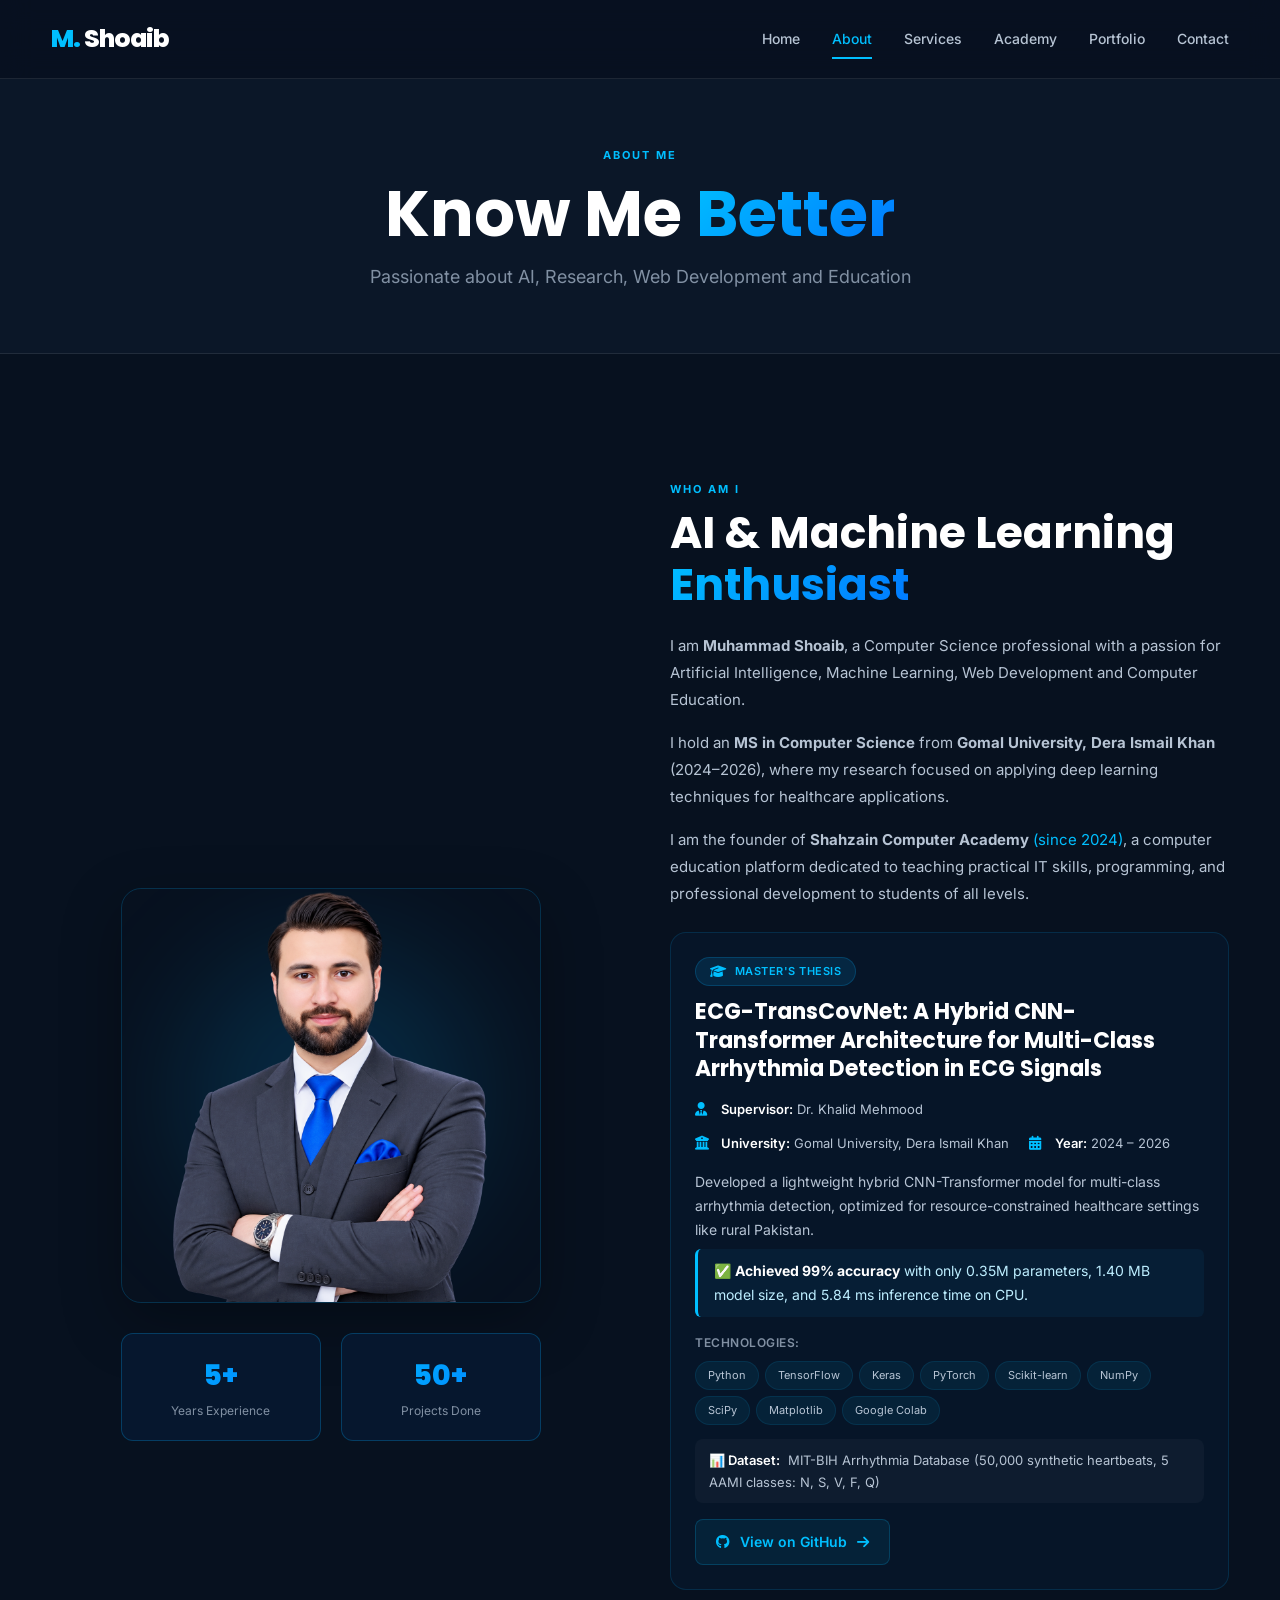
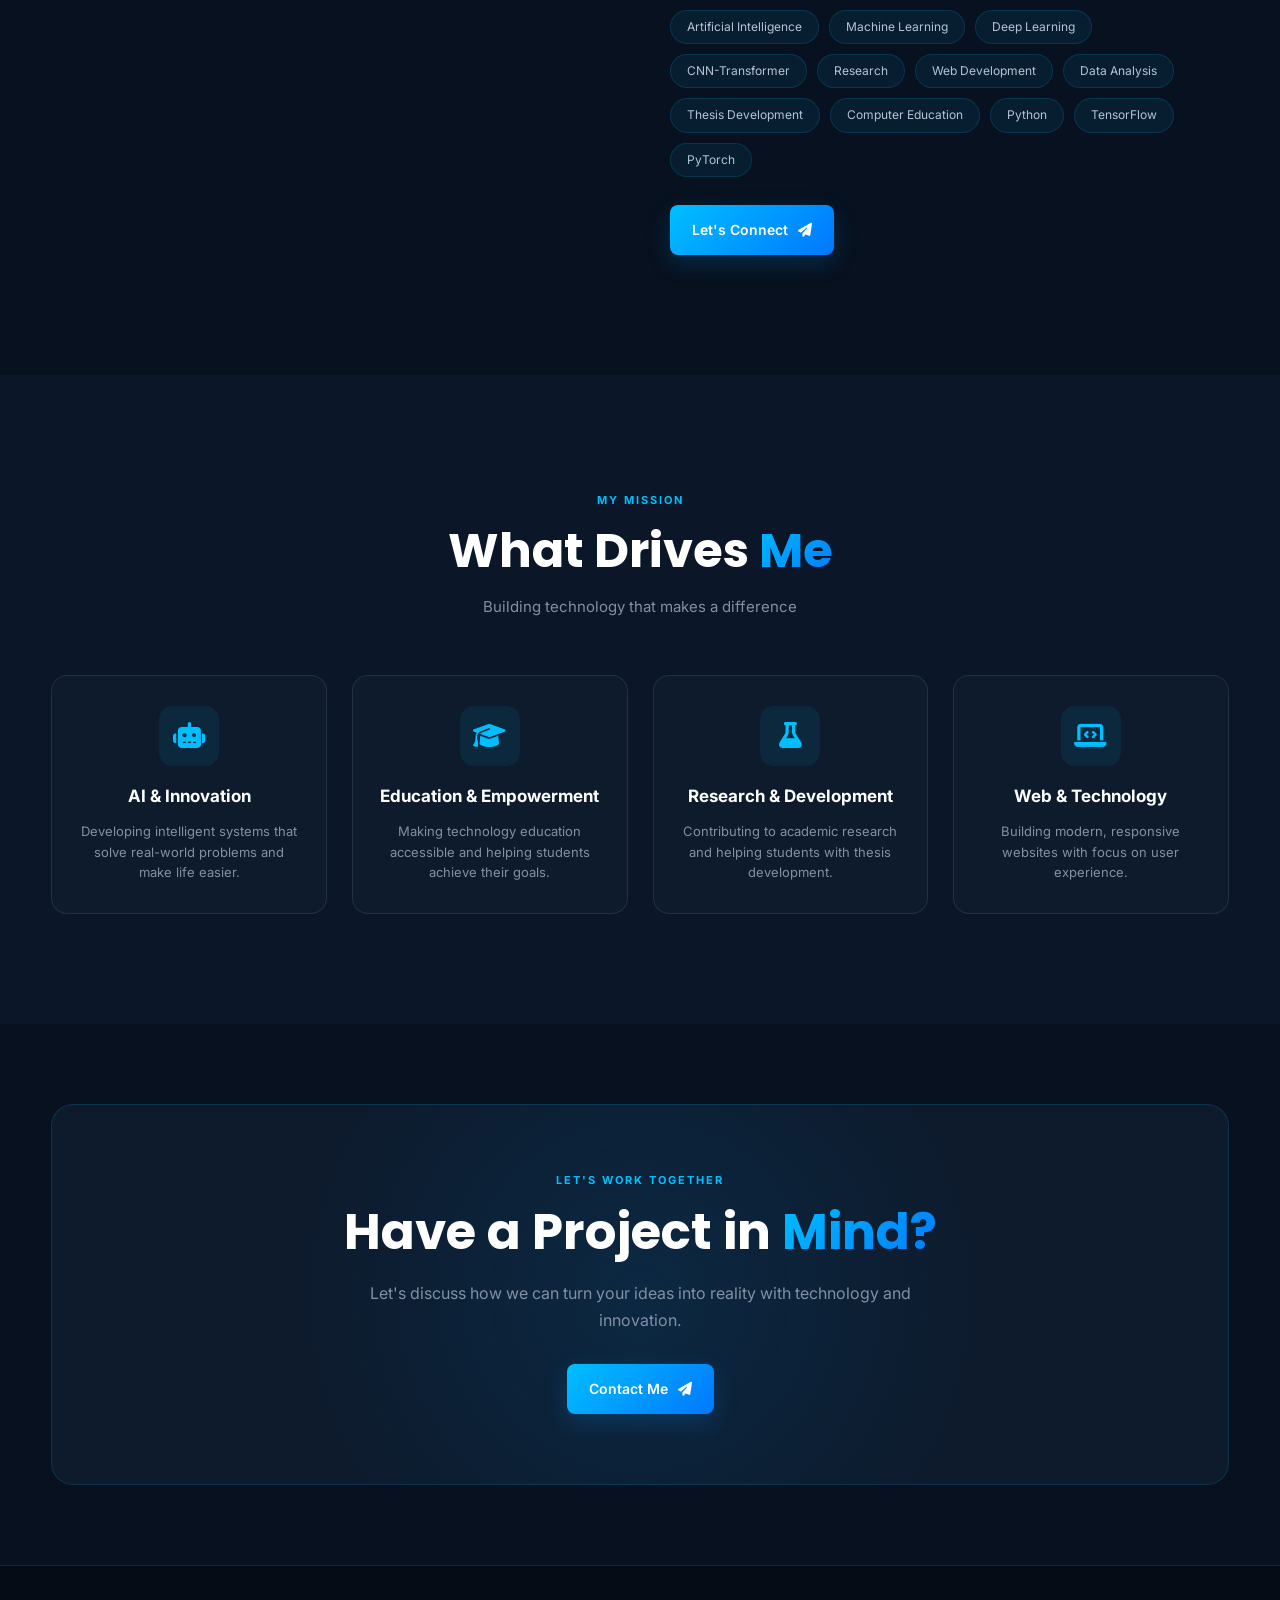
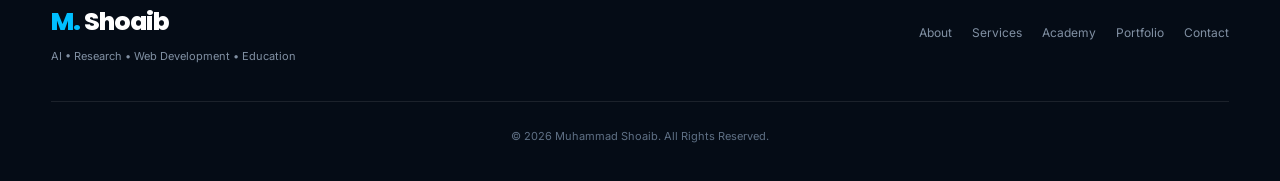
==== about.html @ 3387c4c4 "First commit" ====
<!DOCTYPE html>
<html lang="en">

<head>

    <!-- =====================================================
         BASIC META
         ===================================================== -->

    <meta charset="UTF-8">

    <meta name="viewport" content="width=device-width, initial-scale=1.0">

    <meta name="description"
        content="Learn more about Muhammad Shoaib, a Computer Science professional interested in AI, Machine Learning, Research, Web Development and Computer Education.">

    <meta name="keywords"
        content="Muhammad Shoaib, About Muhammad Shoaib, AI, Machine Learning, Research, Web Development, Computer Science, Thesis, Shahzain Computer Academy">

    <meta name="author" content="Muhammad Shoaib">

    <meta name="robots" content="index, follow">

    <!-- =====================================================
         CANONICAL URL
         ===================================================== -->

    <link rel="canonical" href="https://YOUR-DOMAIN.com/about.html">

    <!-- =====================================================
         OPEN GRAPH / SOCIAL SHARING
         ===================================================== -->

    <meta property="og:type" content="profile">

    <meta property="og:title" content="About Muhammad Shoaib | AI • Research • Web Development">

    <meta property="og:description"
        content="Learn more about Muhammad Shoaib, his research, AI and Machine Learning interests, web development work and computer education initiatives.">

    <meta property="og:url" content="https://YOUR-DOMAIN.com/about.html">

    <meta property="og:image" content="https://YOUR-DOMAIN.com/images/shoaib.png">

    <meta property="og:site_name" content="Muhammad Shoaib">

    <!-- =====================================================
         TWITTER CARD
         ===================================================== -->

    <meta name="twitter:card" content="summary_large_image">

    <meta name="twitter:title" content="About Muhammad Shoaib | AI • Research • Web Development">

    <meta name="twitter:description"
        content="Learn more about Muhammad Shoaib, his research, AI and Machine Learning interests, web development work and computer education initiatives.">

    <meta name="twitter:image" content="https://YOUR-DOMAIN.com/images/shoaib.png">

    <!-- =====================================================
         PAGE TITLE
         ===================================================== -->

    <title>About Me | Muhammad Shoaib — AI, Research & Web Development</title>


    <!-- =====================================================
         GOOGLE FONTS
         ===================================================== -->

    <link rel="preconnect" href="https://fonts.googleapis.com">

    <link rel="preconnect" href="https://fonts.gstatic.com" crossorigin>

    <link
        href="https://fonts.googleapis.com/css2?family=Inter:wght@400;500;600;700;800&family=Poppins:wght@500;600;700;800&display=swap"
        rel="stylesheet">


    <!-- =====================================================
         FONT AWESOME
         ===================================================== -->

    <link rel="stylesheet"
        href="https://cdnjs.cloudflare.com/ajax/libs/font-awesome/6.7.2/css/all.min.css">


    <!-- =====================================================
         FAVICON
         ===================================================== -->

    <link rel="icon" type="image/png" href="images/favicon.png">


    <!-- =====================================================
         MAIN CSS
         ===================================================== -->

    <link rel="stylesheet" href="css/style.css">

</head>


<body>


    <!-- =====================================================
         HEADER
         ===================================================== -->

    <header class="header">

        <div class="container nav-container">

            <!-- LOGO -->

            <a href="index.html" class="logo" aria-label="Muhammad Shoaib Home">
                <span>M.</span> Shoaib
            </a>


            <!-- NAVIGATION -->

            <nav class="navbar" id="navbar" aria-label="Main Navigation">

                <a href="index.html">Home</a>

                <a href="about.html" class="active" aria-current="page">About</a>

                <a href="services.html">Services</a>

                <a href="academy.html">Academy</a>

                <a href="portfolio.html">Portfolio</a>

                <a href="contact.html">Contact</a>

            </nav>


            <!-- MOBILE MENU BUTTON -->

            <button class="menu-btn" id="menu-btn" type="button"
                aria-label="Open Menu" aria-controls="navbar" aria-expanded="false">

                <i class="fas fa-bars" aria-hidden="true"></i>

            </button>

        </div>

    </header>



    <!-- =====================================================
         MAIN CONTENT
         ===================================================== -->

    <main>


        <!-- =================================================
             PAGE HEADER
             ================================================= -->

        <section class="page-header" aria-labelledby="page-title">

            <div class="container">

                <div class="page-header-content">

                    <span class="section-label">ABOUT ME</span>

                    <h1 id="page-title">Know Me <span>Better</span></h1>

                    <p>
                        Passionate about AI, Research, Web Development and Education
                    </p>

                </div>

            </div>

        </section>



        <!-- =================================================
             ABOUT SECTION
             ================================================= -->

        <section class="about-page section-padding" aria-labelledby="about-title">

            <div class="container">

                <div class="about-page-grid">

                    <!-- ABOUT IMAGE -->

                    <div class="about-image-wrapper">

                        <div class="about-image-box">

                            <div class="about-image-glow" aria-hidden="true"></div>

                            <img
                                src="images/shoaib.png"
                                alt="Muhammad Shoaib"
                                class="about-image"
                                width="500"
                                height="600"
                                loading="lazy">

                        </div>

                        <!-- Floating Stats -->

                        <div class="about-floating-stats">

                            <div class="about-stat-item">

                                <span class="about-stat-number">5+</span>

                                <span class="about-stat-label">Years Experience</span>

                            </div>

                            <div class="about-stat-item">

                                <span class="about-stat-number">50+</span>

                                <span class="about-stat-label">Projects Done</span>

                            </div>

                        </div>

                    </div>

                    <!-- ABOUT TEXT -->

                    <div class="about-text-content">

                        <span class="section-label">WHO AM I</span>

                        <h2 id="about-title">AI &amp; Machine Learning <span>Enthusiast</span></h2>

                        <p>
                            I am <strong>Muhammad Shoaib</strong>, a Computer Science professional
                            with a passion for Artificial Intelligence, Machine Learning,
                            Web Development and Computer Education.
                        </p>

                        <p>
                            I hold an <strong>MS in Computer Science</strong> from
                            <strong>Gomal University, Dera Ismail Khan</strong> (2024–2026),
                            where my research focused on applying deep learning techniques
                            for healthcare applications.
                        </p>

                        <p>
                            I am the founder of <strong>Shahzain Computer Academy</strong>
                            <span style="color: var(--primary);">(since 2024)</span>,
                            a computer education platform dedicated to teaching practical
                            IT skills, programming, and professional development to
                            students of all levels.
                        </p>

                        <!-- =========================================
                             THESIS / PROJECT SECTION
                             ========================================= -->

                        <section class="thesis-section" aria-labelledby="thesis-title">

                            <div class="thesis-badge">
                                <i class="fas fa-graduation-cap" aria-hidden="true"></i>
                                Master's Thesis
                            </div>

                            <h3 class="thesis-title" id="thesis-title">
                                ECG-TransCovNet: A Hybrid CNN-Transformer Architecture
                                for Multi-Class Arrhythmia Detection in ECG Signals
                            </h3>

                            <div class="thesis-meta">

                                <div class="thesis-meta-item">
                                    <i class="fas fa-user-tie" aria-hidden="true"></i>
                                    <span><strong>Supervisor:</strong> Dr. Khalid Mehmood</span>
                                </div>

                                <div class="thesis-meta-item">
                                    <i class="fas fa-university" aria-hidden="true"></i>
                                    <span><strong>University:</strong> Gomal University, Dera Ismail Khan</span>
                                </div>

                                <div class="thesis-meta-item">
                                    <i class="fas fa-calendar-alt" aria-hidden="true"></i>
                                    <span><strong>Year:</strong> 2024 – 2026</span>
                                </div>

                            </div>

                            <div class="thesis-description">

                                <p>
                                    Developed a lightweight hybrid CNN-Transformer model for
                                    multi-class arrhythmia detection, optimized for
                                    resource-constrained healthcare settings like rural Pakistan.
                                </p>

                                <p class="thesis-highlight">
                                    ✅ <strong>Achieved 99% accuracy</strong> with only
                                    0.35M parameters, 1.40 MB model size, and
                                    5.84 ms inference time on CPU.
                                </p>

                            </div>

                            <div class="thesis-tech">

                                <span class="tech-label">Technologies:</span>

                                <div class="tech-tags">

                                    <span class="tech-tag">Python</span>
                                    <span class="tech-tag">TensorFlow</span>
                                    <span class="tech-tag">Keras</span>
                                    <span class="tech-tag">PyTorch</span>
                                    <span class="tech-tag">Scikit-learn</span>
                                    <span class="tech-tag">NumPy</span>
                                    <span class="tech-tag">SciPy</span>
                                    <span class="tech-tag">Matplotlib</span>
                                    <span class="tech-tag">Google Colab</span>

                                </div>

                            </div>

                            <div class="thesis-dataset">

                                <span class="dataset-label">📊 Dataset:</span>

                                <span class="dataset-text">
                                    MIT-BIH Arrhythmia Database (50,000 synthetic heartbeats,
                                    5 AAMI classes: N, S, V, F, Q)
                                </span>

                            </div>

                            <a href="https://github.com/Shoaibdraban/ECG-TransCovNet" target="_blank" rel="noopener noreferrer" class="thesis-github-link">
                                <i class="fab fa-github" aria-hidden="true"></i>
                                View on GitHub
                                <i class="fas fa-arrow-right" aria-hidden="true"></i>
                            </a>

                        </section>

                        <!-- =========================================
                             SKILLS
                             ========================================= -->

                        <div class="about-skills" aria-label="Skills">

                            <span class="skill-tag">Artificial Intelligence</span>

                            <span class="skill-tag">Machine Learning</span>

                            <span class="skill-tag">Deep Learning</span>

                            <span class="skill-tag">CNN-Transformer</span>

                            <span class="skill-tag">Research</span>

                            <span class="skill-tag">Web Development</span>

                            <span class="skill-tag">Data Analysis</span>

                            <span class="skill-tag">Thesis Development</span>

                            <span class="skill-tag">Computer Education</span>

                            <span class="skill-tag">Python</span>

                            <span class="skill-tag">TensorFlow</span>

                            <span class="skill-tag">PyTorch</span>

                        </div>

                        <!-- CTA BUTTON -->

                        <a href="contact.html" class="btn btn-primary">
                            Let's Connect <i class="fas fa-paper-plane" aria-hidden="true"></i>
                        </a>

                    </div>

                </div>

            </div>

        </section>



        <!-- =================================================
             MISSION SECTION
             ================================================= -->

        <section class="mission-section section-padding" aria-labelledby="mission-title">

            <div class="container">

                <div class="section-heading center">

                    <span class="section-label">MY MISSION</span>

                    <h2 id="mission-title">What Drives <span>Me</span></h2>

                    <p>
                        Building technology that makes a difference
                    </p>

                </div>

                <div class="mission-grid">

                    <!-- Mission 1 -->

                    <article class="mission-card">

                        <div class="mission-icon" aria-hidden="true">
                            <i class="fas fa-robot"></i>
                        </div>

                        <h3>AI &amp; Innovation</h3>

                        <p>
                            Developing intelligent systems that solve
                            real-world problems and make life easier.
                        </p>

                    </article>

                    <!-- Mission 2 -->

                    <article class="mission-card">

                        <div class="mission-icon" aria-hidden="true">
                            <i class="fas fa-graduation-cap"></i>
                        </div>

                        <h3>Education &amp; Empowerment</h3>

                        <p>
                            Making technology education accessible
                            and helping students achieve their goals.
                        </p>

                    </article>

                    <!-- Mission 3 -->

                    <article class="mission-card">

                        <div class="mission-icon" aria-hidden="true">
                            <i class="fas fa-flask"></i>
                        </div>

                        <h3>Research &amp; Development</h3>

                        <p>
                            Contributing to academic research and
                            helping students with thesis development.
                        </p>

                    </article>

                    <!-- Mission 4 -->

                    <article class="mission-card">

                        <div class="mission-icon" aria-hidden="true">
                            <i class="fas fa-laptop-code"></i>
                        </div>

                        <h3>Web &amp; Technology</h3>

                        <p>
                            Building modern, responsive websites
                            with focus on user experience.
                        </p>

                    </article>

                </div>

            </div>

        </section>



        <!-- =================================================
             CTA SECTION
             ================================================= -->

        <section class="cta section-padding" aria-labelledby="cta-title">

            <div class="container">

                <div class="cta-box">

                    <span class="section-label">LET'S WORK TOGETHER</span>

                    <h2 id="cta-title">Have a Project in <span>Mind?</span></h2>

                    <p>
                        Let's discuss how we can turn your ideas
                        into reality with technology and innovation.
                    </p>

                    <a href="contact.html" class="btn btn-primary">
                        Contact Me <i class="fas fa-paper-plane" aria-hidden="true"></i>
                    </a>

                </div>

            </div>

        </section>

    </main>



    <!-- =====================================================
         FOOTER
         ===================================================== -->

    <footer class="footer">

        <div class="container footer-content">

            <!-- FOOTER BRAND -->

            <div class="footer-brand">

                <a href="index.html" class="logo" aria-label="Muhammad Shoaib Home">
                    <span>M.</span> Shoaib
                </a>

                <p>AI • Research • Web Development • Education</p>

            </div>

            <!-- FOOTER NAVIGATION -->

            <nav class="footer-links" aria-label="Footer Navigation">

                <a href="about.html" aria-current="page">About</a>

                <a href="services.html">Services</a>

                <a href="academy.html">Academy</a>

                <a href="portfolio.html">Portfolio</a>

                <a href="contact.html">Contact</a>

            </nav>

            <!-- COPYRIGHT -->

            <p class="copyright">

                © <span id="year"></span> Muhammad Shoaib. All Rights Reserved.

            </p>

        </div>

    </footer>



    <!-- =====================================================
         JAVASCRIPT
         ===================================================== -->

    <script src="js/script.js"></script>


</body>

</html>
---- css/style.css ----
/* =====================================================
   MUHAMMAD SHOAIB PERSONAL PORTFOLIO WEBSITE
   Main Stylesheet — Complete (All Pages)
   Premium Dark Technology Theme
   Fully Responsive
   ===================================================== */


/* =====================================================
   ROOT VARIABLES
   ===================================================== */

:root {

    --primary: #00bfff;
    --primary-dark: #008dcc;

    --background: #07111f;
    --background-light: #0b1728;

    --card: #0d1b2d;
    --card-light: #11243a;

    --text: #ffffff;
    --text-light: #b7c4d4;
    --text-muted: #8190a3;

    --border: rgba(255, 255, 255, 0.09);

    --gradient:
        linear-gradient(
            135deg,
            #00bfff,
            #0077ff
        );

    --container: 1180px;

    --transition:
        all 0.3s ease;
}


/* =====================================================
   RESET
   ===================================================== */

* {
    margin: 0;
    padding: 0;
    box-sizing: border-box;
}


html {
    scroll-behavior: smooth;
    overflow-x: hidden;
}


body {
    font-family: "Inter", sans-serif;

    background: var(--background);

    color: var(--text);

    line-height: 1.7;

    overflow-x: hidden;

    min-width: 0;
}


a {
    text-decoration: none;
    color: inherit;
}


img {
    max-width: 100%;
    display: block;
}


button {
    font-family: inherit;
}


/* Prevent long text from creating horizontal overflow */

h1,
h2,
h3,
p,
a,
span,
small {
    overflow-wrap: break-word;
}


/* =====================================================
   CONTAINER
   ===================================================== */

.container {

    width: min(92%, var(--container));

    margin-left: auto;
    margin-right: auto;
}


/* =====================================================
   HEADER
   ===================================================== */

.header {

    position: fixed;

    top: 0;
    left: 0;

    width: 100%;

    z-index: 1000;

    background:
        rgba(7, 17, 31, 0.88);

    backdrop-filter: blur(15px);
    -webkit-backdrop-filter: blur(15px);

    border-bottom:
        1px solid var(--border);
}


.nav-container {

    height: 78px;

    display: flex;

    align-items: center;

    justify-content: space-between;

    gap: 20px;
}


/* =====================================================
   LOGO
   ===================================================== */

.logo {

    font-family: "Poppins", sans-serif;

    font-size: 25px;

    font-weight: 800;

    letter-spacing: -1px;

    white-space: nowrap;
}


.logo span {
    color: var(--primary);
}


/* =====================================================
   NAVIGATION
   ===================================================== */

.navbar {

    display: flex;

    align-items: center;

    gap: 32px;
}


.navbar a {

    position: relative;

    color: var(--text-light);

    font-size: 14px;

    font-weight: 500;

    transition: var(--transition);

    white-space: nowrap;
}


.navbar a::after {

    content: "";

    position: absolute;

    width: 0;

    height: 2px;

    left: 0;

    bottom: -8px;

    background: var(--primary);

    transition: var(--transition);
}


.navbar a:hover,
.navbar a.active {

    color: var(--primary);
}


.navbar a:hover::after,
.navbar a.active::after {

    width: 100%;
}


/* =====================================================
   MOBILE MENU BUTTON
   ===================================================== */

.menu-btn {

    display: none;

    border: none;

    background: transparent;

    color: white;

    font-size: 24px;

    cursor: pointer;

    padding: 5px;
}


/* =====================================================
   HERO
   ===================================================== */

.hero {

    min-height: 100vh;

    position: relative;

    display: flex;

    align-items: center;

    justify-content: center;

    padding-top: 78px;

    padding-bottom: 30px;

    overflow: hidden;
}


/* =====================================================
   HERO GRID BACKGROUND
   ===================================================== */

.hero-grid {

    position: absolute;

    inset: 0;

    background-image:

        linear-gradient(
            rgba(0, 191, 255, 0.035) 1px,
            transparent 1px
        ),

        linear-gradient(
            90deg,
            rgba(0, 191, 255, 0.035) 1px,
            transparent 1px
        );

    background-size: 55px 55px;

    mask-image:
        linear-gradient(
            to bottom,
            black,
            transparent
        );

    -webkit-mask-image:
        linear-gradient(
            to bottom,
            black,
            transparent
        );
}


/* =====================================================
   HERO CONTAINER
   ===================================================== */

.hero-container {

    position: relative;

    display: grid;

    grid-template-columns:
        minmax(0, 1fr)
        minmax(0, 1fr);

    align-items: center;

    gap: 40px;

    padding: 20px 0;

    width: 100%;

    max-width: 1200px;

    margin: 0 auto;
}


/* =====================================================
   HERO CONTENT
   ===================================================== */

.hero-content {

    position: relative;

    z-index: 5;

    padding: 10px 0;

    min-width: 0;
}


.hero-badge {

    display: inline-flex;

    align-items: center;

    gap: 9px;

    padding: 8px 15px;

    margin-bottom: 22px;

    border:
        1px solid
        rgba(0, 191, 255, 0.25);

    background:
        rgba(0, 191, 255, 0.07);

    border-radius: 50px;

    color: #bdeeff;

    font-size: 12px;

    font-weight: 600;
}


.status-dot {

    width: 8px;
    height: 8px;

    min-width: 8px;

    border-radius: 50%;

    background: #28e07d;

    box-shadow:
        0 0 12px #28e07d;
}


.hero-intro {

    color: var(--primary);

    font-size: 18px;

    font-weight: 600;

    margin-bottom: 4px;
}


.hero h1 {

    font-family: "Poppins", sans-serif;

    font-size:
        clamp(
            48px,
            6vw,
            78px
        );

    line-height: 1.08;

    letter-spacing: -3px;

    margin-bottom: 15px;

    max-width: 100%;
}


.hero h1 span,
.hero h2 span,
.section-heading h2 span,
.academy-content h2 span,
.cta-box h2 span {

    background: var(--gradient);

    -webkit-background-clip: text;

    background-clip: text;

    color: transparent;
}


.hero h2 {

    font-size:
        clamp(
            20px,
            2.5vw,
            29px
        );

    line-height: 1.4;

    color: #d9e4ef;

    font-weight: 600;

    margin-bottom: 22px;
}


.typing-text {
    color: var(--primary);
}


.hero-description {

    max-width: 680px;

    color: var(--text-light);

    font-size: 16px;

    margin-bottom: 32px;

    line-height: 1.8;
}


/* =====================================================
   HERO BUTTONS
   ===================================================== */

.hero-buttons {

    display: flex;

    flex-wrap: wrap;

    gap: 14px;

    margin-bottom: 28px;
}


.btn {

    display: inline-flex;

    align-items: center;

    justify-content: center;

    gap: 10px;

    padding: 13px 22px;

    border-radius: 8px;

    font-size: 14px;

    font-weight: 600;

    transition: var(--transition);

    max-width: 100%;
}


.btn-primary {

    background: var(--gradient);

    color: white;

    box-shadow:
        0 8px 25px
        rgba(0, 153, 255, 0.2);
}


.btn-primary:hover {

    transform: translateY(-3px);

    box-shadow:
        0 12px 30px
        rgba(0, 153, 255, 0.3);
}


.btn-outline {

    border:
        1px solid
        var(--border);

    color: white;

    background:
        rgba(255, 255, 255, 0.03);
}


.btn-outline:hover {

    border-color: var(--primary);

    color: var(--primary);

    transform: translateY(-3px);
}


/* =====================================================
   SOCIAL
   ===================================================== */

.hero-social {

    display: flex;

    gap: 10px;

    flex-wrap: wrap;
}


.hero-social a {

    width: 40px;
    height: 40px;

    display: flex;

    align-items: center;

    justify-content: center;

    border-radius: 8px;

    background:
        rgba(255, 255, 255, 0.04);

    border:
        1px solid
        var(--border);

    color: var(--text-light);

    transition: var(--transition);
}


.hero-social a:hover {

    color: var(--primary);

    border-color: var(--primary);

    transform: translateY(-3px);
}


/* =====================================================
   HERO VISUAL
   ===================================================== */

.hero-visual {

    position: relative;

    display: flex;

    align-items: center;

    justify-content: center;

    min-height: 560px;

    width: 100%;

    min-width: 0;

    overflow: visible;
}


.profile-wrapper {

    position: relative;

    display: flex;

    align-items: center;

    justify-content: center;

    width: 100%;

    height: 100%;

    min-height: 560px;
}


/* =====================================================
   PROFILE CARD
   ===================================================== */

.profile-card {

    position: relative;

    width: 400px;

    height: 520px;

    display: flex;

    align-items: flex-end;

    justify-content: center;

    z-index: 2;

    flex-shrink: 0;
}


.profile-photo {

    position: relative;

    z-index: 3;

    width: 100%;

    height: 100%;

    object-fit: contain;

    object-position: center bottom;

    filter:
        drop-shadow(
            0 0 25px
            rgba(0, 174, 255, 0.25)
        );

    transition: transform 0.3s ease;
}


/* =====================================================
   BLUE GLOW
   ===================================================== */

.profile-glow {

    position: absolute;

    width: 380px;
    height: 380px;

    border-radius: 50%;

    left: 50%;
    top: 50%;

    transform:
        translate(-50%, -50%);

    background:
        rgba(0, 174, 255, 0.22);

    filter: blur(70px);

    z-index: 1;

    animation:
        glowPulse 4s
        ease-in-out
        infinite;
}


/* =====================================================
   TECHNOLOGY CIRCLES
   ===================================================== */

.tech-circle {

    position: absolute;

    border-radius: 50%;

    pointer-events: none;

    left: 50%;
    top: 50%;

    transform:
        translate(-50%, -50%);
}


.circle-one {

    width: 500px;
    height: 500px;

    border:
        1px solid
        rgba(0, 174, 255, 0.16);

    box-shadow:
        0 0 80px
        rgba(0, 174, 255, 0.04);
}


.circle-two {

    width: 400px;
    height: 400px;

    border:
        1px dashed
        rgba(0, 191, 255, 0.25);

    animation:
        rotateCircle
        28s
        linear
        infinite;
}


.circle-three {

    width: 600px;
    height: 600px;

    border:
        1px solid
        rgba(0, 191, 255, 0.07);
}


/* =====================================================
   FLOATING CARDS
   ===================================================== */

.floating-card {

    position: absolute;

    z-index: 10;

    display: flex;

    align-items: center;

    gap: 14px;

    min-width: 220px;

    max-width: 270px;

    padding: 14px 20px;

    background:
        rgba(7, 25, 48, 0.95);

    border:
        1px solid
        rgba(0, 174, 255, 0.45);

    border-radius: 16px;

    box-shadow:

        0 10px 35px
        rgba(0, 0, 0, 0.35),

        0 0 25px
        rgba(0, 174, 255, 0.08);

    backdrop-filter: blur(12px);

    -webkit-backdrop-filter: blur(12px);

    animation:
        floatingCard
        4s
        ease-in-out
        infinite;
}


/* =====================================================
   CARD ICON
   ===================================================== */

.card-icon {

    width: 46px;
    height: 46px;

    min-width: 46px;

    display: flex;

    align-items: center;

    justify-content: center;

    border-radius: 12px;

    background:
        rgba(0, 174, 255, 0.12);

    color: #00aeff;

    font-size: 20px;
}


/* =====================================================
   CARD TEXT
   ===================================================== */

.floating-card strong {

    display: block;

    color: #ffffff;

    font-size: 16px;

    font-weight: 700;

    margin-bottom: 4px;

    white-space: nowrap;
}


.floating-card small {

    display: block;

    color: #8fa5bd;

    font-size: 13px;

    white-space: nowrap;
}


/* =====================================================
   CARD POSITIONS
   ===================================================== */

.card-ai {

    top: 30px;

    left: -20px;

    animation-delay: 0s;
}


.card-code {

    top: 190px;

    right: -20px;

    animation-delay: 0.8s;
}


.card-research {

    bottom: 120px;

    left: -20px;

    animation-delay: 1.5s;
}


.card-education {

    bottom: 20px;

    right: -20px;

    animation-delay: 2.2s;
}


/* =====================================================
   HERO DECORATIVE DOTS
   ===================================================== */

.hero-visual::before {

    content: "";

    position: absolute;

    width: 12px;
    height: 12px;

    top: 90px;
    right: 80px;

    border-radius: 50%;

    background: var(--primary);

    box-shadow:
        0 0 20px
        var(--primary);

    z-index: 2;

    animation:
        dotPulse
        2s
        infinite;
}


.hero-visual::after {

    content: "";

    position: absolute;

    width: 7px;
    height: 7px;

    bottom: 100px;
    left: 85px;

    border-radius: 50%;

    background: #0077ff;

    box-shadow:
        0 0 15px
        #0077ff;

    z-index: 2;
}


/* =====================================================
   HERO ANIMATIONS
   ===================================================== */

@keyframes floatingCard {

    0%,
    100% {

        transform:
            translateY(0);
    }

    50% {

        transform:
            translateY(-9px);
    }
}


@keyframes rotateCircle {

    from {

        transform:
            translate(-50%, -50%)
            rotate(0deg);
    }

    to {

        transform:
            translate(-50%, -50%)
            rotate(360deg);
    }
}


@keyframes glowPulse {

    0%,
    100% {

        opacity: 0.75;

        transform:
            translate(-50%, -50%)
            scale(1);
    }

    50% {

        opacity: 1;

        transform:
            translate(-50%, -50%)
            scale(1.08);
    }
}


@keyframes dotPulse {

    0%,
    100% {

        opacity: 0.5;

        transform:
            scale(1);
    }

    50% {

        opacity: 1;

        transform:
            scale(1.4);
    }
}


/* =====================================================
   STATS / EXPERTISE SECTION
   ===================================================== */

.stats-section {

    position: relative;

    width: 100%;

    padding: 28px 0;

    background:
        rgba(255, 255, 255, 0.015);

    border-top:
        1px solid
        var(--border);

    border-bottom:
        1px solid
        var(--border);

    overflow: hidden;
}


.stats-section .stats-grid {

    width: 100%;

    display: grid;

    grid-template-columns:
        repeat(4, 1fr);

    align-items: stretch;
}


.stat-card {

    position: relative;

    min-width: 0;

    display: flex;

    align-items: center;

    justify-content: center;

    gap: 14px;

    padding: 15px 20px;

    border-right:
        1px solid
        var(--border);

    transition: var(--transition);
}


.stat-card:last-child {

    border-right: none;
}


.stat-icon {

    width: 48px;
    height: 48px;

    min-width: 48px;

    display: flex;

    align-items: center;

    justify-content: center;

    border-radius: 12px;

    background:
        rgba(0, 191, 255, 0.08);

    border:
        1px solid
        rgba(0, 191, 255, 0.12);

    color: var(--primary);

    font-size: 19px;

    transition: var(--transition);
}


.stat-content {

    min-width: 0;
}


.stat-content h3 {

    margin: 0;

    font-family: "Poppins", sans-serif;

    font-size: 17px;

    line-height: 1.3;

    color: #ffffff;

    font-weight: 700;
}


.stat-content p {

    margin: 3px 0 0;

    color: var(--text-muted);

    font-size: 11px;

    line-height: 1.4;

    white-space: nowrap;
}


.stat-card:hover {

    background:
        rgba(0, 191, 255, 0.025);
}


.stat-card:hover .stat-icon {

    transform:
        translateY(-3px);

    background:
        rgba(0, 191, 255, 0.14);

    border-color:
        rgba(0, 191, 255, 0.3);

    box-shadow:
        0 8px 25px
        rgba(0, 191, 255, 0.12);
}


/* =====================================================
   GENERAL SECTIONS
   ===================================================== */

.section-padding {

    padding: 110px 0;
}


.section-heading {

    max-width: 650px;

    margin-bottom: 55px;
}


.section-heading.center {

    text-align: center;

    margin-left: auto;
    margin-right: auto;
}


.section-label {

    display: inline-block;

    color: var(--primary);

    font-size: 11px;

    font-weight: 700;

    letter-spacing: 2px;

    margin-bottom: 12px;
}


.section-heading h2 {

    font-family: "Poppins", sans-serif;

    font-size:
        clamp(
            32px,
            4vw,
            48px
        );

    line-height: 1.2;

    margin-bottom: 15px;
}


.section-heading p {

    color: var(--text-muted);

    font-size: 15px;
}


/* =====================================================
   SCROLL REVEAL
   ===================================================== */

.reveal {
    opacity: 0;
    transform: translateY(30px);
    transition: opacity 0.6s ease, transform 0.6s ease;
}

.reveal.show {
    opacity: 1;
    transform: translateY(0);
}


/* =====================================================
   ABOUT
   ===================================================== */

.about-preview {

    background:
        var(--background-light);
}


.about-grid {

    display: grid;

    grid-template-columns:
        minmax(0, 1fr)
        minmax(0, 1fr);

    gap: 70px;

    align-items: center;
}


.about-text p {

    color: var(--text-light);

    font-size: 15px;

    margin-bottom: 18px;
}


.text-link {

    display: inline-flex;

    align-items: center;

    gap: 8px;

    color: var(--primary);

    font-weight: 600;

    font-size: 14px;

    margin-top: 8px;
}


.text-link i {

    transition: var(--transition);
}


.text-link:hover i {

    transform:
        translateX(5px);
}


/* =====================================================
   ABOUT FEATURES
   ===================================================== */

.about-features {

    display: flex;

    flex-direction: column;

    gap: 15px;
}


.feature-box {

    display: flex;

    align-items: center;

    gap: 18px;

    padding: 20px;

    background:
        var(--card);

    border:
        1px solid
        var(--border);

    border-radius: 12px;

    transition: var(--transition);

    min-width: 0;
}


.feature-box:hover {

    border-color:
        rgba(0, 191, 255, 0.3);

    transform:
        translateX(5px);
}


.feature-icon {

    min-width: 50px;

    height: 50px;

    display: flex;

    align-items: center;

    justify-content: center;

    border-radius: 10px;

    background:
        rgba(0, 191, 255, 0.08);

    color: var(--primary);

    font-size: 19px;
}


.feature-box h3 {

    font-size: 15px;

    margin-bottom: 2px;
}


.feature-box p {

    color: var(--text-muted);

    font-size: 12px;
}


/* =====================================================
   SERVICES
   ===================================================== */

.services-preview {

    background:
        var(--background);
}


.services-grid {

    display: grid;

    grid-template-columns:
        repeat(3, 1fr);

    gap: 20px;
}


.service-card {

    padding: 30px;

    background:
        var(--card);

    border:
        1px solid
        var(--border);

    border-radius: 15px;

    transition: var(--transition);

    min-width: 0;
}


.service-card:hover {

    transform:
        translateY(-8px);

    border-color:
        rgba(0, 191, 255, 0.3);

    box-shadow:
        0 20px 50px
        rgba(0, 0, 0, 0.2);
}


.service-icon {

    width: 55px;
    height: 55px;

    display: flex;

    align-items: center;

    justify-content: center;

    border-radius: 12px;

    background:
        rgba(0, 191, 255, 0.08);

    color: var(--primary);

    font-size: 22px;

    margin-bottom: 22px;
}


.service-card h3 {

    font-size: 18px;

    margin-bottom: 12px;
}


.service-card p {

    color: var(--text-muted);

    font-size: 13px;

    margin-bottom: 20px;
}


.service-card a {

    color: var(--primary);

    font-size: 13px;

    font-weight: 600;
}


.service-card a i {

    margin-left: 5px;
}


/* =====================================================
   ACADEMY PREVIEW (HOME PAGE)
   ===================================================== */

.academy-preview {

    background:

        radial-gradient(
            circle at 80% 50%,
            rgba(0, 153, 255, 0.1),
            transparent 35%
        ),

        var(--background-light);
}


.academy-container {

    display: grid;

    grid-template-columns:
        minmax(0, 1.2fr)
        minmax(0, 0.8fr);

    gap: 60px;

    align-items: center;
}


.academy-content h2 {

    font-family: "Poppins", sans-serif;

    font-size:
        clamp(
            32px,
            4vw,
            48px
        );

    line-height: 1.2;

    margin-bottom: 20px;
}


.academy-content p {

    color: var(--text-light);

    max-width: 600px;

    margin-bottom: 28px;
}


.academy-icon-box {

    min-height: 280px;

    display: flex;

    flex-direction: column;

    align-items: center;

    justify-content: center;

    background:
        var(--card);

    border:
        1px solid
        var(--border);

    border-radius: 20px;
}


.academy-large-icon {

    width: 100px;
    height: 100px;

    display: flex;

    align-items: center;

    justify-content: center;

    border-radius: 25px;

    background:
        var(--gradient);

    font-size: 42px;

    margin-bottom: 20px;

    box-shadow:
        0 20px 50px
        rgba(0, 153, 255, 0.2);
}


.academy-icon-box span {

    color: var(--text-muted);

    font-size: 13px;

    letter-spacing: 1px;
}


/* =====================================================
   CTA
   ===================================================== */

.cta {
    background: var(--background);
    position: relative;
    z-index: 3;
    overflow: visible;
    padding: 80px 0;
}


.cta-box {
    text-align: center;
    padding: 60px 30px;
    border-radius: 22px;
    border: 1px solid rgba(0, 191, 255, 0.15);
    background:
        radial-gradient(circle at center, rgba(0, 153, 255, 0.1), transparent 55%),
        var(--card);
    position: relative;
    z-index: 5;
    overflow: visible;
}


.cta-box h2 {

    font-family: "Poppins", sans-serif;

    font-size:
        clamp(
            32px,
            4vw,
            50px
        );

    line-height: 1.2;

    margin-bottom: 18px;
}


.cta-box p {

    color: var(--text-muted);

    max-width: 600px;

    margin:
        0 auto 20px;
}

.cta-box .btn {
    margin-top: 10px;
    margin-bottom: 10px;
    position: relative;
    z-index: 10;
    display: inline-flex;
}


/* =====================================================
   FOOTER
   ===================================================== */

.footer {

    border-top:
        1px solid
        var(--border);

    background:
        #050c16;

    padding: 35px 0;

    position: relative;
    z-index: 5;
    overflow: visible;
}


.footer-content {

    display: flex;

    align-items: center;

    justify-content: space-between;

    gap: 20px;

    flex-wrap: wrap;
}


.footer-brand p {

    color: var(--text-muted);

    font-size: 11px;

    margin-top: 4px;
}


.footer-links {

    display: flex;

    gap: 20px;

    flex-wrap: wrap;
}


.footer-links a {

    color: var(--text-muted);

    font-size: 12px;

    transition: var(--transition);
}


.footer-links a:hover {

    color: var(--primary);
}


.copyright {

    width: 100%;

    text-align: center;

    padding-top: 25px;

    margin-top: 15px;

    border-top:
        1px solid
        var(--border);

    color: #5f7085;

    font-size: 11px;
}


/* =====================================================
   ABOUT PAGE
   ===================================================== */

/* PAGE HEADER */

.page-header {
    padding-top: 140px;
    padding-bottom: 60px;
    background: var(--background-light);
    border-bottom: 1px solid var(--border);
    text-align: center;
}

.page-header-content h1 {
    font-family: "Poppins", sans-serif;
    font-size: clamp(40px, 5vw, 64px);
    line-height: 1.15;
    margin-bottom: 12px;
}

.page-header-content h1 span {
    background: var(--gradient);
    -webkit-background-clip: text;
    background-clip: text;
    color: transparent;
}

.page-header-content p {
    color: var(--text-muted);
    font-size: 18px;
    max-width: 600px;
    margin: 0 auto;
}

/* ABOUT PAGE GRID */

.about-page {
    background: var(--background);
}

.about-page-grid {
    display: grid;
    grid-template-columns: 1fr 1fr;
    gap: 60px;
    align-items: center;
}

/* ABOUT IMAGE */

.about-image-wrapper {
    position: relative;
    display: flex;
    flex-direction: column;
    align-items: center;
    gap: 30px;
}

.about-image-box {
    position: relative;
    width: 100%;
    max-width: 420px;
    border-radius: 20px;
    overflow: hidden;
    border: 1px solid rgba(0, 174, 255, 0.2);
    box-shadow: 0 20px 60px rgba(0, 0, 0, 0.3);
}

.about-image-glow {
    position: absolute;
    width: 300px;
    height: 300px;
    border-radius: 50%;
    left: 50%;
    top: 50%;
    transform: translate(-50%, -50%);
    background: rgba(0, 174, 255, 0.15);
    filter: blur(60px);
    z-index: 0;
}

.about-image {
    position: relative;
    z-index: 1;
    width: 100%;
    height: auto;
    display: block;
    object-fit: cover;
}

/* ABOUT FLOATING STATS */

.about-floating-stats {
    display: flex;
    gap: 20px;
    width: 100%;
    max-width: 420px;
}

.about-stat-item {
    flex: 1;
    text-align: center;
    padding: 18px 10px;
    background: rgba(7, 25, 48, 0.95);
    border: 1px solid rgba(0, 174, 255, 0.25);
    border-radius: 12px;
    backdrop-filter: blur(10px);
}

.about-stat-number {
    display: block;
    font-family: "Poppins", sans-serif;
    font-size: 28px;
    font-weight: 800;
    background: var(--gradient);
    -webkit-background-clip: text;
    background-clip: text;
    color: transparent;
}

.about-stat-label {
    display: block;
    font-size: 12px;
    color: var(--text-muted);
    margin-top: 2px;
}

/* ABOUT TEXT CONTENT */

.about-text-content {
    padding: 10px 0;
}

.about-text-content .section-label {
    margin-bottom: 8px;
}

.about-text-content h2 {
    font-family: "Poppins", sans-serif;
    font-size: clamp(30px, 3.5vw, 44px);
    line-height: 1.2;
    margin-bottom: 20px;
}

.about-text-content h2 span {
    background: var(--gradient);
    -webkit-background-clip: text;
    background-clip: text;
    color: transparent;
}

.about-text-content p {
    color: var(--text-light);
    font-size: 15px;
    margin-bottom: 16px;
    line-height: 1.8;
}

/* ABOUT SKILLS */

.about-skills {
    display: flex;
    flex-wrap: wrap;
    gap: 10px;
    margin: 20px 0 28px;
}

.skill-tag {
    padding: 6px 16px;
    background: rgba(0, 191, 255, 0.08);
    border: 1px solid rgba(0, 191, 255, 0.15);
    border-radius: 50px;
    font-size: 12px;
    color: var(--text-light);
    transition: var(--transition);
}

.skill-tag:hover {
    background: rgba(0, 191, 255, 0.18);
    border-color: rgba(0, 191, 255, 0.3);
    color: white;
    transform: translateY(-2px);
}


/* =====================================================
   THESIS / PROJECT SECTION
   ===================================================== */

.thesis-section {
    margin: 25px 0 20px;
    padding: 24px;
    background: rgba(7, 25, 48, 0.6);
    border: 1px solid rgba(0, 174, 255, 0.15);
    border-radius: 16px;
    transition: var(--transition);
}

.thesis-section:hover {
    border-color: rgba(0, 174, 255, 0.35);
    box-shadow: 0 10px 40px rgba(0, 0, 0, 0.2);
}

.thesis-badge {
    display: inline-flex;
    align-items: center;
    gap: 8px;
    padding: 4px 14px;
    background: rgba(0, 174, 255, 0.12);
    border: 1px solid rgba(0, 174, 255, 0.2);
    border-radius: 50px;
    font-size: 11px;
    font-weight: 600;
    color: var(--primary);
    margin-bottom: 12px;
    text-transform: uppercase;
    letter-spacing: 0.5px;
}

.thesis-badge i {
    font-size: 13px;
}

.thesis-title {
    font-family: "Poppins", sans-serif;
    font-size: clamp(16px, 1.8vw, 22px);
    line-height: 1.3;
    color: #ffffff;
    margin-bottom: 14px;
    font-weight: 700;
}

.thesis-meta {
    display: flex;
    flex-wrap: wrap;
    gap: 12px 20px;
    margin-bottom: 16px;
}

.thesis-meta-item {
    display: flex;
    align-items: center;
    gap: 8px;
    font-size: 13px;
    color: var(--text-light);
}

.thesis-meta-item i {
    color: var(--primary);
    font-size: 14px;
    width: 18px;
}

.thesis-meta-item strong {
    color: #ffffff;
    font-weight: 600;
}

.thesis-description {
    margin-bottom: 16px;
}

.thesis-description p {
    font-size: 14px;
    color: var(--text-light);
    line-height: 1.7;
    margin-bottom: 8px;
}

.thesis-highlight {
    padding: 10px 16px;
    background: rgba(0, 174, 255, 0.06);
    border-left: 3px solid var(--primary);
    border-radius: 6px;
    color: #bdeeff !important;
}

.thesis-highlight strong {
    color: #ffffff;
}

.thesis-tech {
    margin-bottom: 14px;
}

.tech-label {
    display: block;
    font-size: 12px;
    font-weight: 600;
    color: var(--text-muted);
    margin-bottom: 8px;
    text-transform: uppercase;
    letter-spacing: 0.5px;
}

.tech-tags {
    display: flex;
    flex-wrap: wrap;
    gap: 6px;
}

.tech-tag {
    padding: 4px 12px;
    background: rgba(0, 191, 255, 0.08);
    border: 1px solid rgba(0, 191, 255, 0.1);
    border-radius: 50px;
    font-size: 11px;
    color: var(--text-light);
    transition: var(--transition);
}

.tech-tag:hover {
    background: rgba(0, 191, 255, 0.18);
    border-color: rgba(0, 191, 255, 0.3);
    color: white;
}

.thesis-dataset {
    padding: 10px 14px;
    background: rgba(255, 255, 255, 0.03);
    border-radius: 8px;
    margin-bottom: 16px;
    font-size: 13px;
    color: var(--text-light);
}

.dataset-label {
    font-weight: 600;
    color: #ffffff;
    margin-right: 4px;
}

.thesis-github-link {
    display: inline-flex;
    align-items: center;
    gap: 10px;
    padding: 10px 20px;
    background: rgba(0, 191, 255, 0.08);
    border: 1px solid rgba(0, 191, 255, 0.2);
    border-radius: 8px;
    color: var(--primary);
    font-size: 14px;
    font-weight: 600;
    transition: var(--transition);
}

.thesis-github-link:hover {
    background: rgba(0, 191, 255, 0.18);
    border-color: rgba(0, 191, 255, 0.4);
    transform: translateY(-2px);
}


/* =====================================================
   MISSION SECTION
   ===================================================== */

.mission-section {
    background: var(--background-light);
}

.mission-grid {
    display: grid;
    grid-template-columns: repeat(4, 1fr);
    gap: 25px;
}

.mission-card {
    padding: 30px 25px;
    background: var(--card);
    border: 1px solid var(--border);
    border-radius: 16px;
    text-align: center;
    transition: var(--transition);
}

.mission-card:hover {
    transform: translateY(-8px);
    border-color: rgba(0, 191, 255, 0.3);
    box-shadow: 0 20px 50px rgba(0, 0, 0, 0.2);
}

.mission-icon {
    width: 60px;
    height: 60px;
    margin: 0 auto 16px;
    display: flex;
    align-items: center;
    justify-content: center;
    border-radius: 14px;
    background: rgba(0, 191, 255, 0.08);
    color: var(--primary);
    font-size: 26px;
}

.mission-card h3 {
    font-size: 17px;
    margin-bottom: 10px;
}

.mission-card p {
    color: var(--text-muted);
    font-size: 13px;
    line-height: 1.6;
}


/* =====================================================
   SERVICES PAGE
   ===================================================== */

.services-page {
    background: var(--background);
}

.services-page-grid {
    display: grid;
    grid-template-columns: repeat(3, 1fr);
    gap: 25px;
}

.service-page-card {
    padding: 35px 28px;
    background: var(--card);
    border: 1px solid var(--border);
    border-radius: 16px;
    transition: var(--transition);
    display: flex;
    flex-direction: column;
}

.service-page-card:hover {
    transform: translateY(-8px);
    border-color: rgba(0, 191, 255, 0.3);
    box-shadow: 0 20px 50px rgba(0, 0, 0, 0.2);
}

.service-page-icon {
    width: 65px;
    height: 65px;
    display: flex;
    align-items: center;
    justify-content: center;
    border-radius: 14px;
    background: rgba(0, 191, 255, 0.08);
    color: var(--primary);
    font-size: 28px;
    margin-bottom: 20px;
}

.service-page-card h3 {
    font-size: 20px;
    margin-bottom: 12px;
    color: #ffffff;
}

.service-page-card > p {
    color: var(--text-light);
    font-size: 14px;
    line-height: 1.7;
    margin-bottom: 18px;
}

.service-features {
    list-style: none;
    padding: 0;
    margin: 0 0 22px 0;
    flex: 1;
}

.service-features li {
    display: flex;
    align-items: center;
    gap: 10px;
    color: var(--text-light);
    font-size: 13px;
    padding: 6px 0;
    border-bottom: 1px solid rgba(255, 255, 255, 0.04);
}

.service-features li:last-child {
    border-bottom: none;
}

.service-features li i {
    color: var(--primary);
    font-size: 12px;
    min-width: 18px;
}

.service-page-card .btn {
    align-self: flex-start;
}


/* =====================================================
   WHY SECTION (Services Page)
   ===================================================== */

.why-section {
    background: var(--background-light);
}

.why-grid {
    display: grid;
    grid-template-columns: repeat(4, 1fr);
    gap: 25px;
}

.why-card {
    padding: 30px 25px;
    background: var(--card);
    border: 1px solid var(--border);
    border-radius: 16px;
    text-align: center;
    transition: var(--transition);
}

.why-card:hover {
    transform: translateY(-6px);
    border-color: rgba(0, 191, 255, 0.3);
    box-shadow: 0 15px 40px rgba(0, 0, 0, 0.2);
}

.why-icon {
    width: 60px;
    height: 60px;
    margin: 0 auto 16px;
    display: flex;
    align-items: center;
    justify-content: center;
    border-radius: 50%;
    background: rgba(0, 191, 255, 0.08);
    color: var(--primary);
    font-size: 26px;
}

.why-card h3 {
    font-size: 17px;
    margin-bottom: 10px;
}

.why-card p {
    color: var(--text-muted);
    font-size: 13px;
    line-height: 1.6;
}


/* =====================================================
   ACADEMY PAGE
   ===================================================== */

.academy-intro {
    background: var(--background);
}

.academy-intro-grid {
    display: grid;
    grid-template-columns: 1fr 1fr;
    gap: 60px;
    align-items: center;
}

.academy-intro-content .section-label {
    margin-bottom: 8px;
}

.academy-intro-content h2 {
    font-family: "Poppins", sans-serif;
    font-size: clamp(32px, 3.5vw, 44px);
    line-height: 1.2;
    margin-bottom: 20px;
}

.academy-intro-content h2 span {
    background: var(--gradient);
    -webkit-background-clip: text;
    background-clip: text;
    color: transparent;
}

.academy-intro-content p {
    color: var(--text-light);
    font-size: 15px;
    line-height: 1.8;
    margin-bottom: 16px;
}

.academy-highlights {
    display: grid;
    grid-template-columns: 1fr 1fr;
    gap: 14px;
    margin-top: 25px;
}

.highlight-item {
    display: flex;
    align-items: center;
    gap: 10px;
    padding: 10px 16px;
    background: rgba(7, 25, 48, 0.6);
    border: 1px solid rgba(0, 174, 255, 0.12);
    border-radius: 10px;
    font-size: 14px;
    color: var(--text-light);
    transition: var(--transition);
}

.highlight-item:hover {
    border-color: rgba(0, 174, 255, 0.3);
    transform: translateY(-3px);
}

.highlight-item i {
    color: var(--primary);
    font-size: 16px;
    min-width: 20px;
}

.academy-intro-image {
    display: flex;
    flex-direction: column;
    align-items: center;
    gap: 30px;
}

.academy-large-icon-box {
    position: relative;
    width: 250px;
    height: 250px;
    display: flex;
    align-items: center;
    justify-content: center;
    border-radius: 50%;
    background: rgba(7, 25, 48, 0.6);
    border: 1px solid rgba(0, 174, 255, 0.2);
}

.academy-glow-circle {
    position: absolute;
    width: 300px;
    height: 300px;
    border-radius: 50%;
    background: rgba(0, 174, 255, 0.08);
    filter: blur(60px);
    z-index: 0;
}

.academy-large-icon-box i {
    font-size: 80px;
    color: var(--primary);
    z-index: 1;
    position: relative;
}

.academy-tagline {
    font-size: 18px;
    font-weight: 600;
    color: var(--text-light);
    letter-spacing: 2px;
    text-transform: uppercase;
}


/* ================= COURSES SECTION (Academy Page) ================= */

.courses-section {
    background: var(--background-light);
}

.courses-grid {
    display: grid;
    grid-template-columns: repeat(3, 1fr);
    gap: 25px;
}

.course-card {
    padding: 30px 25px;
    background: var(--card);
    border: 1px solid var(--border);
    border-radius: 16px;
    transition: var(--transition);
    display: flex;
    flex-direction: column;
}

.course-card:hover {
    transform: translateY(-8px);
    border-color: rgba(0, 191, 255, 0.3);
    box-shadow: 0 20px 50px rgba(0, 0, 0, 0.2);
}

.course-icon {
    width: 55px;
    height: 55px;
    display: flex;
    align-items: center;
    justify-content: center;
    border-radius: 12px;
    background: rgba(0, 191, 255, 0.08);
    color: var(--primary);
    font-size: 24px;
    margin-bottom: 16px;
}

.course-card h3 {
    font-size: 18px;
    margin-bottom: 10px;
    color: #ffffff;
}

.course-card > p {
    color: var(--text-light);
    font-size: 13px;
    line-height: 1.7;
    margin-bottom: 16px;
}

.course-features {
    list-style: none;
    padding: 0;
    margin: 0 0 18px 0;
    flex: 1;
}

.course-features li {
    display: flex;
    align-items: center;
    gap: 10px;
    color: var(--text-light);
    font-size: 12px;
    padding: 4px 0;
}

.course-features li i {
    color: var(--primary);
    font-size: 11px;
    min-width: 16px;
}

.course-badge {
    display: inline-block;
    padding: 3px 14px;
    background: rgba(0, 174, 255, 0.12);
    border: 1px solid rgba(0, 174, 255, 0.2);
    border-radius: 50px;
    font-size: 10px;
    font-weight: 700;
    color: var(--primary);
    text-transform: uppercase;
    letter-spacing: 0.5px;
    margin-bottom: 12px;
    align-self: flex-start;
}

.course-featured {
    border-color: rgba(0, 174, 255, 0.3);
    background: rgba(0, 174, 255, 0.03);
}

.course-featured .course-badge {
    background: rgba(0, 174, 255, 0.2);
    border-color: rgba(0, 174, 255, 0.4);
    color: #ffffff;
}

.course-academic {
    border-color: rgba(255, 193, 7, 0.2);
}

.course-academic .course-badge {
    background: rgba(255, 193, 7, 0.12);
    border-color: rgba(255, 193, 7, 0.2);
    color: #ffc107;
}

.course-meta {
    display: flex;
    flex-wrap: wrap;
    gap: 12px;
    margin-bottom: 16px;
    padding-top: 10px;
    border-top: 1px solid rgba(255, 255, 255, 0.05);
}

.course-duration,
.course-level {
    display: inline-flex;
    align-items: center;
    gap: 6px;
    font-size: 12px;
    color: var(--text-muted);
}

.course-duration i,
.course-level i {
    color: var(--primary);
    font-size: 12px;
}

.btn-sm {
    padding: 10px 18px;
    font-size: 12px;
    align-self: flex-start;
}

/* Courses CTA */

.courses-cta a:hover {
    text-decoration: underline;
}


/* ================= WHY ACADEMY (Academy Page) ================= */

.why-academy {
    background: var(--background);
}

.why-academy-grid {
    display: grid;
    grid-template-columns: repeat(4, 1fr);
    gap: 25px;
}

.why-academy-card {
    padding: 30px 25px;
    background: var(--card);
    border: 1px solid var(--border);
    border-radius: 16px;
    text-align: center;
    transition: var(--transition);
}

.why-academy-card:hover {
    transform: translateY(-6px);
    border-color: rgba(0, 191, 255, 0.3);
    box-shadow: 0 15px 40px rgba(0, 0, 0, 0.2);
}

.why-academy-icon {
    width: 60px;
    height: 60px;
    margin: 0 auto 16px;
    display: flex;
    align-items: center;
    justify-content: center;
    border-radius: 50%;
    background: rgba(0, 191, 255, 0.08);
    color: var(--primary);
    font-size: 26px;
}

.why-academy-card h3 {
    font-size: 17px;
    margin-bottom: 10px;
}

.why-academy-card p {
    color: var(--text-muted);
    font-size: 13px;
    line-height: 1.6;
}


/* =====================================================
   DIT FEATURED SECTION
   ===================================================== */

.dit-featured-section {
    background: var(--background-light);
}

.dit-premium-card {
    background: var(--card);
    border: 1px solid rgba(0, 191, 255, 0.15);
    border-radius: 20px;
    padding: 40px 35px;
    margin-bottom: 40px;
    box-shadow: 0 20px 50px rgba(0, 0, 0, 0.15);
}

.dit-info-grid {
    display: grid;
    grid-template-columns: repeat(3, 1fr);
    gap: 20px;
}

.dit-info-item {
    display: flex;
    align-items: center;
    gap: 14px;
    padding: 14px 18px;
    background: rgba(255, 255, 255, 0.03);
    border: 1px solid var(--border);
    border-radius: 12px;
}

.dit-info-item i {
    font-size: 22px;
    color: var(--primary);
    min-width: 36px;
}

.dit-info-item div {
    display: flex;
    flex-direction: column;
}

.dit-info-item span {
    font-size: 11px;
    color: var(--text-muted);
    text-transform: uppercase;
    letter-spacing: 0.5px;
}

.dit-info-item strong {
    font-size: 16px;
    color: var(--text);
    margin-top: 2px;
}

.dit-syllabus {
    margin-bottom: 40px;
}

.dit-syllabus-grid {
    display: grid;
    grid-template-columns: repeat(4, 1fr);
    gap: 14px;
}

.dit-syllabus-item {
    display: flex;
    align-items: center;
    gap: 10px;
    padding: 14px 16px;
    background: rgba(255, 255, 255, 0.03);
    border: 1px solid var(--border);
    border-radius: 10px;
    transition: var(--transition);
}

.dit-syllabus-item:hover {
    border-color: rgba(0, 191, 255, 0.3);
    transform: translateY(-3px);
    background: rgba(0, 191, 255, 0.04);
}

.dit-syllabus-item i {
    color: var(--primary);
    font-size: 18px;
    min-width: 28px;
}

.dit-syllabus-item span {
    font-size: 14px;
    color: var(--text-light);
}

.dit-admission-steps {
    display: grid;
    grid-template-columns: repeat(4, 1fr);
    gap: 20px;
    margin-bottom: 40px;
}

.dit-step {
    text-align: center;
    padding: 25px 15px;
    background: rgba(255, 255, 255, 0.02);
    border: 1px solid var(--border);
    border-radius: 14px;
    position: relative;
    transition: var(--transition);
}

.dit-step:hover {
    border-color: rgba(0, 191, 255, 0.3);
    transform: translateY(-5px);
}

.dit-step-number {
    display: inline-block;
    font-size: 12px;
    font-weight: 700;
    color: var(--primary);
    background: rgba(0, 191, 255, 0.1);
    padding: 2px 12px;
    border-radius: 20px;
    margin-bottom: 12px;
}

.dit-step-icon {
    width: 50px;
    height: 50px;
    margin: 0 auto 12px;
    display: flex;
    align-items: center;
    justify-content: center;
    border-radius: 50%;
    background: rgba(0, 191, 255, 0.08);
    color: var(--primary);
    font-size: 20px;
}

.dit-step h4 {
    font-size: 15px;
    margin-bottom: 6px;
    color: var(--text);
}

.dit-step p {
    font-size: 13px;
    color: var(--text-muted);
    line-height: 1.5;
}

.dit-cta-box {
    text-align: center;
    padding: 40px;
    background: rgba(0, 191, 255, 0.04);
    border: 1px solid rgba(0, 191, 255, 0.12);
    border-radius: 16px;
}

.dit-cta-box h3 {
    font-size: 24px;
    margin-bottom: 12px;
}

.dit-cta-box p {
    font-size: 15px;
    color: var(--text-muted);
    margin-bottom: 24px;
}

.dit-cta-buttons {
    display: flex;
    flex-wrap: wrap;
    gap: 14px;
    justify-content: center;
}

.btn-lg {
    padding: 16px 32px;
    font-size: 16px;
    min-height: 56px;
}

.dit-cta-buttons .btn-outline {
    border-color: rgba(255, 255, 255, 0.12);
    color: var(--text-light);
}

.dit-cta-buttons .btn-outline:hover {
    border-color: var(--primary);
    color: var(--primary);
}


/* =====================================================
   PORTFOLIO PAGE
   ===================================================== */

.portfolio-section {
    background: var(--background);
}

.portfolio-grid {
    display: grid;
    grid-template-columns: repeat(3, 1fr);
    gap: 25px;
}

.portfolio-card {
    background: var(--card);
    border: 1px solid var(--border);
    border-radius: 16px;
    padding: 30px 25px;
    transition: var(--transition);
    display: flex;
    flex-direction: column;
}

.portfolio-card:hover {
    transform: translateY(-8px);
    border-color: rgba(0, 191, 255, 0.3);
    box-shadow: 0 20px 50px rgba(0, 0, 0, 0.2);
}

.portfolio-icon {
    width: 55px;
    height: 55px;
    display: flex;
    align-items: center;
    justify-content: center;
    border-radius: 12px;
    background: rgba(0, 191, 255, 0.08);
    color: var(--primary);
    font-size: 24px;
    margin-bottom: 16px;
}

.portfolio-category {
    display: inline-block;
    padding: 2px 12px;
    background: rgba(0, 191, 255, 0.08);
    border-radius: 50px;
    font-size: 10px;
    color: var(--primary);
    margin-bottom: 10px;
    letter-spacing: 0.5px;
}

.portfolio-card h3 {
    font-size: 18px;
    margin-bottom: 8px;
    color: #ffffff;
}

.portfolio-card > p {
    color: var(--text-light);
    font-size: 13px;
    line-height: 1.6;
    margin-bottom: 14px;
}

.portfolio-tags {
    display: flex;
    flex-wrap: wrap;
    gap: 6px;
    margin-bottom: 16px;
}

.portfolio-tags span {
    padding: 3px 12px;
    background: rgba(255, 255, 255, 0.04);
    border: 1px solid rgba(255, 255, 255, 0.06);
    border-radius: 50px;
    font-size: 10px;
    color: var(--text-muted);
    transition: var(--transition);
}

.portfolio-tags span:hover {
    background: rgba(0, 191, 255, 0.08);
    border-color: rgba(0, 191, 255, 0.15);
    color: var(--primary);
}

.portfolio-link {
    display: inline-flex;
    align-items: center;
    gap: 8px;
    color: var(--primary);
    font-weight: 600;
    font-size: 13px;
    margin-top: auto;
    transition: var(--transition);
}

.portfolio-link:hover {
    gap: 12px;
}

.portfolio-featured {
    border-color: rgba(0, 174, 255, 0.25);
}

.portfolio-intro {
    background: var(--background);
}


/* =====================================================
   PORTFOLIO — THESIS META & RESULTS
   ===================================================== */

/* Thesis Meta */

.portfolio-thesis-meta {
    display: flex;
    flex-wrap: wrap;
    gap: 12px;
    margin: 10px 0 12px;
    padding: 10px 0;
    border-top: 1px solid rgba(255, 255, 255, 0.05);
    border-bottom: 1px solid rgba(255, 255, 255, 0.05);
}

.portfolio-thesis-meta span {
    display: flex;
    align-items: center;
    gap: 6px;
    font-size: 12px;
    color: var(--text-muted);
}

.portfolio-thesis-meta span i {
    color: var(--primary);
    font-size: 13px;
}

/* Results Badges */

.portfolio-results {
    display: flex;
    flex-wrap: wrap;
    gap: 8px;
    margin-bottom: 14px;
}

.portfolio-results .result-badge {
    padding: 4px 12px;
    background: rgba(0, 191, 255, 0.06);
    border: 1px solid rgba(0, 191, 255, 0.08);
    border-radius: 50px;
    font-size: 11px;
    color: var(--text-light);
}

.portfolio-results .result-badge:first-child {
    background: rgba(0, 191, 255, 0.12);
    border-color: rgba(0, 191, 255, 0.2);
    color: var(--primary);
}

/* Portfolio Links */

.portfolio-links {
    display: flex;
    flex-wrap: wrap;
    gap: 10px;
    margin-top: 6px;
}

.portfolio-links .btn-sm {
    padding: 8px 16px;
    font-size: 12px;
}

.portfolio-links .btn-outline {
    border-color: var(--border);
    color: var(--text-light);
}

.portfolio-links .btn-outline:hover {
    border-color: var(--primary);
    color: var(--primary);
}


/* =====================================================
   STUDENT PROJECTS SECTION
   ===================================================== */

.student-projects-section {
    background: var(--background-light);
}

.student-projects-grid {
    display: grid;
    grid-template-columns: repeat(3, 1fr);
    gap: 25px;
}

.student-project-card {
    padding: 28px 25px;
    background: var(--card);
    border: 1px solid var(--border);
    border-radius: 16px;
    transition: var(--transition);
    display: flex;
    flex-direction: column;
}

.student-project-card:hover {
    transform: translateY(-8px);
    border-color: rgba(0, 191, 255, 0.3);
    box-shadow: 0 20px 50px rgba(0, 0, 0, 0.2);
}

.student-project-header {
    display: flex;
    justify-content: space-between;
    align-items: center;
    margin-bottom: 12px;
    flex-wrap: wrap;
    gap: 8px;
}

.student-badge {
    padding: 3px 14px;
    background: rgba(0, 174, 255, 0.12);
    border: 1px solid rgba(0, 174, 255, 0.2);
    border-radius: 50px;
    font-size: 11px;
    font-weight: 600;
    color: var(--primary);
}

.student-year {
    font-size: 12px;
    color: var(--text-muted);
}

.student-project-card h3 {
    font-size: 17px;
    line-height: 1.3;
    margin-bottom: 8px;
    color: #ffffff;
}

.student-authors {
    font-size: 14px;
    color: var(--text-light);
    margin-bottom: 12px;
}

.student-authors i {
    color: var(--primary);
    margin-right: 6px;
}

.student-description {
    color: var(--text-light);
    font-size: 13px;
    line-height: 1.7;
    margin-bottom: 14px;
    flex: 1;
}

.student-description strong {
    color: #ffffff;
}

.student-tech {
    display: flex;
    flex-wrap: wrap;
    gap: 6px;
    margin-bottom: 14px;
}

.student-tech span {
    padding: 3px 12px;
    background: rgba(255, 255, 255, 0.04);
    border: 1px solid rgba(255, 255, 255, 0.06);
    border-radius: 50px;
    font-size: 10px;
    color: var(--text-muted);
}

.student-result {
    display: flex;
    flex-wrap: wrap;
    gap: 8px;
    margin-bottom: 16px;
}

.result-badge {
    padding: 3px 12px;
    background: rgba(0, 191, 255, 0.06);
    border: 1px solid rgba(0, 191, 255, 0.1);
    border-radius: 50px;
    font-size: 11px;
    color: var(--text-light);
}

.result-badge:first-child {
    background: rgba(0, 191, 255, 0.12);
    border-color: rgba(0, 191, 255, 0.2);
    color: var(--primary);
}


/* =====================================================
   PORTFOLIO SKILLS / TECHNOLOGIES
   ===================================================== */

.portfolio-skills {
    background: var(--background);
}

.skills-grid {
    display: grid;
    grid-template-columns: repeat(4, 1fr);
    gap: 20px;
}

.skill-item {
    display: flex;
    flex-direction: column;
    align-items: center;
    padding: 25px 15px;
    background: var(--card);
    border: 1px solid var(--border);
    border-radius: 14px;
    transition: var(--transition);
}

.skill-item:hover {
    transform: translateY(-5px);
    border-color: rgba(0, 191, 255, 0.25);
    box-shadow: 0 10px 30px rgba(0, 0, 0, 0.15);
}

.skill-item i {
    font-size: 36px;
    color: var(--primary);
    margin-bottom: 10px;
}

.skill-item span {
    font-size: 14px;
    color: var(--text-light);
    font-weight: 600;
}


/* =====================================================
   WORK PROCESS
   ===================================================== */

.work-process {
    background: var(--background-light);
}

.process-grid {
    display: grid;
    grid-template-columns: repeat(4, 1fr);
    gap: 25px;
}

.process-card {
    padding: 30px 25px;
    background: var(--card);
    border: 1px solid var(--border);
    border-radius: 16px;
    text-align: center;
    transition: var(--transition);
    position: relative;
}

.process-card:hover {
    transform: translateY(-6px);
    border-color: rgba(0, 191, 255, 0.25);
    box-shadow: 0 15px 40px rgba(0, 0, 0, 0.15);
}

.process-number {
    display: inline-block;
    font-size: 14px;
    font-weight: 700;
    color: var(--primary);
    background: rgba(0, 191, 255, 0.1);
    padding: 4px 14px;
    border-radius: 20px;
    margin-bottom: 14px;
}

.process-card i {
    font-size: 32px;
    color: var(--primary);
    margin-bottom: 14px;
}

.process-card h3 {
    font-size: 17px;
    margin-bottom: 8px;
}

.process-card p {
    color: var(--text-muted);
    font-size: 13px;
    line-height: 1.6;
}


/* =====================================================
   CONTACT PAGE
   ===================================================== */

.contact-section {
    background: var(--background);
}

.contact-grid {
    display: grid;
    grid-template-columns: 1fr 1.2fr;
    gap: 60px;
    align-items: start;
}

.contact-info .section-label {
    margin-bottom: 8px;
}

.contact-info h2 {
    font-family: "Poppins", sans-serif;
    font-size: clamp(28px, 3vw, 40px);
    line-height: 1.2;
    margin-bottom: 16px;
}

.contact-info h2 span {
    background: var(--gradient);
    -webkit-background-clip: text;
    background-clip: text;
    color: transparent;
}

.contact-intro {
    color: var(--text-light);
    font-size: 15px;
    line-height: 1.8;
    margin-bottom: 30px;
}

.contact-item {
    display: flex;
    align-items: center;
    gap: 16px;
    padding: 14px 18px;
    background: rgba(7, 25, 48, 0.6);
    border: 1px solid rgba(0, 174, 255, 0.1);
    border-radius: 12px;
    transition: var(--transition);
    margin-bottom: 14px;
}

.contact-item:hover {
    border-color: rgba(0, 174, 255, 0.3);
    transform: translateX(5px);
}

.contact-icon {
    width: 44px;
    height: 44px;
    min-width: 44px;
    display: flex;
    align-items: center;
    justify-content: center;
    border-radius: 10px;
    background: rgba(0, 174, 255, 0.1);
    color: var(--primary);
    font-size: 18px;
}

.contact-item span:first-of-type {
    font-size: 13px;
    color: var(--text-muted);
    display: block;
    margin-bottom: 2px;
}

.contact-item a,
.contact-item p {
    font-size: 15px;
    color: var(--text-light);
    transition: var(--transition);
}

.contact-item a:hover {
    color: var(--primary);
}

.contact-social {
    margin-top: 25px;
}

.contact-social h3 {
    font-size: 16px;
    margin-bottom: 14px;
    color: var(--text-light);
}

.social-links {
    display: flex;
    gap: 12px;
}

.social-links a {
    width: 44px;
    height: 44px;
    display: flex;
    align-items: center;
    justify-content: center;
    border-radius: 10px;
    background: rgba(255, 255, 255, 0.04);
    border: 1px solid var(--border);
    color: var(--text-light);
    transition: var(--transition);
}

.social-links a:hover {
    color: var(--primary);
    border-color: var(--primary);
    transform: translateY(-3px);
}

.contact-form-wrapper {
    background: var(--card);
    border: 1px solid var(--border);
    border-radius: 16px;
    padding: 40px 35px;
}

.contact-form-header .section-label {
    margin-bottom: 8px;
}

.contact-form-header h2 {
    font-family: "Poppins", sans-serif;
    font-size: clamp(24px, 2.5vw, 32px);
    line-height: 1.2;
    margin-bottom: 20px;
}

.contact-form-header h2 span {
    background: var(--gradient);
    -webkit-background-clip: text;
    background-clip: text;
    color: transparent;
}

.contact-form {
    display: flex;
    flex-direction: column;
    gap: 20px;
}

.form-group {
    display: flex;
    flex-direction: column;
    gap: 6px;
}

.form-group label {
    font-size: 13px;
    font-weight: 600;
    color: var(--text-light);
}

.form-group input,
.form-group textarea,
.form-group select {
    padding: 12px 16px;
    background: rgba(255, 255, 255, 0.04);
    border: 1px solid rgba(255, 255, 255, 0.08);
    border-radius: 10px;
    color: #ffffff;
    font-size: 14px;
    font-family: "Inter", sans-serif;
    transition: var(--transition);
    width: 100%;
}

.form-group select option {
    background: var(--background);
    color: #ffffff;
}

.form-group input:focus,
.form-group textarea:focus,
.form-group select:focus {
    outline: none;
    border-color: var(--primary);
    box-shadow: 0 0 0 3px rgba(0, 174, 255, 0.1);
}

.form-group input::placeholder,
.form-group textarea::placeholder {
    color: var(--text-muted);
}

.form-group textarea {
    resize: vertical;
    min-height: 120px;
}

.form-note {
    font-size: 13px;
    color: var(--text-muted);
    margin-top: 6px;
}

.form-note i {
    color: var(--primary);
    margin-right: 6px;
}

.contact-form .btn {
    align-self: flex-start;
    padding: 14px 32px;
}


/* =====================================================
   RESPONSIVE — 1100px
   ===================================================== */

@media (max-width: 1100px) {

    .navbar {
        gap: 24px;
    }

    .hero-container {
        gap: 25px;
    }

    .card-ai {
        left: -10px;
    }

    .card-code {
        right: -10px;
    }

    .card-research {
        left: -10px;
    }

    .card-education {
        right: -10px;
    }

    .floating-card {
        min-width: 205px;
    }
}


/* =====================================================
   RESPONSIVE — 1000px
   ===================================================== */

@media (max-width: 1000px) {

    .hero-container {
        grid-template-columns: 1fr;
        text-align: center;
        gap: 20px;
        padding: 20px 0;
    }

    .hero-content {
        margin: 0 auto;
        padding: 0;
        text-align: center;
        width: 100%;
    }

    .hero-description {
        margin: 0 auto 32px;
    }

    .hero-buttons,
    .hero-social {
        justify-content: center;
    }

    .hero-visual {
        min-height: 500px;
        margin-top: 10px;
    }

    .profile-wrapper {
        min-height: 500px;
    }

    .profile-card {
        width: 350px;
        height: 470px;
    }

    .profile-glow {
        width: 320px;
        height: 320px;
    }

    .circle-one {
        width: 420px;
        height: 420px;
    }

    .circle-two {
        width: 340px;
        height: 340px;
    }

    .circle-three {
        width: 500px;
        height: 500px;
    }

    .card-ai {
        left: -10px;
        top: 20px;
    }

    .card-code {
        right: -10px;
        top: 150px;
    }

    .card-research {
        left: -10px;
        bottom: 90px;
    }

    .card-education {
        right: -10px;
        bottom: 10px;
    }

    /* About Page */
    .about-page-grid {
        grid-template-columns: 1fr;
        gap: 40px;
        text-align: center;
    }

    .about-image-wrapper {
        align-items: center;
    }

    .about-text-content {
        text-align: center;
    }

    .about-skills {
        justify-content: center;
    }

    .about-floating-stats {
        justify-content: center;
    }

    .mission-grid {
        grid-template-columns: repeat(2, 1fr);
    }

    .about-grid {
        grid-template-columns: 1fr;
        gap: 40px;
    }

    /* Academy */
    .academy-container {
        grid-template-columns: 1fr;
        gap: 40px;
    }

    .academy-intro-grid {
        grid-template-columns: 1fr;
        gap: 40px;
        text-align: center;
    }

    .academy-highlights {
        max-width: 500px;
        margin: 25px auto 0;
    }

    .courses-grid,
    .portfolio-grid,
    .why-academy-grid,
    .student-projects-grid,
    .services-grid,
    .services-page-grid {
        grid-template-columns: repeat(2, 1fr);
    }

    .why-grid,
    .process-grid {
        grid-template-columns: repeat(2, 1fr);
    }

    .skills-grid {
        grid-template-columns: repeat(2, 1fr);
    }

    /* DIT */
    .dit-info-grid {
        grid-template-columns: repeat(2, 1fr);
    }

    .dit-syllabus-grid {
        grid-template-columns: repeat(2, 1fr);
    }

    .dit-admission-steps {
        grid-template-columns: repeat(2, 1fr);
    }

    .academy-large-icon-box {
        width: 200px;
        height: 200px;
    }

    .academy-glow-circle {
        width: 240px;
        height: 240px;
    }

    .academy-large-icon-box i {
        font-size: 60px;
    }

    /* Stats */
    .stats-section .stats-grid {
        grid-template-columns: repeat(2, 1fr);
    }

    .stat-card:nth-child(2) {
        border-right: none;
    }

    .stat-card:nth-child(1),
    .stat-card:nth-child(2) {
        border-bottom: 1px solid var(--border);
        padding-bottom: 20px;
    }

    .stat-card:nth-child(3),
    .stat-card:nth-child(4) {
        padding-top: 20px;
    }

    /* Contact */
    .contact-grid {
        grid-template-columns: 1fr;
        gap: 40px;
    }

    .contact-form-wrapper {
        padding: 30px 25px;
    }
}


/* =====================================================
   RESPONSIVE — NAVIGATION 900px
   ===================================================== */

@media (max-width: 900px) {

    .navbar {
        position: absolute;
        top: 78px;
        left: 0;
        width: 100%;
        display: none;
        flex-direction: column;
        align-items: flex-start;
        gap: 0;
        background: #07111f;
        border-bottom: 1px solid var(--border);
        padding: 10px 4%;
    }

    .navbar.show {
        display: flex;
    }

    .navbar a {
        width: 100%;
        padding: 13px 0;
    }

    .navbar a::after {
        display: none;
    }

    .menu-btn {
        display: block;
    }
}


/* =====================================================
   RESPONSIVE — 650px
   ===================================================== */

@media (max-width: 650px) {

    .nav-container {
        height: 68px;
    }

    .logo {
        font-size: 22px;
    }

    .hero {
        min-height: auto;
        padding-top: 68px;
        padding-bottom: 15px;
    }

    .hero-container {
        width: 100%;
        padding: 10px 0 20px;
        gap: 15px;
    }

    .hero h1 {
        font-size: 42px;
        letter-spacing: -2px;
    }

    .hero h2 {
        font-size: 18px;
    }

    .hero-description {
        font-size: 14px;
        padding: 0 10px;
    }

    .hero-buttons {
        width: 100%;
        padding: 0 8px;
    }

    .hero-buttons .btn {
        flex: 0 1 auto;
        max-width: 100%;
    }

    .hero-visual {
        min-height: 380px;
        margin-top: 0;
        overflow: visible;
    }

    .profile-wrapper {
        min-height: 380px;
    }

    .profile-card {
        width: 220px;
        height: 320px;
    }

    .profile-glow {
        width: 200px;
        height: 200px;
    }

    .circle-one {
        width: 240px;
        height: 240px;
    }

    .circle-two {
        width: 180px;
        height: 180px;
    }

    .circle-three {
        width: 290px;
        height: 290px;
    }

    .profile-photo {
        transform: translateY(-25px);
    }

    .floating-card {
        padding: 6px 10px;
        min-width: 110px;
        max-width: 145px;
        gap: 6px;
        border-radius: 8px;
    }

    .card-icon {
        width: 28px;
        height: 28px;
        min-width: 28px;
        font-size: 12px;
        border-radius: 6px;
    }

    .floating-card strong {
        font-size: 10px;
    }

    .floating-card small {
        font-size: 8px;
        white-space: normal;
    }

    .card-ai {
        left: 0;
        top: 10px;
    }

    .card-code {
        right: 30px;
        top: 100px;
    }

    .card-research {
        left: 0;
        bottom: 60px;
    }

    .card-education {
        right: 30px;
        bottom: 10px;
    }

    .hero-visual::before {
        width: 8px;
        height: 8px;
        top: 65px;
        right: 30px;
    }

    .hero-visual::after {
        width: 5px;
        height: 5px;
        bottom: 70px;
        left: 30px;
    }

    .stats-section {
        padding: 16px 0;
    }

    .stats-section .container {
        width: 100%;
        padding: 0 16px;
    }

    .stats-section .stats-grid {
        grid-template-columns: repeat(2, 1fr);
        width: 100%;
    }

    .stat-card {
        min-width: 0;
        gap: 9px;
        padding: 15px 8px;
        justify-content: flex-start;
    }

    .stat-icon {
        width: 38px;
        height: 38px;
        min-width: 38px;
        border-radius: 9px;
        font-size: 15px;
    }

    .stat-content h3 {
        font-size: 14px;
    }

    .stat-content p {
        font-size: 9px;
        white-space: normal;
    }

    .section-padding {
        padding: 80px 0;
    }

    .services-grid,
    .services-page-grid,
    .courses-grid,
    .portfolio-grid,
    .why-academy-grid,
    .student-projects-grid,
    .why-grid,
    .process-grid {
        grid-template-columns: 1fr;
        gap: 16px;
    }

    .skills-grid {
        grid-template-columns: 1fr 1fr;
        gap: 12px;
    }

    /* About Page Mobile */
    .page-header {
        padding-top: 110px;
        padding-bottom: 40px;
    }

    .page-header-content h1 {
        font-size: 34px;
    }

    .page-header-content p {
        font-size: 15px;
    }

    .about-image-box {
        max-width: 320px;
    }

    .about-floating-stats {
        flex-direction: column;
        align-items: center;
        max-width: 320px;
    }

    .about-stat-item {
        width: 100%;
    }

    .about-stat-number {
        font-size: 24px;
    }

    .mission-grid {
        grid-template-columns: 1fr;
        gap: 16px;
    }

    .mission-card {
        padding: 24px 20px;
    }

    /* Thesis Mobile */
    .thesis-section {
        padding: 18px;
    }

    .thesis-title {
        font-size: 17px;
    }

    .thesis-meta {
        gap: 8px 14px;
    }

    .thesis-meta-item {
        font-size: 12px;
        width: 100%;
    }

    .thesis-description p {
        font-size: 13px;
    }

    .thesis-highlight {
        padding: 8px 12px;
        font-size: 13px;
    }

    .tech-tag {
        font-size: 10px;
        padding: 3px 10px;
    }

    .thesis-dataset {
        font-size: 12px;
        padding: 8px 12px;
    }

    .thesis-github-link {
        font-size: 13px;
        padding: 8px 16px;
    }

    /* Academy Mobile */
    .academy-intro-grid {
        gap: 30px;
    }

    .academy-highlights {
        grid-template-columns: 1fr 1fr;
        gap: 10px;
    }

    .highlight-item {
        font-size: 12px;
        padding: 8px 12px;
    }

    .academy-large-icon-box {
        width: 150px;
        height: 150px;
    }

    .academy-glow-circle {
        width: 180px;
        height: 180px;
    }

    .academy-large-icon-box i {
        font-size: 48px;
    }

    .academy-tagline {
        font-size: 14px;
    }

    .course-card,
    .portfolio-card,
    .why-academy-card,
    .service-page-card,
    .why-card,
    .process-card {
        padding: 22px 18px;
    }

    .course-meta {
        flex-direction: column;
        gap: 6px;
    }

    /* DIT Mobile */
    .dit-premium-card {
        padding: 25px 18px;
    }

    .dit-info-grid {
        grid-template-columns: 1fr;
    }

    .dit-syllabus-grid {
        grid-template-columns: 1fr;
    }

    .dit-admission-steps {
        grid-template-columns: 1fr;
    }

    .dit-cta-box {
        padding: 30px 18px;
    }

    .dit-cta-buttons {
        flex-direction: column;
        align-items: center;
    }

    .dit-cta-buttons .btn {
        width: 100%;
        justify-content: center;
    }

    .dit-step {
        padding: 20px 12px;
    }

    .dit-info-item {
        padding: 12px 14px;
    }

    .dit-syllabus-item {
        padding: 10px 14px;
    }

    /* Portfolio Mobile */
    .portfolio-thesis-meta {
        flex-direction: column;
        gap: 6px;
    }

    .portfolio-thesis-meta span {
        font-size: 11px;
    }

    .portfolio-results {
        gap: 6px;
    }

    .portfolio-results .result-badge {
        font-size: 10px;
        padding: 3px 10px;
    }

    .portfolio-links {
        flex-direction: column;
        width: 100%;
    }

    .portfolio-links .btn-sm {
        width: 100%;
        justify-content: center;
    }

    .student-project-card {
        padding: 22px 18px;
    }

    .student-project-card h3 {
        font-size: 15px;
    }

    .student-description {
        font-size: 12px;
    }

    .student-project-header {
        flex-direction: column;
        align-items: flex-start;
    }

    .student-result {
        gap: 6px;
    }

    .result-badge {
        font-size: 10px;
        padding: 2px 10px;
    }

    /* Contact Mobile */
    .contact-form-wrapper {
        padding: 22px 18px;
    }

    .contact-item {
        padding: 12px 14px;
    }

    .contact-item a,
    .contact-item p {
        font-size: 14px;
    }

    .contact-form .btn {
        width: 100%;
        justify-content: center;
    }

    .social-links {
        justify-content: center;
    }

    .contact-social h3 {
        text-align: center;
    }

    .contact-info h2,
    .contact-intro,
    .contact-form-header h2 {
        text-align: center;
    }

    .contact-form-header .section-label {
        display: flex;
        justify-content: center;
    }

    /* CTA + Footer Mobile */
    html,
    body {
        overflow-x: hidden;
        overflow-y: auto;
    }

    main {
        width: 100%;
        min-height: 0;
        overflow: visible;
    }

    .cta {
        width: 100%;
        min-height: 0;
        overflow: visible;
        padding: 35px 0 30px;
    }

    .cta .container {
        width: 92%;
        max-width: var(--container);
        margin-left: auto;
        margin-right: auto;
        overflow: visible;
    }

    .cta-box {
        width: 100%;
        min-height: 0;
        padding: 35px 20px 45px;
        overflow: visible;
        position: relative;
        z-index: 5;
    }

    .cta-box p {
        margin: 0 auto 18px;
    }

    .cta-box .btn {
        display: inline-flex;
        visibility: visible;
        opacity: 1;
        position: relative;
        z-index: 10;
        margin: 10px auto;
        font-size: clamp(12px, 3vw, 14px);
        padding: 12px 20px;
    }

    .footer {
        width: 100%;
        min-height: 0;
        overflow: visible;
        position: relative;
        z-index: 5;
        padding: 25px 0 15px;
    }

    .footer-content {
        gap: 15px;
        flex-direction: column;
        text-align: center;
    }

    .footer-links {
        flex-wrap: wrap;
        justify-content: center;
    }

    .copyright {
        padding-top: 15px;
        margin-top: 10px;
    }
}


/* =====================================================
   RESPONSIVE — VERY SMALL MOBILE 400px
   ===================================================== */

@media (max-width: 400px) {

    .hero h1 {
        font-size: 36px;
        letter-spacing: -1.5px;
    }

    .hero h2 {
        font-size: 17px;
    }

    .hero-description {
        font-size: 13px;
        padding: 0 6px;
    }

    .hero-buttons {
        gap: 10px;
    }

    .hero-buttons .btn {
        padding: 11px 15px;
        font-size: 12px;
    }

    .hero-visual {
        min-height: 340px;
    }

    .profile-wrapper {
        min-height: 340px;
    }

    .profile-card {
        width: 190px;
        height: 280px;
    }

    .profile-glow {
        width: 170px;
        height: 170px;
    }

    .circle-one {
        width: 200px;
        height: 200px;
    }

    .circle-two {
        width: 150px;
        height: 150px;
    }

    .circle-three {
        width: 240px;
        height: 240px;
    }

    .profile-photo {
        transform: translateY(-22px);
    }

    .floating-card {
        min-width: 95px;
        max-width: 125px;
        padding: 5px 8px;
        gap: 5px;
        border-radius: 6px;
    }

    .card-icon {
        width: 22px;
        height: 22px;
        min-width: 22px;
        font-size: 10px;
        border-radius: 5px;
    }

    .floating-card strong {
        font-size: 9px;
    }

    .floating-card small {
        font-size: 7px;
    }

    .card-ai {
        left: 0;
        top: 8px;
    }

    .card-code {
        right: 30px;
        top: 80px;
    }

    .card-research {
        left: 0;
        bottom: 50px;
    }

    .card-education {
        right: 30px;
        bottom: 5px;
    }

    .stats-section {
        padding: 12px 0;
    }

    .stats-section .container {
        padding: 0 12px;
    }

    .stat-card {
        gap: 7px;
        padding: 13px 6px;
    }

    .stat-icon {
        width: 34px;
        height: 34px;
        min-width: 34px;
        font-size: 13px;
        border-radius: 8px;
    }

    .stat-content h3 {
        font-size: 12px;
    }

    .stat-content p {
        font-size: 8px;
    }

    .feature-box {
        padding: 15px;
        gap: 12px;
    }

    .feature-icon {
        min-width: 42px;
        width: 42px;
        height: 42px;
        font-size: 16px;
    }

    .service-card {
        padding: 22px;
    }

    .academy-icon-box {
        min-height: 230px;
    }

    .academy-large-icon {
        width: 80px;
        height: 80px;
        font-size: 34px;
    }

    .skills-grid {
        grid-template-columns: 1fr 1fr;
    }

    .skill-item {
        padding: 18px 12px;
    }

    .skill-item i {
        font-size: 28px;
    }

    .skill-item span {
        font-size: 12px;
    }

    .process-card {
        padding: 20px 15px;
    }

    .process-card i {
        font-size: 26px;
    }

    .process-card h3 {
        font-size: 15px;
    }

    .dit-cta-box h3 {
        font-size: 20px;
    }

    .btn-lg {
        padding: 12px 20px;
        font-size: 14px;
        min-height: 48px;
    }

    .cta {
        padding: 30px 0 20px !important;
    }

    .cta-box {
        padding: 25px 16px 35px !important;
    }

    .cta-box .btn {
        font-size: 13px;
        padding: 12px 20px;
        margin-top: 8px;
        margin-bottom: 8px;
    }

    .footer {
        padding: 20px 0 10px !important;
    }
}


/* =====================================================
   EXTRA SMALL DEVICES — 360px
   ===================================================== */

@media (max-width: 360px) {

    .container {
        width: 94%;
    }

    .hero h1 {
        font-size: 33px;
    }

    .hero h2 {
        font-size: 16px;
    }

    .hero-description {
        font-size: 12.5px;
    }

    .hero-buttons {
        flex-direction: column;
        align-items: center;
    }

    .hero-buttons .btn {
        width: 100%;
        max-width: 230px;
    }

    .profile-card {
        width: 175px;
        height: 260px;
    }

    .profile-glow {
        width: 155px;
        height: 155px;
    }

    .circle-one {
        width: 185px;
        height: 185px;
    }

    .circle-two {
        width: 140px;
        height: 140px;
    }

    .circle-three {
        width: 220px;
        height: 220px;
    }

    .profile-photo {
        transform: translateY(-20px);
    }

    .floating-card {
        min-width: 88px;
        max-width: 110px;
    }

    .floating-card strong {
        font-size: 8px;
    }

    .floating-card small {
        font-size: 6.5px;
    }

    .card-icon {
        width: 20px;
        height: 20px;
        min-width: 20px;
        font-size: 9px;
    }

    .card-ai {
        left: 0;
        top: 8px;
    }

    .card-code {
        right: 30px;
        top: 75px;
    }

    .card-research {
        left: 0;
        bottom: 45px;
    }

    .card-education {
        right: 30px;
        bottom: 5px;
    }

    .stats-section .container {
        padding: 0 8px;
    }

    .stat-card {
        gap: 5px;
        padding: 11px 4px;
    }

    .stat-icon {
        width: 30px;
        height: 30px;
        min-width: 30px;
        font-size: 12px;
    }

    .stat-content h3 {
        font-size: 11px;
    }

    .stat-content p {
        font-size: 7px;
    }

    .cta {
        padding: 25px 0 15px !important;
    }

    .cta-box {
        padding: 20px 14px 30px !important;
    }

    .cta-box .btn {
        font-size: 12px;
        padding: 10px 16px;
        width: 100%;
        max-width: 200px;
        justify-content: center;
        margin-top: 8px;
        margin-bottom: 8px;
    }

    .footer {
        padding: 15px 0 10px !important;
    }

    .skills-grid {
        grid-template-columns: 1fr 1fr;
        gap: 8px;
    }

    .skill-item {
        padding: 14px 10px;
    }

    .skill-item i {
        font-size: 22px;
    }

    .skill-item span {
        font-size: 10px;
    }

    .process-card {
        padding: 16px 12px;
    }

    .process-card i {
        font-size: 22px;
    }

    .process-card h3 {
        font-size: 14px;
    }

    .process-number {
        font-size: 12px;
        padding: 2px 10px;
    }
}


/* =====================================================
   FINAL MOBILE SCROLL SAFETY
   ===================================================== */

@media (max-width: 650px) {

    html,
    body {
        height: auto;
        min-height: 100%;
        overflow-x: hidden;
        overflow-y: auto;
    }

    main,
    .cta,
    .cta-box,
    .footer {
        height: auto;
        max-height: none;
    }
}

/* =====================================================
   MOBILE SCROLL + CTA + FOOTER DEFINITIVE FIX
   ===================================================== */

html {
    height: auto !important;
    min-height: 100% !important;
    overflow-x: hidden !important;
    overflow-y: auto !important;
}

body {
    height: auto !important;
    min-height: 100vh !important;
    overflow-x: hidden !important;
    overflow-y: auto !important;
}

main {
    display: block !important;
    width: 100% !important;
    height: auto !important;
    min-height: 0 !important;
    overflow: visible !important;
}

.cta {
    display: block !important;
    width: 100% !important;
    height: auto !important;
    min-height: 0 !important;
    overflow: visible !important;
    position: relative !important;
}

.cta .container {
    height: auto !important;
    overflow: visible !important;
}

.cta-box {
    display: block !important;
    height: auto !important;
    min-height: 0 !important;
    overflow: visible !important;
    position: relative !important;
}

.cta-box .btn {
    display: inline-flex !important;
    visibility: visible !important;
    opacity: 1 !important;
    position: relative !important;
    z-index: 99999 !important;
}

.footer {
    display: block !important;
    width: 100% !important;
    height: auto !important;
    min-height: 0 !important;
    overflow: visible !important;
    position: relative !important;
    z-index: 99999 !important;
}

.footer-content {
    display: flex !important;
    height: auto !important;
    min-height: 0 !important;
    overflow: visible !important;
}


/* =====================================================
   END OF STYLESHEET
   ===================================================== */
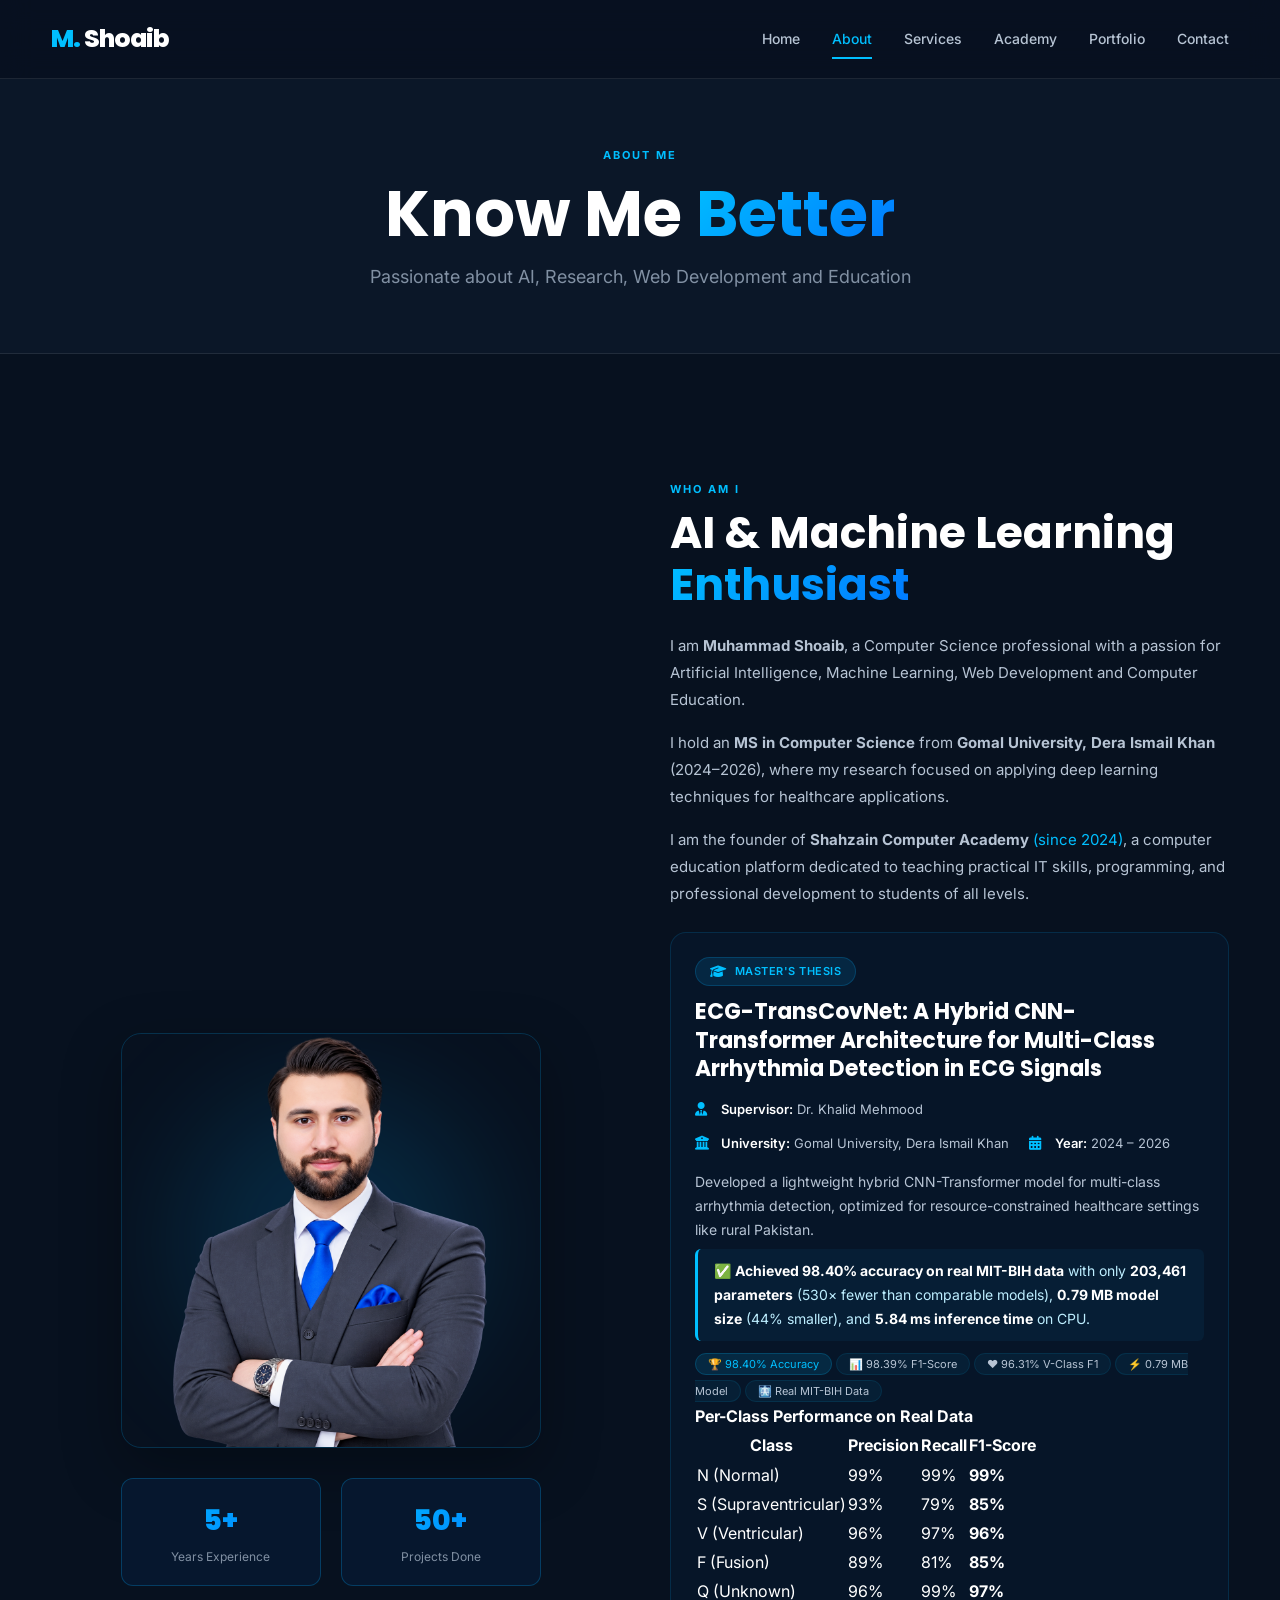
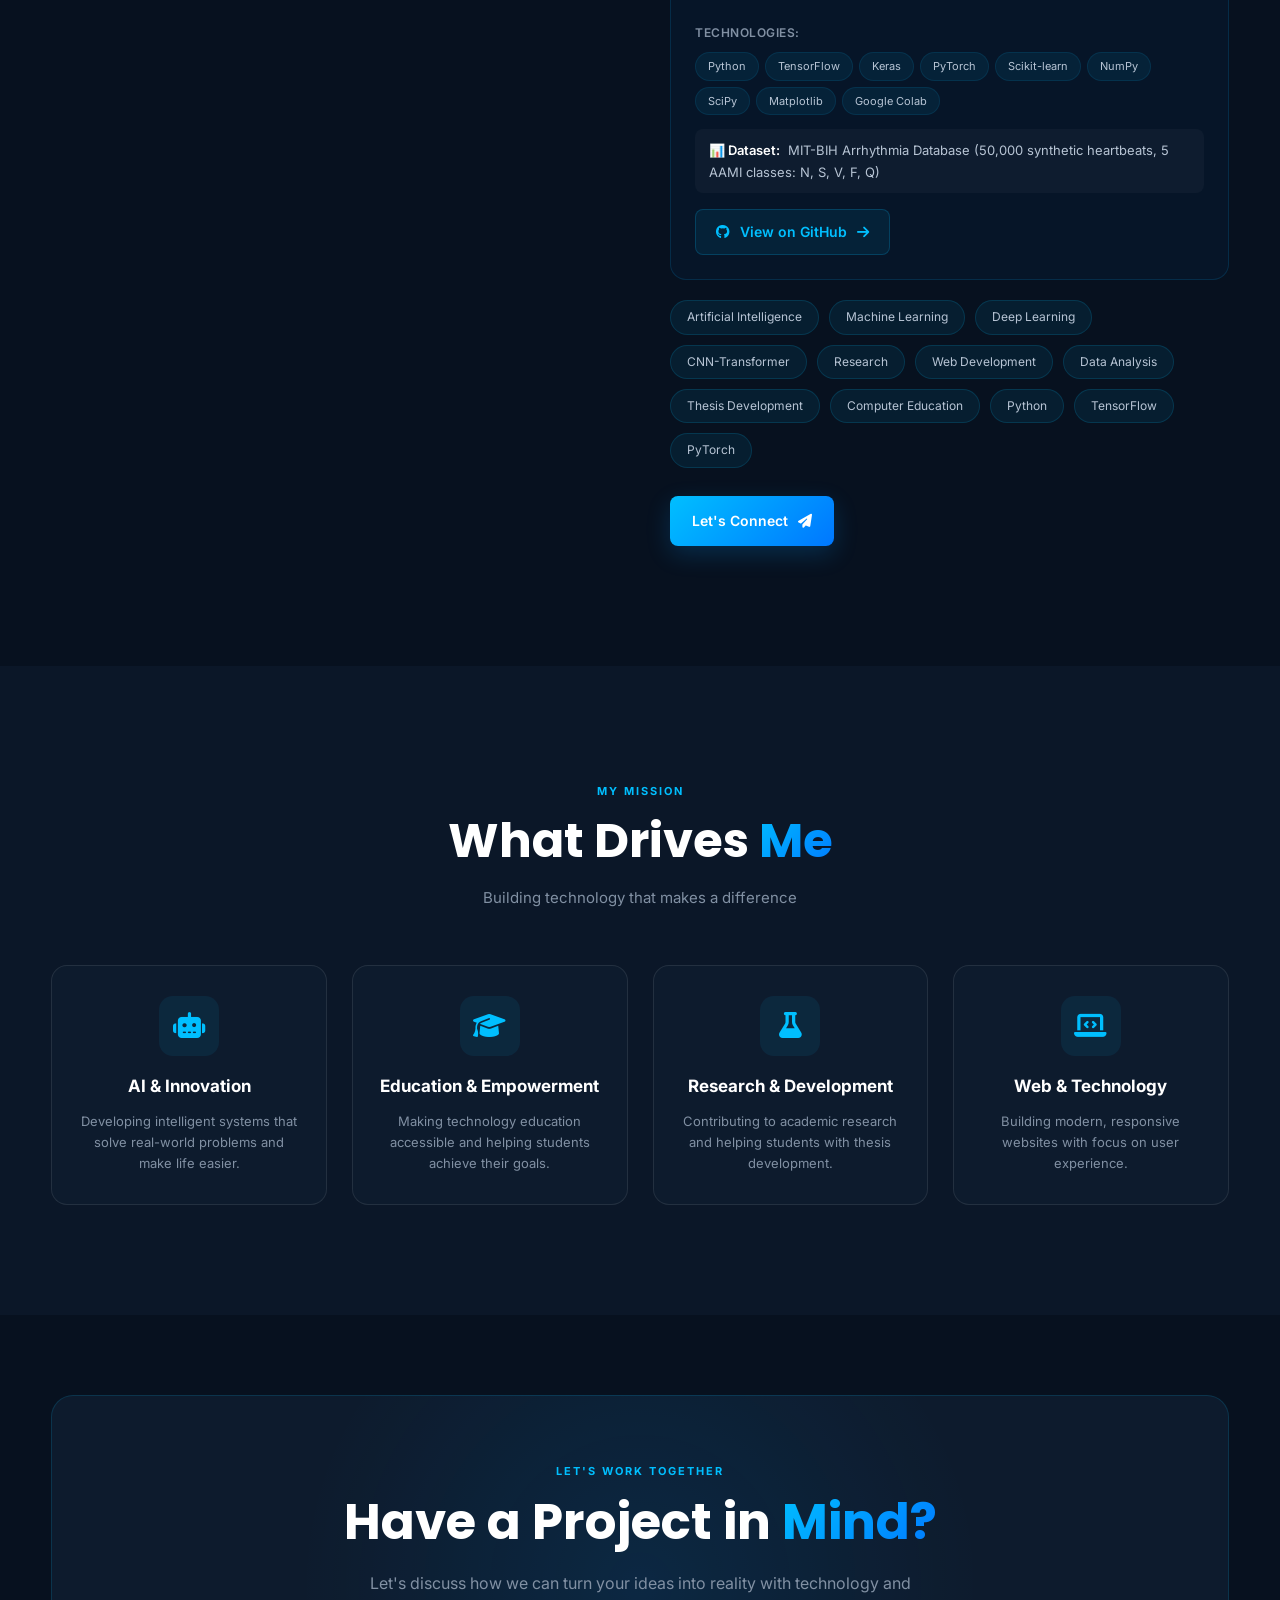
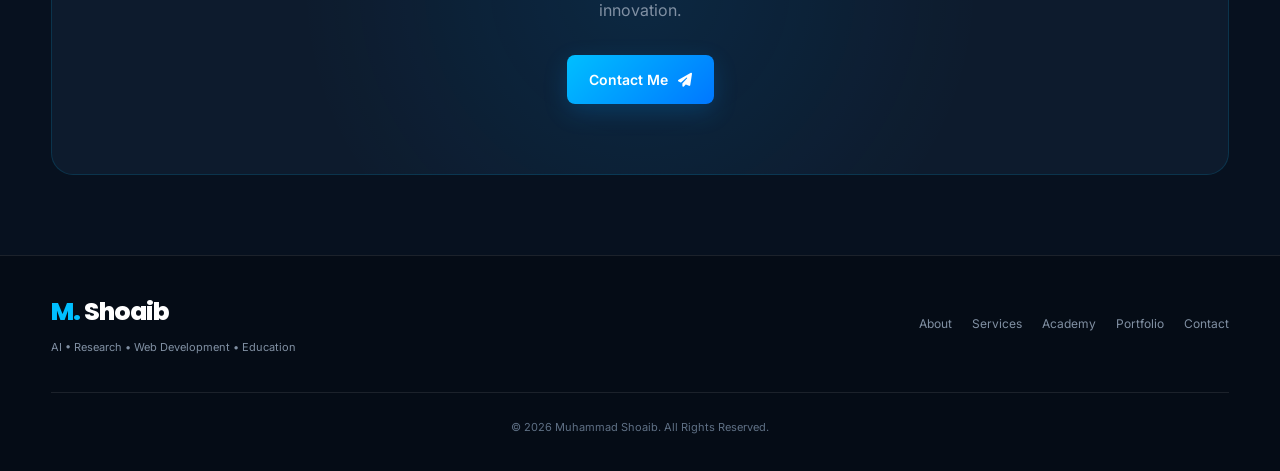
==== commit 35d3bd62: "Update about.html" ====
--- a/about.html
+++ b/about.html
@@ -311,11 +311,37 @@
                                 </p>
 
                                 <p class="thesis-highlight">
-                                    ✅ <strong>Achieved 99% accuracy</strong> with only
-                                    0.35M parameters, 1.40 MB model size, and
-                                    5.84 ms inference time on CPU.
-                                </p>
-
+    ✅ <strong>Achieved 98.40% accuracy on real MIT-BIH data</strong> with only
+    <strong>203,461 parameters</strong> (530× fewer than comparable models),
+    <strong>0.79 MB model size</strong> (44% smaller), and
+    <strong>5.84 ms inference time</strong> on CPU.
+</p>
+
+<!-- Add Results Badges -->
+<div class="thesis-results-badges">
+    <span class="result-badge">🏆 98.40% Accuracy</span>
+    <span class="result-badge">📊 98.39% F1-Score</span>
+    <span class="result-badge">❤️ 96.31% V-Class F1</span>
+    <span class="result-badge">⚡ 0.79 MB Model</span>
+    <span class="result-badge">🩻 Real MIT-BIH Data</span>
+</div>
+
+<!-- Add Per-Class Performance Table -->
+<div class="thesis-performance">
+    <h4>Per-Class Performance on Real Data</h4>
+    <table class="performance-table">
+        <thead>
+            <tr><th>Class</th><th>Precision</th><th>Recall</th><th>F1-Score</th></tr>
+        </thead>
+        <tbody>
+            <tr><td>N (Normal)</td><td>99%</td><td>99%</td><td><strong>99%</strong></td></tr>
+            <tr><td>S (Supraventricular)</td><td>93%</td><td>79%</td><td><strong>85%</strong></td></tr>
+            <tr><td>V (Ventricular)</td><td>96%</td><td>97%</td><td><strong>96%</strong></td></tr>
+            <tr><td>F (Fusion)</td><td>89%</td><td>81%</td><td><strong>85%</strong></td></tr>
+            <tr><td>Q (Unknown)</td><td>96%</td><td>99%</td><td><strong>97%</strong></td></tr>
+        </tbody>
+    </table>
+</div>
                             </div>
 
                             <div class="thesis-tech">
@@ -595,4 +621,4 @@
 
 </body>
 
-</html>+</html>
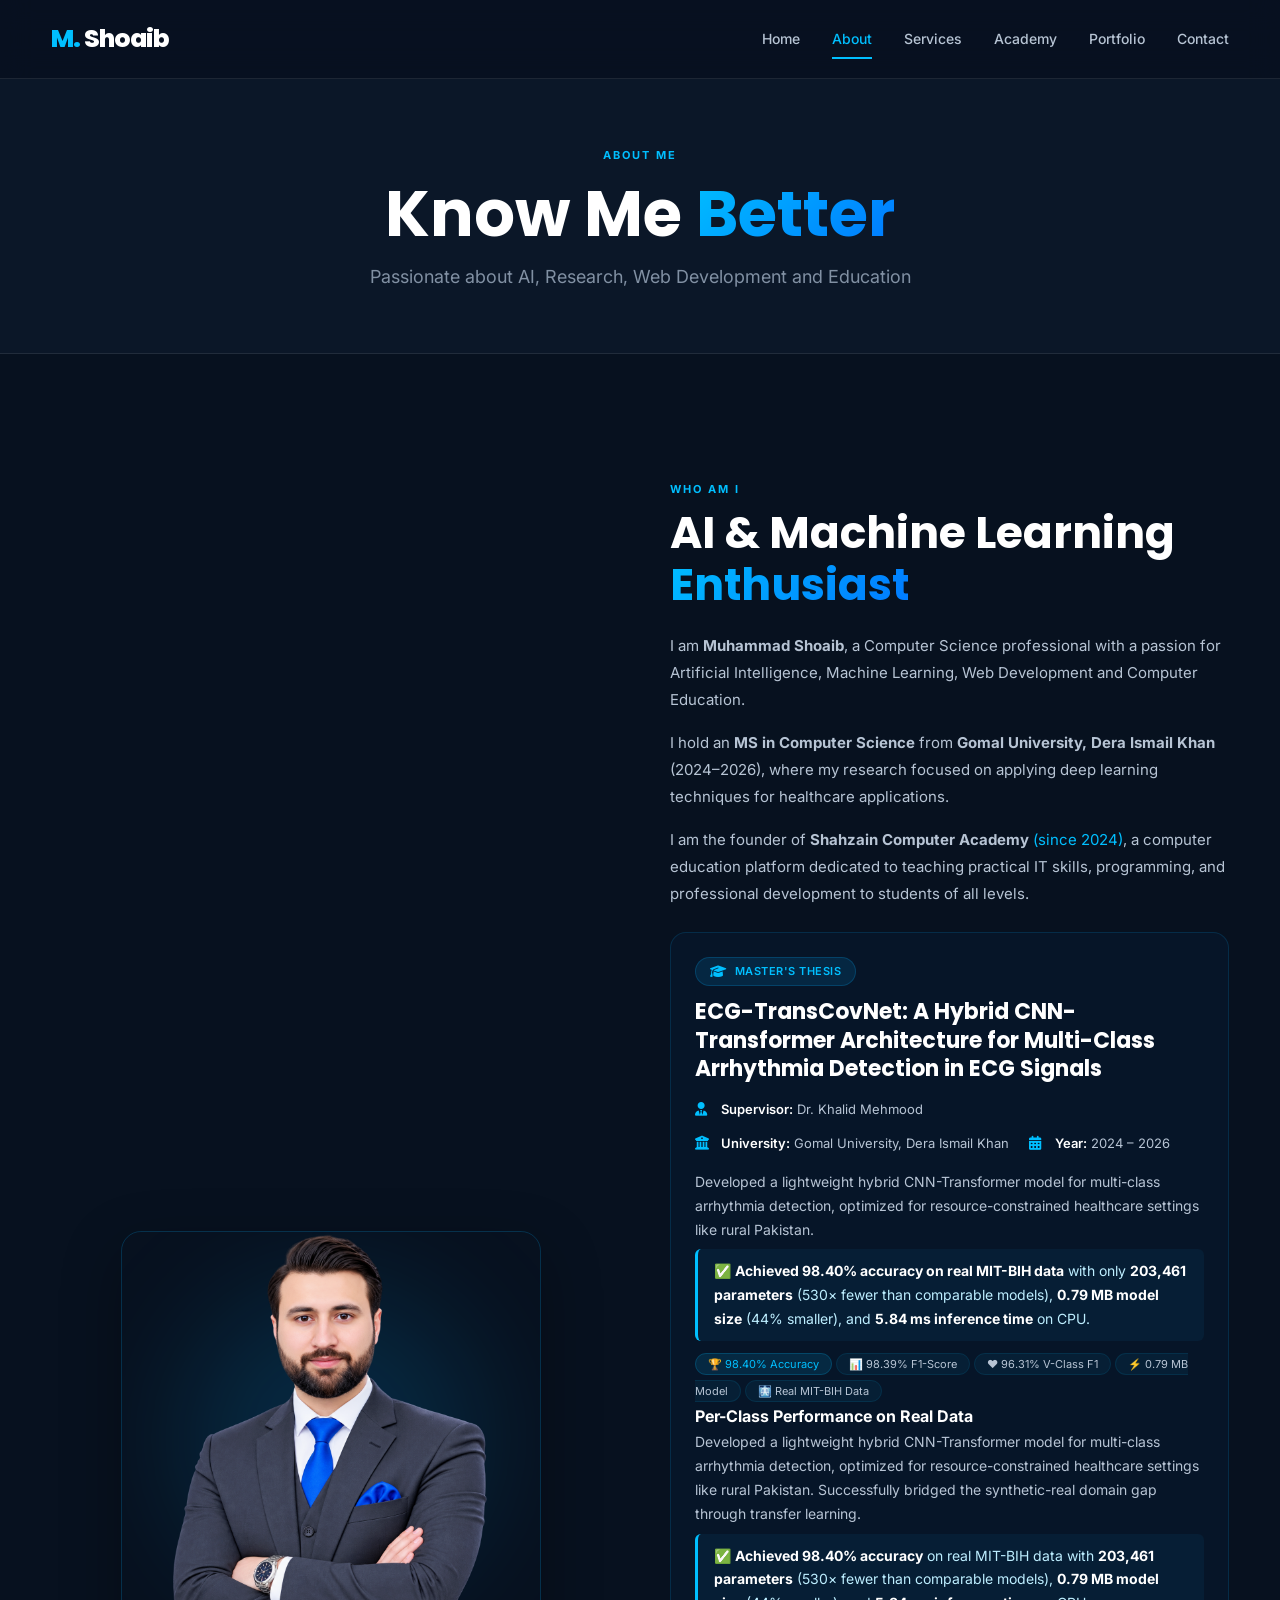
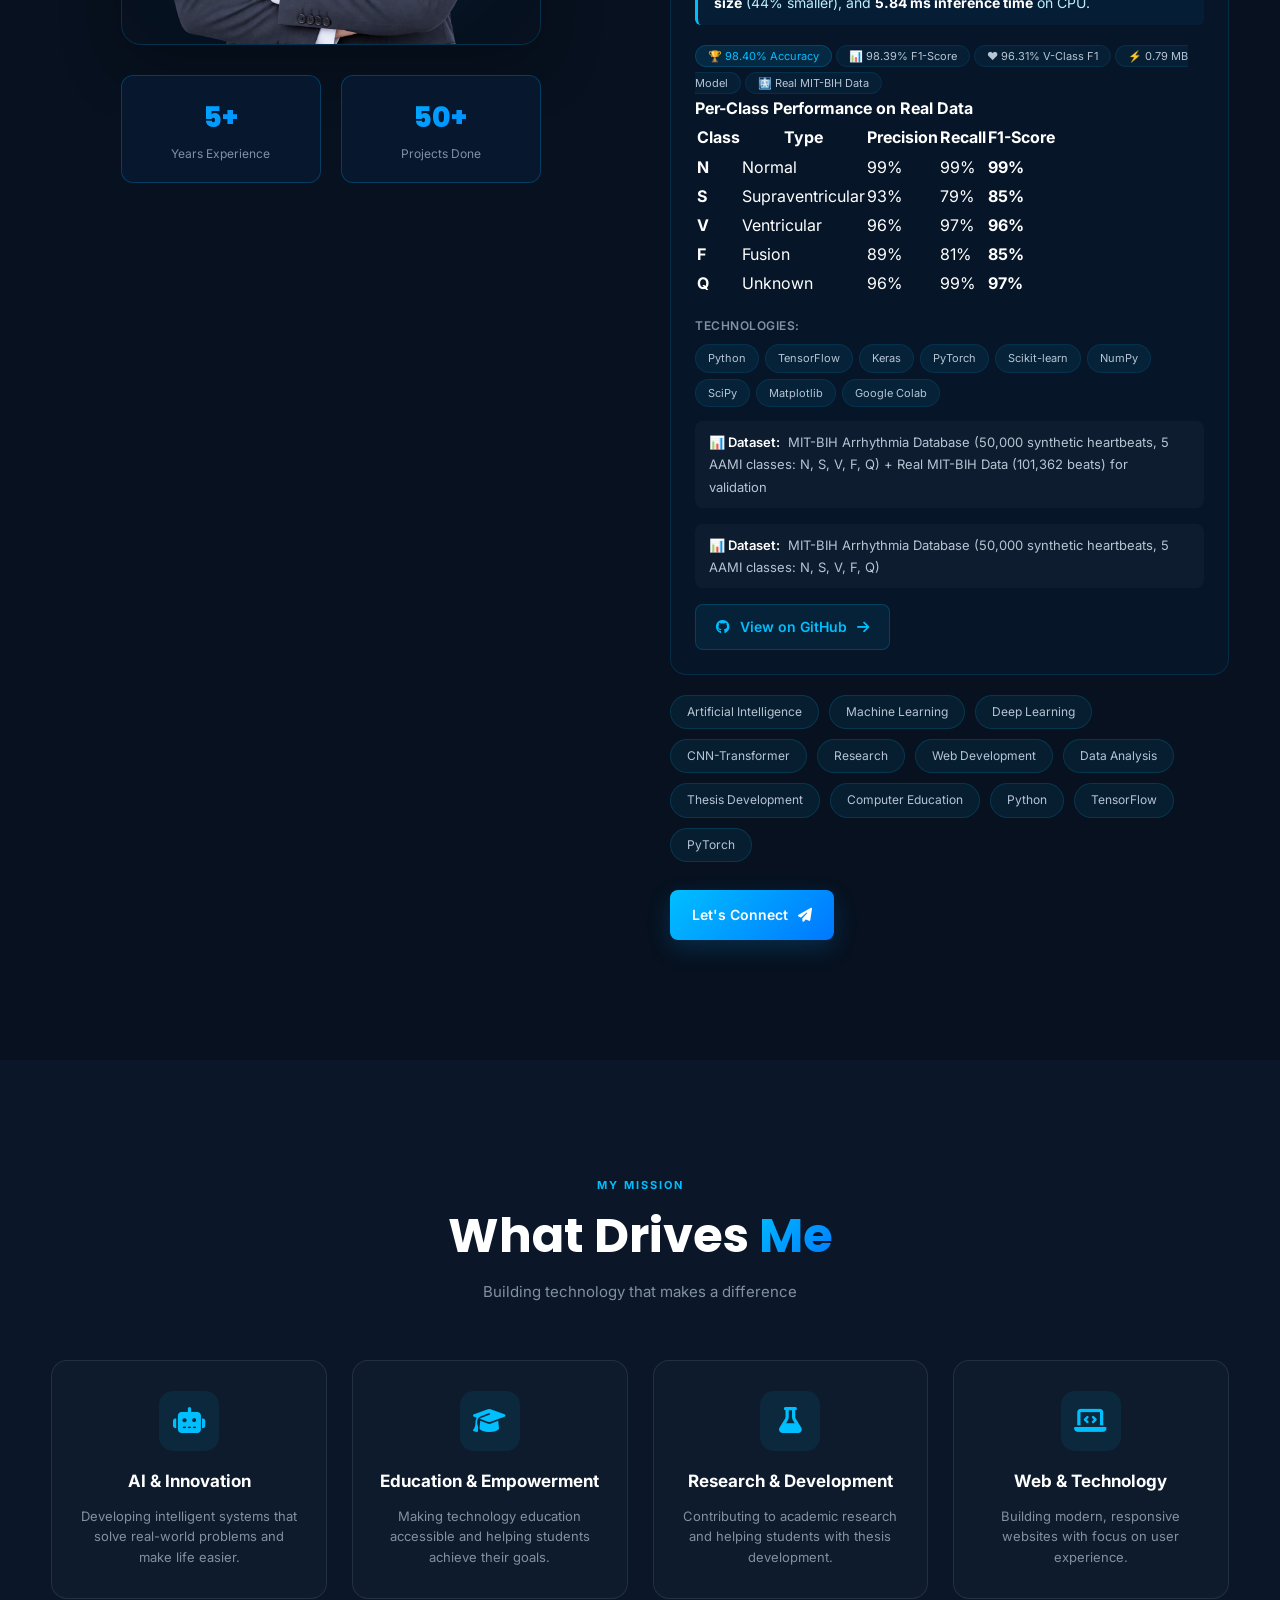
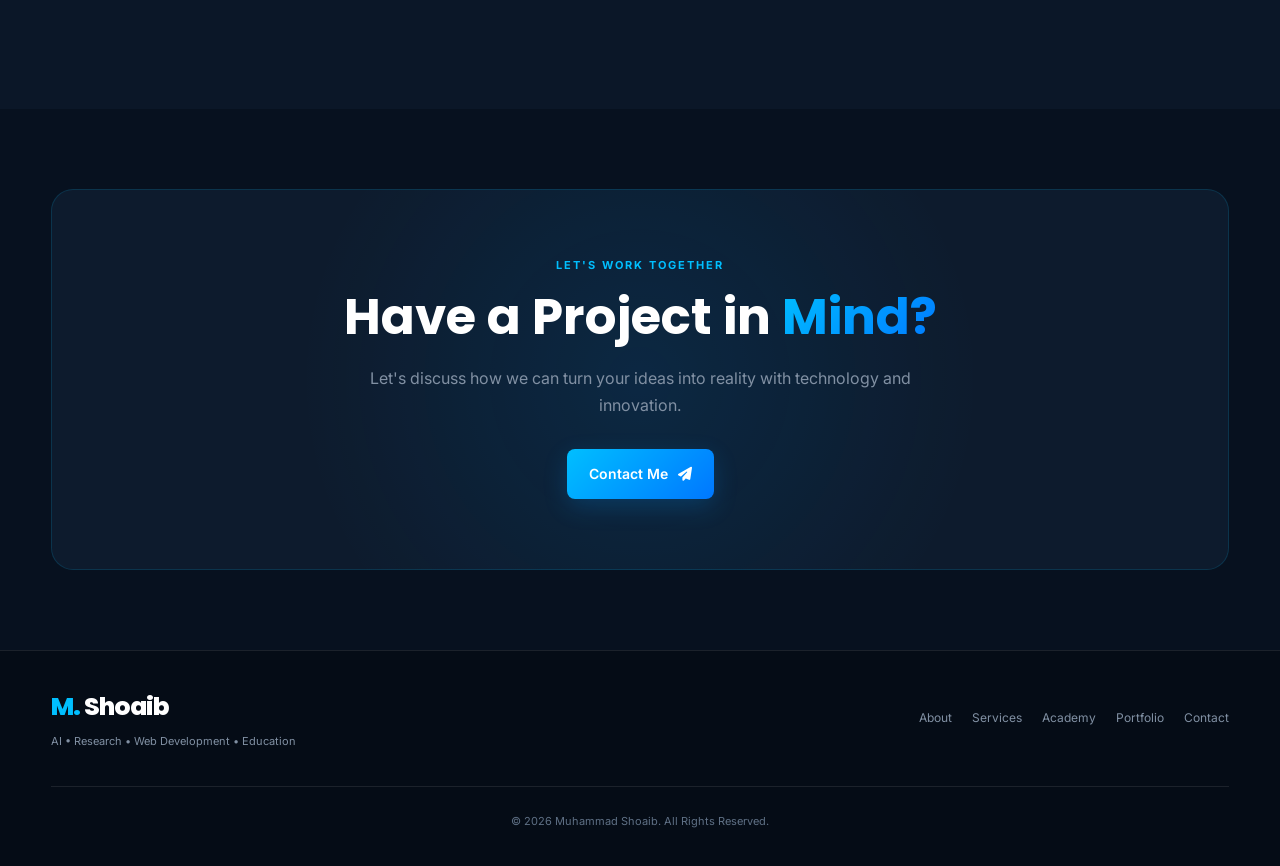
==== commit ba6c04e2: "Update about.html" ====
--- a/about.html
+++ b/about.html
@@ -329,40 +329,132 @@
 <!-- Add Per-Class Performance Table -->
 <div class="thesis-performance">
     <h4>Per-Class Performance on Real Data</h4>
-    <table class="performance-table">
-        <thead>
-            <tr><th>Class</th><th>Precision</th><th>Recall</th><th>F1-Score</th></tr>
-        </thead>
-        <tbody>
-            <tr><td>N (Normal)</td><td>99%</td><td>99%</td><td><strong>99%</strong></td></tr>
-            <tr><td>S (Supraventricular)</td><td>93%</td><td>79%</td><td><strong>85%</strong></td></tr>
-            <tr><td>V (Ventricular)</td><td>96%</td><td>97%</td><td><strong>96%</strong></td></tr>
-            <tr><td>F (Fusion)</td><td>89%</td><td>81%</td><td><strong>85%</strong></td></tr>
-            <tr><td>Q (Unknown)</td><td>96%</td><td>99%</td><td><strong>97%</strong></td></tr>
-        </tbody>
-    </table>
+    <table class="performance-table"><div class="thesis-description">
+
+    <p>
+        Developed a lightweight hybrid CNN-Transformer model for
+        multi-class arrhythmia detection, optimized for
+        resource-constrained healthcare settings like rural Pakistan.
+        Successfully bridged the synthetic-real domain gap through transfer learning.
+    </p>
+
+    <p class="thesis-highlight">
+        ✅ <strong>Achieved 98.40% accuracy</strong> on real MIT-BIH data with
+        <strong>203,461 parameters</strong> (530× fewer than comparable models),
+        <strong>0.79 MB model size</strong> (44% smaller), and
+        <strong>5.84 ms inference time</strong> on CPU.
+    </p>
+
 </div>
-                            </div>
-
-                            <div class="thesis-tech">
-
-                                <span class="tech-label">Technologies:</span>
-
-                                <div class="tech-tags">
-
-                                    <span class="tech-tag">Python</span>
-                                    <span class="tech-tag">TensorFlow</span>
-                                    <span class="tech-tag">Keras</span>
-                                    <span class="tech-tag">PyTorch</span>
-                                    <span class="tech-tag">Scikit-learn</span>
-                                    <span class="tech-tag">NumPy</span>
-                                    <span class="tech-tag">SciPy</span>
-                                    <span class="tech-tag">Matplotlib</span>
-                                    <span class="tech-tag">Google Colab</span>
-
-                                </div>
-
-                            </div>
+
+<!-- =========================================
+     RESULTS BADGES
+     ========================================= -->
+
+<div class="thesis-results-badges">
+    <span class="result-badge accuracy">🏆 98.40% Accuracy</span>
+    <span class="result-badge f1">📊 98.39% F1-Score</span>
+    <span class="result-badge vclass">❤️ 96.31% V-Class F1</span>
+    <span class="result-badge size">⚡ 0.79 MB Model</span>
+    <span class="result-badge data">🩻 Real MIT-BIH Data</span>
+</div>
+
+<!-- =========================================
+     PER-CLASS PERFORMANCE TABLE
+     ========================================= -->
+
+<div class="thesis-performance">
+    <h4>Per-Class Performance on Real Data</h4>
+    <div class="table-wrapper">
+        <table class="performance-table">
+            <thead>
+                <tr>
+                    <th>Class</th>
+                    <th>Type</th>
+                    <th>Precision</th>
+                    <th>Recall</th>
+                    <th>F1-Score</th>
+                </tr>
+            </thead>
+            <tbody>
+                <tr>
+                    <td><strong>N</strong></td>
+                    <td>Normal</td>
+                    <td>99%</td>
+                    <td>99%</td>
+                    <td><strong>99%</strong></td>
+                </tr>
+                <tr>
+                    <td><strong>S</strong></td>
+                    <td>Supraventricular</td>
+                    <td>93%</td>
+                    <td>79%</td>
+                    <td><strong>85%</strong></td>
+                </tr>
+                <tr>
+                    <td><strong>V</strong></td>
+                    <td>Ventricular</td>
+                    <td>96%</td>
+                    <td>97%</td>
+                    <td><strong>96%</strong></td>
+                </tr>
+                <tr>
+                    <td><strong>F</strong></td>
+                    <td>Fusion</td>
+                    <td>89%</td>
+                    <td>81%</td>
+                    <td><strong>85%</strong></td>
+                </tr>
+                <tr>
+                    <td><strong>Q</strong></td>
+                    <td>Unknown</td>
+                    <td>96%</td>
+                    <td>99%</td>
+                    <td><strong>97%</strong></td>
+                </tr>
+            </tbody>
+        </table>
+    </div>
+</div>
+
+<!-- =========================================
+     THESIS TECH (Same Rakhna Hai)
+     ========================================= -->
+
+<div class="thesis-tech">
+
+    <span class="tech-label">Technologies:</span>
+
+    <div class="tech-tags">
+
+        <span class="tech-tag">Python</span>
+        <span class="tech-tag">TensorFlow</span>
+        <span class="tech-tag">Keras</span>
+        <span class="tech-tag">PyTorch</span>
+        <span class="tech-tag">Scikit-learn</span>
+        <span class="tech-tag">NumPy</span>
+        <span class="tech-tag">SciPy</span>
+        <span class="tech-tag">Matplotlib</span>
+        <span class="tech-tag">Google Colab</span>
+
+    </div>
+
+</div>
+
+<!-- =========================================
+     THESIS DATASET (Same Rakhna Hai)
+     ========================================= -->
+
+<div class="thesis-dataset">
+
+    <span class="dataset-label">📊 Dataset:</span>
+
+    <span class="dataset-text">
+        MIT-BIH Arrhythmia Database (50,000 synthetic heartbeats,
+        5 AAMI classes: N, S, V, F, Q) + Real MIT-BIH Data (101,362 beats) for validation
+    </span>
+
+</div>
 
                             <div class="thesis-dataset">
 
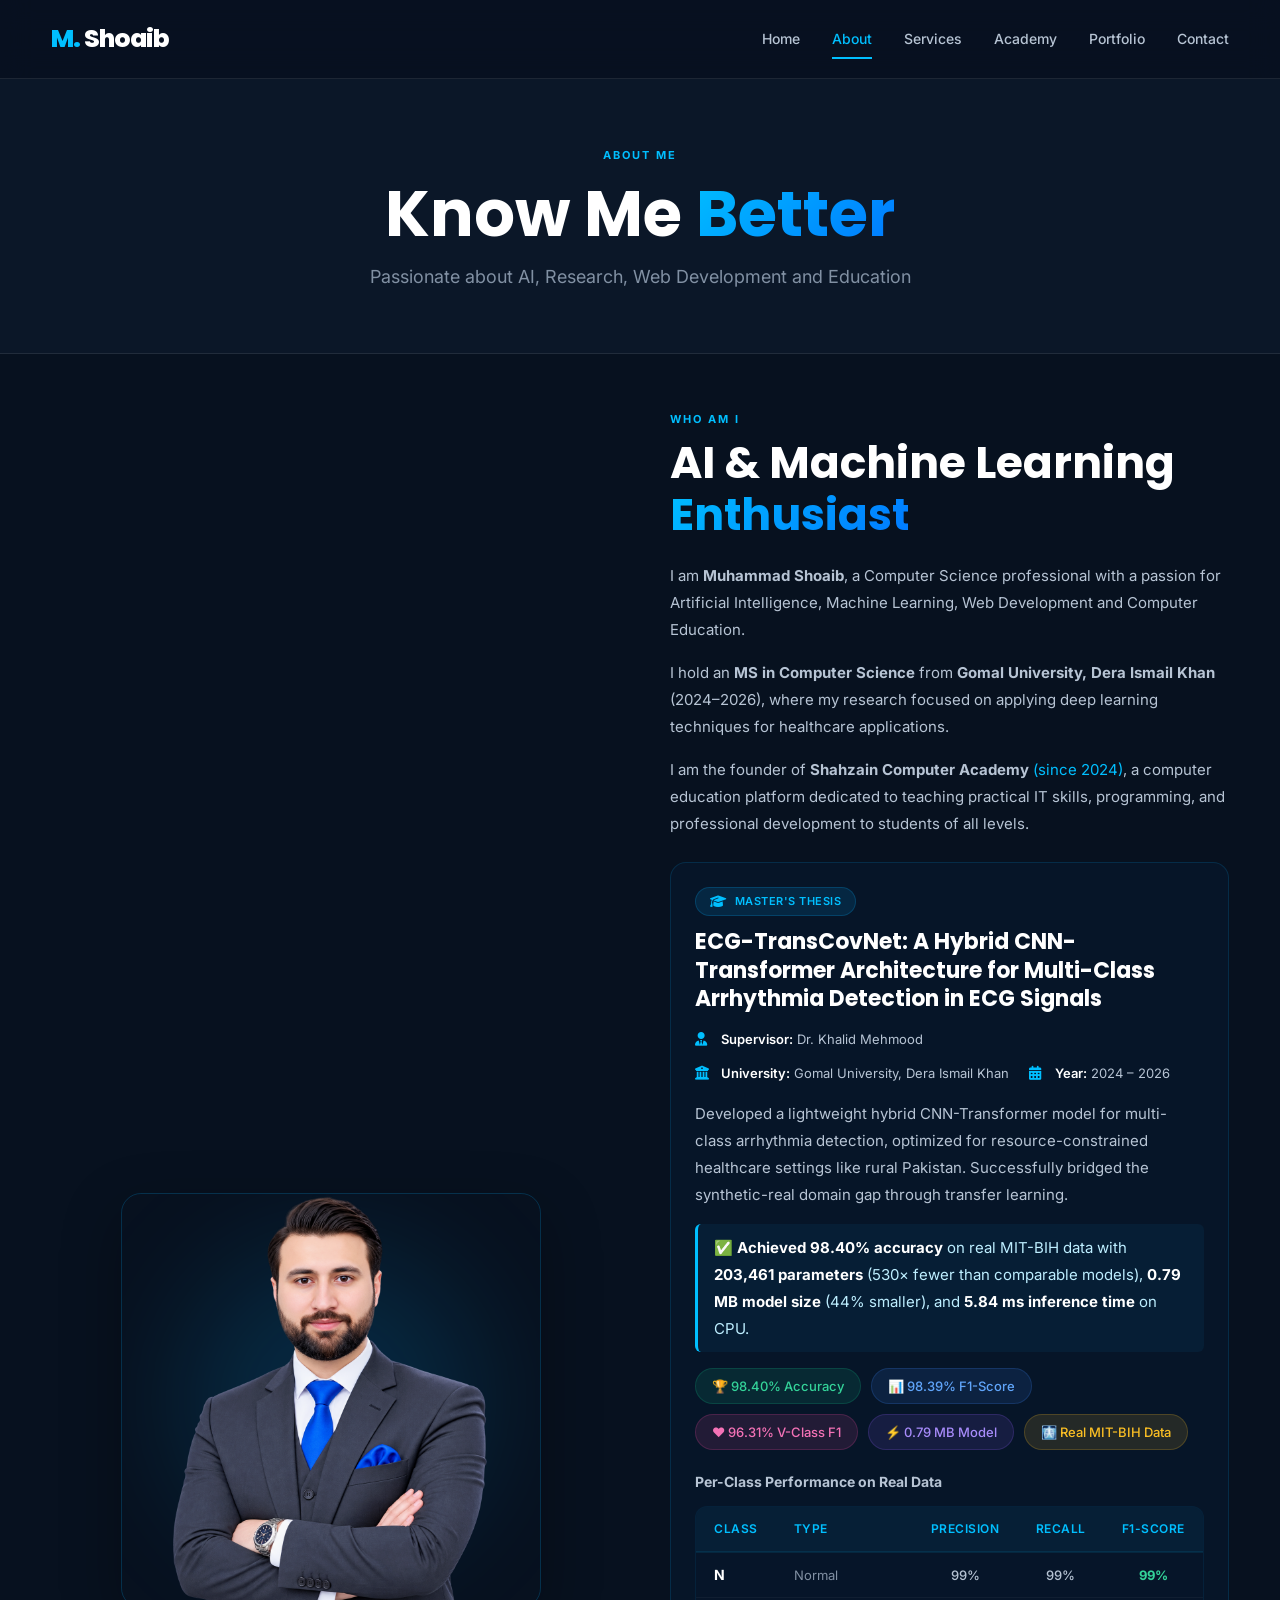
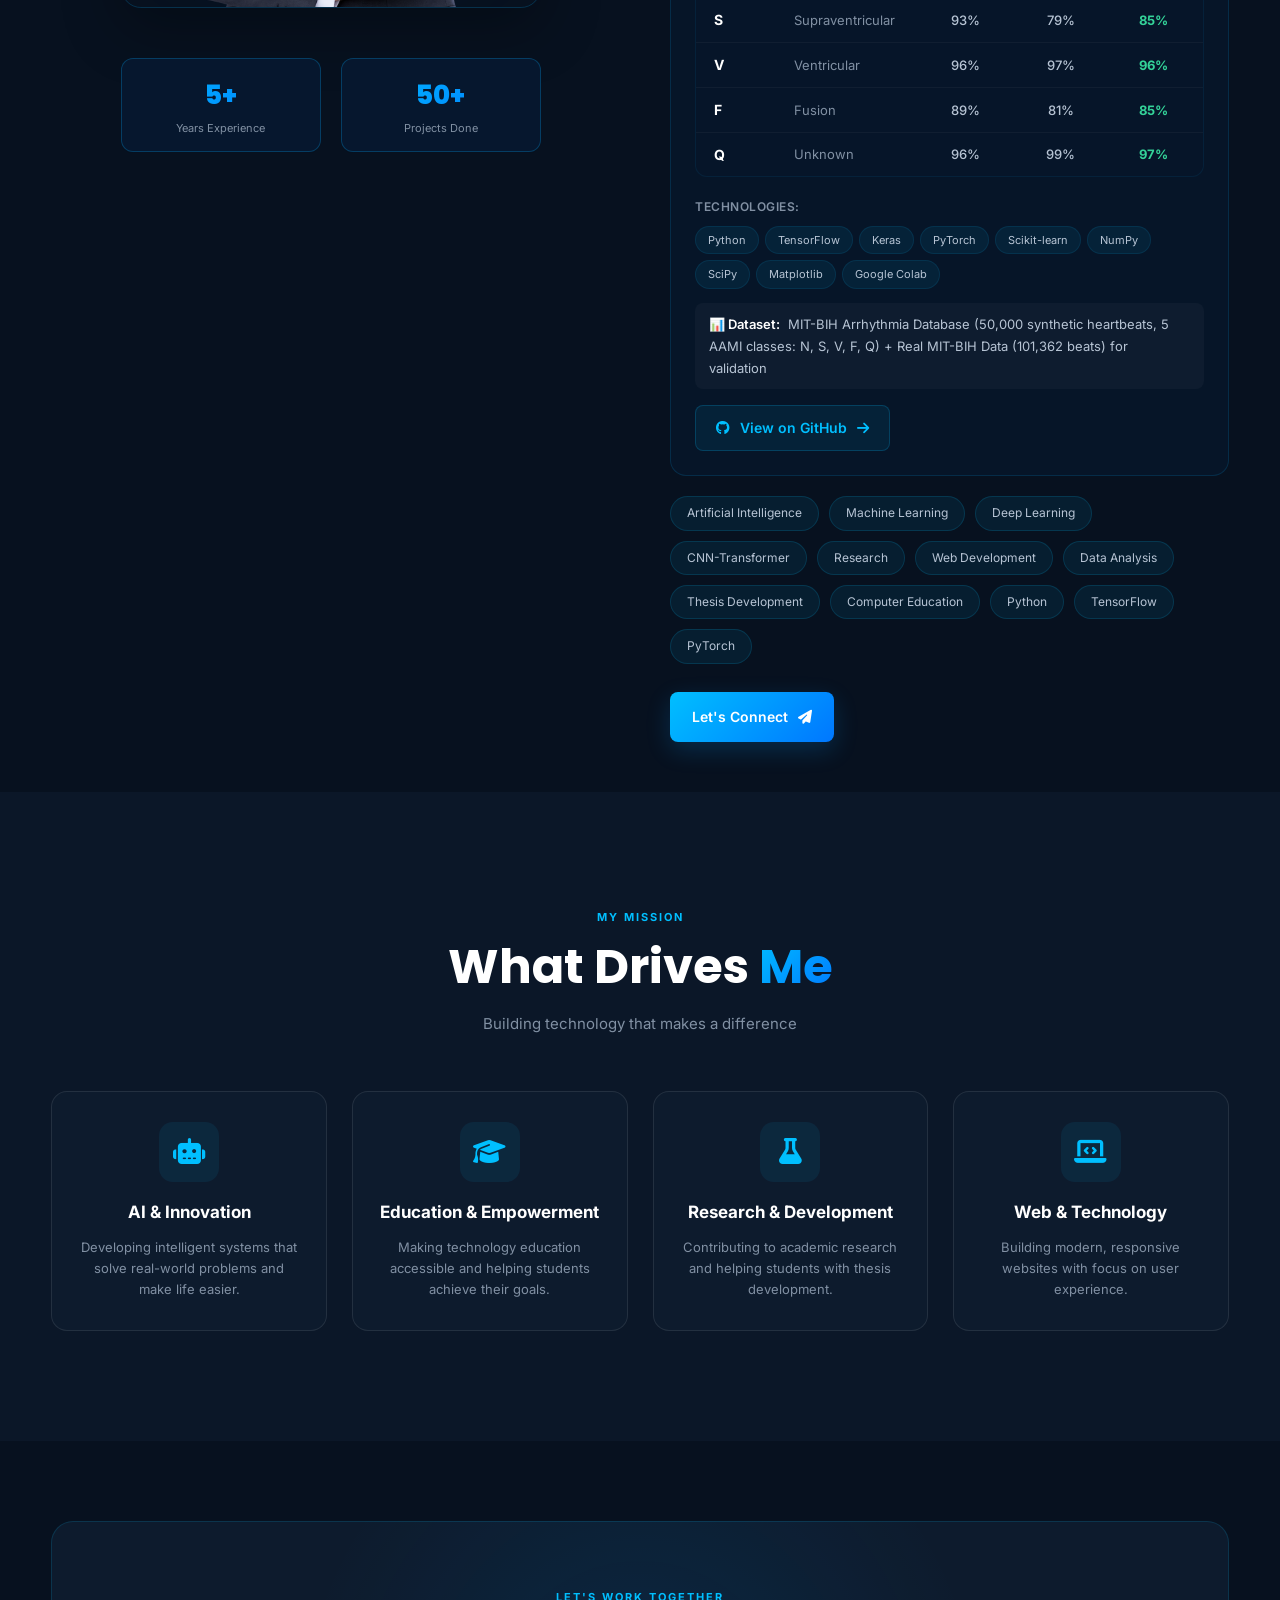
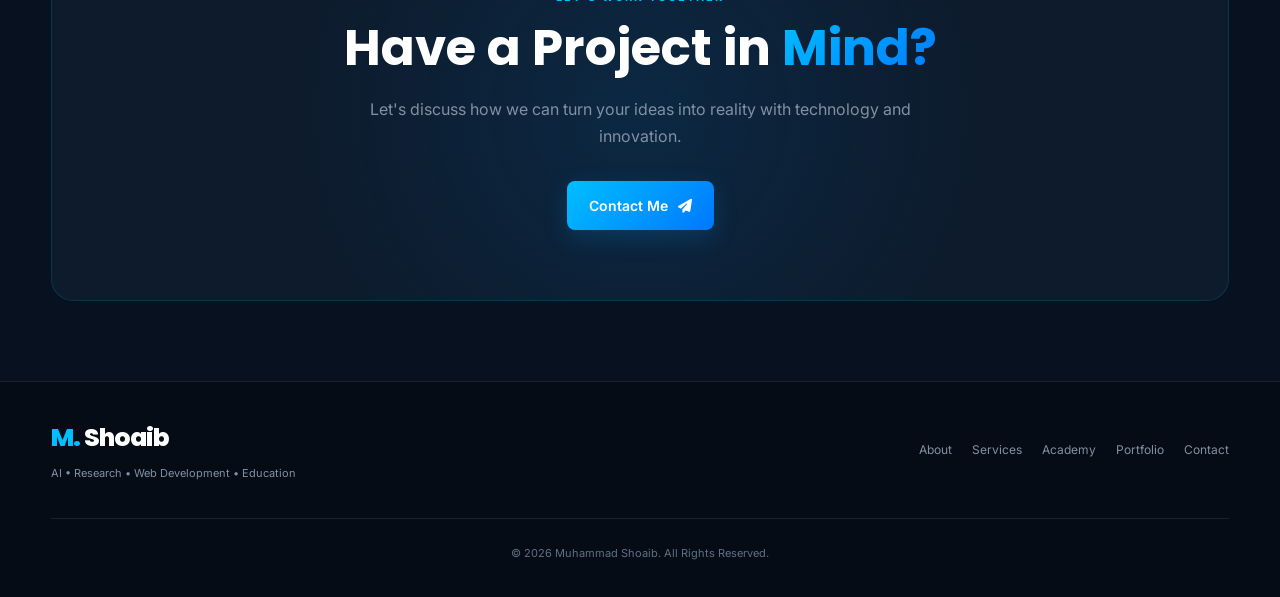
==== commit 6c31a102: "Update about.html" ====
--- a/about.html
+++ b/about.html
@@ -186,340 +186,278 @@
 
 
 
-        <!-- =================================================
-             ABOUT SECTION
-             ================================================= -->
-
-        <section class="about-page section-padding" aria-labelledby="about-title">
-
-            <div class="container">
-
-                <div class="about-page-grid">
-
-                    <!-- ABOUT IMAGE -->
-
-                    <div class="about-image-wrapper">
-
-                        <div class="about-image-box">
-
-                            <div class="about-image-glow" aria-hidden="true"></div>
-
-                            <img
-                                src="images/shoaib.png"
-                                alt="Muhammad Shoaib"
-                                class="about-image"
-                                width="500"
-                                height="600"
-                                loading="lazy">
-
-                        </div>
-
-                        <!-- Floating Stats -->
-
-                        <div class="about-floating-stats">
-
-                            <div class="about-stat-item">
-
-                                <span class="about-stat-number">5+</span>
-
-                                <span class="about-stat-label">Years Experience</span>
-
-                            </div>
-
-                            <div class="about-stat-item">
-
-                                <span class="about-stat-number">50+</span>
-
-                                <span class="about-stat-label">Projects Done</span>
-
-                            </div>
-
-                        </div>
-
-                    </div>
-
-                    <!-- ABOUT TEXT -->
-
-                    <div class="about-text-content">
-
-                        <span class="section-label">WHO AM I</span>
-
-                        <h2 id="about-title">AI &amp; Machine Learning <span>Enthusiast</span></h2>
+       <!-- =================================================
+     ABOUT SECTION
+     ================================================= -->
+
+<section class="about-page section-padding" aria-labelledby="about-title">
+
+    <div class="container">
+
+        <div class="about-page-grid">
+
+            <!-- =========================================
+                 LEFT SIDE - IMAGE
+                 ========================================= -->
+
+            <div class="about-image-wrapper">
+
+                <div class="about-image-box">
+
+                    <div class="about-image-glow" aria-hidden="true"></div>
+
+                    <img
+                        src="images/shoaib.png"
+                        alt="Muhammad Shoaib"
+                        class="about-image"
+                        width="500"
+                        height="600"
+                        loading="lazy">
+
+                </div>
+
+                <!-- Floating Stats -->
+                <div class="about-floating-stats">
+
+                    <div class="about-stat-item">
+
+                        <span class="about-stat-number">5+</span>
+
+                        <span class="about-stat-label">Years Experience</span>
+
+                    </div>
+
+                    <div class="about-stat-item">
+
+                        <span class="about-stat-number">50+</span>
+
+                        <span class="about-stat-label">Projects Done</span>
+
+                    </div>
+
+                </div>
+
+            </div>
+
+            <!-- =========================================
+                 RIGHT SIDE - TEXT CONTENT
+                 ========================================= -->
+
+            <div class="about-text-content">
+
+                <span class="section-label">WHO AM I</span>
+
+                <h2 id="about-title">AI &amp; Machine Learning <span>Enthusiast</span></h2>
+
+                <p>
+                    I am <strong>Muhammad Shoaib</strong>, a Computer Science professional
+                    with a passion for Artificial Intelligence, Machine Learning,
+                    Web Development and Computer Education.
+                </p>
+
+                <p>
+                    I hold an <strong>MS in Computer Science</strong> from
+                    <strong>Gomal University, Dera Ismail Khan</strong> (2024–2026),
+                    where my research focused on applying deep learning techniques
+                    for healthcare applications.
+                </p>
+
+                <p>
+                    I am the founder of <strong>Shahzain Computer Academy</strong>
+                    <span style="color: var(--primary);">(since 2024)</span>,
+                    a computer education platform dedicated to teaching practical
+                    IT skills, programming, and professional development to
+                    students of all levels.
+                </p>
+
+                <!-- THESIS SECTION -->
+                <section class="thesis-section" aria-labelledby="thesis-title">
+
+                    <div class="thesis-badge">
+                        <i class="fas fa-graduation-cap" aria-hidden="true"></i>
+                        Master's Thesis
+                    </div>
+
+                    <h3 class="thesis-title" id="thesis-title">
+                        ECG-TransCovNet: A Hybrid CNN-Transformer Architecture
+                        for Multi-Class Arrhythmia Detection in ECG Signals
+                    </h3>
+
+                    <!-- Thesis Meta -->
+                    <div class="thesis-meta">
+
+                        <div class="thesis-meta-item">
+                            <i class="fas fa-user-tie" aria-hidden="true"></i>
+                            <span><strong>Supervisor:</strong> Dr. Khalid Mehmood</span>
+                        </div>
+
+                        <div class="thesis-meta-item">
+                            <i class="fas fa-university" aria-hidden="true"></i>
+                            <span><strong>University:</strong> Gomal University, Dera Ismail Khan</span>
+                        </div>
+
+                        <div class="thesis-meta-item">
+                            <i class="fas fa-calendar-alt" aria-hidden="true"></i>
+                            <span><strong>Year:</strong> 2024 – 2026</span>
+                        </div>
+
+                    </div>
+
+                    <!-- Thesis Description -->
+                    <div class="thesis-description">
 
                         <p>
-                            I am <strong>Muhammad Shoaib</strong>, a Computer Science professional
-                            with a passion for Artificial Intelligence, Machine Learning,
-                            Web Development and Computer Education.
+                            Developed a lightweight hybrid CNN-Transformer model for
+                            multi-class arrhythmia detection, optimized for
+                            resource-constrained healthcare settings like rural Pakistan.
+                            Successfully bridged the synthetic-real domain gap through transfer learning.
                         </p>
 
-                        <p>
-                            I hold an <strong>MS in Computer Science</strong> from
-                            <strong>Gomal University, Dera Ismail Khan</strong> (2024–2026),
-                            where my research focused on applying deep learning techniques
-                            for healthcare applications.
+                        <p class="thesis-highlight">
+                            ✅ <strong>Achieved 98.40% accuracy</strong> on real MIT-BIH data with
+                            <strong>203,461 parameters</strong> (530× fewer than comparable models),
+                            <strong>0.79 MB model size</strong> (44% smaller), and
+                            <strong>5.84 ms inference time</strong> on CPU.
                         </p>
 
-                        <p>
-                            I am the founder of <strong>Shahzain Computer Academy</strong>
-                            <span style="color: var(--primary);">(since 2024)</span>,
-                            a computer education platform dedicated to teaching practical
-                            IT skills, programming, and professional development to
-                            students of all levels.
-                        </p>
-
-                        <!-- =========================================
-                             THESIS / PROJECT SECTION
-                             ========================================= -->
-
-                        <section class="thesis-section" aria-labelledby="thesis-title">
-
-                            <div class="thesis-badge">
-                                <i class="fas fa-graduation-cap" aria-hidden="true"></i>
-                                Master's Thesis
-                            </div>
-
-                            <h3 class="thesis-title" id="thesis-title">
-                                ECG-TransCovNet: A Hybrid CNN-Transformer Architecture
-                                for Multi-Class Arrhythmia Detection in ECG Signals
-                            </h3>
-
-                            <div class="thesis-meta">
-
-                                <div class="thesis-meta-item">
-                                    <i class="fas fa-user-tie" aria-hidden="true"></i>
-                                    <span><strong>Supervisor:</strong> Dr. Khalid Mehmood</span>
-                                </div>
-
-                                <div class="thesis-meta-item">
-                                    <i class="fas fa-university" aria-hidden="true"></i>
-                                    <span><strong>University:</strong> Gomal University, Dera Ismail Khan</span>
-                                </div>
-
-                                <div class="thesis-meta-item">
-                                    <i class="fas fa-calendar-alt" aria-hidden="true"></i>
-                                    <span><strong>Year:</strong> 2024 – 2026</span>
-                                </div>
-
-                            </div>
-
-                            <div class="thesis-description">
-
-                                <p>
-                                    Developed a lightweight hybrid CNN-Transformer model for
-                                    multi-class arrhythmia detection, optimized for
-                                    resource-constrained healthcare settings like rural Pakistan.
-                                </p>
-
-                                <p class="thesis-highlight">
-    ✅ <strong>Achieved 98.40% accuracy on real MIT-BIH data</strong> with only
-    <strong>203,461 parameters</strong> (530× fewer than comparable models),
-    <strong>0.79 MB model size</strong> (44% smaller), and
-    <strong>5.84 ms inference time</strong> on CPU.
-</p>
-
-<!-- Add Results Badges -->
-<div class="thesis-results-badges">
-    <span class="result-badge">🏆 98.40% Accuracy</span>
-    <span class="result-badge">📊 98.39% F1-Score</span>
-    <span class="result-badge">❤️ 96.31% V-Class F1</span>
-    <span class="result-badge">⚡ 0.79 MB Model</span>
-    <span class="result-badge">🩻 Real MIT-BIH Data</span>
-</div>
-
-<!-- Add Per-Class Performance Table -->
-<div class="thesis-performance">
-    <h4>Per-Class Performance on Real Data</h4>
-    <table class="performance-table"><div class="thesis-description">
-
-    <p>
-        Developed a lightweight hybrid CNN-Transformer model for
-        multi-class arrhythmia detection, optimized for
-        resource-constrained healthcare settings like rural Pakistan.
-        Successfully bridged the synthetic-real domain gap through transfer learning.
-    </p>
-
-    <p class="thesis-highlight">
-        ✅ <strong>Achieved 98.40% accuracy</strong> on real MIT-BIH data with
-        <strong>203,461 parameters</strong> (530× fewer than comparable models),
-        <strong>0.79 MB model size</strong> (44% smaller), and
-        <strong>5.84 ms inference time</strong> on CPU.
-    </p>
-
-</div>
-
-<!-- =========================================
-     RESULTS BADGES
-     ========================================= -->
-
-<div class="thesis-results-badges">
-    <span class="result-badge accuracy">🏆 98.40% Accuracy</span>
-    <span class="result-badge f1">📊 98.39% F1-Score</span>
-    <span class="result-badge vclass">❤️ 96.31% V-Class F1</span>
-    <span class="result-badge size">⚡ 0.79 MB Model</span>
-    <span class="result-badge data">🩻 Real MIT-BIH Data</span>
-</div>
-
-<!-- =========================================
-     PER-CLASS PERFORMANCE TABLE
-     ========================================= -->
-
-<div class="thesis-performance">
-    <h4>Per-Class Performance on Real Data</h4>
-    <div class="table-wrapper">
-        <table class="performance-table">
-            <thead>
-                <tr>
-                    <th>Class</th>
-                    <th>Type</th>
-                    <th>Precision</th>
-                    <th>Recall</th>
-                    <th>F1-Score</th>
-                </tr>
-            </thead>
-            <tbody>
-                <tr>
-                    <td><strong>N</strong></td>
-                    <td>Normal</td>
-                    <td>99%</td>
-                    <td>99%</td>
-                    <td><strong>99%</strong></td>
-                </tr>
-                <tr>
-                    <td><strong>S</strong></td>
-                    <td>Supraventricular</td>
-                    <td>93%</td>
-                    <td>79%</td>
-                    <td><strong>85%</strong></td>
-                </tr>
-                <tr>
-                    <td><strong>V</strong></td>
-                    <td>Ventricular</td>
-                    <td>96%</td>
-                    <td>97%</td>
-                    <td><strong>96%</strong></td>
-                </tr>
-                <tr>
-                    <td><strong>F</strong></td>
-                    <td>Fusion</td>
-                    <td>89%</td>
-                    <td>81%</td>
-                    <td><strong>85%</strong></td>
-                </tr>
-                <tr>
-                    <td><strong>Q</strong></td>
-                    <td>Unknown</td>
-                    <td>96%</td>
-                    <td>99%</td>
-                    <td><strong>97%</strong></td>
-                </tr>
-            </tbody>
-        </table>
+                    </div>
+
+                    <!-- RESULTS BADGES -->
+                    <div class="thesis-results-badges">
+                        <span class="result-badge accuracy">🏆 98.40% Accuracy</span>
+                        <span class="result-badge f1">📊 98.39% F1-Score</span>
+                        <span class="result-badge vclass">❤️ 96.31% V-Class F1</span>
+                        <span class="result-badge size">⚡ 0.79 MB Model</span>
+                        <span class="result-badge data">🩻 Real MIT-BIH Data</span>
+                    </div>
+
+                    <!-- PER-CLASS PERFORMANCE TABLE -->
+                    <div class="thesis-performance">
+                        <h4>Per-Class Performance on Real Data</h4>
+                        <div class="table-wrapper">
+                            <table class="performance-table">
+                                <thead>
+                                    <tr>
+                                        <th>Class</th>
+                                        <th>Type</th>
+                                        <th>Precision</th>
+                                        <th>Recall</th>
+                                        <th>F1-Score</th>
+                                    </tr>
+                                </thead>
+                                <tbody>
+                                    <tr>
+                                        <td><strong>N</strong></td>
+                                        <td>Normal</td>
+                                        <td>99%</td>
+                                        <td>99%</td>
+                                        <td><strong>99%</strong></td>
+                                    </tr>
+                                    <tr>
+                                        <td><strong>S</strong></td>
+                                        <td>Supraventricular</td>
+                                        <td>93%</td>
+                                        <td>79%</td>
+                                        <td><strong>85%</strong></td>
+                                    </tr>
+                                    <tr>
+                                        <td><strong>V</strong></td>
+                                        <td>Ventricular</td>
+                                        <td>96%</td>
+                                        <td>97%</td>
+                                        <td><strong>96%</strong></td>
+                                    </tr>
+                                    <tr>
+                                        <td><strong>F</strong></td>
+                                        <td>Fusion</td>
+                                        <td>89%</td>
+                                        <td>81%</td>
+                                        <td><strong>85%</strong></td>
+                                    </tr>
+                                    <tr>
+                                        <td><strong>Q</strong></td>
+                                        <td>Unknown</td>
+                                        <td>96%</td>
+                                        <td>99%</td>
+                                        <td><strong>97%</strong></td>
+                                    </tr>
+                                </tbody>
+                            </table>
+                        </div>
+                    </div>
+
+                    <!-- TECHNOLOGIES -->
+                    <div class="thesis-tech">
+
+                        <span class="tech-label">Technologies:</span>
+
+                        <div class="tech-tags">
+
+                            <span class="tech-tag">Python</span>
+                            <span class="tech-tag">TensorFlow</span>
+                            <span class="tech-tag">Keras</span>
+                            <span class="tech-tag">PyTorch</span>
+                            <span class="tech-tag">Scikit-learn</span>
+                            <span class="tech-tag">NumPy</span>
+                            <span class="tech-tag">SciPy</span>
+                            <span class="tech-tag">Matplotlib</span>
+                            <span class="tech-tag">Google Colab</span>
+
+                        </div>
+
+                    </div>
+
+                    <!-- DATASET -->
+                    <div class="thesis-dataset">
+
+                        <span class="dataset-label">📊 Dataset:</span>
+
+                        <span class="dataset-text">
+                            MIT-BIH Arrhythmia Database (50,000 synthetic heartbeats,
+                            5 AAMI classes: N, S, V, F, Q) + Real MIT-BIH Data (101,362 beats) for validation
+                        </span>
+
+                    </div>
+
+                    <!-- GITHUB LINK -->
+                    <a href="https://github.com/Shoaibdraban/ECG-TransCovNet" target="_blank" rel="noopener noreferrer" class="thesis-github-link">
+                        <i class="fab fa-github" aria-hidden="true"></i>
+                        View on GitHub
+                        <i class="fas fa-arrow-right" aria-hidden="true"></i>
+                    </a>
+
+                </section>
+
+                <!-- SKILLS -->
+                <div class="about-skills" aria-label="Skills">
+
+                    <span class="skill-tag">Artificial Intelligence</span>
+                    <span class="skill-tag">Machine Learning</span>
+                    <span class="skill-tag">Deep Learning</span>
+                    <span class="skill-tag">CNN-Transformer</span>
+                    <span class="skill-tag">Research</span>
+                    <span class="skill-tag">Web Development</span>
+                    <span class="skill-tag">Data Analysis</span>
+                    <span class="skill-tag">Thesis Development</span>
+                    <span class="skill-tag">Computer Education</span>
+                    <span class="skill-tag">Python</span>
+                    <span class="skill-tag">TensorFlow</span>
+                    <span class="skill-tag">PyTorch</span>
+
+                </div>
+
+                <!-- CTA BUTTON -->
+                <a href="contact.html" class="btn btn-primary">
+                    Let's Connect <i class="fas fa-paper-plane" aria-hidden="true"></i>
+                </a>
+
+            </div>
+
+        </div>
+
     </div>
-</div>
-
-<!-- =========================================
-     THESIS TECH (Same Rakhna Hai)
-     ========================================= -->
-
-<div class="thesis-tech">
-
-    <span class="tech-label">Technologies:</span>
-
-    <div class="tech-tags">
-
-        <span class="tech-tag">Python</span>
-        <span class="tech-tag">TensorFlow</span>
-        <span class="tech-tag">Keras</span>
-        <span class="tech-tag">PyTorch</span>
-        <span class="tech-tag">Scikit-learn</span>
-        <span class="tech-tag">NumPy</span>
-        <span class="tech-tag">SciPy</span>
-        <span class="tech-tag">Matplotlib</span>
-        <span class="tech-tag">Google Colab</span>
-
-    </div>
-
-</div>
-
-<!-- =========================================
-     THESIS DATASET (Same Rakhna Hai)
-     ========================================= -->
-
-<div class="thesis-dataset">
-
-    <span class="dataset-label">📊 Dataset:</span>
-
-    <span class="dataset-text">
-        MIT-BIH Arrhythmia Database (50,000 synthetic heartbeats,
-        5 AAMI classes: N, S, V, F, Q) + Real MIT-BIH Data (101,362 beats) for validation
-    </span>
-
-</div>
-
-                            <div class="thesis-dataset">
-
-                                <span class="dataset-label">📊 Dataset:</span>
-
-                                <span class="dataset-text">
-                                    MIT-BIH Arrhythmia Database (50,000 synthetic heartbeats,
-                                    5 AAMI classes: N, S, V, F, Q)
-                                </span>
-
-                            </div>
-
-                            <a href="https://github.com/Shoaibdraban/ECG-TransCovNet" target="_blank" rel="noopener noreferrer" class="thesis-github-link">
-                                <i class="fab fa-github" aria-hidden="true"></i>
-                                View on GitHub
-                                <i class="fas fa-arrow-right" aria-hidden="true"></i>
-                            </a>
-
-                        </section>
-
-                        <!-- =========================================
-                             SKILLS
-                             ========================================= -->
-
-                        <div class="about-skills" aria-label="Skills">
-
-                            <span class="skill-tag">Artificial Intelligence</span>
-
-                            <span class="skill-tag">Machine Learning</span>
-
-                            <span class="skill-tag">Deep Learning</span>
-
-                            <span class="skill-tag">CNN-Transformer</span>
-
-                            <span class="skill-tag">Research</span>
-
-                            <span class="skill-tag">Web Development</span>
-
-                            <span class="skill-tag">Data Analysis</span>
-
-                            <span class="skill-tag">Thesis Development</span>
-
-                            <span class="skill-tag">Computer Education</span>
-
-                            <span class="skill-tag">Python</span>
-
-                            <span class="skill-tag">TensorFlow</span>
-
-                            <span class="skill-tag">PyTorch</span>
-
-                        </div>
-
-                        <!-- CTA BUTTON -->
-
-                        <a href="contact.html" class="btn btn-primary">
-                            Let's Connect <i class="fas fa-paper-plane" aria-hidden="true"></i>
-                        </a>
-
-                    </div>
-
-                </div>
-
-            </div>
-
-        </section>
+
+</section>
 
 
 
--- a/css/style.css
+++ b/css/style.css
@@ -4946,4 +4946,699 @@
 
 /* =====================================================
    END OF STYLESHEET
-   ===================================================== */+   ===================================================== */
+
+/* =====================================================
+   THESIS RESULTS BADGES & PERFORMANCE TABLE
+   ===================================================== */
+
+/* Results Badges */
+.thesis-results-badges {
+    display: flex;
+    flex-wrap: wrap;
+    gap: 8px;
+    margin: 12px 0 18px;
+}
+
+.thesis-results-badges .result-badge {
+    padding: 5px 14px;
+    border-radius: 50px;
+    font-size: 12px;
+    font-weight: 500;
+    transition: all 0.3s ease;
+    border: 1px solid rgba(255, 255, 255, 0.06);
+}
+
+.thesis-results-badges .result-badge:hover {
+    transform: translateY(-2px);
+}
+
+.result-badge.accuracy {
+    background: rgba(16, 185, 129, 0.12);
+    border-color: rgba(16, 185, 129, 0.2);
+    color: #34d399;
+}
+
+.result-badge.f1 {
+    background: rgba(59, 130, 246, 0.12);
+    border-color: rgba(59, 130, 246, 0.2);
+    color: #60a5fa;
+}
+
+.result-badge.vclass {
+    background: rgba(236, 72, 153, 0.12);
+    border-color: rgba(236, 72, 153, 0.2);
+    color: #f472b6;
+}
+
+.result-badge.size {
+    background: rgba(139, 92, 246, 0.12);
+    border-color: rgba(139, 92, 246, 0.2);
+    color: #a78bfa;
+}
+
+.result-badge.data {
+    background: rgba(251, 191, 36, 0.12);
+    border-color: rgba(251, 191, 36, 0.2);
+    color: #fbbf24;
+}
+
+/* Performance Table */
+.thesis-performance {
+    margin: 16px 0 20px;
+}
+
+.thesis-performance h4 {
+    font-size: 14px;
+    color: var(--text-light);
+    margin-bottom: 10px;
+}
+
+.table-wrapper {
+    overflow-x: auto;
+    margin: 10px 0 16px;
+    border-radius: 12px;
+    border: 1px solid rgba(0, 174, 255, 0.08);
+}
+
+.performance-table {
+    width: 100%;
+    border-collapse: collapse;
+    font-size: 13px;
+    background: rgba(7, 25, 48, 0.4);
+    min-width: 480px;
+}
+
+.performance-table thead {
+    background: rgba(0, 191, 255, 0.08);
+}
+
+.performance-table th {
+    padding: 10px 16px;
+    text-align: left;
+    color: var(--primary);
+    font-weight: 600;
+    font-size: 12px;
+    text-transform: uppercase;
+    letter-spacing: 0.3px;
+    border-bottom: 2px solid rgba(0, 191, 255, 0.1);
+}
+
+.performance-table th:nth-child(3),
+.performance-table th:nth-child(4),
+.performance-table th:nth-child(5) {
+    text-align: center;
+}
+
+.performance-table td {
+    padding: 9px 16px;
+    border-bottom: 1px solid rgba(255, 255, 255, 0.04);
+    color: var(--text-light);
+    font-size: 13px;
+}
+
+.performance-table td:first-child {
+    font-weight: 700;
+    color: #ffffff;
+}
+
+.performance-table td:nth-child(2) {
+    color: var(--text-muted);
+}
+
+.performance-table td:nth-child(3),
+.performance-table td:nth-child(4),
+.performance-table td:nth-child(5) {
+    text-align: center;
+}
+
+.performance-table td strong {
+    color: #ffffff;
+    font-weight: 700;
+}
+
+.performance-table tr:hover td {
+    background: rgba(0, 191, 255, 0.03);
+}
+
+.performance-table tr:last-child td {
+    border-bottom: none;
+}
+
+/* Thesis Dataset Updated */
+.thesis-dataset {
+    padding: 10px 14px;
+    background: rgba(255, 255, 255, 0.03);
+    border-radius: 8px;
+    margin-bottom: 16px;
+    font-size: 13px;
+    color: var(--text-light);
+}
+/* =====================================================
+   PERFORMANCE TABLE - DESKTOP & MOBILE FIXED
+   ===================================================== */
+
+.table-wrapper {
+    overflow-x: auto;
+    margin: 12px 0 18px;
+    border-radius: 12px;
+    border: 1px solid rgba(0, 174, 255, 0.08);
+    background: rgba(7, 25, 48, 0.3);
+}
+
+.performance-table {
+    width: 100%;
+    border-collapse: collapse;
+    font-size: 14px;
+    background: transparent;
+    min-width: 500px;
+}
+
+/* Table Header */
+.performance-table thead {
+    background: rgba(0, 191, 255, 0.06);
+}
+
+.performance-table thead tr {
+    border-bottom: 2px solid rgba(0, 191, 255, 0.1);
+}
+
+.performance-table th {
+    padding: 12px 18px;
+    text-align: left;
+    color: var(--primary);
+    font-weight: 600;
+    font-size: 12px;
+    text-transform: uppercase;
+    letter-spacing: 0.5px;
+}
+
+/* Center align numeric columns */
+.performance-table th:nth-child(3),
+.performance-table th:nth-child(4),
+.performance-table th:nth-child(5) {
+    text-align: center;
+}
+
+/* Table Body */
+.performance-table tbody tr {
+    border-bottom: 1px solid rgba(255, 255, 255, 0.04);
+}
+
+.performance-table tbody tr:last-child {
+    border-bottom: none;
+}
+
+.performance-table td {
+    padding: 10px 18px;
+    color: var(--text-light);
+    font-size: 13px;
+    vertical-align: middle;
+}
+
+/* Class column (first column) */
+.performance-table td:first-child {
+    font-weight: 700;
+    color: #ffffff;
+    font-size: 14px;
+}
+
+/* Type column (second column) */
+.performance-table td:nth-child(2) {
+    color: var(--text-muted);
+    font-size: 13px;
+}
+
+/* Numeric columns (Precision, Recall, F1) */
+.performance-table td:nth-child(3),
+.performance-table td:nth-child(4),
+.performance-table td:nth-child(5) {
+    text-align: center;
+    font-weight: 500;
+}
+
+/* F1-Score column */
+.performance-table td:nth-child(5) {
+    font-weight: 700;
+    color: #ffffff;
+}
+
+/* Hover effect */
+.performance-table tbody tr:hover {
+    background: rgba(0, 191, 255, 0.04);
+}
+
+/* Highlight best F1 score per row */
+.performance-table td:nth-child(5) strong {
+    color: #34d399;
+}
+
+.performance-table td:nth-child(5) {
+    font-weight: 700;
+    color: #ffffff;
+}
+
+/* Mobile Responsive */
+@media (max-width: 650px) {
+    .performance-table {
+        font-size: 12px;
+        min-width: 400px;
+    }
+    
+    .performance-table th {
+        padding: 8px 12px;
+        font-size: 10px;
+    }
+    
+    .performance-table td {
+        padding: 7px 12px;
+        font-size: 11px;
+    }
+    
+    .performance-table td:first-child {
+        font-size: 12px;
+    }
+}
+
+@media (max-width: 400px) {
+    .performance-table {
+        min-width: 340px;
+        font-size: 11px;
+    }
+    
+    .performance-table th {
+        padding: 6px 8px;
+        font-size: 9px;
+    }
+    
+    .performance-table td {
+        padding: 5px 8px;
+        font-size: 10px;
+    }
+}
+/* =====================================================
+   RESULTS BADGES - DESKTOP & MOBILE FIXED
+   ===================================================== */
+
+.thesis-results-badges {
+    display: flex;
+    flex-wrap: wrap;
+    gap: 10px;
+    margin: 14px 0 20px;
+}
+
+.thesis-results-badges .result-badge {
+    padding: 6px 16px;
+    border-radius: 50px;
+    font-size: 13px;
+    font-weight: 500;
+    transition: all 0.3s ease;
+    border: 1px solid rgba(255, 255, 255, 0.06);
+    white-space: nowrap;
+}
+
+.thesis-results-badges .result-badge:hover {
+    transform: translateY(-2px);
+}
+
+/* Badge Colors */
+.result-badge.accuracy {
+    background: rgba(16, 185, 129, 0.12);
+    border-color: rgba(16, 185, 129, 0.2);
+    color: #34d399;
+}
+
+.result-badge.f1 {
+    background: rgba(59, 130, 246, 0.12);
+    border-color: rgba(59, 130, 246, 0.2);
+    color: #60a5fa;
+}
+
+.result-badge.vclass {
+    background: rgba(236, 72, 153, 0.12);
+    border-color: rgba(236, 72, 153, 0.2);
+    color: #f472b6;
+}
+
+.result-badge.size {
+    background: rgba(139, 92, 246, 0.12);
+    border-color: rgba(139, 92, 246, 0.2);
+    color: #a78bfa;
+}
+
+.result-badge.data {
+    background: rgba(251, 191, 36, 0.12);
+    border-color: rgba(251, 191, 36, 0.2);
+    color: #fbbf24;
+}
+
+/* Mobile Responsive - Badges */
+@media (max-width: 650px) {
+    .thesis-results-badges {
+        gap: 6px;
+    }
+    
+    .thesis-results-badges .result-badge {
+        font-size: 10px;
+        padding: 4px 10px;
+    }
+}
+
+@media (max-width: 400px) {
+    .thesis-results-badges .result-badge {
+        font-size: 9px;
+        padding: 3px 8px;
+    }
+}
+/* =====================================================
+   ABOUT PAGE - COMPLETE FIX
+   ===================================================== */
+
+/* Desktop: Image Left, Text Right */
+.about-page-grid {
+    display: grid;
+    grid-template-columns: 1fr 1.2fr;
+    gap: 50px;
+    align-items: center;
+    min-height: 500px;
+}
+
+/* Image Section */
+.about-image-wrapper {
+    display: flex;
+    flex-direction: column;
+    align-items: center;
+    justify-content: center;
+    height: 100%;
+}
+
+.about-image-box {
+    width: 100%;
+    max-width: 400px;
+    border-radius: 20px;
+    overflow: hidden;
+    border: 1px solid rgba(0, 174, 255, 0.2);
+    box-shadow: 0 20px 60px rgba(0, 0, 0, 0.3);
+}
+
+.about-image {
+    width: 100%;
+    height: auto;
+    display: block;
+}
+
+/* Floating Stats */
+.about-floating-stats {
+    display: flex;
+    gap: 15px;
+    width: 100%;
+    max-width: 400px;
+    margin-top: 20px;
+}
+
+.about-stat-item {
+    flex: 1;
+    text-align: center;
+    padding: 14px 10px;
+    background: rgba(7, 25, 48, 0.95);
+    border: 1px solid rgba(0, 174, 255, 0.25);
+    border-radius: 12px;
+}
+
+.about-stat-number {
+    display: block;
+    font-family: "Poppins", sans-serif;
+    font-size: 26px;
+    font-weight: 800;
+    background: var(--gradient);
+    -webkit-background-clip: text;
+    background-clip: text;
+    color: transparent;
+}
+
+.about-stat-label {
+    display: block;
+    font-size: 11px;
+    color: var(--text-muted);
+}
+
+/* Text Content - Left Align */
+.about-text-content {
+    text-align: left;
+    padding: 10px 0;
+}
+
+.about-text-content h2 {
+    font-family: "Poppins", sans-serif;
+    font-size: clamp(30px, 3.5vw, 44px);
+    line-height: 1.2;
+    margin-bottom: 20px;
+}
+
+.about-text-content p {
+    color: var(--text-light);
+    font-size: 15px;
+    margin-bottom: 16px;
+    line-height: 1.8;
+}
+
+/* Skills */
+.about-skills {
+    display: flex;
+    flex-wrap: wrap;
+    gap: 10px;
+    margin: 20px 0 28px;
+    justify-content: flex-start;
+}
+
+/* =====================================================
+   RESPONSIVE - TABLET (max-width: 1000px)
+   ===================================================== */
+
+@media (max-width: 1000px) {
+    .about-page-grid {
+        grid-template-columns: 1fr;
+        gap: 40px;
+        text-align: center;
+    }
+
+    .about-image-wrapper {
+        order: -1;
+    }
+
+    .about-image-box {
+        max-width: 340px;
+        margin: 0 auto;
+    }
+
+    .about-floating-stats {
+        justify-content: center;
+        max-width: 340px;
+        margin: 15px auto 0;
+    }
+
+    .about-text-content {
+        text-align: center;
+    }
+
+    .about-skills {
+        justify-content: center;
+    }
+}
+
+/* =====================================================
+   RESPONSIVE - MOBILE (max-width: 650px)
+   ===================================================== */
+
+@media (max-width: 650px) {
+    .about-image-box {
+        max-width: 280px;
+    }
+
+    .about-floating-stats {
+        flex-direction: column;
+        align-items: center;
+        max-width: 280px;
+    }
+
+    .about-stat-item {
+        width: 100%;
+    }
+
+    .about-stat-number {
+        font-size: 22px;
+    }
+}
+/* Force image to top-left on desktop */
+.about-page {
+    padding: 40px 0;
+}
+
+.about-page-grid {
+    display: grid;
+    grid-template-columns: 1fr 1fr;
+    gap: 50px;
+    align-items: start;  /* Align to top instead of center */
+}
+
+.about-image-wrapper {
+    position: sticky;
+    top: 100px;  /* Image stays visible while scrolling */
+    align-self: start;
+}
+
+.about-image-box {
+    max-width: 400px;
+    margin: 0;
+}
+
+.about-image {
+    width: 100%;
+    height: auto;
+    border-radius: 16px;
+}
+
+/* Floating stats below image */
+.about-floating-stats {
+    display: flex;
+    gap: 15px;
+    margin-top: 20px;
+    max-width: 400px;
+}
+
+.about-stat-item {
+    flex: 1;
+    text-align: center;
+    padding: 14px 10px;
+    background: rgba(7, 25, 48, 0.95);
+    border: 1px solid rgba(0, 174, 255, 0.25);
+    border-radius: 12px;
+}
+
+/* Mobile */
+@media (max-width: 1000px) {
+    .about-page-grid {
+        grid-template-columns: 1fr;
+        gap: 30px;
+    }
+    
+    .about-image-wrapper {
+        position: relative;
+        top: 0;
+    }
+    
+    .about-image-box {
+        margin: 0 auto;
+        max-width: 320px;
+    }
+    
+    .about-floating-stats {
+        margin: 15px auto 0;
+        justify-content: center;
+    }
+}
+/* =====================================================
+   ABOUT PAGE GRID - DESKTOP FIX
+   ===================================================== */
+
+.about-page-grid {
+    display: grid;
+    grid-template-columns: 1fr 1fr;  /* Image left, text right */
+    gap: 60px;
+    align-items: center;  /* Vertically center both */
+    min-height: 500px;
+}
+
+/* Image Wrapper */
+.about-image-wrapper {
+    position: relative;
+    display: flex;
+    flex-direction: column;
+    align-items: center;
+    justify-content: center;  /* Center image vertically */
+    height: 100%;
+    min-height: 450px;
+}
+
+.about-image-box {
+    position: relative;
+    width: 100%;
+    max-width: 420px;
+    border-radius: 20px;
+    overflow: hidden;
+    border: 1px solid rgba(0, 174, 255, 0.2);
+    box-shadow: 0 20px 60px rgba(0, 0, 0, 0.3);
+    margin: 0 auto;
+}
+
+.about-image {
+    position: relative;
+    z-index: 1;
+    width: 100%;
+    height: auto;
+    display: block;
+    object-fit: cover;
+}
+
+/* Text Content - Align Left */
+.about-text-content {
+    padding: 10px 0;
+    text-align: left;  /* Left align text on desktop */
+}
+
+/* Floating Stats - Below Image */
+.about-floating-stats {
+    display: flex;
+    gap: 20px;
+    width: 100%;
+    max-width: 420px;
+    margin: 20px auto 0;
+    justify-content: center;
+}
+
+/* =====================================================
+   RESPONSIVE - TABLET & MOBILE
+   ===================================================== */
+
+@media (max-width: 1000px) {
+    .about-page-grid {
+        grid-template-columns: 1fr;  /* Single column on tablet/mobile */
+        gap: 40px;
+        text-align: center;
+    }
+
+    .about-image-wrapper {
+        min-height: auto;
+        order: -1;  /* Image on top */
+    }
+
+    .about-text-content {
+        text-align: center;
+    }
+
+    .about-image-box {
+        max-width: 320px;
+    }
+
+    .about-floating-stats {
+        flex-direction: row;
+        justify-content: center;
+        max-width: 320px;
+    }
+}
+
+@media (max-width: 650px) {
+    .about-image-box {
+        max-width: 280px;
+    }
+
+    .about-floating-stats {
+        flex-direction: column;
+        align-items: center;
+        max-width: 280px;
+    }
+
+    .about-stat-item {
+        width: 100%;
+    }
+}
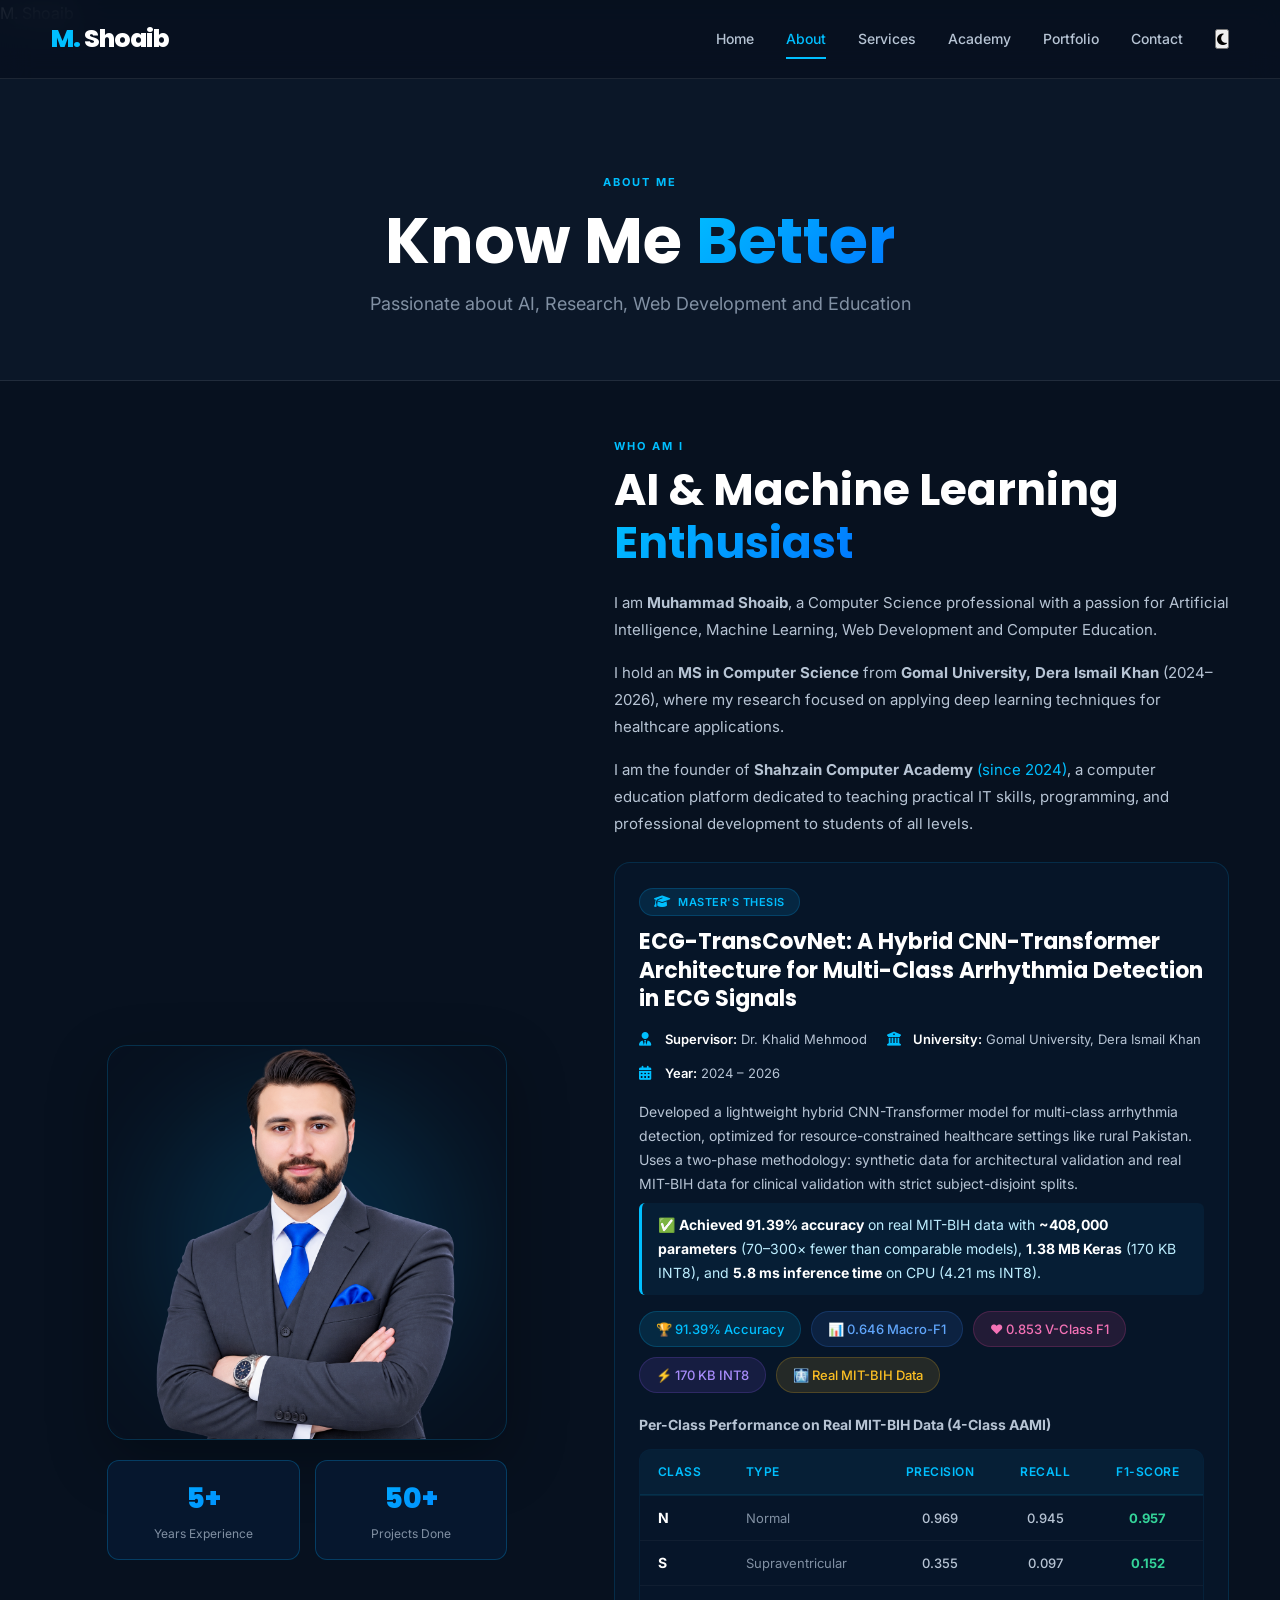
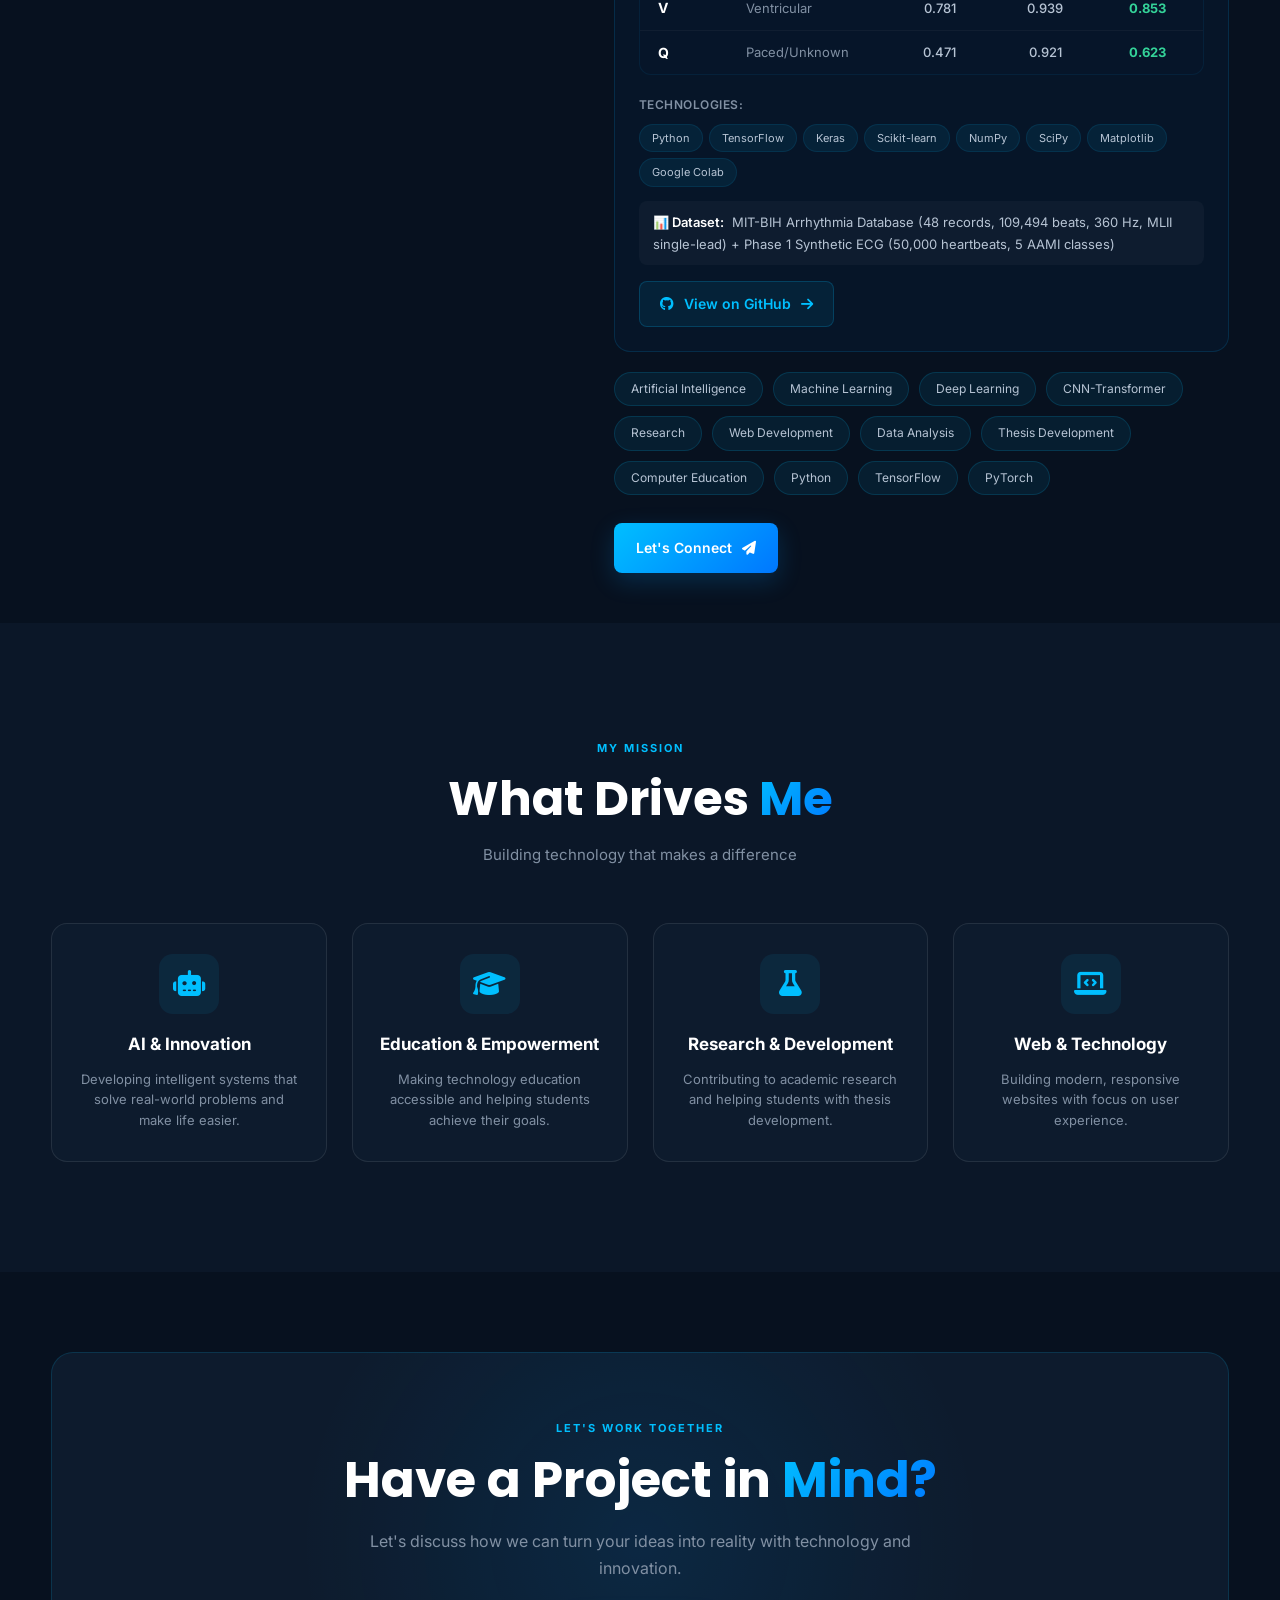
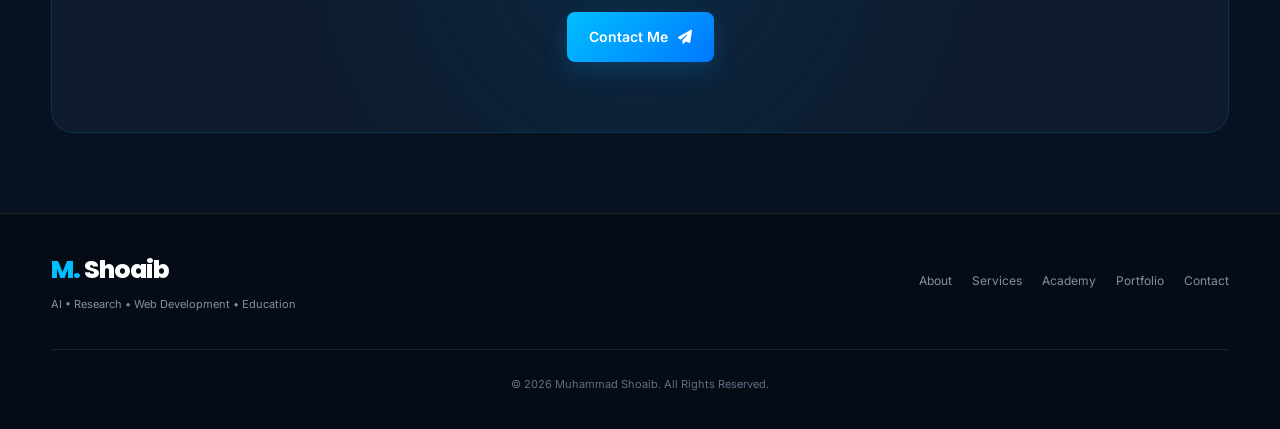
==== commit a1988d2c: "Update about.html" ====
--- a/about.html
+++ b/about.html
@@ -3,12 +3,7 @@
 
 <head>
 
-    <!-- =====================================================
-         BASIC META
-         ===================================================== -->
-
     <meta charset="UTF-8">
-
     <meta name="viewport" content="width=device-width, initial-scale=1.0">
 
     <meta name="description"
@@ -18,90 +13,56 @@
         content="Muhammad Shoaib, About Muhammad Shoaib, AI, Machine Learning, Research, Web Development, Computer Science, Thesis, Shahzain Computer Academy">
 
     <meta name="author" content="Muhammad Shoaib">
-
     <meta name="robots" content="index, follow">
 
-    <!-- =====================================================
-         CANONICAL URL
-         ===================================================== -->
-
-    <link rel="canonical" href="https://YOUR-DOMAIN.com/about.html">
-
-    <!-- =====================================================
-         OPEN GRAPH / SOCIAL SHARING
-         ===================================================== -->
+    <link rel="canonical" href="https://shoaibdraban-portfolio.netlify.app/about.html">
 
     <meta property="og:type" content="profile">
-
     <meta property="og:title" content="About Muhammad Shoaib | AI • Research • Web Development">
-
     <meta property="og:description"
         content="Learn more about Muhammad Shoaib, his research, AI and Machine Learning interests, web development work and computer education initiatives.">
-
-    <meta property="og:url" content="https://YOUR-DOMAIN.com/about.html">
-
-    <meta property="og:image" content="https://YOUR-DOMAIN.com/images/shoaib.png">
-
+    <meta property="og:url" content="https://shoaibdraban-portfolio.netlify.app/about.html">
+    <meta property="og:image" content="https://shoaibdraban-portfolio.netlify.app/images/poster1.png">
     <meta property="og:site_name" content="Muhammad Shoaib">
 
-    <!-- =====================================================
-         TWITTER CARD
-         ===================================================== -->
-
     <meta name="twitter:card" content="summary_large_image">
-
     <meta name="twitter:title" content="About Muhammad Shoaib | AI • Research • Web Development">
-
     <meta name="twitter:description"
         content="Learn more about Muhammad Shoaib, his research, AI and Machine Learning interests, web development work and computer education initiatives.">
-
-    <meta name="twitter:image" content="https://YOUR-DOMAIN.com/images/shoaib.png">
-
-    <!-- =====================================================
-         PAGE TITLE
-         ===================================================== -->
+    <meta name="twitter:image" content="https://shoaibdraban-portfolio.netlify.app/images/poster1.png">
 
     <title>About Me | Muhammad Shoaib — AI, Research & Web Development</title>
 
-
-    <!-- =====================================================
-         GOOGLE FONTS
-         ===================================================== -->
-
     <link rel="preconnect" href="https://fonts.googleapis.com">
-
     <link rel="preconnect" href="https://fonts.gstatic.com" crossorigin>
-
     <link
         href="https://fonts.googleapis.com/css2?family=Inter:wght@400;500;600;700;800&family=Poppins:wght@500;600;700;800&display=swap"
         rel="stylesheet">
 
-
-    <!-- =====================================================
-         FONT AWESOME
-         ===================================================== -->
-
     <link rel="stylesheet"
         href="https://cdnjs.cloudflare.com/ajax/libs/font-awesome/6.7.2/css/all.min.css">
 
-
-    <!-- =====================================================
-         FAVICON
-         ===================================================== -->
-
     <link rel="icon" type="image/png" href="images/favicon.png">
 
-
-    <!-- =====================================================
-         MAIN CSS
-         ===================================================== -->
-
     <link rel="stylesheet" href="css/style.css">
 
 </head>
 
 
 <body>
+
+    <!-- SCROLL PROGRESS BAR -->
+    <div class="scroll-progress" id="scroll-progress"></div>
+
+    <!-- PAGE LOADER -->
+    <div class="page-loader" id="page-loader">
+        <div class="loader-content">
+            <div class="loader-logo">M<span>.</span> Shoaib</div>
+            <div class="loader-bar">
+                <div class="loader-bar-fill"></div>
+            </div>
+        </div>
+    </div>
 
 
     <!-- =====================================================
@@ -112,33 +73,25 @@
 
         <div class="container nav-container">
 
-            <!-- LOGO -->
-
             <a href="index.html" class="logo" aria-label="Muhammad Shoaib Home">
                 <span>M.</span> Shoaib
             </a>
 
-
-            <!-- NAVIGATION -->
-
             <nav class="navbar" id="navbar" aria-label="Main Navigation">
 
                 <a href="index.html">Home</a>
-
                 <a href="about.html" class="active" aria-current="page">About</a>
-
                 <a href="services.html">Services</a>
-
                 <a href="academy.html">Academy</a>
-
                 <a href="portfolio.html">Portfolio</a>
-
                 <a href="contact.html">Contact</a>
 
+                <!-- THEME TOGGLE -->
+                <button class="theme-toggle" id="theme-toggle" type="button" aria-label="Toggle Theme">
+                    <i class="fas fa-moon" id="theme-icon"></i>
+                </button>
+
             </nav>
-
-
-            <!-- MOBILE MENU BUTTON -->
 
             <button class="menu-btn" id="menu-btn" type="button"
                 aria-label="Open Menu" aria-controls="navbar" aria-expanded="false">
@@ -159,11 +112,6 @@
 
     <main>
 
-
-        <!-- =================================================
-             PAGE HEADER
-             ================================================= -->
-
         <section class="page-header" aria-labelledby="page-title">
 
             <div class="container">
@@ -186,278 +134,245 @@
 
 
 
-       <!-- =================================================
-     ABOUT SECTION
-     ================================================= -->
-
-<section class="about-page section-padding" aria-labelledby="about-title">
-
-    <div class="container">
-
-        <div class="about-page-grid">
-
-            <!-- =========================================
-                 LEFT SIDE - IMAGE
-                 ========================================= -->
-
-            <div class="about-image-wrapper">
-
-                <div class="about-image-box">
-
-                    <div class="about-image-glow" aria-hidden="true"></div>
-
-                    <img
-                        src="images/shoaib.png"
-                        alt="Muhammad Shoaib"
-                        class="about-image"
-                        width="500"
-                        height="600"
-                        loading="lazy">
+        <section class="about-page section-padding" aria-labelledby="about-title">
+
+            <div class="container">
+
+                <div class="about-page-grid">
+
+                    <div class="about-image-wrapper">
+
+                        <div class="about-image-box">
+
+                            <div class="about-image-glow" aria-hidden="true"></div>
+
+                            <img
+                                src="images/shoaib.png"
+                                alt="Muhammad Shoaib"
+                                class="about-image"
+                                width="500"
+                                height="600"
+                                loading="lazy">
+
+                        </div>
+
+                        <div class="about-floating-stats">
+
+                            <div class="about-stat-item">
+                                <span class="about-stat-number">5+</span>
+                                <span class="about-stat-label">Years Experience</span>
+                            </div>
+
+                            <div class="about-stat-item">
+                                <span class="about-stat-number">50+</span>
+                                <span class="about-stat-label">Projects Done</span>
+                            </div>
+
+                        </div>
+
+                    </div>
+
+                    <div class="about-text-content">
+
+                        <span class="section-label">WHO AM I</span>
+
+                        <h2 id="about-title">AI &amp; Machine Learning <span>Enthusiast</span></h2>
+
+                        <p>
+                            I am <strong>Muhammad Shoaib</strong>, a Computer Science professional
+                            with a passion for Artificial Intelligence, Machine Learning,
+                            Web Development and Computer Education.
+                        </p>
+
+                        <p>
+                            I hold an <strong>MS in Computer Science</strong> from
+                            <strong>Gomal University, Dera Ismail Khan</strong> (2024–2026),
+                            where my research focused on applying deep learning techniques
+                            for healthcare applications.
+                        </p>
+
+                        <p>
+                            I am the founder of <strong>Shahzain Computer Academy</strong>
+                            <span style="color: var(--primary);">(since 2024)</span>,
+                            a computer education platform dedicated to teaching practical
+                            IT skills, programming, and professional development to
+                            students of all levels.
+                        </p>
+
+                        <!-- THESIS SECTION -->
+                        <section class="thesis-section" aria-labelledby="thesis-title">
+
+                            <div class="thesis-badge">
+                                <i class="fas fa-graduation-cap" aria-hidden="true"></i>
+                                Master's Thesis
+                            </div>
+
+                            <h3 class="thesis-title" id="thesis-title">
+                                ECG-TransCovNet: A Hybrid CNN-Transformer Architecture
+                                for Multi-Class Arrhythmia Detection in ECG Signals
+                            </h3>
+
+                            <div class="thesis-meta">
+
+                                <div class="thesis-meta-item">
+                                    <i class="fas fa-user-tie" aria-hidden="true"></i>
+                                    <span><strong>Supervisor:</strong> Dr. Khalid Mehmood</span>
+                                </div>
+
+                                <div class="thesis-meta-item">
+                                    <i class="fas fa-university" aria-hidden="true"></i>
+                                    <span><strong>University:</strong> Gomal University, Dera Ismail Khan</span>
+                                </div>
+
+                                <div class="thesis-meta-item">
+                                    <i class="fas fa-calendar-alt" aria-hidden="true"></i>
+                                    <span><strong>Year:</strong> 2024 – 2026</span>
+                                </div>
+
+                            </div>
+
+                            <div class="thesis-description">
+
+                                <p>
+                                    Developed a lightweight hybrid CNN-Transformer model for
+                                    multi-class arrhythmia detection, optimized for
+                                    resource-constrained healthcare settings like rural Pakistan.
+                                    Uses a two-phase methodology: synthetic data for architectural
+                                    validation and real MIT-BIH data for clinical validation with
+                                    strict subject-disjoint splits.
+                                </p>
+
+                                <p class="thesis-highlight">
+                                    ✅ <strong>Achieved 91.39% accuracy</strong> on real MIT-BIH data with
+                                    <strong>~408,000 parameters</strong> (70–300× fewer than comparable models),
+                                    <strong>1.38 MB Keras</strong> (170 KB INT8), and
+                                    <strong>5.8 ms inference time</strong> on CPU (4.21 ms INT8).
+                                </p>
+
+                            </div>
+
+                            <div class="thesis-results-badges">
+                                <span class="result-badge accuracy">🏆 91.39% Accuracy</span>
+                                <span class="result-badge f1">📊 0.646 Macro-F1</span>
+                                <span class="result-badge vclass">❤️ 0.853 V-Class F1</span>
+                                <span class="result-badge size">⚡ 170 KB INT8</span>
+                                <span class="result-badge data">🩻 Real MIT-BIH Data</span>
+                            </div>
+
+                            <div class="thesis-performance">
+                                <h4>Per-Class Performance on Real MIT-BIH Data (4-Class AAMI)</h4>
+                                <div class="table-wrapper">
+                                    <table class="performance-table">
+                                        <thead>
+                                            <tr>
+                                                <th>Class</th>
+                                                <th>Type</th>
+                                                <th>Precision</th>
+                                                <th>Recall</th>
+                                                <th>F1-Score</th>
+                                            </tr>
+                                        </thead>
+                                        <tbody>
+                                            <tr>
+                                                <td><strong>N</strong></td>
+                                                <td>Normal</td>
+                                                <td>0.969</td>
+                                                <td>0.945</td>
+                                                <td><strong>0.957</strong></td>
+                                            </tr>
+                                            <tr>
+                                                <td><strong>S</strong></td>
+                                                <td>Supraventricular</td>
+                                                <td>0.355</td>
+                                                <td>0.097</td>
+                                                <td><strong>0.152</strong></td>
+                                            </tr>
+                                            <tr>
+                                                <td><strong>V</strong></td>
+                                                <td>Ventricular</td>
+                                                <td>0.781</td>
+                                                <td>0.939</td>
+                                                <td><strong>0.853</strong></td>
+                                            </tr>
+                                            <tr>
+                                                <td><strong>Q</strong></td>
+                                                <td>Paced/Unknown</td>
+                                                <td>0.471</td>
+                                                <td>0.921</td>
+                                                <td><strong>0.623</strong></td>
+                                            </tr>
+                                        </tbody>
+                                    </table>
+                                </div>
+                            </div>
+
+                            <div class="thesis-tech">
+
+                                <span class="tech-label">Technologies:</span>
+
+                                <div class="tech-tags">
+
+                                    <span class="tech-tag">Python</span>
+                                    <span class="tech-tag">TensorFlow</span>
+                                    <span class="tech-tag">Keras</span>
+                                    <span class="tech-tag">Scikit-learn</span>
+                                    <span class="tech-tag">NumPy</span>
+                                    <span class="tech-tag">SciPy</span>
+                                    <span class="tech-tag">Matplotlib</span>
+                                    <span class="tech-tag">Google Colab</span>
+
+                                </div>
+
+                            </div>
+
+                            <div class="thesis-dataset">
+
+                                <span class="dataset-label">📊 Dataset:</span>
+
+                                <span class="dataset-text">
+                                    MIT-BIH Arrhythmia Database (48 records, 109,494 beats,
+                                    360 Hz, MLII single-lead) + Phase 1 Synthetic ECG
+                                    (50,000 heartbeats, 5 AAMI classes)
+                                </span>
+
+                            </div>
+
+                            <a href="https://github.com/Shoaibdraban/ECG-TransCovNet" target="_blank" rel="noopener noreferrer" class="thesis-github-link">
+                                <i class="fab fa-github" aria-hidden="true"></i>
+                                View on GitHub
+                                <i class="fas fa-arrow-right" aria-hidden="true"></i>
+                            </a>
+
+                        </section>
+
+                        <div class="about-skills" aria-label="Skills">
+
+                            <span class="skill-tag">Artificial Intelligence</span>
+                            <span class="skill-tag">Machine Learning</span>
+                            <span class="skill-tag">Deep Learning</span>
+                            <span class="skill-tag">CNN-Transformer</span>
+                            <span class="skill-tag">Research</span>
+                            <span class="skill-tag">Web Development</span>
+                            <span class="skill-tag">Data Analysis</span>
+                            <span class="skill-tag">Thesis Development</span>
+                            <span class="skill-tag">Computer Education</span>
+                            <span class="skill-tag">Python</span>
+                            <span class="skill-tag">TensorFlow</span>
+                            <span class="skill-tag">PyTorch</span>
+
+                        </div>
+
+                        <a href="contact.html" class="btn btn-primary">
+                            Let's Connect <i class="fas fa-paper-plane" aria-hidden="true"></i>
+                        </a>
+
+                    </div>
 
                 </div>
 
-                <!-- Floating Stats -->
-                <div class="about-floating-stats">
-
-                    <div class="about-stat-item">
-
-                        <span class="about-stat-number">5+</span>
-
-                        <span class="about-stat-label">Years Experience</span>
-
-                    </div>
-
-                    <div class="about-stat-item">
-
-                        <span class="about-stat-number">50+</span>
-
-                        <span class="about-stat-label">Projects Done</span>
-
-                    </div>
-
-                </div>
-
             </div>
 
-            <!-- =========================================
-                 RIGHT SIDE - TEXT CONTENT
-                 ========================================= -->
-
-            <div class="about-text-content">
-
-                <span class="section-label">WHO AM I</span>
-
-                <h2 id="about-title">AI &amp; Machine Learning <span>Enthusiast</span></h2>
-
-                <p>
-                    I am <strong>Muhammad Shoaib</strong>, a Computer Science professional
-                    with a passion for Artificial Intelligence, Machine Learning,
-                    Web Development and Computer Education.
-                </p>
-
-                <p>
-                    I hold an <strong>MS in Computer Science</strong> from
-                    <strong>Gomal University, Dera Ismail Khan</strong> (2024–2026),
-                    where my research focused on applying deep learning techniques
-                    for healthcare applications.
-                </p>
-
-                <p>
-                    I am the founder of <strong>Shahzain Computer Academy</strong>
-                    <span style="color: var(--primary);">(since 2024)</span>,
-                    a computer education platform dedicated to teaching practical
-                    IT skills, programming, and professional development to
-                    students of all levels.
-                </p>
-
-                <!-- THESIS SECTION -->
-                <section class="thesis-section" aria-labelledby="thesis-title">
-
-                    <div class="thesis-badge">
-                        <i class="fas fa-graduation-cap" aria-hidden="true"></i>
-                        Master's Thesis
-                    </div>
-
-                    <h3 class="thesis-title" id="thesis-title">
-                        ECG-TransCovNet: A Hybrid CNN-Transformer Architecture
-                        for Multi-Class Arrhythmia Detection in ECG Signals
-                    </h3>
-
-                    <!-- Thesis Meta -->
-                    <div class="thesis-meta">
-
-                        <div class="thesis-meta-item">
-                            <i class="fas fa-user-tie" aria-hidden="true"></i>
-                            <span><strong>Supervisor:</strong> Dr. Khalid Mehmood</span>
-                        </div>
-
-                        <div class="thesis-meta-item">
-                            <i class="fas fa-university" aria-hidden="true"></i>
-                            <span><strong>University:</strong> Gomal University, Dera Ismail Khan</span>
-                        </div>
-
-                        <div class="thesis-meta-item">
-                            <i class="fas fa-calendar-alt" aria-hidden="true"></i>
-                            <span><strong>Year:</strong> 2024 – 2026</span>
-                        </div>
-
-                    </div>
-
-                    <!-- Thesis Description -->
-                    <div class="thesis-description">
-
-                        <p>
-                            Developed a lightweight hybrid CNN-Transformer model for
-                            multi-class arrhythmia detection, optimized for
-                            resource-constrained healthcare settings like rural Pakistan.
-                            Successfully bridged the synthetic-real domain gap through transfer learning.
-                        </p>
-
-                        <p class="thesis-highlight">
-                            ✅ <strong>Achieved 98.40% accuracy</strong> on real MIT-BIH data with
-                            <strong>203,461 parameters</strong> (530× fewer than comparable models),
-                            <strong>0.79 MB model size</strong> (44% smaller), and
-                            <strong>5.84 ms inference time</strong> on CPU.
-                        </p>
-
-                    </div>
-
-                    <!-- RESULTS BADGES -->
-                    <div class="thesis-results-badges">
-                        <span class="result-badge accuracy">🏆 98.40% Accuracy</span>
-                        <span class="result-badge f1">📊 98.39% F1-Score</span>
-                        <span class="result-badge vclass">❤️ 96.31% V-Class F1</span>
-                        <span class="result-badge size">⚡ 0.79 MB Model</span>
-                        <span class="result-badge data">🩻 Real MIT-BIH Data</span>
-                    </div>
-
-                    <!-- PER-CLASS PERFORMANCE TABLE -->
-                    <div class="thesis-performance">
-                        <h4>Per-Class Performance on Real Data</h4>
-                        <div class="table-wrapper">
-                            <table class="performance-table">
-                                <thead>
-                                    <tr>
-                                        <th>Class</th>
-                                        <th>Type</th>
-                                        <th>Precision</th>
-                                        <th>Recall</th>
-                                        <th>F1-Score</th>
-                                    </tr>
-                                </thead>
-                                <tbody>
-                                    <tr>
-                                        <td><strong>N</strong></td>
-                                        <td>Normal</td>
-                                        <td>99%</td>
-                                        <td>99%</td>
-                                        <td><strong>99%</strong></td>
-                                    </tr>
-                                    <tr>
-                                        <td><strong>S</strong></td>
-                                        <td>Supraventricular</td>
-                                        <td>93%</td>
-                                        <td>79%</td>
-                                        <td><strong>85%</strong></td>
-                                    </tr>
-                                    <tr>
-                                        <td><strong>V</strong></td>
-                                        <td>Ventricular</td>
-                                        <td>96%</td>
-                                        <td>97%</td>
-                                        <td><strong>96%</strong></td>
-                                    </tr>
-                                    <tr>
-                                        <td><strong>F</strong></td>
-                                        <td>Fusion</td>
-                                        <td>89%</td>
-                                        <td>81%</td>
-                                        <td><strong>85%</strong></td>
-                                    </tr>
-                                    <tr>
-                                        <td><strong>Q</strong></td>
-                                        <td>Unknown</td>
-                                        <td>96%</td>
-                                        <td>99%</td>
-                                        <td><strong>97%</strong></td>
-                                    </tr>
-                                </tbody>
-                            </table>
-                        </div>
-                    </div>
-
-                    <!-- TECHNOLOGIES -->
-                    <div class="thesis-tech">
-
-                        <span class="tech-label">Technologies:</span>
-
-                        <div class="tech-tags">
-
-                            <span class="tech-tag">Python</span>
-                            <span class="tech-tag">TensorFlow</span>
-                            <span class="tech-tag">Keras</span>
-                            <span class="tech-tag">PyTorch</span>
-                            <span class="tech-tag">Scikit-learn</span>
-                            <span class="tech-tag">NumPy</span>
-                            <span class="tech-tag">SciPy</span>
-                            <span class="tech-tag">Matplotlib</span>
-                            <span class="tech-tag">Google Colab</span>
-
-                        </div>
-
-                    </div>
-
-                    <!-- DATASET -->
-                    <div class="thesis-dataset">
-
-                        <span class="dataset-label">📊 Dataset:</span>
-
-                        <span class="dataset-text">
-                            MIT-BIH Arrhythmia Database (50,000 synthetic heartbeats,
-                            5 AAMI classes: N, S, V, F, Q) + Real MIT-BIH Data (101,362 beats) for validation
-                        </span>
-
-                    </div>
-
-                    <!-- GITHUB LINK -->
-                    <a href="https://github.com/Shoaibdraban/ECG-TransCovNet" target="_blank" rel="noopener noreferrer" class="thesis-github-link">
-                        <i class="fab fa-github" aria-hidden="true"></i>
-                        View on GitHub
-                        <i class="fas fa-arrow-right" aria-hidden="true"></i>
-                    </a>
-
-                </section>
-
-                <!-- SKILLS -->
-                <div class="about-skills" aria-label="Skills">
-
-                    <span class="skill-tag">Artificial Intelligence</span>
-                    <span class="skill-tag">Machine Learning</span>
-                    <span class="skill-tag">Deep Learning</span>
-                    <span class="skill-tag">CNN-Transformer</span>
-                    <span class="skill-tag">Research</span>
-                    <span class="skill-tag">Web Development</span>
-                    <span class="skill-tag">Data Analysis</span>
-                    <span class="skill-tag">Thesis Development</span>
-                    <span class="skill-tag">Computer Education</span>
-                    <span class="skill-tag">Python</span>
-                    <span class="skill-tag">TensorFlow</span>
-                    <span class="skill-tag">PyTorch</span>
-
-                </div>
-
-                <!-- CTA BUTTON -->
-                <a href="contact.html" class="btn btn-primary">
-                    Let's Connect <i class="fas fa-paper-plane" aria-hidden="true"></i>
-                </a>
-
-            </div>
-
-        </div>
-
-    </div>
-
-</section>
+        </section>
 
 
 
@@ -483,8 +398,6 @@
 
                 <div class="mission-grid">
 
-                    <!-- Mission 1 -->
-
                     <article class="mission-card">
 
                         <div class="mission-icon" aria-hidden="true">
@@ -500,8 +413,6 @@
 
                     </article>
 
-                    <!-- Mission 2 -->
-
                     <article class="mission-card">
 
                         <div class="mission-icon" aria-hidden="true">
@@ -517,8 +428,6 @@
 
                     </article>
 
-                    <!-- Mission 3 -->
-
                     <article class="mission-card">
 
                         <div class="mission-icon" aria-hidden="true">
@@ -533,8 +442,6 @@
                         </p>
 
                     </article>
-
-                    <!-- Mission 4 -->
 
                     <article class="mission-card">
 
@@ -600,8 +507,6 @@
 
         <div class="container footer-content">
 
-            <!-- FOOTER BRAND -->
-
             <div class="footer-brand">
 
                 <a href="index.html" class="logo" aria-label="Muhammad Shoaib Home">
@@ -612,24 +517,16 @@
 
             </div>
 
-            <!-- FOOTER NAVIGATION -->
-
             <nav class="footer-links" aria-label="Footer Navigation">
 
                 <a href="about.html" aria-current="page">About</a>
-
                 <a href="services.html">Services</a>
-
                 <a href="academy.html">Academy</a>
-
                 <a href="portfolio.html">Portfolio</a>
-
                 <a href="contact.html">Contact</a>
 
             </nav>
 
-            <!-- COPYRIGHT -->
-
             <p class="copyright">
 
                 © <span id="year"></span> Muhammad Shoaib. All Rights Reserved.
@@ -642,13 +539,8 @@
 
 
 
-    <!-- =====================================================
-         JAVASCRIPT
-         ===================================================== -->
-
     <script src="js/script.js"></script>
 
-
 </body>
 
 </html>
--- a/css/style.css
+++ b/css/style.css
@@ -1,1354 +1,648 @@
 /* =====================================================
    MUHAMMAD SHOAIB PERSONAL PORTFOLIO WEBSITE
-   Main Stylesheet — Complete (All Pages)
+   Clean CSS — No Duplications
    Premium Dark Technology Theme
    Fully Responsive
    ===================================================== */
 
-
 /* =====================================================
    ROOT VARIABLES
    ===================================================== */
 
 :root {
-
     --primary: #00bfff;
     --primary-dark: #008dcc;
-
     --background: #07111f;
     --background-light: #0b1728;
-
     --card: #0d1b2d;
     --card-light: #11243a;
-
     --text: #ffffff;
     --text-light: #b7c4d4;
     --text-muted: #8190a3;
-
     --border: rgba(255, 255, 255, 0.09);
-
-    --gradient:
-        linear-gradient(
-            135deg,
-            #00bfff,
-            #0077ff
-        );
-
+    --gradient: linear-gradient(135deg, #00bfff, #0077ff);
     --container: 1180px;
-
-    --transition:
-        all 0.3s ease;
-}
-
-
-/* =====================================================
-   RESET
-   ===================================================== */
-
-* {
-    margin: 0;
-    padding: 0;
-    box-sizing: border-box;
-}
-
+    --transition: all 0.3s ease;
+}
+
+/* =====================================================
+   RESET & BASE
+   ===================================================== */
+
+* { margin: 0; padding: 0; box-sizing: border-box; }
 
 html {
     scroll-behavior: smooth;
     overflow-x: hidden;
 }
 
-
 body {
     font-family: "Inter", sans-serif;
-
     background: var(--background);
-
     color: var(--text);
-
     line-height: 1.7;
-
     overflow-x: hidden;
-
     min-width: 0;
 }
 
-
-a {
-    text-decoration: none;
-    color: inherit;
-}
-
-
-img {
-    max-width: 100%;
-    display: block;
-}
-
-
-button {
-    font-family: inherit;
-}
-
-
-/* Prevent long text from creating horizontal overflow */
-
-h1,
-h2,
-h3,
-p,
-a,
-span,
-small {
-    overflow-wrap: break-word;
-}
-
+a { text-decoration: none; color: inherit; }
+img { max-width: 100%; display: block; }
+button { font-family: inherit; }
+
+h1, h2, h3, p, a, span, small { overflow-wrap: break-word; }
 
 /* =====================================================
    CONTAINER
    ===================================================== */
 
 .container {
-
     width: min(92%, var(--container));
-
     margin-left: auto;
     margin-right: auto;
 }
 
-
-/* =====================================================
-   HEADER
+/* =====================================================
+   HEADER & NAVIGATION
    ===================================================== */
 
 .header {
-
     position: fixed;
-
     top: 0;
     left: 0;
-
     width: 100%;
-
     z-index: 1000;
-
-    background:
-        rgba(7, 17, 31, 0.88);
-
+    background: rgba(7, 17, 31, 0.88);
     backdrop-filter: blur(15px);
     -webkit-backdrop-filter: blur(15px);
-
-    border-bottom:
-        1px solid var(--border);
-}
-
+    border-bottom: 1px solid var(--border);
+}
 
 .nav-container {
-
     height: 78px;
-
-    display: flex;
-
-    align-items: center;
-
+    display: flex;
+    align-items: center;
     justify-content: space-between;
-
     gap: 20px;
 }
 
-
-/* =====================================================
-   LOGO
-   ===================================================== */
-
 .logo {
-
     font-family: "Poppins", sans-serif;
-
     font-size: 25px;
-
     font-weight: 800;
-
     letter-spacing: -1px;
-
     white-space: nowrap;
 }
-
-
-.logo span {
-    color: var(--primary);
-}
-
-
-/* =====================================================
-   NAVIGATION
-   ===================================================== */
+.logo span { color: var(--primary); }
 
 .navbar {
-
-    display: flex;
-
-    align-items: center;
-
+    display: flex;
+    align-items: center;
     gap: 32px;
 }
 
-
 .navbar a {
-
     position: relative;
-
-    color: var(--text-light);
-
+    color: var(--text-light);
     font-size: 14px;
-
     font-weight: 500;
-
     transition: var(--transition);
-
     white-space: nowrap;
 }
 
-
 .navbar a::after {
-
     content: "";
-
     position: absolute;
-
     width: 0;
-
     height: 2px;
-
     left: 0;
-
     bottom: -8px;
-
     background: var(--primary);
-
     transition: var(--transition);
 }
-
 
 .navbar a:hover,
 .navbar a.active {
-
-    color: var(--primary);
-}
-
+    color: var(--primary);
+}
 
 .navbar a:hover::after,
 .navbar a.active::after {
-
     width: 100%;
 }
 
-
-/* =====================================================
-   MOBILE MENU BUTTON
-   ===================================================== */
-
 .menu-btn {
-
     display: none;
-
     border: none;
-
     background: transparent;
-
     color: white;
-
     font-size: 24px;
-
     cursor: pointer;
-
     padding: 5px;
 }
 
+/* =====================================================
+   BUTTONS
+   ===================================================== */
+
+.btn {
+    display: inline-flex;
+    align-items: center;
+    justify-content: center;
+    gap: 10px;
+    padding: 13px 22px;
+    border-radius: 8px;
+    font-size: 14px;
+    font-weight: 600;
+    transition: var(--transition);
+    max-width: 100%;
+}
+
+.btn-primary {
+    background: var(--gradient);
+    color: white;
+    box-shadow: 0 8px 25px rgba(0, 153, 255, 0.2);
+}
+.btn-primary:hover {
+    transform: translateY(-3px);
+    box-shadow: 0 12px 30px rgba(0, 153, 255, 0.3);
+}
+
+.btn-outline {
+    border: 1px solid var(--border);
+    color: white;
+    background: rgba(255, 255, 255, 0.03);
+}
+.btn-outline:hover {
+    border-color: var(--primary);
+    color: var(--primary);
+    transform: translateY(-3px);
+}
+
+.btn-sm {
+    padding: 10px 18px;
+    font-size: 12px;
+    align-self: flex-start;
+}
+
+.btn-lg {
+    padding: 16px 32px;
+    font-size: 16px;
+    min-height: 56px;
+}
 
 /* =====================================================
    HERO
    ===================================================== */
 
 .hero {
-
     min-height: 100vh;
-
     position: relative;
-
-    display: flex;
-
-    align-items: center;
-
+    display: flex;
+    align-items: center;
     justify-content: center;
-
     padding-top: 78px;
-
     padding-bottom: 30px;
-
     overflow: hidden;
 }
 
-
-/* =====================================================
-   HERO GRID BACKGROUND
-   ===================================================== */
-
 .hero-grid {
-
     position: absolute;
-
     inset: 0;
-
     background-image:
-
-        linear-gradient(
-            rgba(0, 191, 255, 0.035) 1px,
-            transparent 1px
-        ),
-
-        linear-gradient(
-            90deg,
-            rgba(0, 191, 255, 0.035) 1px,
-            transparent 1px
-        );
-
+        linear-gradient(rgba(0, 191, 255, 0.035) 1px, transparent 1px),
+        linear-gradient(90deg, rgba(0, 191, 255, 0.035) 1px, transparent 1px);
     background-size: 55px 55px;
-
-    mask-image:
-        linear-gradient(
-            to bottom,
-            black,
-            transparent
-        );
-
-    -webkit-mask-image:
-        linear-gradient(
-            to bottom,
-            black,
-            transparent
-        );
-}
-
-
-/* =====================================================
-   HERO CONTAINER
-   ===================================================== */
+    mask-image: linear-gradient(to bottom, black, transparent);
+    -webkit-mask-image: linear-gradient(to bottom, black, transparent);
+}
 
 .hero-container {
-
     position: relative;
-
     display: grid;
-
-    grid-template-columns:
-        minmax(0, 1fr)
-        minmax(0, 1fr);
-
-    align-items: center;
-
+    grid-template-columns: 1fr 1fr;
+    align-items: center;
     gap: 40px;
-
     padding: 20px 0;
-
     width: 100%;
-
     max-width: 1200px;
-
     margin: 0 auto;
 }
 
-
-/* =====================================================
-   HERO CONTENT
-   ===================================================== */
-
 .hero-content {
-
     position: relative;
-
     z-index: 5;
-
     padding: 10px 0;
-
     min-width: 0;
 }
 
-
 .hero-badge {
-
     display: inline-flex;
-
-    align-items: center;
-
+    align-items: center;
     gap: 9px;
-
     padding: 8px 15px;
-
     margin-bottom: 22px;
-
-    border:
-        1px solid
-        rgba(0, 191, 255, 0.25);
-
-    background:
-        rgba(0, 191, 255, 0.07);
-
+    border: 1px solid rgba(0, 191, 255, 0.25);
+    background: rgba(0, 191, 255, 0.07);
     border-radius: 50px;
-
     color: #bdeeff;
-
     font-size: 12px;
-
     font-weight: 600;
 }
 
-
 .status-dot {
-
     width: 8px;
     height: 8px;
-
     min-width: 8px;
-
     border-radius: 50%;
-
     background: #28e07d;
-
-    box-shadow:
-        0 0 12px #28e07d;
-}
-
+    box-shadow: 0 0 12px #28e07d;
+}
 
 .hero-intro {
-
-    color: var(--primary);
-
+    color: var(--primary);
     font-size: 18px;
-
     font-weight: 600;
-
     margin-bottom: 4px;
 }
 
-
 .hero h1 {
-
     font-family: "Poppins", sans-serif;
-
-    font-size:
-        clamp(
-            48px,
-            6vw,
-            78px
-        );
-
+    font-size: clamp(48px, 6vw, 78px);
     line-height: 1.08;
-
     letter-spacing: -3px;
-
     margin-bottom: 15px;
-
     max-width: 100%;
 }
-
 
 .hero h1 span,
 .hero h2 span,
 .section-heading h2 span,
 .academy-content h2 span,
 .cta-box h2 span {
-
     background: var(--gradient);
-
     -webkit-background-clip: text;
-
     background-clip: text;
-
     color: transparent;
 }
 
-
 .hero h2 {
-
-    font-size:
-        clamp(
-            20px,
-            2.5vw,
-            29px
-        );
-
+    font-size: clamp(20px, 2.5vw, 29px);
     line-height: 1.4;
-
     color: #d9e4ef;
-
     font-weight: 600;
-
     margin-bottom: 22px;
 }
 
-
-.typing-text {
-    color: var(--primary);
-}
-
+.typing-text { color: var(--primary); }
 
 .hero-description {
-
     max-width: 680px;
-
-    color: var(--text-light);
-
+    color: var(--text-light);
     font-size: 16px;
-
     margin-bottom: 32px;
-
     line-height: 1.8;
 }
 
-
-/* =====================================================
-   HERO BUTTONS
-   ===================================================== */
-
 .hero-buttons {
-
-    display: flex;
-
+    display: flex;
     flex-wrap: wrap;
-
     gap: 14px;
-
     margin-bottom: 28px;
 }
 
-
-.btn {
-
-    display: inline-flex;
-
-    align-items: center;
-
-    justify-content: center;
-
+.hero-social {
+    display: flex;
     gap: 10px;
-
-    padding: 13px 22px;
-
-    border-radius: 8px;
-
-    font-size: 14px;
-
-    font-weight: 600;
-
-    transition: var(--transition);
-
-    max-width: 100%;
-}
-
-
-.btn-primary {
-
-    background: var(--gradient);
-
-    color: white;
-
-    box-shadow:
-        0 8px 25px
-        rgba(0, 153, 255, 0.2);
-}
-
-
-.btn-primary:hover {
-
-    transform: translateY(-3px);
-
-    box-shadow:
-        0 12px 30px
-        rgba(0, 153, 255, 0.3);
-}
-
-
-.btn-outline {
-
-    border:
-        1px solid
-        var(--border);
-
-    color: white;
-
-    background:
-        rgba(255, 255, 255, 0.03);
-}
-
-
-.btn-outline:hover {
-
-    border-color: var(--primary);
-
-    color: var(--primary);
-
-    transform: translateY(-3px);
-}
-
-
-/* =====================================================
-   SOCIAL
-   ===================================================== */
-
-.hero-social {
-
-    display: flex;
-
-    gap: 10px;
-
     flex-wrap: wrap;
 }
 
-
 .hero-social a {
-
     width: 40px;
     height: 40px;
-
-    display: flex;
-
-    align-items: center;
-
+    display: flex;
+    align-items: center;
     justify-content: center;
-
     border-radius: 8px;
-
-    background:
-        rgba(255, 255, 255, 0.04);
-
-    border:
-        1px solid
-        var(--border);
-
-    color: var(--text-light);
-
+    background: rgba(255, 255, 255, 0.04);
+    border: 1px solid var(--border);
+    color: var(--text-light);
     transition: var(--transition);
 }
 
-
 .hero-social a:hover {
-
-    color: var(--primary);
-
+    color: var(--primary);
     border-color: var(--primary);
-
     transform: translateY(-3px);
 }
 
-
 /* =====================================================
    HERO VISUAL
    ===================================================== */
 
 .hero-visual {
-
     position: relative;
-
-    display: flex;
-
-    align-items: center;
-
+    display: flex;
+    align-items: center;
     justify-content: center;
-
     min-height: 560px;
-
     width: 100%;
-
     min-width: 0;
-
     overflow: visible;
 }
 
-
 .profile-wrapper {
-
     position: relative;
-
-    display: flex;
-
-    align-items: center;
-
+    display: flex;
+    align-items: center;
     justify-content: center;
-
     width: 100%;
-
     height: 100%;
-
     min-height: 560px;
 }
 
-
-/* =====================================================
-   PROFILE CARD
-   ===================================================== */
-
 .profile-card {
-
     position: relative;
-
     width: 400px;
-
     height: 520px;
-
-    display: flex;
-
+    display: flex;
     align-items: flex-end;
-
     justify-content: center;
-
     z-index: 2;
-
     flex-shrink: 0;
 }
 
-
 .profile-photo {
-
     position: relative;
-
     z-index: 3;
-
     width: 100%;
-
     height: 100%;
-
     object-fit: contain;
-
     object-position: center bottom;
-
-    filter:
-        drop-shadow(
-            0 0 25px
-            rgba(0, 174, 255, 0.25)
-        );
-
+    filter: drop-shadow(0 0 25px rgba(0, 174, 255, 0.25));
     transition: transform 0.3s ease;
 }
 
-
-/* =====================================================
-   BLUE GLOW
-   ===================================================== */
-
 .profile-glow {
-
     position: absolute;
-
     width: 380px;
     height: 380px;
-
     border-radius: 50%;
-
     left: 50%;
     top: 50%;
-
-    transform:
-        translate(-50%, -50%);
-
-    background:
-        rgba(0, 174, 255, 0.22);
-
+    transform: translate(-50%, -50%);
+    background: rgba(0, 174, 255, 0.22);
     filter: blur(70px);
-
     z-index: 1;
-
-    animation:
-        glowPulse 4s
-        ease-in-out
-        infinite;
-}
-
-
-/* =====================================================
-   TECHNOLOGY CIRCLES
-   ===================================================== */
+    animation: glowPulse 4s ease-in-out infinite;
+}
 
 .tech-circle {
-
     position: absolute;
-
     border-radius: 50%;
-
     pointer-events: none;
-
     left: 50%;
     top: 50%;
-
-    transform:
-        translate(-50%, -50%);
-}
-
+    transform: translate(-50%, -50%);
+}
 
 .circle-one {
-
     width: 500px;
     height: 500px;
-
-    border:
-        1px solid
-        rgba(0, 174, 255, 0.16);
-
-    box-shadow:
-        0 0 80px
-        rgba(0, 174, 255, 0.04);
-}
-
+    border: 1px solid rgba(0, 174, 255, 0.16);
+    box-shadow: 0 0 80px rgba(0, 174, 255, 0.04);
+}
 
 .circle-two {
-
     width: 400px;
     height: 400px;
-
-    border:
-        1px dashed
-        rgba(0, 191, 255, 0.25);
-
-    animation:
-        rotateCircle
-        28s
-        linear
-        infinite;
-}
-
+    border: 1px dashed rgba(0, 191, 255, 0.25);
+    animation: rotateCircle 28s linear infinite;
+}
 
 .circle-three {
-
     width: 600px;
     height: 600px;
-
-    border:
-        1px solid
-        rgba(0, 191, 255, 0.07);
-}
-
+    border: 1px solid rgba(0, 191, 255, 0.07);
+}
 
 /* =====================================================
    FLOATING CARDS
    ===================================================== */
 
 .floating-card {
-
     position: absolute;
-
     z-index: 10;
-
-    display: flex;
-
-    align-items: center;
-
+    display: flex;
+    align-items: center;
     gap: 14px;
-
     min-width: 220px;
-
     max-width: 270px;
-
     padding: 14px 20px;
-
-    background:
-        rgba(7, 25, 48, 0.95);
-
-    border:
-        1px solid
-        rgba(0, 174, 255, 0.45);
-
+    background: rgba(7, 25, 48, 0.95);
+    border: 1px solid rgba(0, 174, 255, 0.45);
     border-radius: 16px;
-
-    box-shadow:
-
-        0 10px 35px
-        rgba(0, 0, 0, 0.35),
-
-        0 0 25px
-        rgba(0, 174, 255, 0.08);
-
+    box-shadow: 0 10px 35px rgba(0, 0, 0, 0.35), 0 0 25px rgba(0, 174, 255, 0.08);
     backdrop-filter: blur(12px);
-
     -webkit-backdrop-filter: blur(12px);
-
-    animation:
-        floatingCard
-        4s
-        ease-in-out
-        infinite;
-}
-
-
-/* =====================================================
-   CARD ICON
-   ===================================================== */
+    animation: floatingCard 4s ease-in-out infinite;
+}
 
 .card-icon {
-
     width: 46px;
     height: 46px;
-
     min-width: 46px;
-
-    display: flex;
-
-    align-items: center;
-
+    display: flex;
+    align-items: center;
     justify-content: center;
-
     border-radius: 12px;
-
-    background:
-        rgba(0, 174, 255, 0.12);
-
+    background: rgba(0, 174, 255, 0.12);
     color: #00aeff;
-
     font-size: 20px;
 }
 
-
-/* =====================================================
-   CARD TEXT
-   ===================================================== */
-
 .floating-card strong {
-
     display: block;
-
     color: #ffffff;
-
     font-size: 16px;
-
     font-weight: 700;
-
     margin-bottom: 4px;
-
     white-space: nowrap;
 }
 
-
 .floating-card small {
-
     display: block;
-
     color: #8fa5bd;
-
     font-size: 13px;
-
     white-space: nowrap;
 }
 
-
-/* =====================================================
-   CARD POSITIONS
-   ===================================================== */
-
-.card-ai {
-
-    top: 30px;
-
-    left: -20px;
-
-    animation-delay: 0s;
-}
-
-
-.card-code {
-
-    top: 190px;
-
-    right: -20px;
-
-    animation-delay: 0.8s;
-}
-
-
-.card-research {
-
-    bottom: 120px;
-
-    left: -20px;
-
-    animation-delay: 1.5s;
-}
-
-
-.card-education {
-
-    bottom: 20px;
-
-    right: -20px;
-
-    animation-delay: 2.2s;
-}
-
-
-/* =====================================================
-   HERO DECORATIVE DOTS
-   ===================================================== */
-
+.card-ai { top: 30px; left: -20px; animation-delay: 0s; }
+.card-code { top: 190px; right: -20px; animation-delay: 0.8s; }
+.card-research { bottom: 120px; left: -20px; animation-delay: 1.5s; }
+.card-education { bottom: 20px; right: -20px; animation-delay: 2.2s; }
+
+/* Hero Decorative Dots */
 .hero-visual::before {
-
     content: "";
-
     position: absolute;
-
     width: 12px;
     height: 12px;
-
     top: 90px;
     right: 80px;
-
     border-radius: 50%;
-
     background: var(--primary);
-
-    box-shadow:
-        0 0 20px
-        var(--primary);
-
+    box-shadow: 0 0 20px var(--primary);
     z-index: 2;
-
-    animation:
-        dotPulse
-        2s
-        infinite;
-}
-
+    animation: dotPulse 2s infinite;
+}
 
 .hero-visual::after {
-
     content: "";
-
     position: absolute;
-
     width: 7px;
     height: 7px;
-
     bottom: 100px;
     left: 85px;
-
     border-radius: 50%;
-
     background: #0077ff;
-
-    box-shadow:
-        0 0 15px
-        #0077ff;
-
+    box-shadow: 0 0 15px #0077ff;
     z-index: 2;
 }
 
-
-/* =====================================================
-   HERO ANIMATIONS
+/* =====================================================
+   ANIMATIONS
    ===================================================== */
 
 @keyframes floatingCard {
-
-    0%,
-    100% {
-
-        transform:
-            translateY(0);
-    }
-
-    50% {
-
-        transform:
-            translateY(-9px);
-    }
-}
-
+    0%, 100% { transform: translateY(0); }
+    50% { transform: translateY(-9px); }
+}
 
 @keyframes rotateCircle {
-
-    from {
-
-        transform:
-            translate(-50%, -50%)
-            rotate(0deg);
-    }
-
-    to {
-
-        transform:
-            translate(-50%, -50%)
-            rotate(360deg);
-    }
-}
-
+    from { transform: translate(-50%, -50%) rotate(0deg); }
+    to { transform: translate(-50%, -50%) rotate(360deg); }
+}
 
 @keyframes glowPulse {
-
-    0%,
-    100% {
-
-        opacity: 0.75;
-
-        transform:
-            translate(-50%, -50%)
-            scale(1);
-    }
-
-    50% {
-
-        opacity: 1;
-
-        transform:
-            translate(-50%, -50%)
-            scale(1.08);
-    }
-}
-
+    0%, 100% { opacity: 0.75; transform: translate(-50%, -50%) scale(1); }
+    50% { opacity: 1; transform: translate(-50%, -50%) scale(1.08); }
+}
 
 @keyframes dotPulse {
-
-    0%,
-    100% {
-
-        opacity: 0.5;
-
-        transform:
-            scale(1);
-    }
-
-    50% {
-
-        opacity: 1;
-
-        transform:
-            scale(1.4);
-    }
-}
-
-
-/* =====================================================
-   STATS / EXPERTISE SECTION
+    0%, 100% { opacity: 0.5; transform: scale(1); }
+    50% { opacity: 1; transform: scale(1.4); }
+}
+
+/* =====================================================
+   STATS SECTION
    ===================================================== */
 
 .stats-section {
-
     position: relative;
-
     width: 100%;
-
     padding: 28px 0;
-
-    background:
-        rgba(255, 255, 255, 0.015);
-
-    border-top:
-        1px solid
-        var(--border);
-
-    border-bottom:
-        1px solid
-        var(--border);
-
+    background: rgba(255, 255, 255, 0.015);
+    border-top: 1px solid var(--border);
+    border-bottom: 1px solid var(--border);
     overflow: hidden;
 }
 
-
 .stats-section .stats-grid {
-
     width: 100%;
-
     display: grid;
-
-    grid-template-columns:
-        repeat(4, 1fr);
-
+    grid-template-columns: repeat(4, 1fr);
     align-items: stretch;
 }
 
-
 .stat-card {
-
     position: relative;
-
     min-width: 0;
-
-    display: flex;
-
-    align-items: center;
-
+    display: flex;
+    align-items: center;
     justify-content: center;
-
     gap: 14px;
-
     padding: 15px 20px;
-
-    border-right:
-        1px solid
-        var(--border);
-
+    border-right: 1px solid var(--border);
     transition: var(--transition);
 }
 
-
-.stat-card:last-child {
-
-    border-right: none;
-}
-
+.stat-card:last-child { border-right: none; }
 
 .stat-icon {
-
     width: 48px;
     height: 48px;
-
     min-width: 48px;
-
-    display: flex;
-
-    align-items: center;
-
+    display: flex;
+    align-items: center;
     justify-content: center;
-
     border-radius: 12px;
-
-    background:
-        rgba(0, 191, 255, 0.08);
-
-    border:
-        1px solid
-        rgba(0, 191, 255, 0.12);
-
-    color: var(--primary);
-
+    background: rgba(0, 191, 255, 0.08);
+    border: 1px solid rgba(0, 191, 255, 0.12);
+    color: var(--primary);
     font-size: 19px;
-
     transition: var(--transition);
 }
 
-
-.stat-content {
-
-    min-width: 0;
-}
-
-
+.stat-content { min-width: 0; }
 .stat-content h3 {
-
     margin: 0;
-
     font-family: "Poppins", sans-serif;
-
     font-size: 17px;
-
     line-height: 1.3;
-
     color: #ffffff;
-
     font-weight: 700;
 }
-
-
 .stat-content p {
-
     margin: 3px 0 0;
-
     color: var(--text-muted);
-
     font-size: 11px;
-
     line-height: 1.4;
-
     white-space: nowrap;
 }
 
-
-.stat-card:hover {
-
-    background:
-        rgba(0, 191, 255, 0.025);
-}
-
-
+.stat-card:hover { background: rgba(0, 191, 255, 0.025); }
 .stat-card:hover .stat-icon {
-
-    transform:
-        translateY(-3px);
-
-    background:
-        rgba(0, 191, 255, 0.14);
-
-    border-color:
-        rgba(0, 191, 255, 0.3);
-
-    box-shadow:
-        0 8px 25px
-        rgba(0, 191, 255, 0.12);
-}
-
+    transform: translateY(-3px);
+    background: rgba(0, 191, 255, 0.14);
+    border-color: rgba(0, 191, 255, 0.3);
+    box-shadow: 0 8px 25px rgba(0, 191, 255, 0.12);
+}
 
 /* =====================================================
    GENERAL SECTIONS
    ===================================================== */
 
-.section-padding {
-
-    padding: 110px 0;
-}
-
+.section-padding { padding: 110px 0; }
 
 .section-heading {
-
     max-width: 650px;
-
     margin-bottom: 55px;
 }
-
-
 .section-heading.center {
-
     text-align: center;
-
     margin-left: auto;
     margin-right: auto;
 }
 
-
 .section-label {
-
     display: inline-block;
-
-    color: var(--primary);
-
+    color: var(--primary);
     font-size: 11px;
-
     font-weight: 700;
-
     letter-spacing: 2px;
-
     margin-bottom: 12px;
 }
 
-
 .section-heading h2 {
-
     font-family: "Poppins", sans-serif;
-
-    font-size:
-        clamp(
-            32px,
-            4vw,
-            48px
-        );
-
+    font-size: clamp(32px, 4vw, 48px);
     line-height: 1.2;
-
     margin-bottom: 15px;
 }
-
-
 .section-heading p {
-
     color: var(--text-muted);
-
     font-size: 15px;
 }
-
 
 /* =====================================================
    SCROLL REVEAL
@@ -1359,397 +653,188 @@
     transform: translateY(30px);
     transition: opacity 0.6s ease, transform 0.6s ease;
 }
-
 .reveal.show {
     opacity: 1;
     transform: translateY(0);
 }
 
-
-/* =====================================================
-   ABOUT
-   ===================================================== */
-
-.about-preview {
-
-    background:
-        var(--background-light);
-}
-
+/* =====================================================
+   ABOUT PREVIEW (Home)
+   ===================================================== */
+
+.about-preview { background: var(--background-light); }
 
 .about-grid {
-
     display: grid;
-
-    grid-template-columns:
-        minmax(0, 1fr)
-        minmax(0, 1fr);
-
+    grid-template-columns: 1fr 1fr;
     gap: 70px;
-
-    align-items: center;
-}
-
+    align-items: center;
+}
 
 .about-text p {
-
-    color: var(--text-light);
-
+    color: var(--text-light);
     font-size: 15px;
-
     margin-bottom: 18px;
 }
 
-
 .text-link {
-
     display: inline-flex;
-
-    align-items: center;
-
+    align-items: center;
     gap: 8px;
-
-    color: var(--primary);
-
+    color: var(--primary);
     font-weight: 600;
-
     font-size: 14px;
-
     margin-top: 8px;
 }
-
-
-.text-link i {
-
+.text-link i { transition: var(--transition); }
+.text-link:hover i { transform: translateX(5px); }
+
+.about-features {
+    display: flex;
+    flex-direction: column;
+    gap: 15px;
+}
+
+.feature-box {
+    display: flex;
+    align-items: center;
+    gap: 18px;
+    padding: 20px;
+    background: var(--card);
+    border: 1px solid var(--border);
+    border-radius: 12px;
     transition: var(--transition);
-}
-
-
-.text-link:hover i {
-
-    transform:
-        translateX(5px);
-}
-
-
-/* =====================================================
-   ABOUT FEATURES
-   ===================================================== */
-
-.about-features {
-
-    display: flex;
-
-    flex-direction: column;
-
-    gap: 15px;
-}
-
-
-.feature-box {
-
-    display: flex;
-
-    align-items: center;
-
-    gap: 18px;
-
-    padding: 20px;
-
-    background:
-        var(--card);
-
-    border:
-        1px solid
-        var(--border);
-
-    border-radius: 12px;
-
+    min-width: 0;
+}
+.feature-box:hover {
+    border-color: rgba(0, 191, 255, 0.3);
+    transform: translateX(5px);
+}
+
+.feature-icon {
+    min-width: 50px;
+    height: 50px;
+    display: flex;
+    align-items: center;
+    justify-content: center;
+    border-radius: 10px;
+    background: rgba(0, 191, 255, 0.08);
+    color: var(--primary);
+    font-size: 19px;
+}
+.feature-box h3 { font-size: 15px; margin-bottom: 2px; }
+.feature-box p {
+    color: var(--text-muted);
+    font-size: 12px;
+}
+
+/* =====================================================
+   SERVICES PREVIEW (Home)
+   ===================================================== */
+
+.services-preview { background: var(--background); }
+
+.services-grid {
+    display: grid;
+    grid-template-columns: repeat(3, 1fr);
+    gap: 20px;
+}
+
+.service-card {
+    padding: 30px;
+    background: var(--card);
+    border: 1px solid var(--border);
+    border-radius: 15px;
     transition: var(--transition);
-
     min-width: 0;
 }
-
-
-.feature-box:hover {
-
-    border-color:
-        rgba(0, 191, 255, 0.3);
-
-    transform:
-        translateX(5px);
-}
-
-
-.feature-icon {
-
-    min-width: 50px;
-
-    height: 50px;
-
-    display: flex;
-
-    align-items: center;
-
-    justify-content: center;
-
-    border-radius: 10px;
-
-    background:
-        rgba(0, 191, 255, 0.08);
-
-    color: var(--primary);
-
-    font-size: 19px;
-}
-
-
-.feature-box h3 {
-
-    font-size: 15px;
-
-    margin-bottom: 2px;
-}
-
-
-.feature-box p {
-
-    color: var(--text-muted);
-
-    font-size: 12px;
-}
-
-
-/* =====================================================
-   SERVICES
-   ===================================================== */
-
-.services-preview {
-
-    background:
-        var(--background);
-}
-
-
-.services-grid {
-
-    display: grid;
-
-    grid-template-columns:
-        repeat(3, 1fr);
-
-    gap: 20px;
-}
-
-
-.service-card {
-
-    padding: 30px;
-
-    background:
-        var(--card);
-
-    border:
-        1px solid
-        var(--border);
-
-    border-radius: 15px;
-
-    transition: var(--transition);
-
-    min-width: 0;
-}
-
-
 .service-card:hover {
-
-    transform:
-        translateY(-8px);
-
-    border-color:
-        rgba(0, 191, 255, 0.3);
-
-    box-shadow:
-        0 20px 50px
-        rgba(0, 0, 0, 0.2);
-}
-
+    transform: translateY(-8px);
+    border-color: rgba(0, 191, 255, 0.3);
+    box-shadow: 0 20px 50px rgba(0, 0, 0, 0.2);
+}
 
 .service-icon {
-
     width: 55px;
     height: 55px;
-
-    display: flex;
-
-    align-items: center;
-
+    display: flex;
+    align-items: center;
     justify-content: center;
-
     border-radius: 12px;
-
-    background:
-        rgba(0, 191, 255, 0.08);
-
-    color: var(--primary);
-
+    background: rgba(0, 191, 255, 0.08);
+    color: var(--primary);
     font-size: 22px;
-
     margin-bottom: 22px;
 }
-
-
-.service-card h3 {
-
-    font-size: 18px;
-
-    margin-bottom: 12px;
-}
-
-
+.service-card h3 { font-size: 18px; margin-bottom: 12px; }
 .service-card p {
-
     color: var(--text-muted);
-
     font-size: 13px;
-
     margin-bottom: 20px;
 }
-
-
 .service-card a {
-
-    color: var(--primary);
-
+    color: var(--primary);
     font-size: 13px;
-
     font-weight: 600;
 }
-
-
-.service-card a i {
-
-    margin-left: 5px;
-}
-
-
-/* =====================================================
-   ACADEMY PREVIEW (HOME PAGE)
+.service-card a i { margin-left: 5px; }
+
+/* =====================================================
+   ACADEMY PREVIEW (Home)
    ===================================================== */
 
 .academy-preview {
-
-    background:
-
-        radial-gradient(
-            circle at 80% 50%,
-            rgba(0, 153, 255, 0.1),
-            transparent 35%
-        ),
-
-        var(--background-light);
-}
-
+    background: radial-gradient(circle at 80% 50%, rgba(0, 153, 255, 0.1), transparent 35%),
+                var(--background-light);
+}
 
 .academy-container {
-
     display: grid;
-
-    grid-template-columns:
-        minmax(0, 1.2fr)
-        minmax(0, 0.8fr);
-
+    grid-template-columns: 1.2fr 0.8fr;
     gap: 60px;
-
-    align-items: center;
-}
-
+    align-items: center;
+}
 
 .academy-content h2 {
-
     font-family: "Poppins", sans-serif;
-
-    font-size:
-        clamp(
-            32px,
-            4vw,
-            48px
-        );
-
+    font-size: clamp(32px, 4vw, 48px);
     line-height: 1.2;
-
     margin-bottom: 20px;
 }
-
-
 .academy-content p {
-
-    color: var(--text-light);
-
+    color: var(--text-light);
     max-width: 600px;
-
     margin-bottom: 28px;
 }
 
-
 .academy-icon-box {
-
     min-height: 280px;
-
-    display: flex;
-
+    display: flex;
     flex-direction: column;
-
-    align-items: center;
-
+    align-items: center;
     justify-content: center;
-
-    background:
-        var(--card);
-
-    border:
-        1px solid
-        var(--border);
-
+    background: var(--card);
+    border: 1px solid var(--border);
     border-radius: 20px;
 }
 
-
 .academy-large-icon {
-
     width: 100px;
     height: 100px;
-
-    display: flex;
-
-    align-items: center;
-
+    display: flex;
+    align-items: center;
     justify-content: center;
-
     border-radius: 25px;
-
-    background:
-        var(--gradient);
-
+    background: var(--gradient);
     font-size: 42px;
-
     margin-bottom: 20px;
-
-    box-shadow:
-        0 20px 50px
-        rgba(0, 153, 255, 0.2);
-}
-
-
+    box-shadow: 0 20px 50px rgba(0, 153, 255, 0.2);
+}
 .academy-icon-box span {
-
     color: var(--text-muted);
-
     font-size: 13px;
-
     letter-spacing: 1px;
 }
-
 
 /* =====================================================
    CTA
@@ -1763,48 +848,29 @@
     padding: 80px 0;
 }
 
-
 .cta-box {
     text-align: center;
     padding: 60px 30px;
     border-radius: 22px;
     border: 1px solid rgba(0, 191, 255, 0.15);
-    background:
-        radial-gradient(circle at center, rgba(0, 153, 255, 0.1), transparent 55%),
-        var(--card);
+    background: radial-gradient(circle at center, rgba(0, 153, 255, 0.1), transparent 55%),
+                var(--card);
     position: relative;
     z-index: 5;
     overflow: visible;
 }
 
-
 .cta-box h2 {
-
     font-family: "Poppins", sans-serif;
-
-    font-size:
-        clamp(
-            32px,
-            4vw,
-            50px
-        );
-
+    font-size: clamp(32px, 4vw, 50px);
     line-height: 1.2;
-
     margin-bottom: 18px;
 }
-
-
 .cta-box p {
-
     color: var(--text-muted);
-
     max-width: 600px;
-
-    margin:
-        0 auto 20px;
-}
-
+    margin: 0 auto 20px;
+}
 .cta-box .btn {
     margin-top: 10px;
     margin-bottom: 10px;
@@ -1813,103 +879,58 @@
     display: inline-flex;
 }
 
-
 /* =====================================================
    FOOTER
    ===================================================== */
 
 .footer {
-
-    border-top:
-        1px solid
-        var(--border);
-
-    background:
-        #050c16;
-
+    border-top: 1px solid var(--border);
+    background: #050c16;
     padding: 35px 0;
-
     position: relative;
     z-index: 5;
     overflow: visible;
 }
 
-
 .footer-content {
-
-    display: flex;
-
-    align-items: center;
-
+    display: flex;
+    align-items: center;
     justify-content: space-between;
-
     gap: 20px;
-
     flex-wrap: wrap;
 }
 
-
 .footer-brand p {
-
     color: var(--text-muted);
-
     font-size: 11px;
-
     margin-top: 4px;
 }
 
-
 .footer-links {
-
-    display: flex;
-
+    display: flex;
     gap: 20px;
-
     flex-wrap: wrap;
 }
-
-
 .footer-links a {
-
     color: var(--text-muted);
-
     font-size: 12px;
-
     transition: var(--transition);
 }
-
-
-.footer-links a:hover {
-
-    color: var(--primary);
-}
-
+.footer-links a:hover { color: var(--primary); }
 
 .copyright {
-
     width: 100%;
-
     text-align: center;
-
     padding-top: 25px;
-
     margin-top: 15px;
-
-    border-top:
-        1px solid
-        var(--border);
-
+    border-top: 1px solid var(--border);
     color: #5f7085;
-
     font-size: 11px;
 }
 
-
-/* =====================================================
-   ABOUT PAGE
-   ===================================================== */
-
-/* PAGE HEADER */
+/* =====================================================
+   PAGE HEADER
+   ===================================================== */
 
 .page-header {
     padding-top: 140px;
@@ -1925,14 +946,12 @@
     line-height: 1.15;
     margin-bottom: 12px;
 }
-
 .page-header-content h1 span {
     background: var(--gradient);
     -webkit-background-clip: text;
     background-clip: text;
     color: transparent;
 }
-
 .page-header-content p {
     color: var(--text-muted);
     font-size: 18px;
@@ -1940,33 +959,35 @@
     margin: 0 auto;
 }
 
-/* ABOUT PAGE GRID */
+/* =====================================================
+   ABOUT PAGE
+   ===================================================== */
 
 .about-page {
     background: var(--background);
+    padding: 40px 0;
 }
 
 .about-page-grid {
     display: grid;
-    grid-template-columns: 1fr 1fr;
-    gap: 60px;
-    align-items: center;
-}
-
-/* ABOUT IMAGE */
+    grid-template-columns: 1fr 1.2fr;
+    gap: 50px;
+    align-items: center;
+    min-height: 500px;
+}
 
 .about-image-wrapper {
-    position: relative;
     display: flex;
     flex-direction: column;
     align-items: center;
-    gap: 30px;
+    justify-content: center;
+    height: 100%;
 }
 
 .about-image-box {
     position: relative;
     width: 100%;
-    max-width: 420px;
+    max-width: 400px;
     border-radius: 20px;
     overflow: hidden;
     border: 1px solid rgba(0, 174, 255, 0.2);
@@ -1995,19 +1016,18 @@
     object-fit: cover;
 }
 
-/* ABOUT FLOATING STATS */
-
 .about-floating-stats {
     display: flex;
-    gap: 20px;
+    gap: 15px;
     width: 100%;
-    max-width: 420px;
+    max-width: 400px;
+    margin-top: 20px;
 }
 
 .about-stat-item {
     flex: 1;
     text-align: center;
-    padding: 18px 10px;
+    padding: 14px 10px;
     background: rgba(7, 25, 48, 0.95);
     border: 1px solid rgba(0, 174, 255, 0.25);
     border-radius: 12px;
@@ -2024,7 +1044,6 @@
     background-clip: text;
     color: transparent;
 }
-
 .about-stat-label {
     display: block;
     font-size: 12px;
@@ -2032,30 +1051,23 @@
     margin-top: 2px;
 }
 
-/* ABOUT TEXT CONTENT */
-
 .about-text-content {
     padding: 10px 0;
-}
-
-.about-text-content .section-label {
-    margin-bottom: 8px;
-}
-
+    text-align: left;
+}
+.about-text-content .section-label { margin-bottom: 8px; }
 .about-text-content h2 {
     font-family: "Poppins", sans-serif;
     font-size: clamp(30px, 3.5vw, 44px);
     line-height: 1.2;
     margin-bottom: 20px;
 }
-
 .about-text-content h2 span {
     background: var(--gradient);
     -webkit-background-clip: text;
     background-clip: text;
     color: transparent;
 }
-
 .about-text-content p {
     color: var(--text-light);
     font-size: 15px;
@@ -2063,13 +1075,12 @@
     line-height: 1.8;
 }
 
-/* ABOUT SKILLS */
-
 .about-skills {
     display: flex;
     flex-wrap: wrap;
     gap: 10px;
     margin: 20px 0 28px;
+    justify-content: flex-start;
 }
 
 .skill-tag {
@@ -2081,14 +1092,12 @@
     color: var(--text-light);
     transition: var(--transition);
 }
-
 .skill-tag:hover {
     background: rgba(0, 191, 255, 0.18);
     border-color: rgba(0, 191, 255, 0.3);
     color: white;
     transform: translateY(-2px);
 }
-
 
 /* =====================================================
    THESIS / PROJECT SECTION
@@ -2102,7 +1111,6 @@
     border-radius: 16px;
     transition: var(--transition);
 }
-
 .thesis-section:hover {
     border-color: rgba(0, 174, 255, 0.35);
     box-shadow: 0 10px 40px rgba(0, 0, 0, 0.2);
@@ -2123,10 +1131,7 @@
     text-transform: uppercase;
     letter-spacing: 0.5px;
 }
-
-.thesis-badge i {
-    font-size: 13px;
-}
+.thesis-badge i { font-size: 13px; }
 
 .thesis-title {
     font-family: "Poppins", sans-serif;
@@ -2143,7 +1148,6 @@
     gap: 12px 20px;
     margin-bottom: 16px;
 }
-
 .thesis-meta-item {
     display: flex;
     align-items: center;
@@ -2151,22 +1155,14 @@
     font-size: 13px;
     color: var(--text-light);
 }
-
 .thesis-meta-item i {
     color: var(--primary);
     font-size: 14px;
     width: 18px;
 }
-
-.thesis-meta-item strong {
-    color: #ffffff;
-    font-weight: 600;
-}
-
-.thesis-description {
-    margin-bottom: 16px;
-}
-
+.thesis-meta-item strong { color: #ffffff; font-weight: 600; }
+
+.thesis-description { margin-bottom: 16px; }
 .thesis-description p {
     font-size: 14px;
     color: var(--text-light);
@@ -2181,14 +1177,147 @@
     border-radius: 6px;
     color: #bdeeff !important;
 }
-
-.thesis-highlight strong {
+.thesis-highlight strong { color: #ffffff; }
+
+/* =====================================================
+   THESIS RESULTS BADGES
+   ===================================================== */
+
+.thesis-results-badges {
+    display: flex;
+    flex-wrap: wrap;
+    gap: 10px;
+    margin: 14px 0 20px;
+}
+
+.thesis-results-badges .result-badge {
+    padding: 6px 16px;
+    border-radius: 50px;
+    font-size: 13px;
+    font-weight: 500;
+    transition: all 0.3s ease;
+    border: 1px solid rgba(255, 255, 255, 0.06);
+    white-space: nowrap;
+}
+.thesis-results-badges .result-badge:hover { transform: translateY(-2px); }
+
+.result-badge.accuracy {
+    background: rgba(16, 185, 129, 0.12);
+    border-color: rgba(16, 185, 129, 0.2);
+    color: #34d399;
+}
+.result-badge.f1 {
+    background: rgba(59, 130, 246, 0.12);
+    border-color: rgba(59, 130, 246, 0.2);
+    color: #60a5fa;
+}
+.result-badge.vclass {
+    background: rgba(236, 72, 153, 0.12);
+    border-color: rgba(236, 72, 153, 0.2);
+    color: #f472b6;
+}
+.result-badge.size {
+    background: rgba(139, 92, 246, 0.12);
+    border-color: rgba(139, 92, 246, 0.2);
+    color: #a78bfa;
+}
+.result-badge.data {
+    background: rgba(251, 191, 36, 0.12);
+    border-color: rgba(251, 191, 36, 0.2);
+    color: #fbbf24;
+}
+
+/* =====================================================
+   PERFORMANCE TABLE
+   ===================================================== */
+
+.thesis-performance {
+    margin: 16px 0 20px;
+}
+.thesis-performance h4 {
+    font-size: 14px;
+    color: var(--text-light);
+    margin-bottom: 10px;
+}
+
+.table-wrapper {
+    overflow-x: auto;
+    margin: 12px 0 18px;
+    border-radius: 12px;
+    border: 1px solid rgba(0, 174, 255, 0.08);
+    background: rgba(7, 25, 48, 0.3);
+}
+
+.performance-table {
+    width: 100%;
+    border-collapse: collapse;
+    font-size: 14px;
+    background: transparent;
+    min-width: 500px;
+}
+
+.performance-table thead {
+    background: rgba(0, 191, 255, 0.06);
+}
+.performance-table thead tr {
+    border-bottom: 2px solid rgba(0, 191, 255, 0.1);
+}
+.performance-table th {
+    padding: 12px 18px;
+    text-align: left;
+    color: var(--primary);
+    font-weight: 600;
+    font-size: 12px;
+    text-transform: uppercase;
+    letter-spacing: 0.5px;
+}
+.performance-table th:nth-child(3),
+.performance-table th:nth-child(4),
+.performance-table th:nth-child(5) {
+    text-align: center;
+}
+
+.performance-table tbody tr {
+    border-bottom: 1px solid rgba(255, 255, 255, 0.04);
+}
+.performance-table tbody tr:last-child { border-bottom: none; }
+.performance-table td {
+    padding: 10px 18px;
+    color: var(--text-light);
+    font-size: 13px;
+    vertical-align: middle;
+}
+.performance-table td:first-child {
+    font-weight: 700;
     color: #ffffff;
-}
-
-.thesis-tech {
-    margin-bottom: 14px;
-}
+    font-size: 14px;
+}
+.performance-table td:nth-child(2) {
+    color: var(--text-muted);
+    font-size: 13px;
+}
+.performance-table td:nth-child(3),
+.performance-table td:nth-child(4),
+.performance-table td:nth-child(5) {
+    text-align: center;
+    font-weight: 500;
+}
+.performance-table td:nth-child(5) {
+    font-weight: 700;
+    color: #ffffff;
+}
+.performance-table tbody tr:hover {
+    background: rgba(0, 191, 255, 0.04);
+}
+.performance-table td:nth-child(5) strong {
+    color: #34d399;
+}
+
+/* =====================================================
+   THESIS TECH & DATASET
+   ===================================================== */
+
+.thesis-tech { margin-bottom: 14px; }
 
 .tech-label {
     display: block;
@@ -2215,7 +1344,6 @@
     color: var(--text-light);
     transition: var(--transition);
 }
-
 .tech-tag:hover {
     background: rgba(0, 191, 255, 0.18);
     border-color: rgba(0, 191, 255, 0.3);
@@ -2230,7 +1358,6 @@
     font-size: 13px;
     color: var(--text-light);
 }
-
 .dataset-label {
     font-weight: 600;
     color: #ffffff;
@@ -2250,21 +1377,17 @@
     font-weight: 600;
     transition: var(--transition);
 }
-
 .thesis-github-link:hover {
     background: rgba(0, 191, 255, 0.18);
     border-color: rgba(0, 191, 255, 0.4);
     transform: translateY(-2px);
 }
 
-
 /* =====================================================
    MISSION SECTION
    ===================================================== */
 
-.mission-section {
-    background: var(--background-light);
-}
+.mission-section { background: var(--background-light); }
 
 .mission-grid {
     display: grid;
@@ -2280,7 +1403,6 @@
     text-align: center;
     transition: var(--transition);
 }
-
 .mission-card:hover {
     transform: translateY(-8px);
     border-color: rgba(0, 191, 255, 0.3);
@@ -2299,26 +1421,18 @@
     color: var(--primary);
     font-size: 26px;
 }
-
-.mission-card h3 {
-    font-size: 17px;
-    margin-bottom: 10px;
-}
-
+.mission-card h3 { font-size: 17px; margin-bottom: 10px; }
 .mission-card p {
     color: var(--text-muted);
     font-size: 13px;
     line-height: 1.6;
 }
 
-
 /* =====================================================
    SERVICES PAGE
    ===================================================== */
 
-.services-page {
-    background: var(--background);
-}
+.services-page { background: var(--background); }
 
 .services-page-grid {
     display: grid;
@@ -2335,7 +1449,6 @@
     display: flex;
     flex-direction: column;
 }
-
 .service-page-card:hover {
     transform: translateY(-8px);
     border-color: rgba(0, 191, 255, 0.3);
@@ -2354,13 +1467,11 @@
     font-size: 28px;
     margin-bottom: 20px;
 }
-
 .service-page-card h3 {
     font-size: 20px;
     margin-bottom: 12px;
     color: #ffffff;
 }
-
 .service-page-card > p {
     color: var(--text-light);
     font-size: 14px;
@@ -2374,7 +1485,6 @@
     margin: 0 0 22px 0;
     flex: 1;
 }
-
 .service-features li {
     display: flex;
     align-items: center;
@@ -2384,29 +1494,19 @@
     padding: 6px 0;
     border-bottom: 1px solid rgba(255, 255, 255, 0.04);
 }
-
-.service-features li:last-child {
-    border-bottom: none;
-}
-
+.service-features li:last-child { border-bottom: none; }
 .service-features li i {
     color: var(--primary);
     font-size: 12px;
     min-width: 18px;
 }
-
-.service-page-card .btn {
-    align-self: flex-start;
-}
-
-
-/* =====================================================
-   WHY SECTION (Services Page)
-   ===================================================== */
-
-.why-section {
-    background: var(--background-light);
-}
+.service-page-card .btn { align-self: flex-start; }
+
+/* =====================================================
+   WHY SECTION
+   ===================================================== */
+
+.why-section { background: var(--background-light); }
 
 .why-grid {
     display: grid;
@@ -2422,7 +1522,6 @@
     text-align: center;
     transition: var(--transition);
 }
-
 .why-card:hover {
     transform: translateY(-6px);
     border-color: rgba(0, 191, 255, 0.3);
@@ -2441,26 +1540,18 @@
     color: var(--primary);
     font-size: 26px;
 }
-
-.why-card h3 {
-    font-size: 17px;
-    margin-bottom: 10px;
-}
-
+.why-card h3 { font-size: 17px; margin-bottom: 10px; }
 .why-card p {
     color: var(--text-muted);
     font-size: 13px;
     line-height: 1.6;
 }
 
-
 /* =====================================================
    ACADEMY PAGE
    ===================================================== */
 
-.academy-intro {
-    background: var(--background);
-}
+.academy-intro { background: var(--background); }
 
 .academy-intro-grid {
     display: grid;
@@ -2468,25 +1559,19 @@
     gap: 60px;
     align-items: center;
 }
-
-.academy-intro-content .section-label {
-    margin-bottom: 8px;
-}
-
+.academy-intro-content .section-label { margin-bottom: 8px; }
 .academy-intro-content h2 {
     font-family: "Poppins", sans-serif;
     font-size: clamp(32px, 3.5vw, 44px);
     line-height: 1.2;
     margin-bottom: 20px;
 }
-
 .academy-intro-content h2 span {
     background: var(--gradient);
     -webkit-background-clip: text;
     background-clip: text;
     color: transparent;
 }
-
 .academy-intro-content p {
     color: var(--text-light);
     font-size: 15px;
@@ -2500,7 +1585,6 @@
     gap: 14px;
     margin-top: 25px;
 }
-
 .highlight-item {
     display: flex;
     align-items: center;
@@ -2513,12 +1597,10 @@
     color: var(--text-light);
     transition: var(--transition);
 }
-
 .highlight-item:hover {
     border-color: rgba(0, 174, 255, 0.3);
     transform: translateY(-3px);
 }
-
 .highlight-item i {
     color: var(--primary);
     font-size: 16px;
@@ -2543,7 +1625,6 @@
     background: rgba(7, 25, 48, 0.6);
     border: 1px solid rgba(0, 174, 255, 0.2);
 }
-
 .academy-glow-circle {
     position: absolute;
     width: 300px;
@@ -2553,14 +1634,12 @@
     filter: blur(60px);
     z-index: 0;
 }
-
 .academy-large-icon-box i {
     font-size: 80px;
     color: var(--primary);
     z-index: 1;
     position: relative;
 }
-
 .academy-tagline {
     font-size: 18px;
     font-weight: 600;
@@ -2569,12 +1648,11 @@
     text-transform: uppercase;
 }
 
-
-/* ================= COURSES SECTION (Academy Page) ================= */
-
-.courses-section {
-    background: var(--background-light);
-}
+/* =====================================================
+   COURSES SECTION
+   ===================================================== */
+
+.courses-section { background: var(--background-light); }
 
 .courses-grid {
     display: grid;
@@ -2591,7 +1669,6 @@
     display: flex;
     flex-direction: column;
 }
-
 .course-card:hover {
     transform: translateY(-8px);
     border-color: rgba(0, 191, 255, 0.3);
@@ -2610,13 +1687,11 @@
     font-size: 24px;
     margin-bottom: 16px;
 }
-
 .course-card h3 {
     font-size: 18px;
     margin-bottom: 10px;
     color: #ffffff;
 }
-
 .course-card > p {
     color: var(--text-light);
     font-size: 13px;
@@ -2630,7 +1705,6 @@
     margin: 0 0 18px 0;
     flex: 1;
 }
-
 .course-features li {
     display: flex;
     align-items: center;
@@ -2639,7 +1713,6 @@
     font-size: 12px;
     padding: 4px 0;
 }
-
 .course-features li i {
     color: var(--primary);
     font-size: 11px;
@@ -2665,7 +1738,6 @@
     border-color: rgba(0, 174, 255, 0.3);
     background: rgba(0, 174, 255, 0.03);
 }
-
 .course-featured .course-badge {
     background: rgba(0, 174, 255, 0.2);
     border-color: rgba(0, 174, 255, 0.4);
@@ -2675,7 +1747,6 @@
 .course-academic {
     border-color: rgba(255, 193, 7, 0.2);
 }
-
 .course-academic .course-badge {
     background: rgba(255, 193, 7, 0.12);
     border-color: rgba(255, 193, 7, 0.2);
@@ -2690,7 +1761,6 @@
     padding-top: 10px;
     border-top: 1px solid rgba(255, 255, 255, 0.05);
 }
-
 .course-duration,
 .course-level {
     display: inline-flex;
@@ -2699,31 +1769,19 @@
     font-size: 12px;
     color: var(--text-muted);
 }
-
 .course-duration i,
 .course-level i {
     color: var(--primary);
     font-size: 12px;
 }
 
-.btn-sm {
-    padding: 10px 18px;
-    font-size: 12px;
-    align-self: flex-start;
-}
-
-/* Courses CTA */
-
-.courses-cta a:hover {
-    text-decoration: underline;
-}
-
-
-/* ================= WHY ACADEMY (Academy Page) ================= */
-
-.why-academy {
-    background: var(--background);
-}
+.courses-cta a:hover { text-decoration: underline; }
+
+/* =====================================================
+   WHY ACADEMY (Academy Page)
+   ===================================================== */
+
+.why-academy { background: var(--background); }
 
 .why-academy-grid {
     display: grid;
@@ -2739,7 +1797,6 @@
     text-align: center;
     transition: var(--transition);
 }
-
 .why-academy-card:hover {
     transform: translateY(-6px);
     border-color: rgba(0, 191, 255, 0.3);
@@ -2758,26 +1815,18 @@
     color: var(--primary);
     font-size: 26px;
 }
-
-.why-academy-card h3 {
-    font-size: 17px;
-    margin-bottom: 10px;
-}
-
+.why-academy-card h3 { font-size: 17px; margin-bottom: 10px; }
 .why-academy-card p {
     color: var(--text-muted);
     font-size: 13px;
     line-height: 1.6;
 }
 
-
 /* =====================================================
    DIT FEATURED SECTION
    ===================================================== */
 
-.dit-featured-section {
-    background: var(--background-light);
-}
+.dit-featured-section { background: var(--background-light); }
 
 .dit-premium-card {
     background: var(--card);
@@ -2793,7 +1842,6 @@
     grid-template-columns: repeat(3, 1fr);
     gap: 20px;
 }
-
 .dit-info-item {
     display: flex;
     align-items: center;
@@ -2803,41 +1851,31 @@
     border: 1px solid var(--border);
     border-radius: 12px;
 }
-
 .dit-info-item i {
     font-size: 22px;
     color: var(--primary);
     min-width: 36px;
 }
-
-.dit-info-item div {
-    display: flex;
-    flex-direction: column;
-}
-
+.dit-info-item div { display: flex; flex-direction: column; }
 .dit-info-item span {
     font-size: 11px;
     color: var(--text-muted);
     text-transform: uppercase;
     letter-spacing: 0.5px;
 }
-
 .dit-info-item strong {
     font-size: 16px;
     color: var(--text);
     margin-top: 2px;
 }
 
-.dit-syllabus {
-    margin-bottom: 40px;
-}
+.dit-syllabus { margin-bottom: 40px; }
 
 .dit-syllabus-grid {
     display: grid;
     grid-template-columns: repeat(4, 1fr);
     gap: 14px;
 }
-
 .dit-syllabus-item {
     display: flex;
     align-items: center;
@@ -2848,19 +1886,16 @@
     border-radius: 10px;
     transition: var(--transition);
 }
-
 .dit-syllabus-item:hover {
     border-color: rgba(0, 191, 255, 0.3);
     transform: translateY(-3px);
     background: rgba(0, 191, 255, 0.04);
 }
-
 .dit-syllabus-item i {
     color: var(--primary);
     font-size: 18px;
     min-width: 28px;
 }
-
 .dit-syllabus-item span {
     font-size: 14px;
     color: var(--text-light);
@@ -2872,22 +1907,18 @@
     gap: 20px;
     margin-bottom: 40px;
 }
-
 .dit-step {
     text-align: center;
     padding: 25px 15px;
     background: rgba(255, 255, 255, 0.02);
     border: 1px solid var(--border);
     border-radius: 14px;
-    position: relative;
     transition: var(--transition);
 }
-
 .dit-step:hover {
     border-color: rgba(0, 191, 255, 0.3);
     transform: translateY(-5px);
 }
-
 .dit-step-number {
     display: inline-block;
     font-size: 12px;
@@ -2898,7 +1929,6 @@
     border-radius: 20px;
     margin-bottom: 12px;
 }
-
 .dit-step-icon {
     width: 50px;
     height: 50px;
@@ -2911,13 +1941,7 @@
     color: var(--primary);
     font-size: 20px;
 }
-
-.dit-step h4 {
-    font-size: 15px;
-    margin-bottom: 6px;
-    color: var(--text);
-}
-
+.dit-step h4 { font-size: 15px; margin-bottom: 6px; color: var(--text); }
 .dit-step p {
     font-size: 13px;
     color: var(--text-muted);
@@ -2931,49 +1955,32 @@
     border: 1px solid rgba(0, 191, 255, 0.12);
     border-radius: 16px;
 }
-
-.dit-cta-box h3 {
-    font-size: 24px;
-    margin-bottom: 12px;
-}
-
+.dit-cta-box h3 { font-size: 24px; margin-bottom: 12px; }
 .dit-cta-box p {
     font-size: 15px;
     color: var(--text-muted);
     margin-bottom: 24px;
 }
-
 .dit-cta-buttons {
     display: flex;
     flex-wrap: wrap;
     gap: 14px;
     justify-content: center;
 }
-
-.btn-lg {
-    padding: 16px 32px;
-    font-size: 16px;
-    min-height: 56px;
-}
-
 .dit-cta-buttons .btn-outline {
     border-color: rgba(255, 255, 255, 0.12);
     color: var(--text-light);
 }
-
 .dit-cta-buttons .btn-outline:hover {
     border-color: var(--primary);
     color: var(--primary);
 }
 
-
 /* =====================================================
    PORTFOLIO PAGE
    ===================================================== */
 
-.portfolio-section {
-    background: var(--background);
-}
+.portfolio-section { background: var(--background); }
 
 .portfolio-grid {
     display: grid;
@@ -2990,7 +1997,6 @@
     display: flex;
     flex-direction: column;
 }
-
 .portfolio-card:hover {
     transform: translateY(-8px);
     border-color: rgba(0, 191, 255, 0.3);
@@ -3009,7 +2015,6 @@
     font-size: 24px;
     margin-bottom: 16px;
 }
-
 .portfolio-category {
     display: inline-block;
     padding: 2px 12px;
@@ -3020,13 +2025,11 @@
     margin-bottom: 10px;
     letter-spacing: 0.5px;
 }
-
 .portfolio-card h3 {
     font-size: 18px;
     margin-bottom: 8px;
     color: #ffffff;
 }
-
 .portfolio-card > p {
     color: var(--text-light);
     font-size: 13px;
@@ -3040,7 +2043,6 @@
     gap: 6px;
     margin-bottom: 16px;
 }
-
 .portfolio-tags span {
     padding: 3px 12px;
     background: rgba(255, 255, 255, 0.04);
@@ -3050,7 +2052,6 @@
     color: var(--text-muted);
     transition: var(--transition);
 }
-
 .portfolio-tags span:hover {
     background: rgba(0, 191, 255, 0.08);
     border-color: rgba(0, 191, 255, 0.15);
@@ -3067,26 +2068,13 @@
     margin-top: auto;
     transition: var(--transition);
 }
-
-.portfolio-link:hover {
-    gap: 12px;
-}
-
+.portfolio-link:hover { gap: 12px; }
 .portfolio-featured {
     border-color: rgba(0, 174, 255, 0.25);
 }
-
-.portfolio-intro {
-    background: var(--background);
-}
-
-
-/* =====================================================
-   PORTFOLIO — THESIS META & RESULTS
-   ===================================================== */
-
-/* Thesis Meta */
-
+.portfolio-intro { background: var(--background); }
+
+/* Portfolio Thesis Meta */
 .portfolio-thesis-meta {
     display: flex;
     flex-wrap: wrap;
@@ -3096,7 +2084,6 @@
     border-top: 1px solid rgba(255, 255, 255, 0.05);
     border-bottom: 1px solid rgba(255, 255, 255, 0.05);
 }
-
 .portfolio-thesis-meta span {
     display: flex;
     align-items: center;
@@ -3104,21 +2091,18 @@
     font-size: 12px;
     color: var(--text-muted);
 }
-
 .portfolio-thesis-meta span i {
     color: var(--primary);
     font-size: 13px;
 }
 
-/* Results Badges */
-
+/* Portfolio Results */
 .portfolio-results {
     display: flex;
     flex-wrap: wrap;
     gap: 8px;
     margin-bottom: 14px;
 }
-
 .portfolio-results .result-badge {
     padding: 4px 12px;
     background: rgba(0, 191, 255, 0.06);
@@ -3127,7 +2111,6 @@
     font-size: 11px;
     color: var(--text-light);
 }
-
 .portfolio-results .result-badge:first-child {
     background: rgba(0, 191, 255, 0.12);
     border-color: rgba(0, 191, 255, 0.2);
@@ -3135,37 +2118,30 @@
 }
 
 /* Portfolio Links */
-
 .portfolio-links {
     display: flex;
     flex-wrap: wrap;
     gap: 10px;
     margin-top: 6px;
 }
-
 .portfolio-links .btn-sm {
     padding: 8px 16px;
     font-size: 12px;
 }
-
 .portfolio-links .btn-outline {
     border-color: var(--border);
     color: var(--text-light);
 }
-
 .portfolio-links .btn-outline:hover {
     border-color: var(--primary);
     color: var(--primary);
 }
 
-
-/* =====================================================
-   STUDENT PROJECTS SECTION
-   ===================================================== */
-
-.student-projects-section {
-    background: var(--background-light);
-}
+/* =====================================================
+   STUDENT PROJECTS
+   ===================================================== */
+
+.student-projects-section { background: var(--background-light); }
 
 .student-projects-grid {
     display: grid;
@@ -3182,7 +2158,6 @@
     display: flex;
     flex-direction: column;
 }
-
 .student-project-card:hover {
     transform: translateY(-8px);
     border-color: rgba(0, 191, 255, 0.3);
@@ -3197,7 +2172,6 @@
     flex-wrap: wrap;
     gap: 8px;
 }
-
 .student-badge {
     padding: 3px 14px;
     background: rgba(0, 174, 255, 0.12);
@@ -3207,30 +2181,25 @@
     font-weight: 600;
     color: var(--primary);
 }
-
 .student-year {
     font-size: 12px;
     color: var(--text-muted);
 }
-
 .student-project-card h3 {
     font-size: 17px;
     line-height: 1.3;
     margin-bottom: 8px;
     color: #ffffff;
 }
-
 .student-authors {
     font-size: 14px;
     color: var(--text-light);
     margin-bottom: 12px;
 }
-
 .student-authors i {
     color: var(--primary);
     margin-right: 6px;
 }
-
 .student-description {
     color: var(--text-light);
     font-size: 13px;
@@ -3238,18 +2207,13 @@
     margin-bottom: 14px;
     flex: 1;
 }
-
-.student-description strong {
-    color: #ffffff;
-}
-
+.student-description strong { color: #ffffff; }
 .student-tech {
     display: flex;
     flex-wrap: wrap;
     gap: 6px;
     margin-bottom: 14px;
 }
-
 .student-tech span {
     padding: 3px 12px;
     background: rgba(255, 255, 255, 0.04);
@@ -3265,7 +2229,6 @@
     gap: 8px;
     margin-bottom: 16px;
 }
-
 .result-badge {
     padding: 3px 12px;
     background: rgba(0, 191, 255, 0.06);
@@ -3274,28 +2237,23 @@
     font-size: 11px;
     color: var(--text-light);
 }
-
 .result-badge:first-child {
     background: rgba(0, 191, 255, 0.12);
     border-color: rgba(0, 191, 255, 0.2);
     color: var(--primary);
 }
 
-
-/* =====================================================
-   PORTFOLIO SKILLS / TECHNOLOGIES
-   ===================================================== */
-
-.portfolio-skills {
-    background: var(--background);
-}
+/* =====================================================
+   PORTFOLIO SKILLS
+   ===================================================== */
+
+.portfolio-skills { background: var(--background); }
 
 .skills-grid {
     display: grid;
     grid-template-columns: repeat(4, 1fr);
     gap: 20px;
 }
-
 .skill-item {
     display: flex;
     flex-direction: column;
@@ -3306,33 +2264,27 @@
     border-radius: 14px;
     transition: var(--transition);
 }
-
 .skill-item:hover {
     transform: translateY(-5px);
     border-color: rgba(0, 191, 255, 0.25);
     box-shadow: 0 10px 30px rgba(0, 0, 0, 0.15);
 }
-
 .skill-item i {
     font-size: 36px;
     color: var(--primary);
     margin-bottom: 10px;
 }
-
 .skill-item span {
     font-size: 14px;
     color: var(--text-light);
     font-weight: 600;
 }
 
-
 /* =====================================================
    WORK PROCESS
    ===================================================== */
 
-.work-process {
-    background: var(--background-light);
-}
+.work-process { background: var(--background-light); }
 
 .process-grid {
     display: grid;
@@ -3347,9 +2299,7 @@
     border-radius: 16px;
     text-align: center;
     transition: var(--transition);
-    position: relative;
-}
-
+}
 .process-card:hover {
     transform: translateY(-6px);
     border-color: rgba(0, 191, 255, 0.25);
@@ -3366,32 +2316,23 @@
     border-radius: 20px;
     margin-bottom: 14px;
 }
-
 .process-card i {
     font-size: 32px;
     color: var(--primary);
     margin-bottom: 14px;
 }
-
-.process-card h3 {
-    font-size: 17px;
-    margin-bottom: 8px;
-}
-
+.process-card h3 { font-size: 17px; margin-bottom: 8px; }
 .process-card p {
     color: var(--text-muted);
     font-size: 13px;
     line-height: 1.6;
 }
 
-
 /* =====================================================
    CONTACT PAGE
    ===================================================== */
 
-.contact-section {
-    background: var(--background);
-}
+.contact-section { background: var(--background); }
 
 .contact-grid {
     display: grid;
@@ -3399,25 +2340,19 @@
     gap: 60px;
     align-items: start;
 }
-
-.contact-info .section-label {
-    margin-bottom: 8px;
-}
-
+.contact-info .section-label { margin-bottom: 8px; }
 .contact-info h2 {
     font-family: "Poppins", sans-serif;
     font-size: clamp(28px, 3vw, 40px);
     line-height: 1.2;
     margin-bottom: 16px;
 }
-
 .contact-info h2 span {
     background: var(--gradient);
     -webkit-background-clip: text;
     background-clip: text;
     color: transparent;
 }
-
 .contact-intro {
     color: var(--text-light);
     font-size: 15px;
@@ -3436,12 +2371,10 @@
     transition: var(--transition);
     margin-bottom: 14px;
 }
-
 .contact-item:hover {
     border-color: rgba(0, 174, 255, 0.3);
     transform: translateX(5px);
 }
-
 .contact-icon {
     width: 44px;
     height: 44px;
@@ -3454,29 +2387,21 @@
     color: var(--primary);
     font-size: 18px;
 }
-
 .contact-item span:first-of-type {
     font-size: 13px;
     color: var(--text-muted);
     display: block;
     margin-bottom: 2px;
 }
-
 .contact-item a,
 .contact-item p {
     font-size: 15px;
     color: var(--text-light);
     transition: var(--transition);
 }
-
-.contact-item a:hover {
-    color: var(--primary);
-}
-
-.contact-social {
-    margin-top: 25px;
-}
-
+.contact-item a:hover { color: var(--primary); }
+
+.contact-social { margin-top: 25px; }
 .contact-social h3 {
     font-size: 16px;
     margin-bottom: 14px;
@@ -3487,7 +2412,6 @@
     display: flex;
     gap: 12px;
 }
-
 .social-links a {
     width: 44px;
     height: 44px;
@@ -3500,7 +2424,6 @@
     color: var(--text-light);
     transition: var(--transition);
 }
-
 .social-links a:hover {
     color: var(--primary);
     border-color: var(--primary);
@@ -3513,18 +2436,13 @@
     border-radius: 16px;
     padding: 40px 35px;
 }
-
-.contact-form-header .section-label {
-    margin-bottom: 8px;
-}
-
+.contact-form-header .section-label { margin-bottom: 8px; }
 .contact-form-header h2 {
     font-family: "Poppins", sans-serif;
     font-size: clamp(24px, 2.5vw, 32px);
     line-height: 1.2;
     margin-bottom: 20px;
 }
-
 .contact-form-header h2 span {
     background: var(--gradient);
     -webkit-background-clip: text;
@@ -3537,19 +2455,16 @@
     flex-direction: column;
     gap: 20px;
 }
-
 .form-group {
     display: flex;
     flex-direction: column;
     gap: 6px;
 }
-
 .form-group label {
     font-size: 13px;
     font-weight: 600;
     color: var(--text-light);
 }
-
 .form-group input,
 .form-group textarea,
 .form-group select {
@@ -3563,12 +2478,10 @@
     transition: var(--transition);
     width: 100%;
 }
-
 .form-group select option {
     background: var(--background);
     color: #ffffff;
 }
-
 .form-group input:focus,
 .form-group textarea:focus,
 .form-group select:focus {
@@ -3576,12 +2489,10 @@
     border-color: var(--primary);
     box-shadow: 0 0 0 3px rgba(0, 174, 255, 0.1);
 }
-
 .form-group input::placeholder,
 .form-group textarea::placeholder {
     color: var(--text-muted);
 }
-
 .form-group textarea {
     resize: vertical;
     min-height: 120px;
@@ -3592,136 +2503,64 @@
     color: var(--text-muted);
     margin-top: 6px;
 }
-
 .form-note i {
     color: var(--primary);
     margin-right: 6px;
 }
-
 .contact-form .btn {
     align-self: flex-start;
     padding: 14px 32px;
 }
 
-
 /* =====================================================
    RESPONSIVE — 1100px
    ===================================================== */
 
 @media (max-width: 1100px) {
-
-    .navbar {
-        gap: 24px;
-    }
-
-    .hero-container {
-        gap: 25px;
-    }
-
-    .card-ai {
-        left: -10px;
-    }
-
-    .card-code {
-        right: -10px;
-    }
-
-    .card-research {
-        left: -10px;
-    }
-
-    .card-education {
-        right: -10px;
-    }
-
-    .floating-card {
-        min-width: 205px;
-    }
-}
-
+    .navbar { gap: 24px; }
+    .hero-container { gap: 25px; }
+    .card-ai { left: -10px; }
+    .card-code { right: -10px; }
+    .card-research { left: -10px; }
+    .card-education { right: -10px; }
+    .floating-card { min-width: 205px; }
+}
 
 /* =====================================================
    RESPONSIVE — 1000px
    ===================================================== */
 
 @media (max-width: 1000px) {
-
     .hero-container {
         grid-template-columns: 1fr;
         text-align: center;
         gap: 20px;
         padding: 20px 0;
     }
-
     .hero-content {
         margin: 0 auto;
         padding: 0;
         text-align: center;
         width: 100%;
     }
-
-    .hero-description {
-        margin: 0 auto 32px;
-    }
-
+    .hero-description { margin: 0 auto 32px; }
     .hero-buttons,
-    .hero-social {
-        justify-content: center;
-    }
+    .hero-social { justify-content: center; }
 
     .hero-visual {
         min-height: 500px;
         margin-top: 10px;
     }
-
-    .profile-wrapper {
-        min-height: 500px;
-    }
-
-    .profile-card {
-        width: 350px;
-        height: 470px;
-    }
-
-    .profile-glow {
-        width: 320px;
-        height: 320px;
-    }
-
-    .circle-one {
-        width: 420px;
-        height: 420px;
-    }
-
-    .circle-two {
-        width: 340px;
-        height: 340px;
-    }
-
-    .circle-three {
-        width: 500px;
-        height: 500px;
-    }
-
-    .card-ai {
-        left: -10px;
-        top: 20px;
-    }
-
-    .card-code {
-        right: -10px;
-        top: 150px;
-    }
-
-    .card-research {
-        left: -10px;
-        bottom: 90px;
-    }
-
-    .card-education {
-        right: -10px;
-        bottom: 10px;
-    }
+    .profile-wrapper { min-height: 500px; }
+    .profile-card { width: 350px; height: 470px; }
+    .profile-glow { width: 320px; height: 320px; }
+    .circle-one { width: 420px; height: 420px; }
+    .circle-two { width: 340px; height: 340px; }
+    .circle-three { width: 500px; height: 500px; }
+    .card-ai { left: -10px; top: 20px; }
+    .card-code { right: -10px; top: 150px; }
+    .card-research { left: -10px; bottom: 90px; }
+    .card-education { right: -10px; bottom: 10px; }
 
     /* About Page */
     .about-page-grid {
@@ -3729,44 +2568,17 @@
         gap: 40px;
         text-align: center;
     }
-
-    .about-image-wrapper {
-        align-items: center;
-    }
-
-    .about-text-content {
-        text-align: center;
-    }
-
-    .about-skills {
-        justify-content: center;
-    }
-
-    .about-floating-stats {
-        justify-content: center;
-    }
-
-    .mission-grid {
-        grid-template-columns: repeat(2, 1fr);
-    }
-
-    .about-grid {
-        grid-template-columns: 1fr;
-        gap: 40px;
-    }
+    .about-image-wrapper { align-items: center; }
+    .about-text-content { text-align: center; }
+    .about-skills { justify-content: center; }
+    .about-floating-stats { justify-content: center; }
+
+    .mission-grid { grid-template-columns: repeat(2, 1fr); }
+    .about-grid { grid-template-columns: 1fr; gap: 40px; }
 
     /* Academy */
-    .academy-container {
-        grid-template-columns: 1fr;
-        gap: 40px;
-    }
-
-    .academy-intro-grid {
-        grid-template-columns: 1fr;
-        gap: 40px;
-        text-align: center;
-    }
-
+    .academy-container { grid-template-columns: 1fr; gap: 40px; }
+    .academy-intro-grid { grid-template-columns: 1fr; gap: 40px; text-align: center; }
     .academy-highlights {
         max-width: 500px;
         margin: 25px auto 0;
@@ -3780,81 +2592,40 @@
     .services-page-grid {
         grid-template-columns: repeat(2, 1fr);
     }
-
     .why-grid,
-    .process-grid {
-        grid-template-columns: repeat(2, 1fr);
-    }
-
-    .skills-grid {
-        grid-template-columns: repeat(2, 1fr);
-    }
+    .process-grid { grid-template-columns: repeat(2, 1fr); }
+    .skills-grid { grid-template-columns: repeat(2, 1fr); }
 
     /* DIT */
-    .dit-info-grid {
-        grid-template-columns: repeat(2, 1fr);
-    }
-
-    .dit-syllabus-grid {
-        grid-template-columns: repeat(2, 1fr);
-    }
-
-    .dit-admission-steps {
-        grid-template-columns: repeat(2, 1fr);
-    }
-
-    .academy-large-icon-box {
-        width: 200px;
-        height: 200px;
-    }
-
-    .academy-glow-circle {
-        width: 240px;
-        height: 240px;
-    }
-
-    .academy-large-icon-box i {
-        font-size: 60px;
-    }
+    .dit-info-grid { grid-template-columns: repeat(2, 1fr); }
+    .dit-syllabus-grid { grid-template-columns: repeat(2, 1fr); }
+    .dit-admission-steps { grid-template-columns: repeat(2, 1fr); }
+
+    .academy-large-icon-box { width: 200px; height: 200px; }
+    .academy-glow-circle { width: 240px; height: 240px; }
+    .academy-large-icon-box i { font-size: 60px; }
 
     /* Stats */
-    .stats-section .stats-grid {
-        grid-template-columns: repeat(2, 1fr);
-    }
-
-    .stat-card:nth-child(2) {
-        border-right: none;
-    }
-
+    .stats-section .stats-grid { grid-template-columns: repeat(2, 1fr); }
+    .stat-card:nth-child(2) { border-right: none; }
     .stat-card:nth-child(1),
     .stat-card:nth-child(2) {
         border-bottom: 1px solid var(--border);
         padding-bottom: 20px;
     }
-
     .stat-card:nth-child(3),
-    .stat-card:nth-child(4) {
-        padding-top: 20px;
-    }
+    .stat-card:nth-child(4) { padding-top: 20px; }
 
     /* Contact */
-    .contact-grid {
-        grid-template-columns: 1fr;
-        gap: 40px;
-    }
-
-    .contact-form-wrapper {
-        padding: 30px 25px;
-    }
-}
-
+    .contact-grid { grid-template-columns: 1fr; gap: 40px; }
+    .contact-form-wrapper { padding: 30px 25px; }
+}
 
 /* =====================================================
    RESPONSIVE — NAVIGATION 900px
    ===================================================== */
 
 @media (max-width: 900px) {
-
     .navbar {
         position: absolute;
         top: 78px;
@@ -3868,71 +2639,43 @@
         border-bottom: 1px solid var(--border);
         padding: 10px 4%;
     }
-
-    .navbar.show {
-        display: flex;
-    }
-
+    .navbar.show { display: flex; }
     .navbar a {
         width: 100%;
         padding: 13px 0;
     }
-
-    .navbar a::after {
-        display: none;
-    }
-
-    .menu-btn {
-        display: block;
-    }
-}
-
+    .navbar a::after { display: none; }
+    .menu-btn { display: block; }
+}
 
 /* =====================================================
    RESPONSIVE — 650px
    ===================================================== */
 
 @media (max-width: 650px) {
-
-    .nav-container {
-        height: 68px;
-    }
-
-    .logo {
-        font-size: 22px;
-    }
+    .nav-container { height: 68px; }
+    .logo { font-size: 22px; }
 
     .hero {
         min-height: auto;
         padding-top: 68px;
         padding-bottom: 15px;
     }
-
     .hero-container {
         width: 100%;
         padding: 10px 0 20px;
         gap: 15px;
     }
-
-    .hero h1 {
-        font-size: 42px;
-        letter-spacing: -2px;
-    }
-
-    .hero h2 {
-        font-size: 18px;
-    }
-
+    .hero h1 { font-size: 42px; letter-spacing: -2px; }
+    .hero h2 { font-size: 18px; }
     .hero-description {
         font-size: 14px;
         padding: 0 10px;
     }
-
     .hero-buttons {
         width: 100%;
         padding: 0 8px;
     }
-
     .hero-buttons .btn {
         flex: 0 1 auto;
         max-width: 100%;
@@ -3943,39 +2686,13 @@
         margin-top: 0;
         overflow: visible;
     }
-
-    .profile-wrapper {
-        min-height: 380px;
-    }
-
-    .profile-card {
-        width: 220px;
-        height: 320px;
-    }
-
-    .profile-glow {
-        width: 200px;
-        height: 200px;
-    }
-
-    .circle-one {
-        width: 240px;
-        height: 240px;
-    }
-
-    .circle-two {
-        width: 180px;
-        height: 180px;
-    }
-
-    .circle-three {
-        width: 290px;
-        height: 290px;
-    }
-
-    .profile-photo {
-        transform: translateY(-25px);
-    }
+    .profile-wrapper { min-height: 380px; }
+    .profile-card { width: 220px; height: 320px; }
+    .profile-glow { width: 200px; height: 200px; }
+    .circle-one { width: 240px; height: 240px; }
+    .circle-two { width: 180px; height: 180px; }
+    .circle-three { width: 290px; height: 290px; }
+    .profile-photo { transform: translateY(-25px); }
 
     .floating-card {
         padding: 6px 10px;
@@ -3984,7 +2701,6 @@
         gap: 6px;
         border-radius: 8px;
     }
-
     .card-icon {
         width: 28px;
         height: 28px;
@@ -3992,35 +2708,15 @@
         font-size: 12px;
         border-radius: 6px;
     }
-
-    .floating-card strong {
-        font-size: 10px;
-    }
-
+    .floating-card strong { font-size: 10px; }
     .floating-card small {
         font-size: 8px;
         white-space: normal;
     }
-
-    .card-ai {
-        left: 0;
-        top: 10px;
-    }
-
-    .card-code {
-        right: 30px;
-        top: 100px;
-    }
-
-    .card-research {
-        left: 0;
-        bottom: 60px;
-    }
-
-    .card-education {
-        right: 30px;
-        bottom: 10px;
-    }
+    .card-ai { left: 0; top: 10px; }
+    .card-code { right: 30px; top: 100px; }
+    .card-research { left: 0; bottom: 60px; }
+    .card-education { right: 30px; bottom: 10px; }
 
     .hero-visual::before {
         width: 8px;
@@ -4028,7 +2724,6 @@
         top: 65px;
         right: 30px;
     }
-
     .hero-visual::after {
         width: 5px;
         height: 5px;
@@ -4039,24 +2734,20 @@
     .stats-section {
         padding: 16px 0;
     }
-
     .stats-section .container {
         width: 100%;
         padding: 0 16px;
     }
-
     .stats-section .stats-grid {
         grid-template-columns: repeat(2, 1fr);
         width: 100%;
     }
-
     .stat-card {
         min-width: 0;
         gap: 9px;
         padding: 15px 8px;
         justify-content: flex-start;
     }
-
     .stat-icon {
         width: 38px;
         height: 38px;
@@ -4064,19 +2755,13 @@
         border-radius: 9px;
         font-size: 15px;
     }
-
-    .stat-content h3 {
-        font-size: 14px;
-    }
-
+    .stat-content h3 { font-size: 14px; }
     .stat-content p {
         font-size: 9px;
         white-space: normal;
     }
 
-    .section-padding {
-        padding: 80px 0;
-    }
+    .section-padding { padding: 80px 0; }
 
     .services-grid,
     .services-page-grid,
@@ -4089,7 +2774,6 @@
         grid-template-columns: 1fr;
         gap: 16px;
     }
-
     .skills-grid {
         grid-template-columns: 1fr 1fr;
         gap: 12px;
@@ -4100,279 +2784,125 @@
         padding-top: 110px;
         padding-bottom: 40px;
     }
-
-    .page-header-content h1 {
-        font-size: 34px;
-    }
-
-    .page-header-content p {
-        font-size: 15px;
-    }
-
-    .about-image-box {
-        max-width: 320px;
-    }
-
+    .page-header-content h1 { font-size: 34px; }
+    .page-header-content p { font-size: 15px; }
+
+    .about-image-box { max-width: 320px; }
     .about-floating-stats {
         flex-direction: column;
         align-items: center;
         max-width: 320px;
     }
-
-    .about-stat-item {
-        width: 100%;
-    }
-
-    .about-stat-number {
-        font-size: 24px;
-    }
-
-    .mission-grid {
-        grid-template-columns: 1fr;
-        gap: 16px;
-    }
-
-    .mission-card {
-        padding: 24px 20px;
-    }
+    .about-stat-item { width: 100%; }
+    .about-stat-number { font-size: 24px; }
+
+    .mission-grid { grid-template-columns: 1fr; gap: 16px; }
+    .mission-card { padding: 24px 20px; }
 
     /* Thesis Mobile */
-    .thesis-section {
-        padding: 18px;
-    }
-
-    .thesis-title {
-        font-size: 17px;
-    }
-
-    .thesis-meta {
-        gap: 8px 14px;
-    }
-
+    .thesis-section { padding: 18px; }
+    .thesis-title { font-size: 17px; }
+    .thesis-meta { gap: 8px 14px; }
     .thesis-meta-item {
         font-size: 12px;
         width: 100%;
     }
-
-    .thesis-description p {
-        font-size: 13px;
-    }
-
+    .thesis-description p { font-size: 13px; }
     .thesis-highlight {
         padding: 8px 12px;
         font-size: 13px;
     }
-
     .tech-tag {
         font-size: 10px;
         padding: 3px 10px;
     }
-
     .thesis-dataset {
         font-size: 12px;
         padding: 8px 12px;
     }
-
     .thesis-github-link {
         font-size: 13px;
         padding: 8px 16px;
     }
 
+    .thesis-results-badges { gap: 6px; }
+    .thesis-results-badges .result-badge {
+        font-size: 10px;
+        padding: 4px 10px;
+    }
+
     /* Academy Mobile */
-    .academy-intro-grid {
-        gap: 30px;
-    }
-
+    .academy-intro-grid { gap: 30px; }
     .academy-highlights {
         grid-template-columns: 1fr 1fr;
         gap: 10px;
     }
-
     .highlight-item {
         font-size: 12px;
         padding: 8px 12px;
     }
-
-    .academy-large-icon-box {
-        width: 150px;
-        height: 150px;
-    }
-
-    .academy-glow-circle {
-        width: 180px;
-        height: 180px;
-    }
-
-    .academy-large-icon-box i {
-        font-size: 48px;
-    }
-
-    .academy-tagline {
-        font-size: 14px;
-    }
+    .academy-large-icon-box { width: 150px; height: 150px; }
+    .academy-glow-circle { width: 180px; height: 180px; }
+    .academy-large-icon-box i { font-size: 48px; }
+    .academy-tagline { font-size: 14px; }
 
     .course-card,
     .portfolio-card,
     .why-academy-card,
     .service-page-card,
     .why-card,
-    .process-card {
-        padding: 22px 18px;
-    }
-
-    .course-meta {
-        flex-direction: column;
-        gap: 6px;
-    }
+    .process-card { padding: 22px 18px; }
+    .course-meta { flex-direction: column; gap: 6px; }
 
     /* DIT Mobile */
-    .dit-premium-card {
-        padding: 25px 18px;
-    }
-
-    .dit-info-grid {
-        grid-template-columns: 1fr;
-    }
-
-    .dit-syllabus-grid {
-        grid-template-columns: 1fr;
-    }
-
-    .dit-admission-steps {
-        grid-template-columns: 1fr;
-    }
-
-    .dit-cta-box {
-        padding: 30px 18px;
-    }
-
-    .dit-cta-buttons {
-        flex-direction: column;
-        align-items: center;
-    }
-
-    .dit-cta-buttons .btn {
-        width: 100%;
-        justify-content: center;
-    }
-
-    .dit-step {
-        padding: 20px 12px;
-    }
-
-    .dit-info-item {
-        padding: 12px 14px;
-    }
-
-    .dit-syllabus-item {
-        padding: 10px 14px;
-    }
+    .dit-premium-card { padding: 25px 18px; }
+    .dit-info-grid { grid-template-columns: 1fr; }
+    .dit-syllabus-grid { grid-template-columns: 1fr; }
+    .dit-admission-steps { grid-template-columns: 1fr; }
+    .dit-cta-box { padding: 30px 18px; }
+    .dit-cta-buttons { flex-direction: column; align-items: center; }
+    .dit-cta-buttons .btn { width: 100%; justify-content: center; }
+    .dit-step { padding: 20px 12px; }
+    .dit-info-item { padding: 12px 14px; }
+    .dit-syllabus-item { padding: 10px 14px; }
 
     /* Portfolio Mobile */
-    .portfolio-thesis-meta {
-        flex-direction: column;
-        gap: 6px;
-    }
-
-    .portfolio-thesis-meta span {
-        font-size: 11px;
-    }
-
-    .portfolio-results {
-        gap: 6px;
-    }
-
+    .portfolio-thesis-meta { flex-direction: column; gap: 6px; }
+    .portfolio-thesis-meta span { font-size: 11px; }
+    .portfolio-results { gap: 6px; }
     .portfolio-results .result-badge {
         font-size: 10px;
         padding: 3px 10px;
     }
-
-    .portfolio-links {
-        flex-direction: column;
-        width: 100%;
-    }
-
-    .portfolio-links .btn-sm {
-        width: 100%;
-        justify-content: center;
-    }
-
-    .student-project-card {
-        padding: 22px 18px;
-    }
-
-    .student-project-card h3 {
-        font-size: 15px;
-    }
-
-    .student-description {
-        font-size: 12px;
-    }
-
-    .student-project-header {
-        flex-direction: column;
-        align-items: flex-start;
-    }
-
-    .student-result {
-        gap: 6px;
-    }
-
+    .portfolio-links { flex-direction: column; width: 100%; }
+    .portfolio-links .btn-sm { width: 100%; justify-content: center; }
+
+    .student-project-card { padding: 22px 18px; }
+    .student-project-card h3 { font-size: 15px; }
+    .student-description { font-size: 12px; }
+    .student-project-header { flex-direction: column; align-items: flex-start; }
+    .student-result { gap: 6px; }
     .result-badge {
         font-size: 10px;
         padding: 2px 10px;
     }
 
     /* Contact Mobile */
-    .contact-form-wrapper {
-        padding: 22px 18px;
-    }
-
-    .contact-item {
-        padding: 12px 14px;
-    }
-
+    .contact-form-wrapper { padding: 22px 18px; }
+    .contact-item { padding: 12px 14px; }
     .contact-item a,
-    .contact-item p {
-        font-size: 14px;
-    }
-
-    .contact-form .btn {
-        width: 100%;
-        justify-content: center;
-    }
-
-    .social-links {
-        justify-content: center;
-    }
-
-    .contact-social h3 {
-        text-align: center;
-    }
-
+    .contact-item p { font-size: 14px; }
+    .contact-form .btn { width: 100%; justify-content: center; }
+    .social-links { justify-content: center; }
+    .contact-social h3 { text-align: center; }
     .contact-info h2,
     .contact-intro,
-    .contact-form-header h2 {
-        text-align: center;
-    }
-
-    .contact-form-header .section-label {
-        display: flex;
-        justify-content: center;
-    }
+    .contact-form-header h2 { text-align: center; }
+    .contact-form-header .section-label { display: flex; justify-content: center; }
 
     /* CTA + Footer Mobile */
-    html,
-    body {
-        overflow-x: hidden;
-        overflow-y: auto;
-    }
-
-    main {
-        width: 100%;
-        min-height: 0;
-        overflow: visible;
-    }
+    html, body { overflow-x: hidden; overflow-y: auto; }
+    main { width: 100%; min-height: 0; overflow: visible; }
 
     .cta {
         width: 100%;
@@ -4380,7 +2910,6 @@
         overflow: visible;
         padding: 35px 0 30px;
     }
-
     .cta .container {
         width: 92%;
         max-width: var(--container);
@@ -4388,7 +2917,6 @@
         margin-right: auto;
         overflow: visible;
     }
-
     .cta-box {
         width: 100%;
         min-height: 0;
@@ -4397,11 +2925,7 @@
         position: relative;
         z-index: 5;
     }
-
-    .cta-box p {
-        margin: 0 auto 18px;
-    }
-
+    .cta-box p { margin: 0 auto 18px; }
     .cta-box .btn {
         display: inline-flex;
         visibility: visible;
@@ -4421,90 +2945,43 @@
         z-index: 5;
         padding: 25px 0 15px;
     }
-
     .footer-content {
         gap: 15px;
         flex-direction: column;
         text-align: center;
     }
-
-    .footer-links {
-        flex-wrap: wrap;
-        justify-content: center;
-    }
-
+    .footer-links { flex-wrap: wrap; justify-content: center; }
     .copyright {
         padding-top: 15px;
         margin-top: 10px;
     }
 }
 
-
-/* =====================================================
-   RESPONSIVE — VERY SMALL MOBILE 400px
+/* =====================================================
+   RESPONSIVE — 400px
    ===================================================== */
 
 @media (max-width: 400px) {
-
-    .hero h1 {
-        font-size: 36px;
-        letter-spacing: -1.5px;
-    }
-
-    .hero h2 {
-        font-size: 17px;
-    }
-
+    .hero h1 { font-size: 36px; letter-spacing: -1.5px; }
+    .hero h2 { font-size: 17px; }
     .hero-description {
         font-size: 13px;
         padding: 0 6px;
     }
-
-    .hero-buttons {
-        gap: 10px;
-    }
-
+    .hero-buttons { gap: 10px; }
     .hero-buttons .btn {
         padding: 11px 15px;
         font-size: 12px;
     }
 
-    .hero-visual {
-        min-height: 340px;
-    }
-
-    .profile-wrapper {
-        min-height: 340px;
-    }
-
-    .profile-card {
-        width: 190px;
-        height: 280px;
-    }
-
-    .profile-glow {
-        width: 170px;
-        height: 170px;
-    }
-
-    .circle-one {
-        width: 200px;
-        height: 200px;
-    }
-
-    .circle-two {
-        width: 150px;
-        height: 150px;
-    }
-
-    .circle-three {
-        width: 240px;
-        height: 240px;
-    }
-
-    .profile-photo {
-        transform: translateY(-22px);
-    }
+    .hero-visual { min-height: 340px; }
+    .profile-wrapper { min-height: 340px; }
+    .profile-card { width: 190px; height: 280px; }
+    .profile-glow { width: 170px; height: 170px; }
+    .circle-one { width: 200px; height: 200px; }
+    .circle-two { width: 150px; height: 150px; }
+    .circle-three { width: 240px; height: 240px; }
+    .profile-photo { transform: translateY(-22px); }
 
     .floating-card {
         min-width: 95px;
@@ -4513,7 +2990,6 @@
         gap: 5px;
         border-radius: 6px;
     }
-
     .card-icon {
         width: 22px;
         height: 22px;
@@ -4521,48 +2997,19 @@
         font-size: 10px;
         border-radius: 5px;
     }
-
-    .floating-card strong {
-        font-size: 9px;
-    }
-
-    .floating-card small {
-        font-size: 7px;
-    }
-
-    .card-ai {
-        left: 0;
-        top: 8px;
-    }
-
-    .card-code {
-        right: 30px;
-        top: 80px;
-    }
-
-    .card-research {
-        left: 0;
-        bottom: 50px;
-    }
-
-    .card-education {
-        right: 30px;
-        bottom: 5px;
-    }
-
-    .stats-section {
-        padding: 12px 0;
-    }
-
-    .stats-section .container {
-        padding: 0 12px;
-    }
-
+    .floating-card strong { font-size: 9px; }
+    .floating-card small { font-size: 7px; }
+    .card-ai { left: 0; top: 8px; }
+    .card-code { right: 30px; top: 80px; }
+    .card-research { left: 0; bottom: 50px; }
+    .card-education { right: 30px; bottom: 5px; }
+
+    .stats-section { padding: 12px 0; }
+    .stats-section .container { padding: 0 12px; }
     .stat-card {
         gap: 7px;
         padding: 13px 6px;
     }
-
     .stat-icon {
         width: 34px;
         height: 34px;
@@ -4570,233 +3017,126 @@
         font-size: 13px;
         border-radius: 8px;
     }
-
-    .stat-content h3 {
-        font-size: 12px;
-    }
-
-    .stat-content p {
-        font-size: 8px;
-    }
-
-    .feature-box {
-        padding: 15px;
-        gap: 12px;
-    }
-
+    .stat-content h3 { font-size: 12px; }
+    .stat-content p { font-size: 8px; }
+
+    .feature-box { padding: 15px; gap: 12px; }
     .feature-icon {
         min-width: 42px;
         width: 42px;
         height: 42px;
         font-size: 16px;
     }
-
-    .service-card {
-        padding: 22px;
-    }
-
-    .academy-icon-box {
-        min-height: 230px;
-    }
-
+    .service-card { padding: 22px; }
+    .academy-icon-box { min-height: 230px; }
     .academy-large-icon {
         width: 80px;
         height: 80px;
         font-size: 34px;
     }
 
-    .skills-grid {
-        grid-template-columns: 1fr 1fr;
-    }
-
-    .skill-item {
-        padding: 18px 12px;
-    }
-
-    .skill-item i {
-        font-size: 28px;
-    }
-
-    .skill-item span {
-        font-size: 12px;
-    }
-
-    .process-card {
-        padding: 20px 15px;
-    }
-
-    .process-card i {
-        font-size: 26px;
-    }
-
-    .process-card h3 {
-        font-size: 15px;
-    }
-
-    .dit-cta-box h3 {
-        font-size: 20px;
-    }
-
+    .skills-grid { grid-template-columns: 1fr 1fr; }
+    .skill-item { padding: 18px 12px; }
+    .skill-item i { font-size: 28px; }
+    .skill-item span { font-size: 12px; }
+
+    .process-card { padding: 20px 15px; }
+    .process-card i { font-size: 26px; }
+    .process-card h3 { font-size: 15px; }
+
+    .dit-cta-box h3 { font-size: 20px; }
     .btn-lg {
         padding: 12px 20px;
         font-size: 14px;
         min-height: 48px;
     }
 
-    .cta {
-        padding: 30px 0 20px !important;
-    }
-
-    .cta-box {
-        padding: 25px 16px 35px !important;
-    }
-
+    .cta { padding: 30px 0 20px !important; }
+    .cta-box { padding: 25px 16px 35px !important; }
     .cta-box .btn {
         font-size: 13px;
         padding: 12px 20px;
         margin-top: 8px;
         margin-bottom: 8px;
     }
-
-    .footer {
-        padding: 20px 0 10px !important;
-    }
-}
-
-
-/* =====================================================
-   EXTRA SMALL DEVICES — 360px
+    .footer { padding: 20px 0 10px !important; }
+
+    .performance-table {
+        min-width: 340px;
+        font-size: 11px;
+    }
+    .performance-table th {
+        padding: 6px 8px;
+        font-size: 9px;
+    }
+    .performance-table td {
+        padding: 5px 8px;
+        font-size: 10px;
+    }
+    .thesis-results-badges .result-badge {
+        font-size: 9px;
+        padding: 3px 8px;
+    }
+}
+
+/* =====================================================
+   RESPONSIVE — 360px
    ===================================================== */
 
 @media (max-width: 360px) {
-
-    .container {
-        width: 94%;
-    }
-
-    .hero h1 {
-        font-size: 33px;
-    }
-
-    .hero h2 {
-        font-size: 16px;
-    }
-
-    .hero-description {
-        font-size: 12.5px;
-    }
-
+    .container { width: 94%; }
+    .hero h1 { font-size: 33px; }
+    .hero h2 { font-size: 16px; }
+    .hero-description { font-size: 12.5px; }
     .hero-buttons {
         flex-direction: column;
         align-items: center;
     }
-
     .hero-buttons .btn {
         width: 100%;
         max-width: 230px;
     }
 
-    .profile-card {
-        width: 175px;
-        height: 260px;
-    }
-
-    .profile-glow {
-        width: 155px;
-        height: 155px;
-    }
-
-    .circle-one {
-        width: 185px;
-        height: 185px;
-    }
-
-    .circle-two {
-        width: 140px;
-        height: 140px;
-    }
-
-    .circle-three {
-        width: 220px;
-        height: 220px;
-    }
-
-    .profile-photo {
-        transform: translateY(-20px);
-    }
+    .profile-card { width: 175px; height: 260px; }
+    .profile-glow { width: 155px; height: 155px; }
+    .circle-one { width: 185px; height: 185px; }
+    .circle-two { width: 140px; height: 140px; }
+    .circle-three { width: 220px; height: 220px; }
+    .profile-photo { transform: translateY(-20px); }
 
     .floating-card {
         min-width: 88px;
         max-width: 110px;
     }
-
-    .floating-card strong {
-        font-size: 8px;
-    }
-
-    .floating-card small {
-        font-size: 6.5px;
-    }
-
+    .floating-card strong { font-size: 8px; }
+    .floating-card small { font-size: 6.5px; }
     .card-icon {
         width: 20px;
         height: 20px;
         min-width: 20px;
         font-size: 9px;
     }
-
-    .card-ai {
-        left: 0;
-        top: 8px;
-    }
-
-    .card-code {
-        right: 30px;
-        top: 75px;
-    }
-
-    .card-research {
-        left: 0;
-        bottom: 45px;
-    }
-
-    .card-education {
-        right: 30px;
-        bottom: 5px;
-    }
-
-    .stats-section .container {
-        padding: 0 8px;
-    }
-
+    .card-ai { left: 0; top: 8px; }
+    .card-code { right: 30px; top: 75px; }
+    .card-research { left: 0; bottom: 45px; }
+    .card-education { right: 30px; bottom: 5px; }
+
+    .stats-section .container { padding: 0 8px; }
     .stat-card {
         gap: 5px;
         padding: 11px 4px;
     }
-
     .stat-icon {
         width: 30px;
         height: 30px;
         min-width: 30px;
         font-size: 12px;
     }
-
-    .stat-content h3 {
-        font-size: 11px;
-    }
-
-    .stat-content p {
-        font-size: 7px;
-    }
-
-    .cta {
-        padding: 25px 0 15px !important;
-    }
-
-    .cta-box {
-        padding: 20px 14px 30px !important;
-    }
-
+    .stat-content h3 { font-size: 11px; }
+    .stat-content p { font-size: 7px; }
+
+    .cta { padding: 25px 0 15px !important; }
+    .cta-box { padding: 20px 14px 30px !important; }
     .cta-box .btn {
         font-size: 12px;
         padding: 10px 16px;
@@ -4806,88 +3146,55 @@
         margin-top: 8px;
         margin-bottom: 8px;
     }
-
-    .footer {
-        padding: 15px 0 10px !important;
-    }
+    .footer { padding: 15px 0 10px !important; }
 
     .skills-grid {
         grid-template-columns: 1fr 1fr;
         gap: 8px;
     }
-
-    .skill-item {
-        padding: 14px 10px;
-    }
-
-    .skill-item i {
-        font-size: 22px;
-    }
-
-    .skill-item span {
-        font-size: 10px;
-    }
-
-    .process-card {
-        padding: 16px 12px;
-    }
-
-    .process-card i {
-        font-size: 22px;
-    }
-
-    .process-card h3 {
-        font-size: 14px;
-    }
-
+    .skill-item { padding: 14px 10px; }
+    .skill-item i { font-size: 22px; }
+    .skill-item span { font-size: 10px; }
+
+    .process-card { padding: 16px 12px; }
+    .process-card i { font-size: 22px; }
+    .process-card h3 { font-size: 14px; }
     .process-number {
         font-size: 12px;
         padding: 2px 10px;
     }
 }
 
-
-/* =====================================================
-   FINAL MOBILE SCROLL SAFETY
+/* =====================================================
+   FINAL SAFETY
    ===================================================== */
 
 @media (max-width: 650px) {
-
-    html,
-    body {
+    html, body {
         height: auto;
         min-height: 100%;
         overflow-x: hidden;
         overflow-y: auto;
     }
-
-    main,
-    .cta,
-    .cta-box,
-    .footer {
+    main, .cta, .cta-box, .footer {
         height: auto;
         max-height: none;
     }
 }
 
-/* =====================================================
-   MOBILE SCROLL + CTA + FOOTER DEFINITIVE FIX
-   ===================================================== */
-
+/* Mobile Scroll + CTA + Footer Definitive Fix */
 html {
     height: auto !important;
     min-height: 100% !important;
     overflow-x: hidden !important;
     overflow-y: auto !important;
 }
-
 body {
     height: auto !important;
     min-height: 100vh !important;
     overflow-x: hidden !important;
     overflow-y: auto !important;
 }
-
 main {
     display: block !important;
     width: 100% !important;
@@ -4895,7 +3202,6 @@
     min-height: 0 !important;
     overflow: visible !important;
 }
-
 .cta {
     display: block !important;
     width: 100% !important;
@@ -4904,12 +3210,10 @@
     overflow: visible !important;
     position: relative !important;
 }
-
 .cta .container {
     height: auto !important;
     overflow: visible !important;
 }
-
 .cta-box {
     display: block !important;
     height: auto !important;
@@ -4917,7 +3221,6 @@
     overflow: visible !important;
     position: relative !important;
 }
-
 .cta-box .btn {
     display: inline-flex !important;
     visibility: visible !important;
@@ -4925,7 +3228,6 @@
     position: relative !important;
     z-index: 99999 !important;
 }
-
 .footer {
     display: block !important;
     width: 100% !important;
@@ -4935,710 +3237,136 @@
     position: relative !important;
     z-index: 99999 !important;
 }
-
 .footer-content {
     display: flex !important;
     height: auto !important;
     min-height: 0 !important;
     overflow: visible !important;
 }
-
-
-/* =====================================================
-   END OF STYLESHEET
-   ===================================================== */
-
-/* =====================================================
-   THESIS RESULTS BADGES & PERFORMANCE TABLE
-   ===================================================== */
-
-/* Results Badges */
-.thesis-results-badges {
-    display: flex;
-    flex-wrap: wrap;
+/* =====================================================
+   THESIS PROJECT - SPECIAL STYLING
+   ===================================================== */
+
+/* Main Thesis Card */
+.portfolio-card.portfolio-thesis {
+    position: relative;
+    background: linear-gradient(145deg, rgba(0, 174, 255, 0.06), rgba(7, 17, 31, 0.95));
+    border: 2px solid rgba(0, 174, 255, 0.35);
+    box-shadow: 0 0 40px rgba(0, 174, 255, 0.08), inset 0 0 40px rgba(0, 174, 255, 0.03);
+    overflow: hidden;
+}
+
+/* Glow Border Animation */
+.portfolio-card.portfolio-thesis::before {
+    content: '';
+    position: absolute;
+    inset: -2px;
+    border-radius: 18px;
+    background: linear-gradient(135deg, #00bfff, #0077ff, #00bfff);
+    background-size: 300% 300%;
+    z-index: -1;
+    animation: gradientBorder 4s ease-in-out infinite;
+    opacity: 0.6;
+}
+
+@keyframes gradientBorder {
+    0% { background-position: 0% 50%; }
+    50% { background-position: 100% 50%; }
+    100% { background-position: 0% 50%; }
+}
+
+/* Thesis Badge on Top */
+.portfolio-thesis-badge {
+    display: inline-flex;
+    align-items: center;
     gap: 8px;
-    margin: 12px 0 18px;
-}
-
-.thesis-results-badges .result-badge {
-    padding: 5px 14px;
+    padding: 6px 16px;
+    background: var(--gradient);
     border-radius: 50px;
-    font-size: 12px;
-    font-weight: 500;
-    transition: all 0.3s ease;
-    border: 1px solid rgba(255, 255, 255, 0.06);
-}
-
-.thesis-results-badges .result-badge:hover {
-    transform: translateY(-2px);
-}
-
-.result-badge.accuracy {
-    background: rgba(16, 185, 129, 0.12);
-    border-color: rgba(16, 185, 129, 0.2);
-    color: #34d399;
-}
-
-.result-badge.f1 {
-    background: rgba(59, 130, 246, 0.12);
-    border-color: rgba(59, 130, 246, 0.2);
-    color: #60a5fa;
-}
-
-.result-badge.vclass {
-    background: rgba(236, 72, 153, 0.12);
-    border-color: rgba(236, 72, 153, 0.2);
-    color: #f472b6;
-}
-
-.result-badge.size {
-    background: rgba(139, 92, 246, 0.12);
-    border-color: rgba(139, 92, 246, 0.2);
-    color: #a78bfa;
-}
-
-.result-badge.data {
-    background: rgba(251, 191, 36, 0.12);
-    border-color: rgba(251, 191, 36, 0.2);
-    color: #fbbf24;
-}
-
-/* Performance Table */
-.thesis-performance {
-    margin: 16px 0 20px;
-}
-
-.thesis-performance h4 {
-    font-size: 14px;
-    color: var(--text-light);
-    margin-bottom: 10px;
-}
-
-.table-wrapper {
-    overflow-x: auto;
-    margin: 10px 0 16px;
-    border-radius: 12px;
-    border: 1px solid rgba(0, 174, 255, 0.08);
-}
-
-.performance-table {
-    width: 100%;
-    border-collapse: collapse;
-    font-size: 13px;
-    background: rgba(7, 25, 48, 0.4);
-    min-width: 480px;
-}
-
-.performance-table thead {
-    background: rgba(0, 191, 255, 0.08);
-}
-
-.performance-table th {
-    padding: 10px 16px;
-    text-align: left;
-    color: var(--primary);
-    font-weight: 600;
-    font-size: 12px;
-    text-transform: uppercase;
-    letter-spacing: 0.3px;
-    border-bottom: 2px solid rgba(0, 191, 255, 0.1);
-}
-
-.performance-table th:nth-child(3),
-.performance-table th:nth-child(4),
-.performance-table th:nth-child(5) {
-    text-align: center;
-}
-
-.performance-table td {
-    padding: 9px 16px;
-    border-bottom: 1px solid rgba(255, 255, 255, 0.04);
-    color: var(--text-light);
-    font-size: 13px;
-}
-
-.performance-table td:first-child {
+    font-size: 11px;
     font-weight: 700;
     color: #ffffff;
-}
-
-.performance-table td:nth-child(2) {
+    text-transform: uppercase;
+    letter-spacing: 1px;
+    margin-bottom: 12px;
+    align-self: flex-start;
+    box-shadow: 0 4px 20px rgba(0, 174, 255, 0.3);
+}
+
+.portfolio-thesis-badge i {
+    font-size: 14px;
+}
+
+/* Thesis Badge Colors (Gold, Blue, Pink, Purple, Yellow, Green) */
+.thesis-badge-gold {
+    background: rgba(251, 191, 36, 0.15) !important;
+    border-color: rgba(251, 191, 36, 0.3) !important;
+    color: #fbbf24 !important;
+}
+
+.thesis-badge-blue {
+    background: rgba(59, 130, 246, 0.15) !important;
+    border-color: rgba(59, 130, 246, 0.3) !important;
+    color: #60a5fa !important;
+}
+
+.thesis-badge-pink {
+    background: rgba(236, 72, 153, 0.15) !important;
+    border-color: rgba(236, 72, 153, 0.3) !important;
+    color: #f472b6 !important;
+}
+
+.thesis-badge-purple {
+    background: rgba(139, 92, 246, 0.15) !important;
+    border-color: rgba(139, 92, 246, 0.3) !important;
+    color: #a78bfa !important;
+}
+
+.thesis-badge-yellow {
+    background: rgba(251, 191, 36, 0.12) !important;
+    border-color: rgba(251, 191, 36, 0.25) !important;
+    color: #fcd34d !important;
+}
+
+.thesis-badge-green {
+    background: rgba(52, 211, 153, 0.15) !important;
+    border-color: rgba(52, 211, 153, 0.3) !important;
+    color: #34d399 !important;
+}
+
+/* Mini Table - Enhanced */
+.portfolio-mini-table {
+    margin: 10px 0 14px;
+    padding: 12px 14px;
+    background: rgba(0, 174, 255, 0.04);
+    border-radius: 10px;
+    border: 1px solid rgba(0, 174, 255, 0.1);
+}
+
+.mini-table-label {
+    font-size: 11px;
     color: var(--text-muted);
-}
-
-.performance-table td:nth-child(3),
-.performance-table td:nth-child(4),
-.performance-table td:nth-child(5) {
-    text-align: center;
-}
-
-.performance-table td strong {
-    color: #ffffff;
-    font-weight: 700;
-}
-
-.performance-table tr:hover td {
-    background: rgba(0, 191, 255, 0.03);
-}
-
-.performance-table tr:last-child td {
-    border-bottom: none;
-}
-
-/* Thesis Dataset Updated */
-.thesis-dataset {
-    padding: 10px 14px;
-    background: rgba(255, 255, 255, 0.03);
-    border-radius: 8px;
-    margin-bottom: 16px;
-    font-size: 13px;
-    color: var(--text-light);
-}
-/* =====================================================
-   PERFORMANCE TABLE - DESKTOP & MOBILE FIXED
-   ===================================================== */
-
-.table-wrapper {
-    overflow-x: auto;
-    margin: 12px 0 18px;
-    border-radius: 12px;
-    border: 1px solid rgba(0, 174, 255, 0.08);
-    background: rgba(7, 25, 48, 0.3);
-}
-
-.performance-table {
-    width: 100%;
-    border-collapse: collapse;
-    font-size: 14px;
-    background: transparent;
-    min-width: 500px;
-}
-
-/* Table Header */
-.performance-table thead {
-    background: rgba(0, 191, 255, 0.06);
-}
-
-.performance-table thead tr {
-    border-bottom: 2px solid rgba(0, 191, 255, 0.1);
-}
-
-.performance-table th {
-    padding: 12px 18px;
-    text-align: left;
-    color: var(--primary);
-    font-weight: 600;
-    font-size: 12px;
+    margin-bottom: 6px;
     text-transform: uppercase;
     letter-spacing: 0.5px;
 }
 
-/* Center align numeric columns */
-.performance-table th:nth-child(3),
-.performance-table th:nth-child(4),
-.performance-table th:nth-child(5) {
-    text-align: center;
-}
-
-/* Table Body */
-.performance-table tbody tr {
-    border-bottom: 1px solid rgba(255, 255, 255, 0.04);
-}
-
-.performance-table tbody tr:last-child {
-    border-bottom: none;
-}
-
-.performance-table td {
-    padding: 10px 18px;
-    color: var(--text-light);
-    font-size: 13px;
-    vertical-align: middle;
-}
-
-/* Class column (first column) */
-.performance-table td:first-child {
-    font-weight: 700;
+.mini-table-grid {
+    display: flex;
+    flex-wrap: wrap;
+    gap: 6px;
+}
+
+.mini-cell {
+    padding: 3px 12px;
+    background: rgba(255, 255, 255, 0.04);
+    border-radius: 4px;
+    font-size: 12px;
+    color: var(--text-light);
+    border: 1px solid rgba(255, 255, 255, 0.04);
+}
+
+.mini-cell strong {
     color: #ffffff;
-    font-size: 14px;
-}
-
-/* Type column (second column) */
-.performance-table td:nth-child(2) {
-    color: var(--text-muted);
-    font-size: 13px;
-}
-
-/* Numeric columns (Precision, Recall, F1) */
-.performance-table td:nth-child(3),
-.performance-table td:nth-child(4),
-.performance-table td:nth-child(5) {
-    text-align: center;
-    font-weight: 500;
-}
-
-/* F1-Score column */
-.performance-table td:nth-child(5) {
-    font-weight: 700;
-    color: #ffffff;
-}
-
-/* Hover effect */
-.performance-table tbody tr:hover {
-    background: rgba(0, 191, 255, 0.04);
-}
-
-/* Highlight best F1 score per row */
-.performance-table td:nth-child(5) strong {
-    color: #34d399;
-}
-
-.performance-table td:nth-child(5) {
-    font-weight: 700;
-    color: #ffffff;
-}
-
-/* Mobile Responsive */
-@media (max-width: 650px) {
-    .performance-table {
-        font-size: 12px;
-        min-width: 400px;
-    }
-    
-    .performance-table th {
-        padding: 8px 12px;
-        font-size: 10px;
-    }
-    
-    .performance-table td {
-        padding: 7px 12px;
-        font-size: 11px;
-    }
-    
-    .performance-table td:first-child {
-        font-size: 12px;
-    }
-}
-
-@media (max-width: 400px) {
-    .performance-table {
-        min-width: 340px;
-        font-size: 11px;
-    }
-    
-    .performance-table th {
-        padding: 6px 8px;
-        font-size: 9px;
-    }
-    
-    .performance-table td {
-        padding: 5px 8px;
-        font-size: 10px;
-    }
-}
-/* =====================================================
-   RESULTS BADGES - DESKTOP & MOBILE FIXED
-   ===================================================== */
-
-.thesis-results-badges {
-    display: flex;
-    flex-wrap: wrap;
-    gap: 10px;
-    margin: 14px 0 20px;
-}
-
-.thesis-results-badges .result-badge {
-    padding: 6px 16px;
-    border-radius: 50px;
-    font-size: 13px;
-    font-weight: 500;
-    transition: all 0.3s ease;
-    border: 1px solid rgba(255, 255, 255, 0.06);
-    white-space: nowrap;
-}
-
-.thesis-results-badges .result-badge:hover {
-    transform: translateY(-2px);
-}
-
-/* Badge Colors */
-.result-badge.accuracy {
-    background: rgba(16, 185, 129, 0.12);
-    border-color: rgba(16, 185, 129, 0.2);
-    color: #34d399;
-}
-
-.result-badge.f1 {
-    background: rgba(59, 130, 246, 0.12);
-    border-color: rgba(59, 130, 246, 0.2);
-    color: #60a5fa;
-}
-
-.result-badge.vclass {
-    background: rgba(236, 72, 153, 0.12);
-    border-color: rgba(236, 72, 153, 0.2);
-    color: #f472b6;
-}
-
-.result-badge.size {
-    background: rgba(139, 92, 246, 0.12);
-    border-color: rgba(139, 92, 246, 0.2);
-    color: #a78bfa;
-}
-
-.result-badge.data {
-    background: rgba(251, 191, 36, 0.12);
-    border-color: rgba(251, 191, 36, 0.2);
-    color: #fbbf24;
-}
-
-/* Mobile Responsive - Badges */
-@media (max-width: 650px) {
-    .thesis-results-badges {
-        gap: 6px;
-    }
-    
-    .thesis-results-badges .result-badge {
-        font-size: 10px;
-        padding: 4px 10px;
-    }
-}
-
-@media (max-width: 400px) {
-    .thesis-results-badges .result-badge {
-        font-size: 9px;
-        padding: 3px 8px;
-    }
-}
-/* =====================================================
-   ABOUT PAGE - COMPLETE FIX
-   ===================================================== */
-
-/* Desktop: Image Left, Text Right */
-.about-page-grid {
-    display: grid;
-    grid-template-columns: 1fr 1.2fr;
-    gap: 50px;
-    align-items: center;
-    min-height: 500px;
-}
-
-/* Image Section */
-.about-image-wrapper {
-    display: flex;
-    flex-direction: column;
-    align-items: center;
-    justify-content: center;
-    height: 100%;
-}
-
-.about-image-box {
-    width: 100%;
-    max-width: 400px;
-    border-radius: 20px;
-    overflow: hidden;
-    border: 1px solid rgba(0, 174, 255, 0.2);
-    box-shadow: 0 20px 60px rgba(0, 0, 0, 0.3);
-}
-
-.about-image {
-    width: 100%;
-    height: auto;
-    display: block;
-}
-
-/* Floating Stats */
-.about-floating-stats {
-    display: flex;
-    gap: 15px;
-    width: 100%;
-    max-width: 400px;
-    margin-top: 20px;
-}
-
-.about-stat-item {
-    flex: 1;
-    text-align: center;
-    padding: 14px 10px;
-    background: rgba(7, 25, 48, 0.95);
-    border: 1px solid rgba(0, 174, 255, 0.25);
-    border-radius: 12px;
-}
-
-.about-stat-number {
-    display: block;
-    font-family: "Poppins", sans-serif;
-    font-size: 26px;
-    font-weight: 800;
-    background: var(--gradient);
-    -webkit-background-clip: text;
-    background-clip: text;
-    color: transparent;
-}
-
-.about-stat-label {
-    display: block;
-    font-size: 11px;
-    color: var(--text-muted);
-}
-
-/* Text Content - Left Align */
-.about-text-content {
-    text-align: left;
-    padding: 10px 0;
-}
-
-.about-text-content h2 {
-    font-family: "Poppins", sans-serif;
-    font-size: clamp(30px, 3.5vw, 44px);
-    line-height: 1.2;
-    margin-bottom: 20px;
-}
-
-.about-text-content p {
-    color: var(--text-light);
-    font-size: 15px;
-    margin-bottom: 16px;
-    line-height: 1.8;
-}
-
-/* Skills */
-.about-skills {
-    display: flex;
-    flex-wrap: wrap;
-    gap: 10px;
-    margin: 20px 0 28px;
-    justify-content: flex-start;
-}
-
-/* =====================================================
-   RESPONSIVE - TABLET (max-width: 1000px)
-   ===================================================== */
-
-@media (max-width: 1000px) {
-    .about-page-grid {
-        grid-template-columns: 1fr;
-        gap: 40px;
-        text-align: center;
-    }
-
-    .about-image-wrapper {
-        order: -1;
-    }
-
-    .about-image-box {
-        max-width: 340px;
-        margin: 0 auto;
-    }
-
-    .about-floating-stats {
-        justify-content: center;
-        max-width: 340px;
-        margin: 15px auto 0;
-    }
-
-    .about-text-content {
-        text-align: center;
-    }
-
-    .about-skills {
-        justify-content: center;
-    }
-}
-
-/* =====================================================
-   RESPONSIVE - MOBILE (max-width: 650px)
-   ===================================================== */
-
-@media (max-width: 650px) {
-    .about-image-box {
-        max-width: 280px;
-    }
-
-    .about-floating-stats {
-        flex-direction: column;
-        align-items: center;
-        max-width: 280px;
-    }
-
-    .about-stat-item {
-        width: 100%;
-    }
-
-    .about-stat-number {
-        font-size: 22px;
-    }
-}
-/* Force image to top-left on desktop */
-.about-page {
-    padding: 40px 0;
-}
-
-.about-page-grid {
-    display: grid;
-    grid-template-columns: 1fr 1fr;
-    gap: 50px;
-    align-items: start;  /* Align to top instead of center */
-}
-
-.about-image-wrapper {
-    position: sticky;
-    top: 100px;  /* Image stays visible while scrolling */
-    align-self: start;
-}
-
-.about-image-box {
-    max-width: 400px;
-    margin: 0;
-}
-
-.about-image {
-    width: 100%;
-    height: auto;
-    border-radius: 16px;
-}
-
-/* Floating stats below image */
-.about-floating-stats {
-    display: flex;
-    gap: 15px;
-    margin-top: 20px;
-    max-width: 400px;
-}
-
-.about-stat-item {
-    flex: 1;
-    text-align: center;
-    padding: 14px 10px;
-    background: rgba(7, 25, 48, 0.95);
-    border: 1px solid rgba(0, 174, 255, 0.25);
-    border-radius: 12px;
-}
-
-/* Mobile */
-@media (max-width: 1000px) {
-    .about-page-grid {
-        grid-template-columns: 1fr;
-        gap: 30px;
-    }
-    
-    .about-image-wrapper {
-        position: relative;
-        top: 0;
-    }
-    
-    .about-image-box {
-        margin: 0 auto;
-        max-width: 320px;
-    }
-    
-    .about-floating-stats {
-        margin: 15px auto 0;
-        justify-content: center;
-    }
-}
-/* =====================================================
-   ABOUT PAGE GRID - DESKTOP FIX
-   ===================================================== */
-
-.about-page-grid {
-    display: grid;
-    grid-template-columns: 1fr 1fr;  /* Image left, text right */
-    gap: 60px;
-    align-items: center;  /* Vertically center both */
-    min-height: 500px;
-}
-
-/* Image Wrapper */
-.about-image-wrapper {
-    position: relative;
-    display: flex;
-    flex-direction: column;
-    align-items: center;
-    justify-content: center;  /* Center image vertically */
-    height: 100%;
-    min-height: 450px;
-}
-
-.about-image-box {
-    position: relative;
-    width: 100%;
-    max-width: 420px;
-    border-radius: 20px;
-    overflow: hidden;
-    border: 1px solid rgba(0, 174, 255, 0.2);
-    box-shadow: 0 20px 60px rgba(0, 0, 0, 0.3);
-    margin: 0 auto;
-}
-
-.about-image {
-    position: relative;
-    z-index: 1;
-    width: 100%;
-    height: auto;
-    display: block;
-    object-fit: cover;
-}
-
-/* Text Content - Align Left */
-.about-text-content {
-    padding: 10px 0;
-    text-align: left;  /* Left align text on desktop */
-}
-
-/* Floating Stats - Below Image */
-.about-floating-stats {
-    display: flex;
-    gap: 20px;
-    width: 100%;
-    max-width: 420px;
-    margin: 20px auto 0;
-    justify-content: center;
-}
-
-/* =====================================================
-   RESPONSIVE - TABLET & MOBILE
-   ===================================================== */
-
-@media (max-width: 1000px) {
-    .about-page-grid {
-        grid-template-columns: 1fr;  /* Single column on tablet/mobile */
-        gap: 40px;
-        text-align: center;
-    }
-
-    .about-image-wrapper {
-        min-height: auto;
-        order: -1;  /* Image on top */
-    }
-
-    .about-text-content {
-        text-align: center;
-    }
-
-    .about-image-box {
-        max-width: 320px;
-    }
-
-    .about-floating-stats {
-        flex-direction: row;
-        justify-content: center;
-        max-width: 320px;
-    }
-}
-
-@media (max-width: 650px) {
-    .about-image-box {
-        max-width: 280px;
-    }
-
-    .about-floating-stats {
-        flex-direction: column;
-        align-items: center;
-        max-width: 280px;
-    }
-
-    .about-stat-item {
-        width: 100%;
-    }
-}
+    margin-right: 2px;
+}
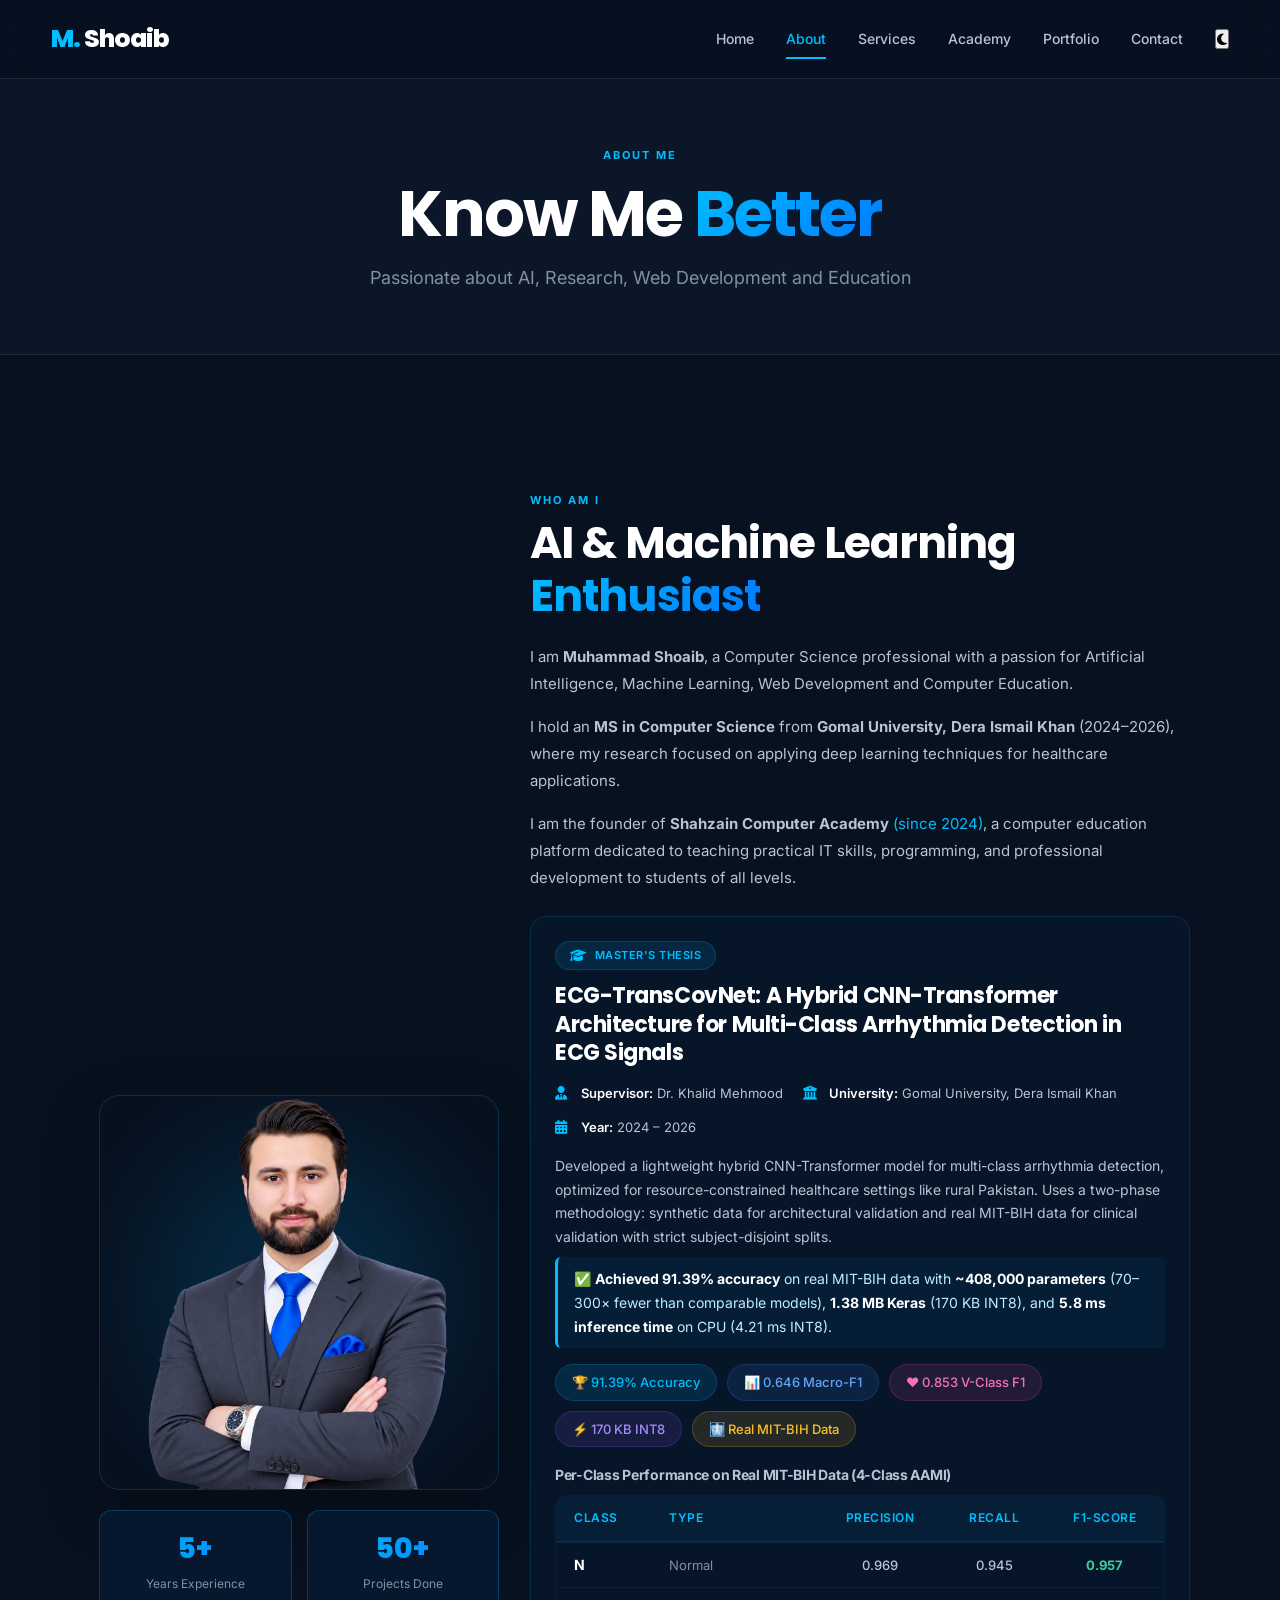
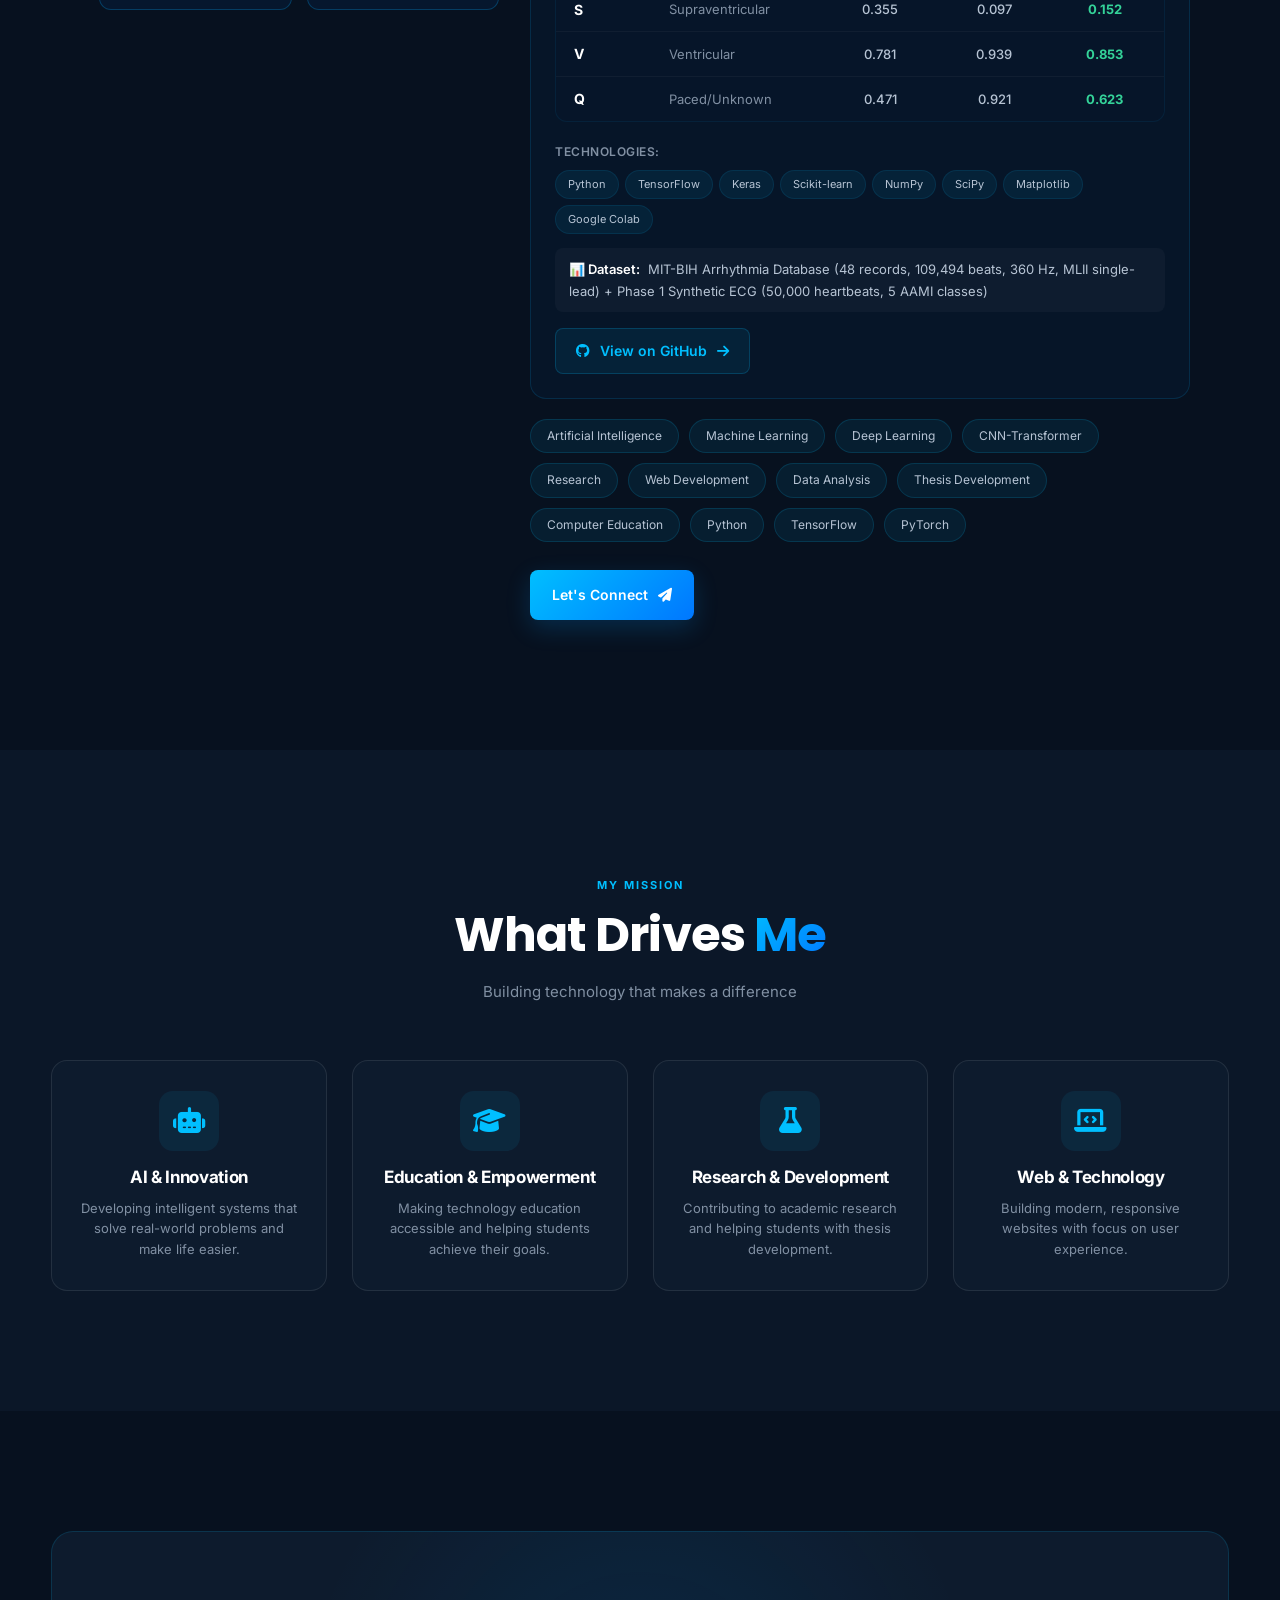
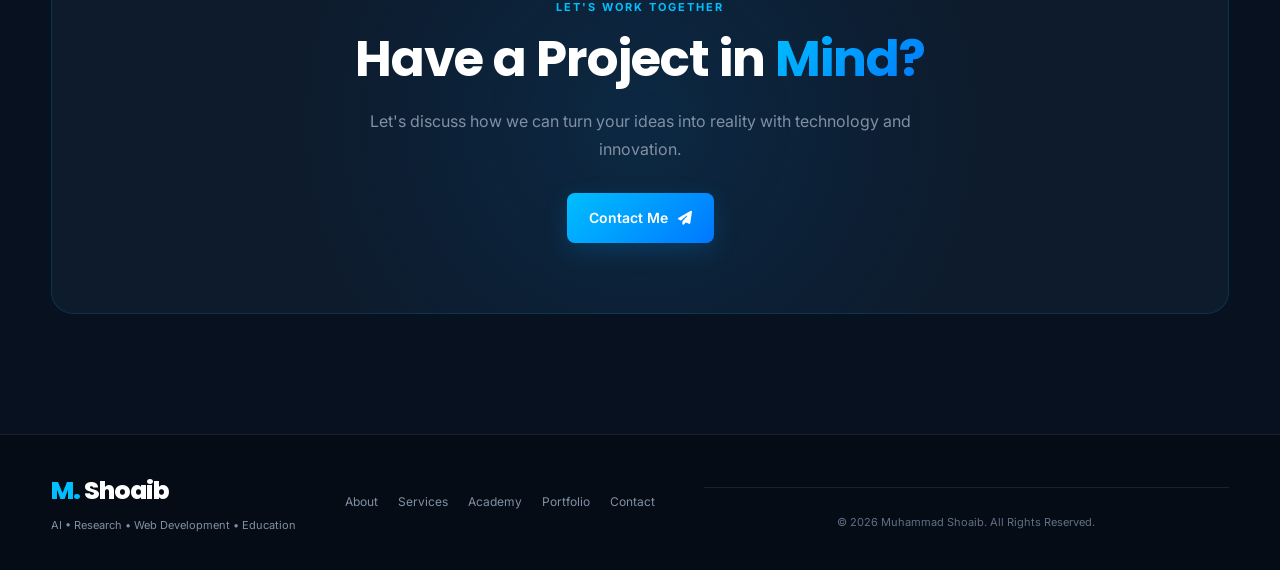
==== commit 8e095dba: "Update about.html" ====
--- a/about.html
+++ b/about.html
@@ -45,6 +45,7 @@
     <link rel="icon" type="image/png" href="images/favicon.png">
 
     <link rel="stylesheet" href="css/style.css">
+    <link rel="icon" type="image/svg+xml" href="data:image/svg+xml,<svg xmlns='http://www.w3.org/2000/svg' viewBox='0 0 100 100'><defs><linearGradient id='g' x1='0%25' y1='0%25' x2='100%25' y2='100%25'><stop offset='0%25' style='stop-color:%2300bfff'/><stop offset='100%25' style='stop-color:%230077ff'/></linearGradient></defs><rect width='100' height='100' rx='22' fill='%2307111f'/><text x='50' y='50' font-family='Poppins,Inter,Arial,sans-serif' font-size='52' font-weight='800' fill='url(%23g)' text-anchor='middle' dominant-baseline='central' letter-spacing='-3'>MS</text></svg>">
 
 </head>
 
--- a/css/style.css
+++ b/css/style.css
@@ -960,7 +960,7 @@
 }
 
 /* =====================================================
-   ABOUT PAGE
+   ABOUT PAGE - MAIN GRID (FLEXBOX - FIXED)
    ===================================================== */
 
 .about-page {
@@ -969,29 +969,40 @@
 }
 
 .about-page-grid {
-    display: grid;
-    grid-template-columns: 1fr 1.2fr;
-    gap: 50px;
-    align-items: center;
+    display: flex;
+    align-items: center;
+    justify-content: space-between;
+    gap: 20px;
+    width: 100%;
+    max-width: 1100px;
+    margin: 0 auto;
     min-height: 500px;
-}
-
+    flex-wrap: wrap;
+}
+
+/* Image Wrapper */
 .about-image-wrapper {
     display: flex;
     flex-direction: column;
     align-items: center;
     justify-content: center;
+    flex: 0 0 38%;
+    width: 38%;
     height: 100%;
 }
 
+/* Image Box */
 .about-image-box {
     position: relative;
     width: 100%;
     max-width: 400px;
+    height: auto;
     border-radius: 20px;
     overflow: hidden;
     border: 1px solid rgba(0, 174, 255, 0.2);
     box-shadow: 0 20px 60px rgba(0, 0, 0, 0.3);
+    margin: 0 auto;
+    align-self: center;
 }
 
 .about-image-glow {
@@ -1051,10 +1062,14 @@
     margin-top: 2px;
 }
 
+/* Text Content */
 .about-text-content {
+    flex: 0 0 60%;
+    width: 60%;
     padding: 10px 0;
     text-align: left;
 }
+
 .about-text-content .section-label { margin-bottom: 8px; }
 .about-text-content h2 {
     font-family: "Poppins", sans-serif;
@@ -2513,20 +2528,6 @@
 }
 
 /* =====================================================
-   RESPONSIVE — 1100px
-   ===================================================== */
-
-@media (max-width: 1100px) {
-    .navbar { gap: 24px; }
-    .hero-container { gap: 25px; }
-    .card-ai { left: -10px; }
-    .card-code { right: -10px; }
-    .card-research { left: -10px; }
-    .card-education { right: -10px; }
-    .floating-card { min-width: 205px; }
-}
-
-/* =====================================================
    RESPONSIVE — 1000px
    ===================================================== */
 
@@ -2562,14 +2563,21 @@
     .card-research { left: -10px; bottom: 90px; }
     .card-education { right: -10px; bottom: 10px; }
 
-    /* About Page */
+    /* About Page - Stack on Tablet */
     .about-page-grid {
-        grid-template-columns: 1fr;
+        flex-direction: column;
+        text-align: center;
         gap: 40px;
+    }
+    .about-image-wrapper {
+        flex: 1 1 100%;
+        width: 100%;
+    }
+    .about-text-content {
+        flex: 1 1 100%;
+        width: 100%;
         text-align: center;
     }
-    .about-image-wrapper { align-items: center; }
-    .about-text-content { text-align: center; }
     .about-skills { justify-content: center; }
     .about-floating-stats { justify-content: center; }
 
@@ -3243,6 +3251,7 @@
     min-height: 0 !important;
     overflow: visible !important;
 }
+
 /* =====================================================
    THESIS PROJECT - SPECIAL STYLING
    ===================================================== */
@@ -3370,3 +3379,1335 @@
     color: #ffffff;
     margin-right: 2px;
 }
+/* =====================================================
+   FEATURED THESIS CARD — PROJECT 1 (PREMIUM)
+   ===================================================== */
+
+.portfolio-thesis-featured {
+    position: relative;
+    grid-column: span 2;
+    background: linear-gradient(145deg,
+        rgba(0, 174, 255, 0.08) 0%,
+        rgba(7, 25, 48, 0.95) 50%,
+        rgba(0, 119, 255, 0.05) 100%);
+    border: 2px solid rgba(0, 174, 255, 0.4);
+    box-shadow:
+        0 0 50px rgba(0, 174, 255, 0.12),
+        inset 0 0 60px rgba(0, 174, 255, 0.04);
+    overflow: hidden;
+    transition: all 0.4s ease;
+}
+
+.portfolio-thesis-featured:hover {
+    transform: translateY(-10px);
+    border-color: rgba(0, 174, 255, 0.7);
+    box-shadow:
+        0 0 70px rgba(0, 174, 255, 0.25),
+        inset 0 0 60px rgba(0, 174, 255, 0.06);
+}
+
+/* Animated Glow Border */
+.portfolio-thesis-featured::before {
+    content: '';
+    position: absolute;
+    inset: -2px;
+    border-radius: 18px;
+    background: linear-gradient(135deg,
+        #00bfff, #0077ff, #00bfff, #0077ff);
+    background-size: 300% 300%;
+    z-index: -1;
+    animation: gradientBorder 5s ease-in-out infinite;
+    opacity: 0.5;
+}
+
+@keyframes gradientBorder {
+    0%, 100% { background-position: 0% 50%; }
+    50% { background-position: 100% 50%; }
+}
+
+/* FEATURED RIBBON */
+.thesis-ribbon {
+    position: absolute;
+    top: 20px;
+    right: -35px;
+    padding: 6px 40px;
+    background: linear-gradient(135deg, #fbbf24, #f59e0b);
+    color: #1a1a1a;
+    font-size: 11px;
+    font-weight: 800;
+    letter-spacing: 1px;
+    text-transform: uppercase;
+    transform: rotate(45deg);
+    box-shadow: 0 4px 15px rgba(251, 191, 36, 0.4);
+    z-index: 10;
+}
+
+.thesis-ribbon i {
+    margin-right: 4px;
+}
+
+/* HEADER */
+.thesis-card-header {
+    display: flex;
+    align-items: flex-start;
+    gap: 18px;
+    margin-bottom: 20px;
+}
+
+.thesis-icon {
+    width: 65px;
+    height: 65px;
+    min-width: 65px;
+    font-size: 28px;
+    background: linear-gradient(135deg,
+        rgba(0, 174, 255, 0.25),
+        rgba(0, 119, 255, 0.15)) !important;
+    border: 1px solid rgba(0, 174, 255, 0.3);
+    box-shadow: 0 8px 25px rgba(0, 174, 255, 0.2);
+    animation: iconPulse 3s ease-in-out infinite;
+}
+
+@keyframes iconPulse {
+    0%, 100% { box-shadow: 0 8px 25px rgba(0, 174, 255, 0.2); }
+    50% { box-shadow: 0 8px 35px rgba(0, 174, 255, 0.4); }
+}
+
+.thesis-card-title {
+    flex: 1;
+    min-width: 0;
+}
+
+.thesis-card-title h3 {
+    font-family: "Poppins", sans-serif;
+    font-size: 24px;
+    font-weight: 700;
+    color: #ffffff;
+    margin: 6px 0 4px;
+    background: linear-gradient(135deg, #ffffff, #bdeeff);
+    -webkit-background-clip: text;
+    background-clip: text;
+    -webkit-text-fill-color: transparent;
+}
+
+.thesis-subtitle {
+    font-size: 13px;
+    color: var(--text-muted);
+    margin: 0;
+}
+
+/* DESCRIPTION */
+.thesis-card-description {
+    font-size: 14px;
+    color: var(--text-light);
+    line-height: 1.7;
+    margin-bottom: 20px;
+}
+
+/* METRICS GRID */
+.thesis-metrics-grid {
+    display: grid;
+    grid-template-columns: repeat(3, 1fr);
+    gap: 12px;
+    margin-bottom: 20px;
+}
+
+.thesis-metric {
+    display: flex;
+    flex-direction: column;
+    align-items: center;
+    padding: 14px 10px;
+    background: rgba(0, 174, 255, 0.05);
+    border: 1px solid rgba(0, 174, 255, 0.12);
+    border-radius: 12px;
+    transition: all 0.3s ease;
+}
+
+.thesis-metric:hover {
+    background: rgba(0, 174, 255, 0.12);
+    border-color: rgba(0, 174, 255, 0.35);
+    transform: translateY(-3px);
+}
+
+.metric-value {
+    font-family: "Poppins", sans-serif;
+    font-size: 20px;
+    font-weight: 800;
+    background: linear-gradient(135deg, #00bfff, #0077ff);
+    -webkit-background-clip: text;
+    background-clip: text;
+    -webkit-text-fill-color: transparent;
+    line-height: 1.2;
+}
+
+.metric-label {
+    font-size: 11px;
+    color: var(--text-muted);
+    text-transform: uppercase;
+    letter-spacing: 0.5px;
+    margin-top: 4px;
+    text-align: center;
+}
+
+/* HIGHLIGHTS */
+.thesis-highlights {
+    display: flex;
+    flex-wrap: wrap;
+    gap: 8px;
+    margin-bottom: 18px;
+}
+
+.thesis-highlight-badge {
+    display: inline-flex;
+    align-items: center;
+    gap: 6px;
+    padding: 5px 14px;
+    background: rgba(52, 211, 153, 0.1);
+    border: 1px solid rgba(52, 211, 153, 0.25);
+    border-radius: 50px;
+    font-size: 11px;
+    color: #34d399;
+    font-weight: 500;
+}
+
+.thesis-highlight-badge i {
+    font-size: 12px;
+}
+
+/* LINKS */
+.thesis-links {
+    display: flex;
+    gap: 12px;
+    margin-top: 16px;
+    flex-wrap: wrap;
+}
+
+.thesis-btn-primary {
+    background: linear-gradient(135deg, #00bfff, #0077ff);
+    box-shadow: 0 8px 25px rgba(0, 174, 255, 0.3);
+}
+
+.thesis-btn-primary:hover {
+    box-shadow: 0 12px 35px rgba(0, 174, 255, 0.5);
+    transform: translateY(-3px);
+}
+
+.thesis-btn-outline {
+    border-color: rgba(0, 174, 255, 0.3);
+    color: var(--primary);
+}
+
+.thesis-btn-outline:hover {
+    background: rgba(0, 174, 255, 0.08);
+    border-color: var(--primary);
+}
+
+/* =====================================================
+   RESPONSIVE — FEATURED THESIS CARD
+   ===================================================== */
+
+@media (max-width: 1000px) {
+    .portfolio-thesis-featured {
+        grid-column: span 1;
+    }
+    .thesis-metrics-grid {
+        grid-template-columns: repeat(3, 1fr);
+    }
+}
+
+@media (max-width: 650px) {
+    .thesis-card-header {
+        flex-direction: column;
+        align-items: center;
+        text-align: center;
+        gap: 12px;
+    }
+    .thesis-card-title h3 {
+        font-size: 20px;
+    }
+    .thesis-metrics-grid {
+        grid-template-columns: repeat(2, 1fr);
+        gap: 10px;
+    }
+    .metric-value {
+        font-size: 17px;
+    }
+    .metric-label {
+        font-size: 10px;
+    }
+    .thesis-ribbon {
+        top: 12px;
+        right: -38px;
+        padding: 4px 40px;
+        font-size: 9px;
+    }
+    .thesis-links {
+        flex-direction: column;
+        width: 100%;
+    }
+    .thesis-links .btn {
+        width: 100%;
+        justify-content: center;
+    }
+}
+
+@media (max-width: 400px) {
+    .thesis-metrics-grid {
+        grid-template-columns: 1fr 1fr;
+        gap: 8px;
+    }
+    .thesis-metric {
+        padding: 10px 6px;
+    }
+    .metric-value {
+        font-size: 15px;
+    }
+    .metric-label {
+        font-size: 9px;
+    }
+    .thesis-highlight-badge {
+        font-size: 10px;
+        padding: 4px 10px;
+    }
+}
+/* =====================================================
+   FEATURED THESIS CARD — PROJECT 1 (PREMIUM)
+   ===================================================== */
+
+.portfolio-thesis-featured {
+    position: relative;
+    grid-column: span 2;
+    background: linear-gradient(145deg,
+        rgba(0, 174, 255, 0.08) 0%,
+        rgba(7, 25, 48, 0.95) 50%,
+        rgba(0, 119, 255, 0.05) 100%);
+    border: 2px solid rgba(0, 174, 255, 0.4);
+    box-shadow:
+        0 0 50px rgba(0, 174, 255, 0.12),
+        inset 0 0 60px rgba(0, 174, 255, 0.04);
+    overflow: hidden;
+    transition: all 0.4s ease;
+}
+
+.portfolio-thesis-featured:hover {
+    transform: translateY(-10px);
+    border-color: rgba(0, 174, 255, 0.7);
+    box-shadow:
+        0 0 70px rgba(0, 174, 255, 0.25),
+        inset 0 0 60px rgba(0, 174, 255, 0.06);
+}
+
+/* Animated Glow Border */
+.portfolio-thesis-featured::before {
+    content: '';
+    position: absolute;
+    inset: -2px;
+    border-radius: 18px;
+    background: linear-gradient(135deg,
+        #00bfff, #0077ff, #00bfff, #0077ff);
+    background-size: 300% 300%;
+    z-index: -1;
+    animation: gradientBorder 5s ease-in-out infinite;
+    opacity: 0.5;
+}
+
+@keyframes gradientBorder {
+    0%, 100% { background-position: 0% 50%; }
+    50% { background-position: 100% 50%; }
+}
+
+/* FEATURED RIBBON */
+.thesis-ribbon {
+    position: absolute;
+    top: 20px;
+    right: -35px;
+    padding: 6px 40px;
+    background: linear-gradient(135deg, #fbbf24, #f59e0b);
+    color: #1a1a1a;
+    font-size: 11px;
+    font-weight: 800;
+    letter-spacing: 1px;
+    text-transform: uppercase;
+    transform: rotate(45deg);
+    box-shadow: 0 4px 15px rgba(251, 191, 36, 0.4);
+    z-index: 10;
+}
+
+.thesis-ribbon i {
+    margin-right: 4px;
+}
+
+/* HEADER */
+.thesis-card-header {
+    display: flex;
+    align-items: flex-start;
+    gap: 18px;
+    margin-bottom: 20px;
+}
+
+.thesis-icon {
+    width: 65px;
+    height: 65px;
+    min-width: 65px;
+    font-size: 28px;
+    background: linear-gradient(135deg,
+        rgba(0, 174, 255, 0.25),
+        rgba(0, 119, 255, 0.15)) !important;
+    border: 1px solid rgba(0, 174, 255, 0.3);
+    box-shadow: 0 8px 25px rgba(0, 174, 255, 0.2);
+    animation: iconPulse 3s ease-in-out infinite;
+}
+
+@keyframes iconPulse {
+    0%, 100% { box-shadow: 0 8px 25px rgba(0, 174, 255, 0.2); }
+    50% { box-shadow: 0 8px 35px rgba(0, 174, 255, 0.4); }
+}
+
+.thesis-card-title {
+    flex: 1;
+    min-width: 0;
+}
+
+.thesis-card-title h3 {
+    font-family: "Poppins", sans-serif;
+    font-size: 24px;
+    font-weight: 700;
+    color: #ffffff;
+    margin: 6px 0 4px;
+    background: linear-gradient(135deg, #ffffff, #bdeeff);
+    -webkit-background-clip: text;
+    background-clip: text;
+    -webkit-text-fill-color: transparent;
+}
+
+.thesis-subtitle {
+    font-size: 13px;
+    color: var(--text-muted);
+    margin: 0;
+}
+
+/* DESCRIPTION */
+.thesis-card-description {
+    font-size: 14px;
+    color: var(--text-light);
+    line-height: 1.7;
+    margin-bottom: 20px;
+}
+
+/* METRICS GRID */
+.thesis-metrics-grid {
+    display: grid;
+    grid-template-columns: repeat(3, 1fr);
+    gap: 12px;
+    margin-bottom: 20px;
+}
+
+.thesis-metric {
+    display: flex;
+    flex-direction: column;
+    align-items: center;
+    padding: 14px 10px;
+    background: rgba(0, 174, 255, 0.05);
+    border: 1px solid rgba(0, 174, 255, 0.12);
+    border-radius: 12px;
+    transition: all 0.3s ease;
+}
+
+.thesis-metric:hover {
+    background: rgba(0, 174, 255, 0.12);
+    border-color: rgba(0, 174, 255, 0.35);
+    transform: translateY(-3px);
+}
+
+.metric-value {
+    font-family: "Poppins", sans-serif;
+    font-size: 20px;
+    font-weight: 800;
+    background: linear-gradient(135deg, #00bfff, #0077ff);
+    -webkit-background-clip: text;
+    background-clip: text;
+    -webkit-text-fill-color: transparent;
+    line-height: 1.2;
+}
+
+.metric-label {
+    font-size: 11px;
+    color: var(--text-muted);
+    text-transform: uppercase;
+    letter-spacing: 0.5px;
+    margin-top: 4px;
+    text-align: center;
+}
+
+/* HIGHLIGHTS */
+.thesis-highlights {
+    display: flex;
+    flex-wrap: wrap;
+    gap: 8px;
+    margin-bottom: 18px;
+}
+
+.thesis-highlight-badge {
+    display: inline-flex;
+    align-items: center;
+    gap: 6px;
+    padding: 5px 14px;
+    background: rgba(52, 211, 153, 0.1);
+    border: 1px solid rgba(52, 211, 153, 0.25);
+    border-radius: 50px;
+    font-size: 11px;
+    color: #34d399;
+    font-weight: 500;
+}
+
+.thesis-highlight-badge i {
+    font-size: 12px;
+}
+
+/* LINKS */
+.thesis-links {
+    display: flex;
+    gap: 12px;
+    margin-top: 16px;
+    flex-wrap: wrap;
+}
+
+.thesis-btn-primary {
+    background: linear-gradient(135deg, #00bfff, #0077ff);
+    box-shadow: 0 8px 25px rgba(0, 174, 255, 0.3);
+}
+
+.thesis-btn-primary:hover {
+    box-shadow: 0 12px 35px rgba(0, 174, 255, 0.5);
+    transform: translateY(-3px);
+}
+
+.thesis-btn-outline {
+    border-color: rgba(0, 174, 255, 0.3);
+    color: var(--primary);
+}
+
+.thesis-btn-outline:hover {
+    background: rgba(0, 174, 255, 0.08);
+    border-color: var(--primary);
+}
+
+/* =====================================================
+   SKILLS CATEGORIES — ENHANCED
+   ===================================================== */
+
+.skills-categories {
+    display: flex;
+    flex-direction: column;
+    gap: 35px;
+    max-width: 1100px;
+    margin: 0 auto;
+}
+
+.skill-category {
+    padding: 25px 28px;
+    background: rgba(7, 25, 48, 0.4);
+    border: 1px solid rgba(0, 174, 255, 0.1);
+    border-radius: 16px;
+    transition: all 0.3s ease;
+}
+
+.skill-category:hover {
+    border-color: rgba(0, 174, 255, 0.25);
+    background: rgba(7, 25, 48, 0.6);
+}
+
+.skill-category-title {
+    display: flex;
+    align-items: center;
+    gap: 10px;
+    font-family: "Poppins", sans-serif;
+    font-size: 18px;
+    font-weight: 700;
+    color: #ffffff;
+    margin-bottom: 18px;
+    padding-bottom: 12px;
+    border-bottom: 1px solid rgba(0, 174, 255, 0.1);
+}
+
+.skill-category-title i {
+    color: var(--primary);
+    font-size: 20px;
+}
+
+.skill-category .skills-grid {
+    display: grid;
+    grid-template-columns: repeat(6, 1fr);
+    gap: 12px;
+}
+
+.skill-category .skill-item {
+    padding: 14px 8px;
+    background: rgba(255, 255, 255, 0.03);
+    border: 1px solid rgba(255, 255, 255, 0.06);
+    border-radius: 10px;
+    transition: all 0.3s ease;
+}
+
+.skill-category .skill-item:hover {
+    background: rgba(0, 174, 255, 0.08);
+    border-color: rgba(0, 174, 255, 0.3);
+    transform: translateY(-4px);
+    box-shadow: 0 8px 20px rgba(0, 174, 255, 0.1);
+}
+
+.skill-category .skill-item i {
+    font-size: 26px;
+    margin-bottom: 8px;
+}
+
+.skill-category .skill-item span {
+    font-size: 11px;
+    font-weight: 600;
+    text-align: center;
+    line-height: 1.3;
+}
+
+/* =====================================================
+   RESPONSIVE — FEATURED THESIS + SKILLS
+   ===================================================== */
+
+@media (max-width: 1000px) {
+    .portfolio-thesis-featured {
+        grid-column: span 1;
+    }
+    .thesis-metrics-grid {
+        grid-template-columns: repeat(3, 1fr);
+    }
+    .skill-category .skills-grid {
+        grid-template-columns: repeat(3, 1fr);
+    }
+}
+
+@media (max-width: 650px) {
+    .thesis-card-header {
+        flex-direction: column;
+        align-items: center;
+        text-align: center;
+        gap: 12px;
+    }
+    .thesis-card-title h3 {
+        font-size: 20px;
+    }
+    .thesis-metrics-grid {
+        grid-template-columns: repeat(2, 1fr);
+        gap: 10px;
+    }
+    .metric-value {
+        font-size: 17px;
+    }
+    .metric-label {
+        font-size: 10px;
+    }
+    .thesis-ribbon {
+        top: 12px;
+        right: -38px;
+        padding: 4px 40px;
+        font-size: 9px;
+    }
+    .thesis-links {
+        flex-direction: column;
+        width: 100%;
+    }
+    .thesis-links .btn {
+        width: 100%;
+        justify-content: center;
+    }
+    .skill-category {
+        padding: 20px 18px;
+    }
+    .skill-category-title {
+        font-size: 16px;
+        margin-bottom: 14px;
+        padding-bottom: 10px;
+    }
+    .skill-category .skills-grid {
+        grid-template-columns: repeat(2, 1fr);
+        gap: 8px;
+    }
+    .skill-category .skill-item {
+        padding: 10px 6px;
+    }
+    .skill-category .skill-item i {
+        font-size: 20px;
+        margin-bottom: 4px;
+    }
+    .skill-category .skill-item span {
+        font-size: 10px;
+    }
+    .skills-categories {
+        gap: 20px;
+    }
+}
+
+@media (max-width: 400px) {
+    .thesis-metrics-grid {
+        grid-template-columns: 1fr 1fr;
+        gap: 8px;
+    }
+    .thesis-metric {
+        padding: 10px 6px;
+    }
+    .metric-value {
+        font-size: 15px;
+    }
+    .metric-label {
+        font-size: 9px;
+    }
+    .thesis-highlight-badge {
+        font-size: 10px;
+        padding: 4px 10px;
+    }
+    .skill-category .skills-grid {
+        grid-template-columns: 1fr 1fr;
+    }
+    .skill-category .skill-item i {
+        font-size: 18px;
+    }
+    .skill-category .skill-item span {
+        font-size: 9px;
+    }
+}
+/* =====================================================
+   LEVEL 1: TYPOGRAPHY & SPACING POLISH
+   ===================================================== */
+
+/* Smooth Font Rendering */
+body {
+    -webkit-font-smoothing: antialiased;
+    -moz-osx-font-smoothing: grayscale;
+    text-rendering: optimizeLegibility;
+}
+
+/* Better Heading Spacing */
+h1, h2, h3, h4 {
+    letter-spacing: -0.02em;
+    line-height: 1.2;
+}
+
+h1 { letter-spacing: -0.03em; }
+
+/* Better Paragraph Readability */
+p {
+    line-height: 1.75;
+    max-width: 75ch;
+}
+
+/* Improved Section Spacing */
+.section-padding {
+    padding: 120px 0;
+}
+
+@media (max-width: 650px) {
+    .section-padding {
+        padding: 80px 0;
+    }
+}
+
+/* Better Card Padding */
+.portfolio-card,
+.service-card,
+.course-card {
+    padding: 32px 28px;
+}
+
+@media (max-width: 650px) {
+    .portfolio-card,
+    .service-card,
+    .course-card {
+        padding: 24px 20px;
+    }
+}
+
+/* Smooth Scroll with Offset */
+html {
+    scroll-padding-top: 90px;
+}
+
+/* Selection Color */
+::selection {
+    background: rgba(0, 191, 255, 0.3);
+    color: #ffffff;
+}
+
+/* Focus States (Accessibility) */
+*:focus-visible {
+    outline: 2px solid var(--primary);
+    outline-offset: 3px;
+    border-radius: 4px;
+}
+
+/* Better Link Transitions */
+a {
+    transition: color 0.25s ease, opacity 0.25s ease;
+}
+/* =====================================================
+   LEVEL 2: MICRO-ANIMATIONS
+   ===================================================== */
+
+/* Fade-In Up Animation */
+@keyframes fadeInUp {
+    from {
+        opacity: 0;
+        transform: translateY(30px);
+    }
+    to {
+        opacity: 1;
+        transform: translateY(0);
+    }
+}
+
+/* Fade-In Scale */
+@keyframes fadeInScale {
+    from {
+        opacity: 0;
+        transform: scale(0.95);
+    }
+    to {
+        opacity: 1;
+        transform: scale(1);
+    }
+}
+
+/* Slide In From Left */
+@keyframes slideInLeft {
+    from {
+        opacity: 0;
+        transform: translateX(-30px);
+    }
+    to {
+        opacity: 1;
+        transform: translateX(0);
+    }
+}
+
+/* Slide In From Right */
+@keyframes slideInRight {
+    from {
+        opacity: 0;
+        transform: translateX(30px);
+    }
+    to {
+        opacity: 1;
+        transform: translateX(0);
+    }
+}
+
+/* Pulse Glow */
+@keyframes pulseGlow {
+    0%, 100% {
+        box-shadow: 0 0 20px rgba(0, 191, 255, 0.2);
+    }
+    50% {
+        box-shadow: 0 0 40px rgba(0, 191, 255, 0.4);
+    }
+}
+
+/* Shimmer Effect */
+@keyframes shimmer {
+    0% {
+        background-position: -1000px 0;
+    }
+    100% {
+        background-position: 1000px 0;
+    }
+}
+
+/* Floating Animation */
+@keyframes float {
+    0%, 100% {
+        transform: translateY(0);
+    }
+    50% {
+        transform: translateY(-12px);
+    }
+}
+
+/* Apply Animations to Elements */
+.portfolio-card,
+.service-card,
+.course-card,
+.student-project-card,
+.mission-card,
+.why-academy-card {
+    animation: fadeInUp 0.6s ease-out backwards;
+}
+
+/* Staggered Animation Delays */
+.portfolio-grid > *:nth-child(1) { animation-delay: 0.05s; }
+.portfolio-grid > *:nth-child(2) { animation-delay: 0.1s; }
+.portfolio-grid > *:nth-child(3) { animation-delay: 0.15s; }
+.portfolio-grid > *:nth-child(4) { animation-delay: 0.2s; }
+.portfolio-grid > *:nth-child(5) { animation-delay: 0.25s; }
+.portfolio-grid > *:nth-child(6) { animation-delay: 0.3s; }
+
+/* Hero Elements Animation */
+.hero-badge { animation: fadeInUp 0.6s ease-out 0.1s backwards; }
+.hero-intro { animation: fadeInUp 0.6s ease-out 0.2s backwards; }
+.hero h1 { animation: fadeInUp 0.6s ease-out 0.3s backwards; }
+.hero h2 { animation: fadeInUp 0.6s ease-out 0.4s backwards; }
+.hero-description { animation: fadeInUp 0.6s ease-out 0.5s backwards; }
+.hero-buttons { animation: fadeInUp 0.6s ease-out 0.6s backwards; }
+.hero-social { animation: fadeInUp 0.6s ease-out 0.7s backwards; }
+
+/* Hero Visual Animation */
+.hero-visual {
+    animation: fadeInScale 0.8s ease-out 0.4s backwards;
+}
+
+/* Floating Cards Enhanced */
+.floating-card {
+    animation: float 4s ease-in-out infinite;
+}
+
+.card-ai { animation-delay: 0s; }
+.card-code { animation-delay: 0.5s; }
+.card-research { animation-delay: 1s; }
+.card-education { animation-delay: 1.5s; }
+
+/* Icon Pulse on Hover */
+.portfolio-icon,
+.service-icon,
+.course-icon {
+    transition: all 0.3s ease;
+}
+
+.portfolio-card:hover .portfolio-icon,
+.service-card:hover .service-icon,
+.course-card:hover .course-icon {
+    transform: scale(1.1) rotate(-5deg);
+    box-shadow: 0 8px 25px rgba(0, 191, 255, 0.3);
+}
+
+/* Button Shimmer on Hover */
+.btn-primary {
+    position: relative;
+    overflow: hidden;
+}
+
+.btn-primary::before {
+    content: '';
+    position: absolute;
+    top: 0;
+    left: -100%;
+    width: 100%;
+    height: 100%;
+    background: linear-gradient(90deg,
+        transparent,
+        rgba(255, 255, 255, 0.2),
+        transparent);
+    transition: left 0.5s ease;
+}
+
+.btn-primary:hover::before {
+    left: 100%;
+}
+
+/* Skill Tag Pop on Hover */
+.skill-tag,
+.tech-tag,
+.portfolio-tags span {
+    transition: all 0.25s ease;
+}
+
+.skill-tag:hover,
+.tech-tag:hover,
+.portfolio-tags span:hover {
+    transform: translateY(-2px) scale(1.05);
+}
+/* =====================================================
+   LEVEL 3: ADVANCED HOVER EFFECTS
+   ===================================================== */
+
+/* 3D Card Tilt (Desktop) */
+@media (min-width: 1000px) {
+    .portfolio-card:not(.portfolio-thesis-featured),
+    .service-card,
+    .course-card {
+        transform-style: preserve-3d;
+        perspective: 1000px;
+        transition: transform 0.4s ease, box-shadow 0.4s ease;
+    }
+
+    .portfolio-card:not(.portfolio-thesis-featured):hover,
+    .service-card:hover,
+    .course-card:hover {
+        transform: translateY(-10px) rotateX(2deg) rotateY(-2deg);
+        box-shadow:
+            0 25px 50px rgba(0, 0, 0, 0.3),
+            0 0 40px rgba(0, 191, 255, 0.15);
+    }
+}
+
+/* Border Glow on Hover */
+.portfolio-card:not(.portfolio-thesis-featured),
+.service-card,
+.course-card,
+.student-project-card {
+    position: relative;
+    overflow: hidden;
+}
+
+.portfolio-card:not(.portfolio-thesis-featured)::after,
+.service-card::after,
+.course-card::after {
+    content: '';
+    position: absolute;
+    inset: 0;
+    border-radius: inherit;
+    padding: 1px;
+    background: linear-gradient(135deg,
+        transparent 0%,
+        rgba(0, 191, 255, 0.4) 50%,
+        transparent 100%);
+    -webkit-mask:
+        linear-gradient(#fff 0 0) content-box,
+        linear-gradient(#fff 0 0);
+    -webkit-mask-composite: xor;
+    mask-composite: exclude;
+    opacity: 0;
+    transition: opacity 0.4s ease;
+    pointer-events: none;
+}
+
+.portfolio-card:not(.portfolio-thesis-featured):hover::after,
+.service-card:hover::after,
+.course-card:hover::after {
+    opacity: 1;
+}
+
+/* Link Arrow Slide */
+.portfolio-link i,
+.service-card a i,
+.text-link i {
+    transition: transform 0.3s ease;
+}
+
+.portfolio-link:hover i,
+.service-card:hover a i,
+.text-link:hover i {
+    transform: translateX(6px);
+}
+
+/* Image Zoom on Hover */
+.about-image,
+.profile-photo {
+    transition: transform 0.5s ease;
+}
+
+.about-image-wrapper:hover .about-image {
+    transform: scale(1.03);
+}
+
+/* Stat Card Enhanced Hover */
+.stat-card {
+    position: relative;
+    overflow: hidden;
+}
+
+.stat-card::before {
+    content: '';
+    position: absolute;
+    top: 50%;
+    left: 50%;
+    width: 0;
+    height: 0;
+    background: radial-gradient(circle,
+        rgba(0, 191, 255, 0.15),
+        transparent 70%);
+    border-radius: 50%;
+    transform: translate(-50%, -50%);
+    transition: width 0.6s ease, height 0.6s ease;
+    pointer-events: none;
+}
+
+.stat-card:hover::before {
+    width: 300px;
+    height: 300px;
+}
+
+/* Ribbon Shine Effect */
+.thesis-ribbon {
+    position: absolute;
+    overflow: hidden;
+}
+
+.thesis-ribbon::after {
+    content: '';
+    position: absolute;
+    top: 0;
+    left: -100%;
+    width: 100%;
+    height: 100%;
+    background: linear-gradient(90deg,
+        transparent,
+        rgba(255, 255, 255, 0.5),
+        transparent);
+    animation: ribbonShine 3s ease-in-out infinite;
+}
+
+@keyframes ribbonShine {
+    0%, 100% { left: -100%; }
+    50% { left: 100%; }
+}
+
+/* Metric Value Glow */
+.thesis-metric:hover .metric-value {
+    text-shadow: 0 0 20px rgba(0, 191, 255, 0.6);
+}
+
+/* Social Icon Bounce */
+.hero-social a,
+.social-links a {
+    transition: all 0.3s cubic-bezier(0.68, -0.55, 0.27, 1.55);
+}
+
+.hero-social a:hover,
+.social-links a:hover {
+    transform: translateY(-5px) scale(1.1);
+    box-shadow: 0 8px 20px rgba(0, 191, 255, 0.3);
+}
+
+/* =====================================================
+   LEVEL 4: SCROLL PROGRESS + PAGE LOADER
+   ===================================================== */
+
+/* Scroll Progress Bar */
+.scroll-progress {
+    position: fixed;
+    top: 0;
+    left: 0;
+    width: 0%;
+    height: 3px;
+    background: linear-gradient(90deg, #00bfff, #0077ff);
+    z-index: 9999;
+    transition: width 0.1s ease;
+    box-shadow: 0 0 10px rgba(0, 191, 255, 0.5);
+}
+
+/* Page Loader */
+.page-loader {
+    position: fixed;
+    inset: 0;
+    background: var(--background);
+    z-index: 99999;
+    display: flex;
+    align-items: center;
+    justify-content: center;
+    transition: opacity 0.5s ease, visibility 0.5s ease;
+}
+
+.page-loader.hidden {
+    opacity: 0;
+    visibility: hidden;
+}
+
+.loader-content {
+    text-align: center;
+}
+
+.loader-logo {
+    font-family: "Poppins", sans-serif;
+    font-size: 42px;
+    font-weight: 800;
+    color: #ffffff;
+    margin-bottom: 24px;
+    letter-spacing: -2px;
+}
+
+.loader-logo span {
+    color: var(--primary);
+}
+
+.loader-bar {
+    width: 200px;
+    height: 3px;
+    background: rgba(255, 255, 255, 0.1);
+    border-radius: 3px;
+    overflow: hidden;
+    margin: 0 auto;
+}
+
+.loader-bar-fill {
+    height: 100%;
+    width: 0%;
+    background: linear-gradient(90deg, #00bfff, #0077ff);
+    animation: loaderFill 1.2s ease-out forwards;
+    box-shadow: 0 0 15px rgba(0, 191, 255, 0.6);
+}
+
+@keyframes loaderFill {
+    0% { width: 0%; }
+    100% { width: 100%; }
+}
+
+/* Back to Top Button */
+.back-to-top {
+    position: fixed;
+    bottom: 30px;
+    right: 30px;
+    width: 50px;
+    height: 50px;
+    display: flex;
+    align-items: center;
+    justify-content: center;
+    background: linear-gradient(135deg, #00bfff, #0077ff);
+    color: #ffffff;
+    border: none;
+    border-radius: 50%;
+    cursor: pointer;
+    box-shadow: 0 8px 25px rgba(0, 191, 255, 0.3);
+    opacity: 0;
+    visibility: hidden;
+    transform: translateY(20px);
+    transition: all 0.3s ease;
+    z-index: 999;
+    font-size: 18px;
+}
+
+.back-to-top.visible {
+    opacity: 1;
+    visibility: visible;
+    transform: translateY(0);
+}
+
+.back-to-top:hover {
+    transform: translateY(-5px);
+    box-shadow: 0 12px 35px rgba(0, 191, 255, 0.5);
+}
+
+@media (max-width: 650px) {
+    .back-to-top {
+        bottom: 20px;
+        right: 20px;
+        width: 44px;
+        height: 44px;
+    }
+}
+
+[Existing CSS — 2500+ lines]
+...
+...
+...
+/* =====================================================
+   LEVEL 5: THEME TOGGLE (DARK/LIGHT)
+   ===================================================== */
+/* =====================================================
+   LEVEL 5: THEME TOGGLE (DARK/LIGHT)
+   ===================================================== */
+
+.theme-toggle {
+    width: 40px;
+    height: 40px;
+    display: flex;
+    align-items: center;
+    justify-content: center;
+    background: rgba(255, 255, 255, 0.04);
+    border: 1px solid var(--border);
+    border-radius: 50%;
+    color: var(--text-light);
+    cursor: pointer;
+    transition: all 0.3s ease;
+    margin-left: 10px;
+}
+
+.theme-toggle:hover {
+    color: var(--primary);
+    border-color: var(--primary);
+    transform: rotate(20deg) scale(1.1);
+}
+
+/* Light Theme */
+body.light-theme {
+    --background: #f8fafc;
+    --background-light: #f1f5f9;
+    --card: #ffffff;
+    --card-light: #f8fafc;
+    --text: #0f172a;
+    --text-light: #475569;
+    --text-muted: #64748b;
+    --border: rgba(0, 0, 0, 0.08);
+}
+
+body.light-theme .header {
+    background: rgba(248, 250, 252, 0.9);
+}
+
+body.light-theme .footer {
+    background: #e2e8f0;
+}
+
+body.light-theme .hero-grid {
+    background-image:
+        linear-gradient(rgba(0, 119, 255, 0.05) 1px, transparent 1px),
+        linear-gradient(90deg, rgba(0, 119, 255, 0.05) 1px, transparent 1px);
+}
+
+body.light-theme .portfolio-thesis-featured {
+    background: linear-gradient(145deg,
+        rgba(0, 174, 255, 0.1) 0%,
+        rgba(255, 255, 255, 0.98) 50%,
+        rgba(0, 119, 255, 0.08) 100%);
+}
+
+body.light-theme .thesis-card-title h3 {
+    background: linear-gradient(135deg, #0f172a, #0077ff);
+    -webkit-background-clip: text;
+    background-clip: text;
+    -webkit-text-fill-color: transparent;
+}
+
+/* =====================================================
+   HERO HIGHLIGHTS
+   ===================================================== */
+
+.hero-highlights {
+    display: flex;
+    flex-wrap: wrap;
+    gap: 10px;
+    margin-bottom: 28px;
+}
+
+.hero-highlight {
+    display: inline-flex;
+    align-items: center;
+    gap: 8px;
+    padding: 8px 16px;
+    background: rgba(0, 191, 255, 0.08);
+    border: 1px solid rgba(0, 191, 255, 0.2);
+    border-radius: 50px;
+    font-size: 12px;
+    font-weight: 600;
+    color: var(--text-light);
+    transition: all 0.3s ease;
+}
+
+.hero-highlight:hover {
+    background: rgba(0, 191, 255, 0.15);
+    border-color: rgba(0, 191, 255, 0.4);
+    transform: translateY(-2px);
+    color: #ffffff;
+}
+
+.hero-highlight i {
+    color: var(--primary);
+    font-size: 13px;
+}
+
+@media (max-width: 650px) {
+    .hero-highlights {
+        justify-content: center;
+        gap: 8px;
+    }
+    .hero-highlight {
+        font-size: 11px;
+        padding: 6px 12px;
+    }
+    .hero-highlight i {
+        font-size: 11px;
+    }
+}
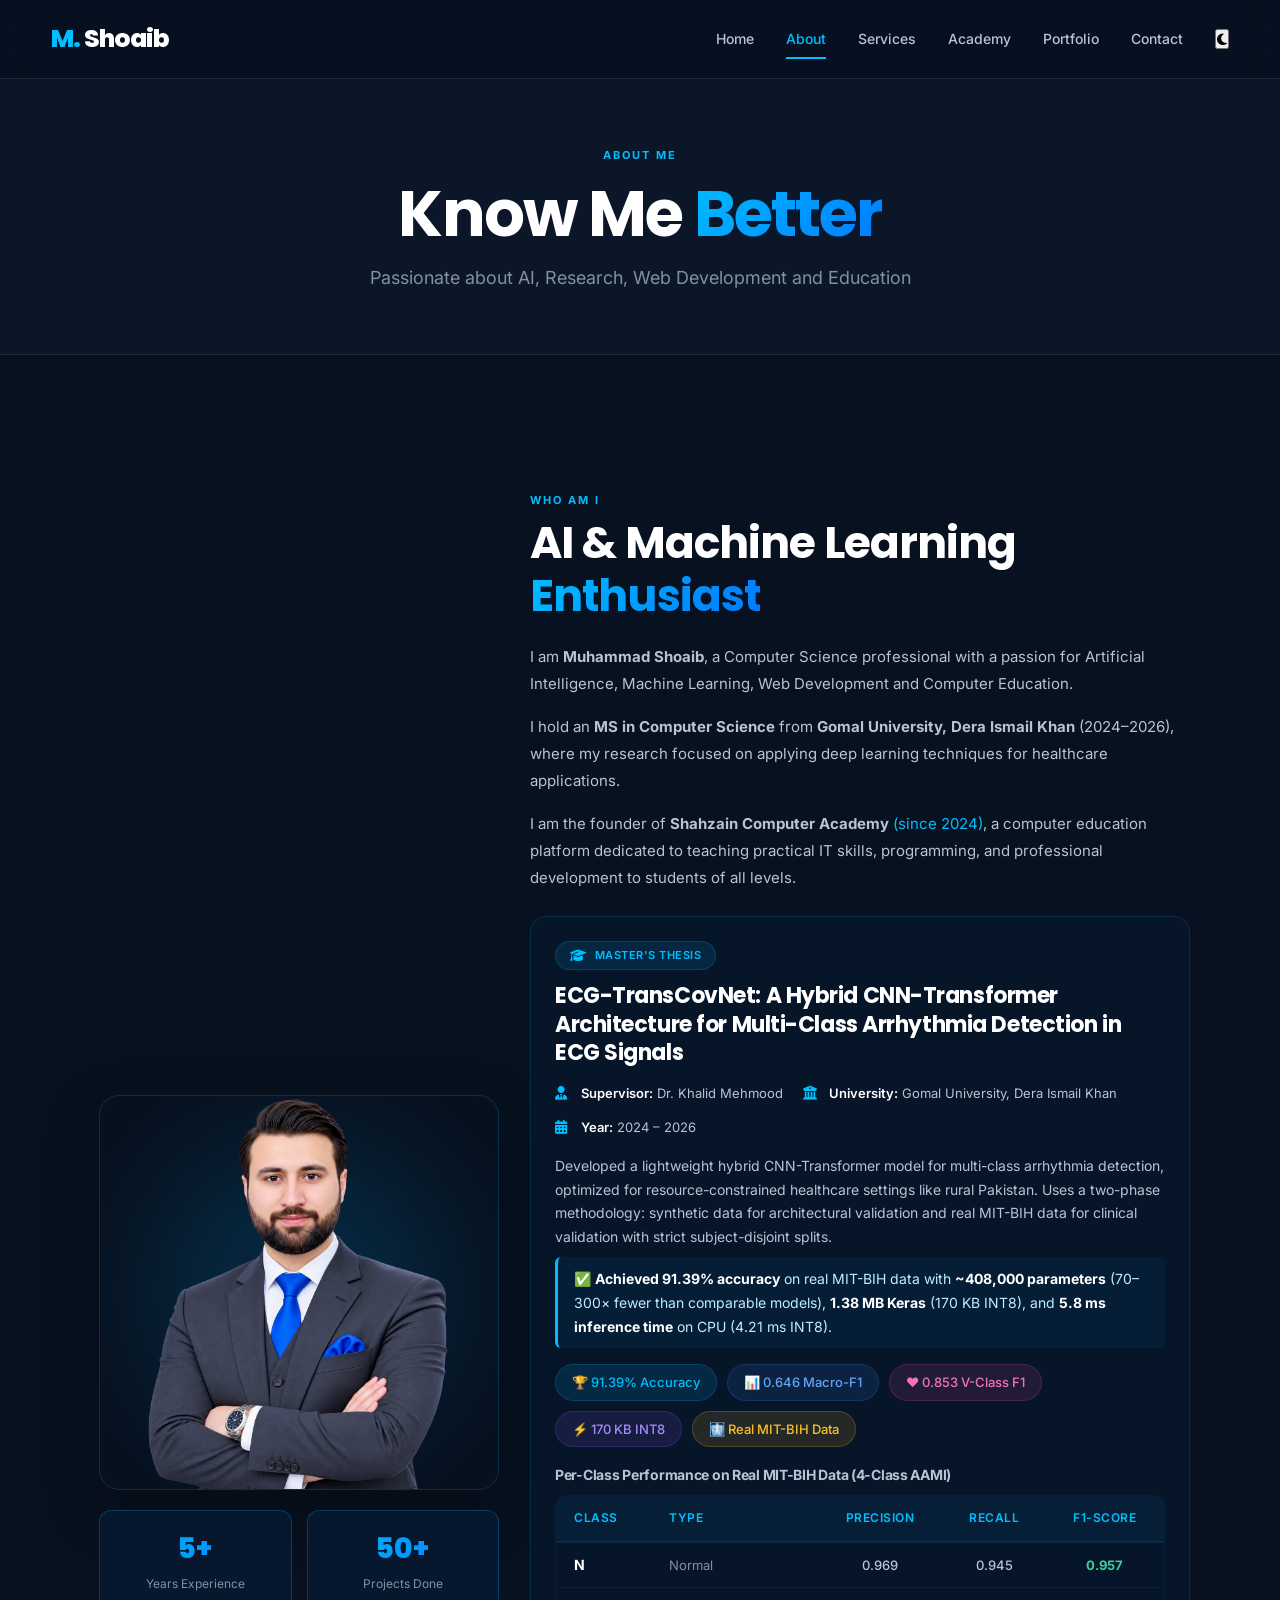
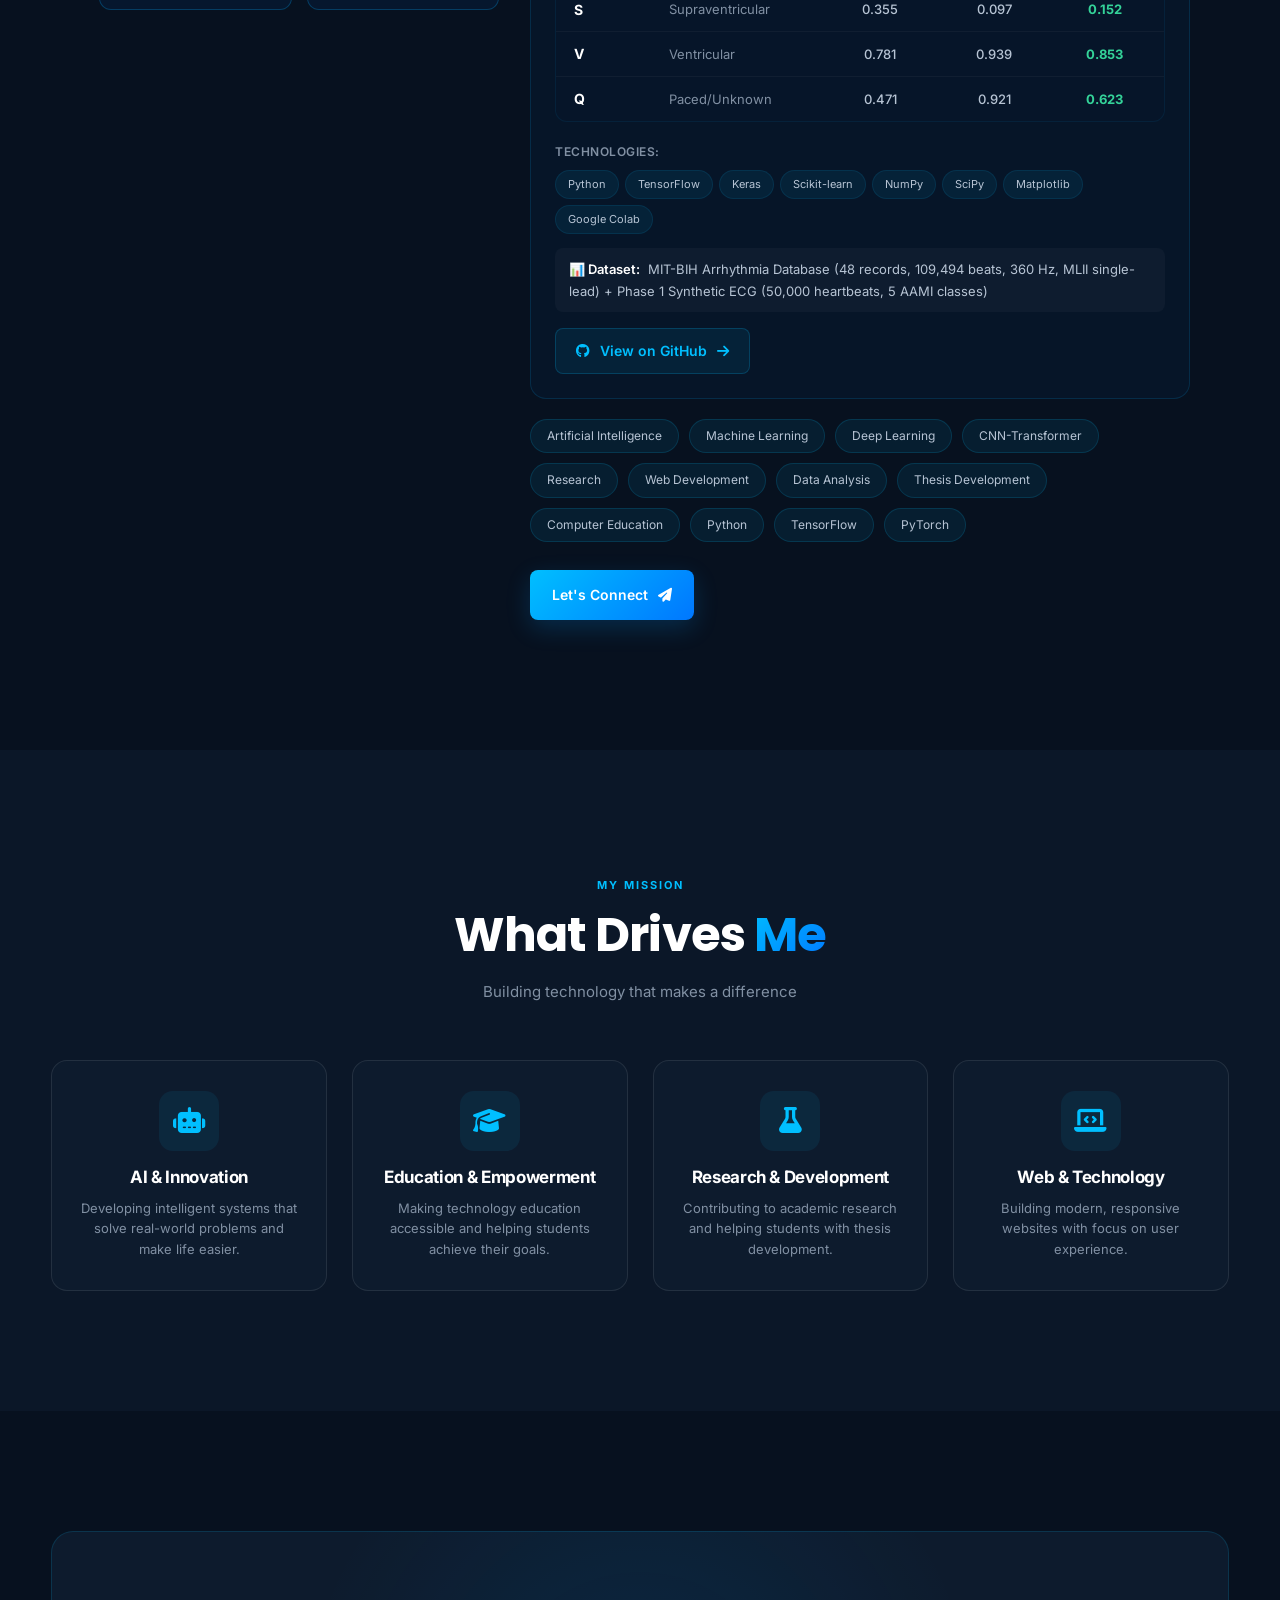
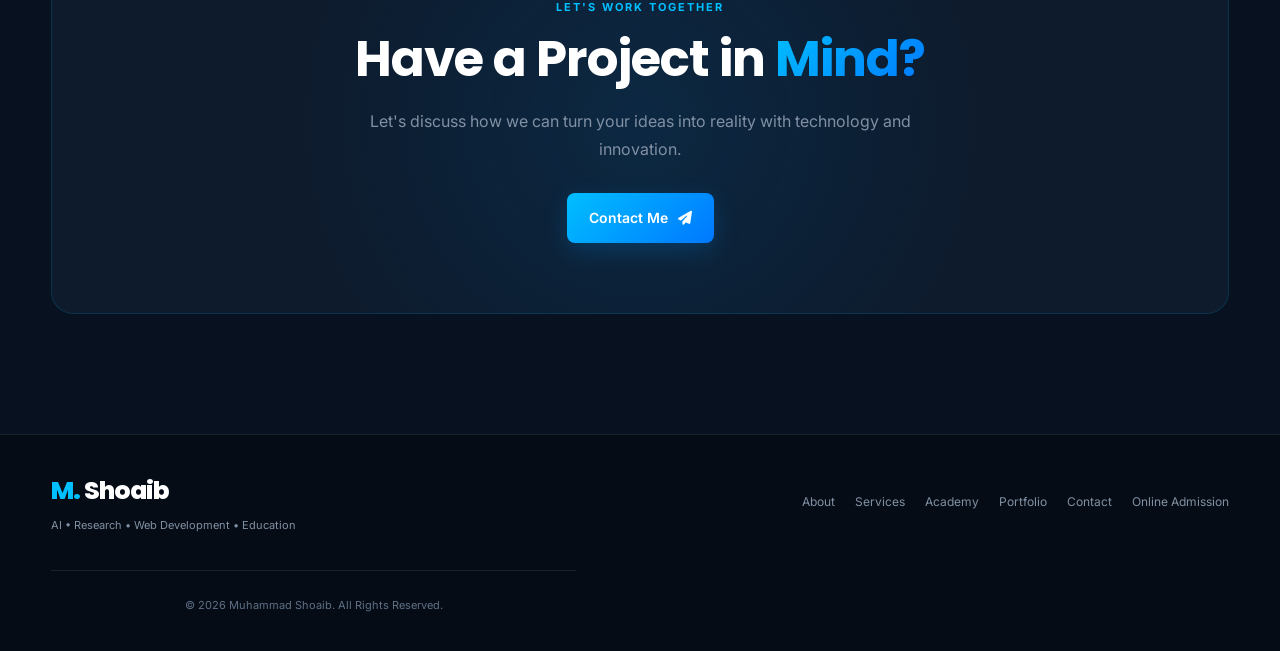
==== commit 63d76b85: "Recover live Firebase portfolio website" ====
--- a/about.html
+++ b/about.html
@@ -1,3 +1,4 @@
+
 <!DOCTYPE html>
 <html lang="en">
 
@@ -45,7 +46,6 @@
     <link rel="icon" type="image/png" href="images/favicon.png">
 
     <link rel="stylesheet" href="css/style.css">
-    <link rel="icon" type="image/svg+xml" href="data:image/svg+xml,<svg xmlns='http://www.w3.org/2000/svg' viewBox='0 0 100 100'><defs><linearGradient id='g' x1='0%25' y1='0%25' x2='100%25' y2='100%25'><stop offset='0%25' style='stop-color:%2300bfff'/><stop offset='100%25' style='stop-color:%230077ff'/></linearGradient></defs><rect width='100' height='100' rx='22' fill='%2307111f'/><text x='50' y='50' font-family='Poppins,Inter,Arial,sans-serif' font-size='52' font-weight='800' fill='url(%23g)' text-anchor='middle' dominant-baseline='central' letter-spacing='-3'>MS</text></svg>">
 
 </head>
 
@@ -261,9 +261,13 @@
                             </div>
 
                             <div class="thesis-performance">
+
                                 <h4>Per-Class Performance on Real MIT-BIH Data (4-Class AAMI)</h4>
+
                                 <div class="table-wrapper">
+
                                     <table class="performance-table">
+
                                         <thead>
                                             <tr>
                                                 <th>Class</th>
@@ -273,7 +277,9 @@
                                                 <th>F1-Score</th>
                                             </tr>
                                         </thead>
+
                                         <tbody>
+
                                             <tr>
                                                 <td><strong>N</strong></td>
                                                 <td>Normal</td>
@@ -281,6 +287,7 @@
                                                 <td>0.945</td>
                                                 <td><strong>0.957</strong></td>
                                             </tr>
+
                                             <tr>
                                                 <td><strong>S</strong></td>
                                                 <td>Supraventricular</td>
@@ -288,6 +295,7 @@
                                                 <td>0.097</td>
                                                 <td><strong>0.152</strong></td>
                                             </tr>
+
                                             <tr>
                                                 <td><strong>V</strong></td>
                                                 <td>Ventricular</td>
@@ -295,6 +303,7 @@
                                                 <td>0.939</td>
                                                 <td><strong>0.853</strong></td>
                                             </tr>
+
                                             <tr>
                                                 <td><strong>Q</strong></td>
                                                 <td>Paced/Unknown</td>
@@ -302,9 +311,13 @@
                                                 <td>0.921</td>
                                                 <td><strong>0.623</strong></td>
                                             </tr>
+
                                         </tbody>
+
                                     </table>
+
                                 </div>
+
                             </div>
 
                             <div class="thesis-tech">
@@ -526,6 +539,11 @@
                 <a href="portfolio.html">Portfolio</a>
                 <a href="contact.html">Contact</a>
 
+                <a href="https://shahzain-computer-academy.web.app/register"
+                    target="_blank" rel="noopener noreferrer">
+                    Online Admission
+                </a>
+
             </nav>
 
             <p class="copyright">
--- a/css/style.css
+++ b/css/style.css
@@ -2903,9 +2903,31 @@
     .contact-form .btn { width: 100%; justify-content: center; }
     .social-links { justify-content: center; }
     .contact-social h3 { text-align: center; }
-    .contact-info h2,
-    .contact-intro,
-    .contact-form-header h2 { text-align: center; }
+    .contact-info > .section-label {
+    display: flex !important;
+    flex-direction: column;
+    align-items: center;
+    justify-content: center;
+    width: 100%;
+    text-align: center !important;
+    margin-bottom: 20px;
+}
+
+.contact-info > .section-label::after {
+    content: "";
+    display: block;
+    width: 55px;
+    height: 3px;
+    margin-top: 10px;
+    border-radius: 10px;
+    background: var(--gradient);
+}
+
+.contact-info h2,
+.contact-intro,
+.contact-form-header h2 {
+    text-align: center;
+}
     .contact-form-header .section-label { display: flex; justify-content: center; }
 
     /* CTA + Footer Mobile */
